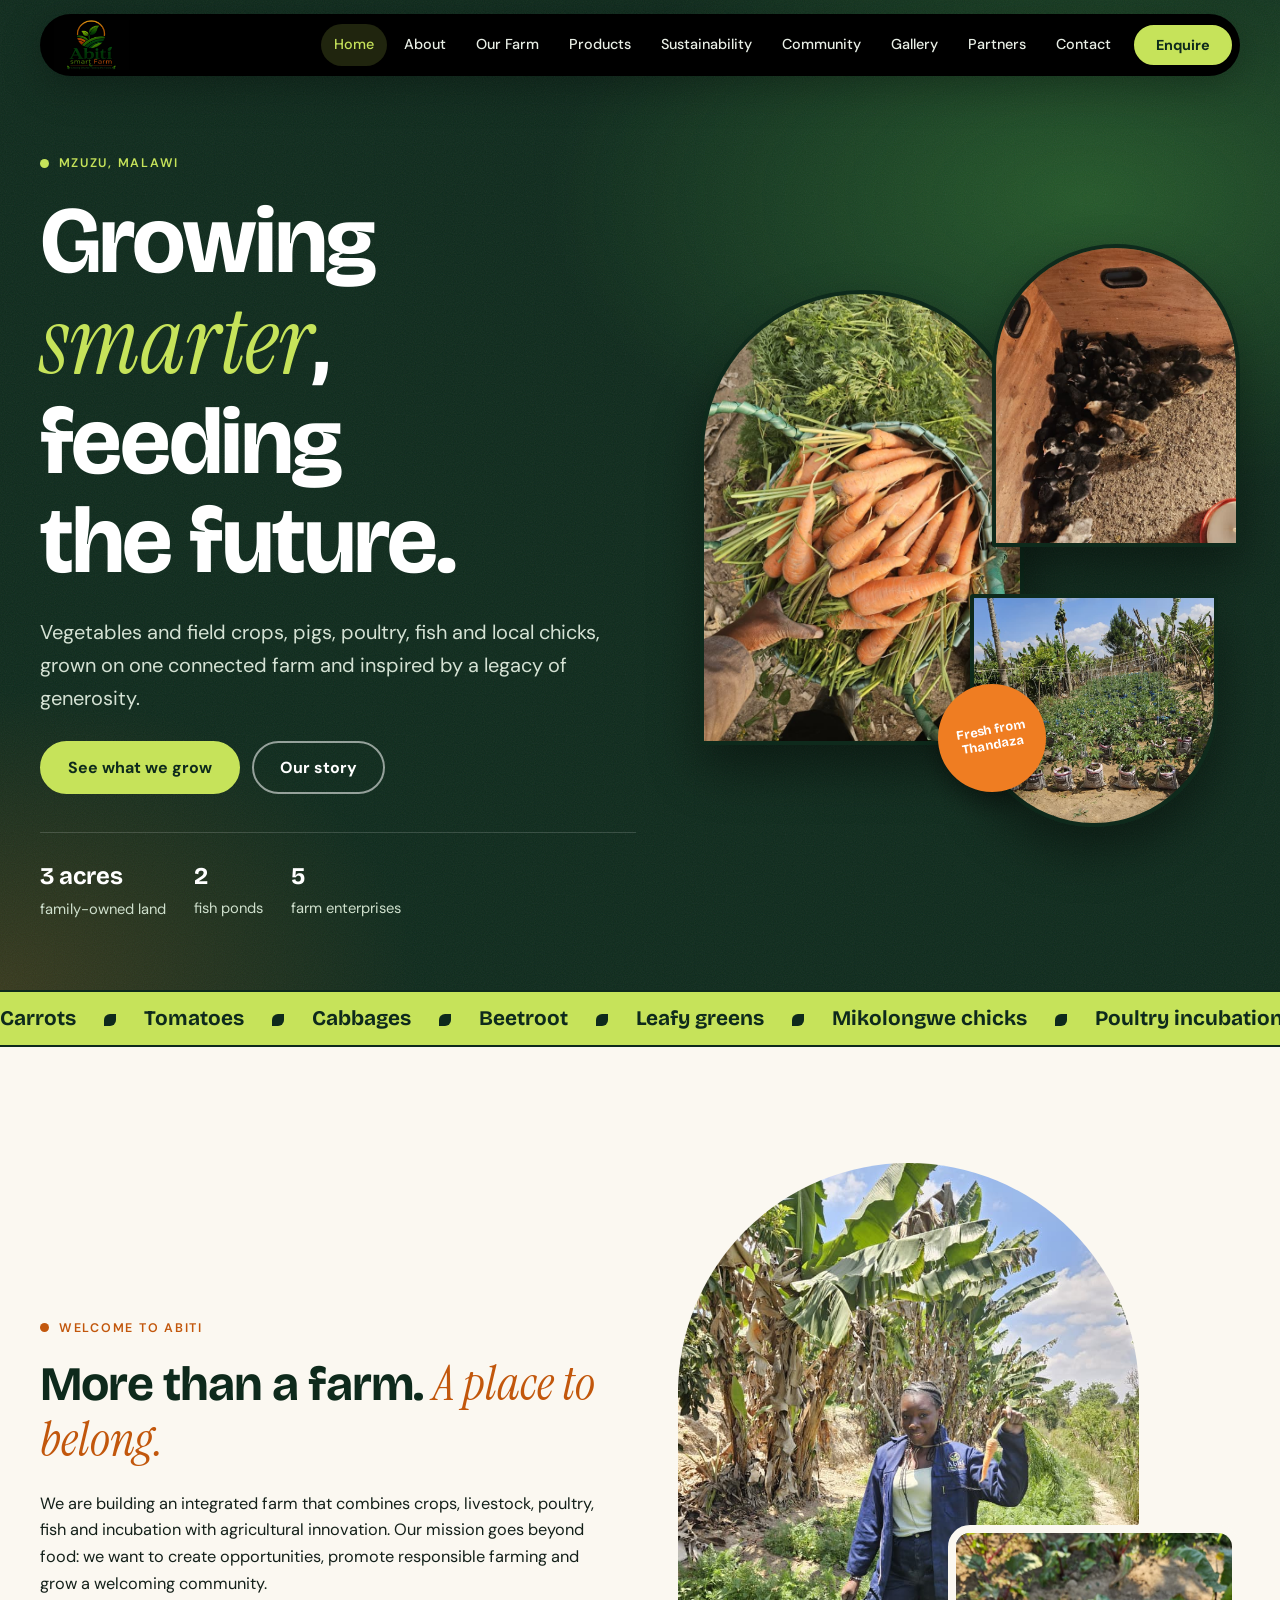
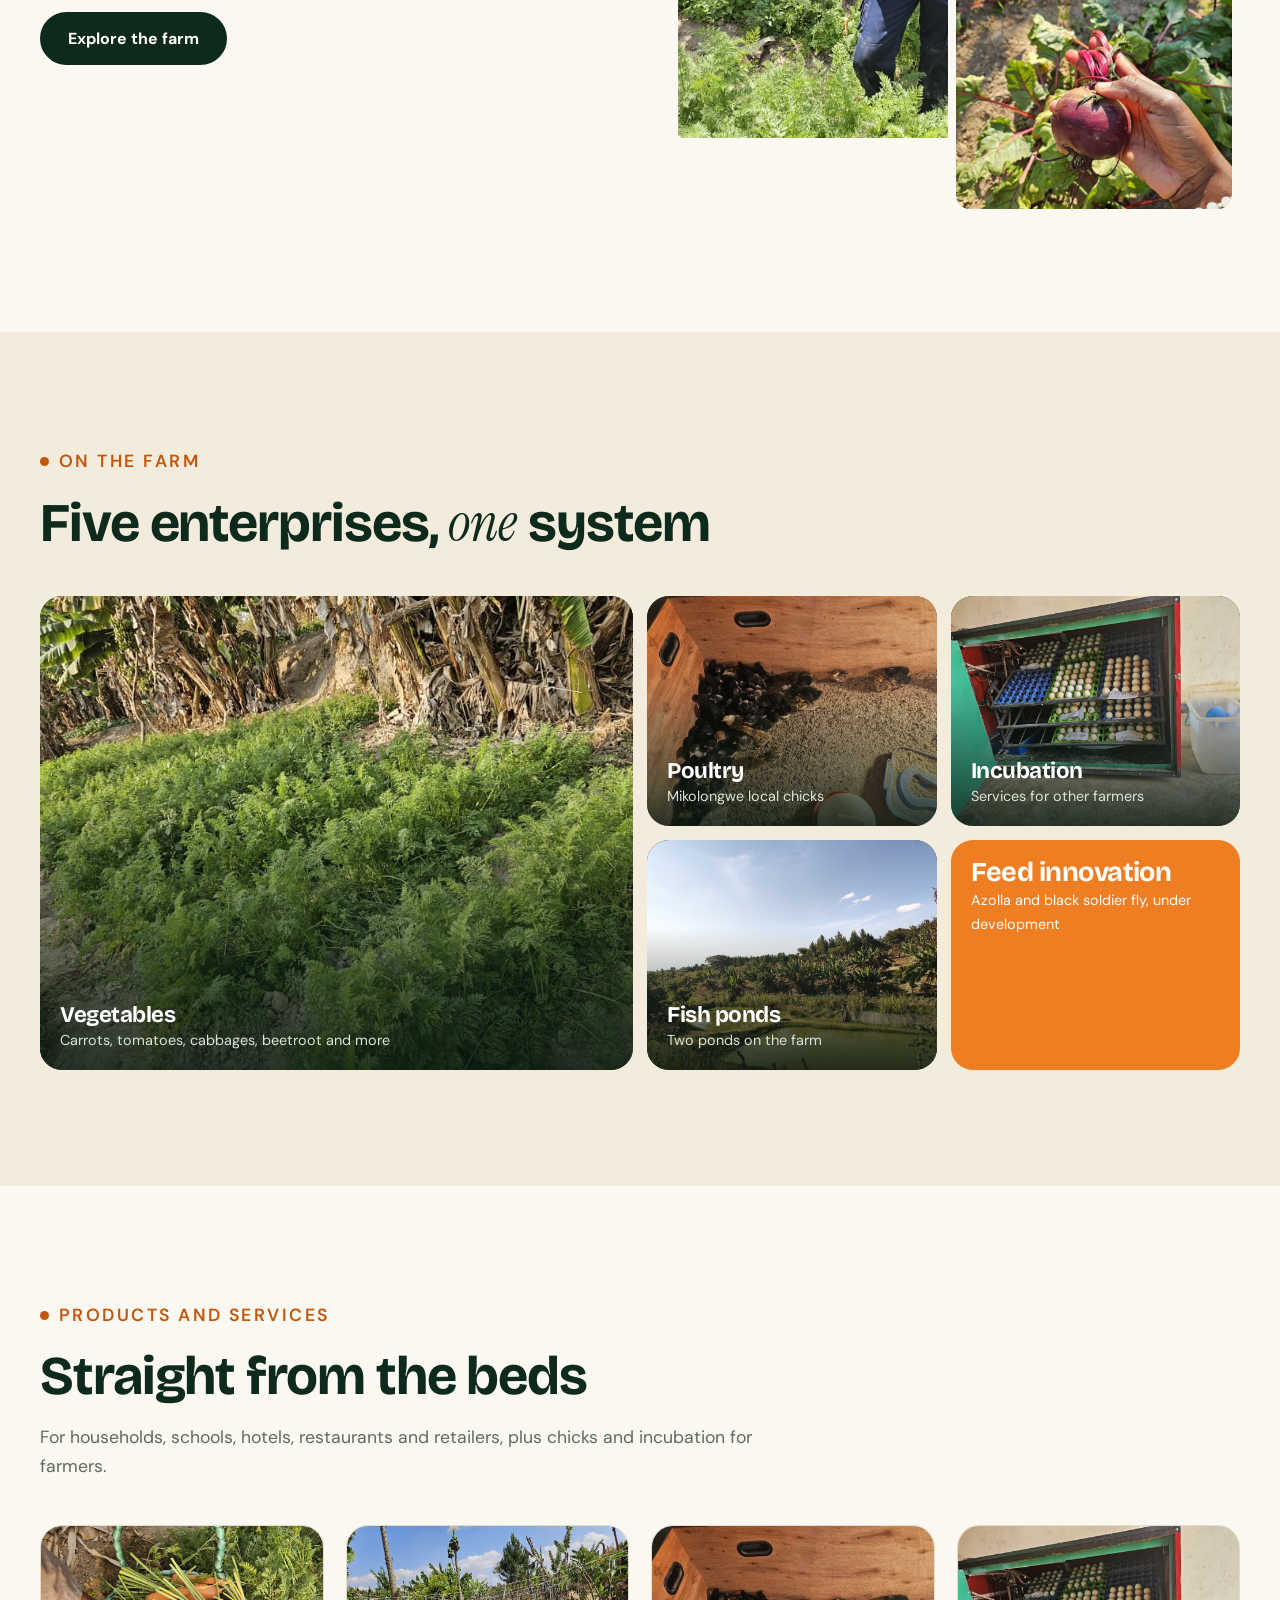
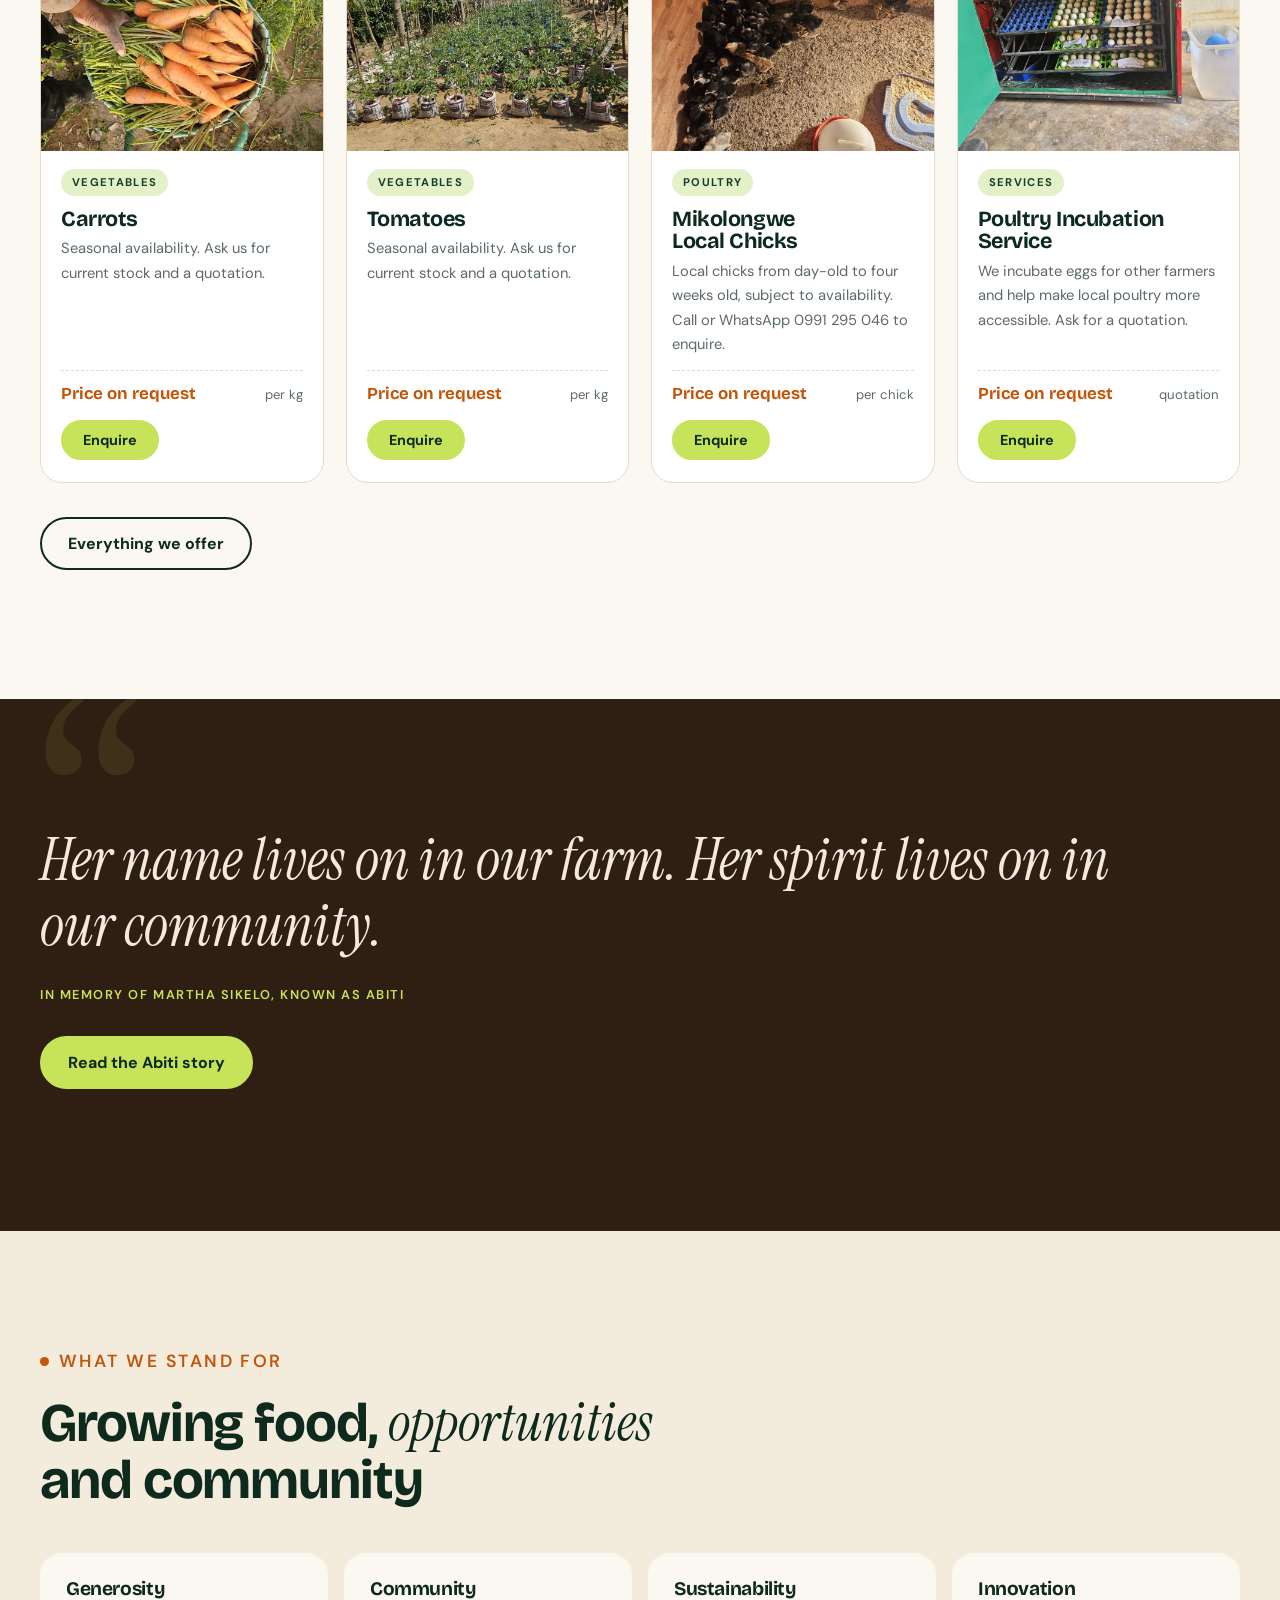
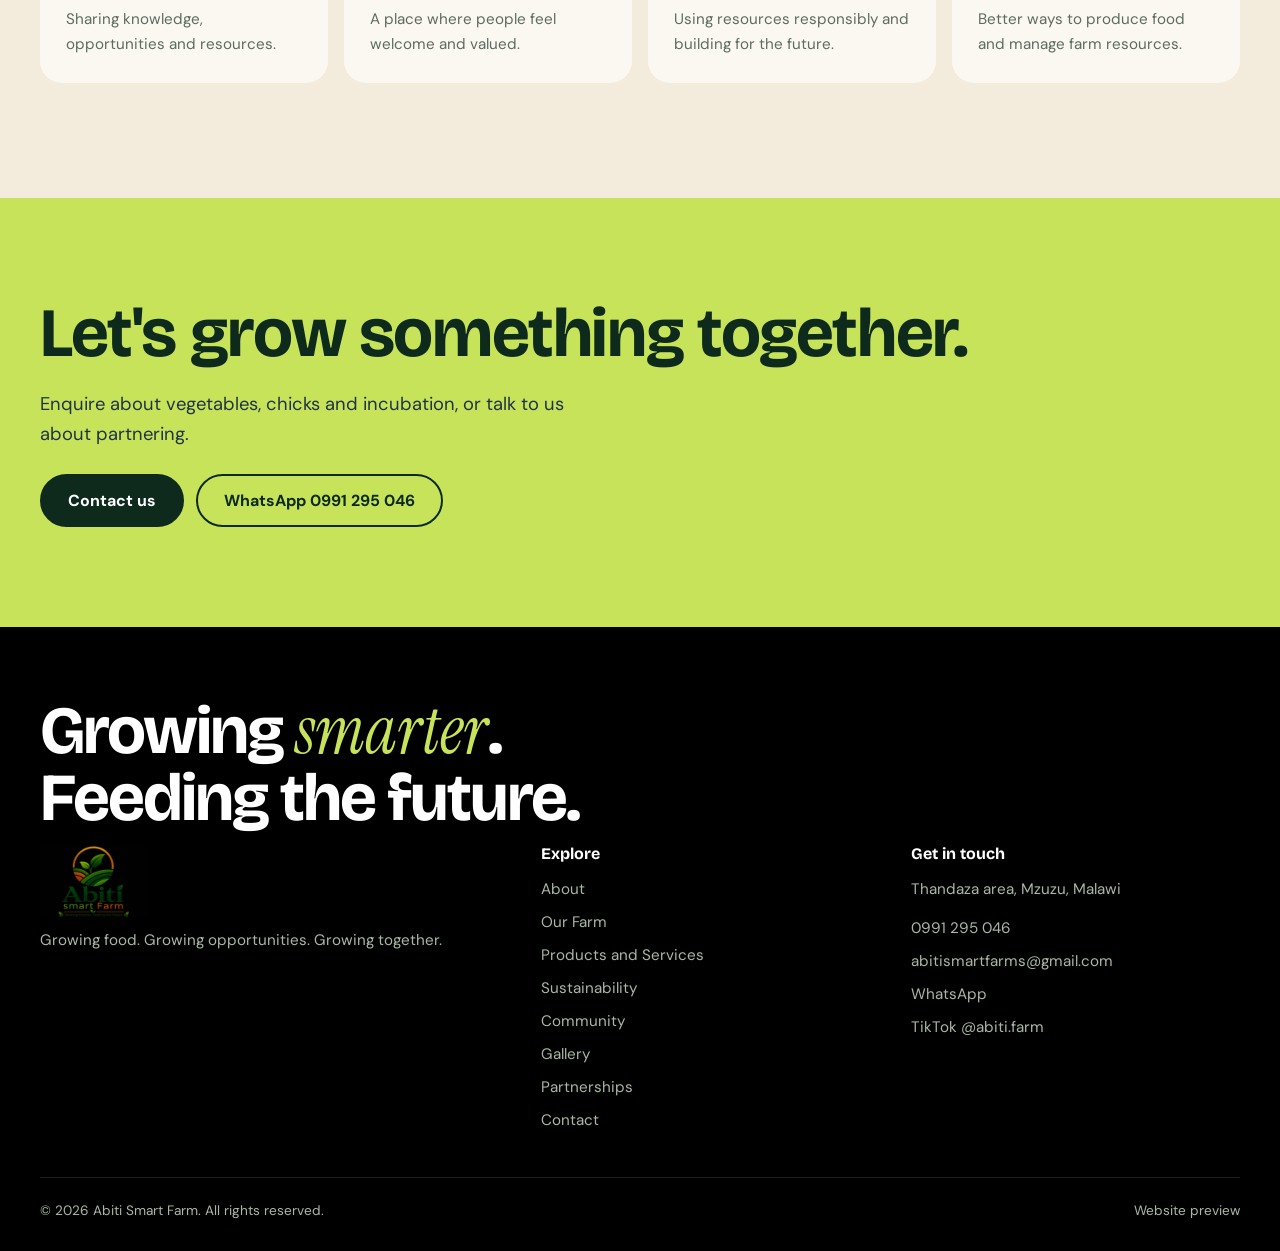
==== index.html @ e2ac1a83 "Redesign site with real content, new photos and 9 pages Co-Authored-By: Claude Sonnet 5.5 <noreply@a" ====
<!doctype html>
<html lang="en">
<head>
<meta charset="utf-8">
<meta name="viewport" content="width=device-width, initial-scale=1">
<title>Abiti Smart Farm | Growing Smarter, Feeding the Future</title>
<meta name="description" content="Abiti Smart Farm in Mzuzu, Malawi: vegetables, poultry, fish, pigs, local chicks and incubation services.">
<link rel="preconnect" href="https://fonts.googleapis.com">
<link rel="preconnect" href="https://fonts.gstatic.com" crossorigin>
<link href="https://fonts.googleapis.com/css2?family=Bricolage+Grotesque:wght@500;600;700;800&family=DM+Sans:wght@400;500;600;700&family=Instrument+Serif:ital@1&display=swap" rel="stylesheet">
<link rel="stylesheet" href="styles.css">
</head>
<body>
<header class="nav"><div class="nav-inner">
<a class="brand" href="index.html" aria-label="Abiti Smart Farm home"><img src="images/logo.jpg" alt="Abiti Smart Farm logo"></a>
<button class="menu-btn" aria-label="Menu" aria-expanded="false" aria-controls="menu"><span></span><span></span><span></span></button>
<nav id="menu" class="menu"><a href="index.html" class="active">Home</a><a href="about.html">About</a><a href="farm.html">Our Farm</a><a href="products.html">Products</a><a href="sustainability.html">Sustainability</a><a href="community.html">Community</a><a href="gallery.html">Gallery</a><a href="partnerships.html">Partners</a><a href="contact.html">Contact</a><a class="btn btn-sm" href="products.html#enquire">Enquire</a></nav>
</div></header>

<section class="hero"><div class="wrap hero-grid">
<div class="hero-copy">
<p class="eyebrow">Mzuzu, Malawi</p>
<h1>Growing <em>smarter</em>, feeding the future.</h1>
<p class="lead">Vegetables and field crops, pigs, poultry, fish and local chicks, grown on one connected farm and inspired by a legacy of generosity.</p>
<div class="hero-cta"><a href="products.html" class="btn">See what we grow</a><a href="about.html" class="btn btn-ghost">Our story</a></div>
<div class="facts"><span><b>3 acres</b>family-owned land</span><span><b>2</b>fish ponds</span><span><b>5</b>farm enterprises</span></div>
</div>
<div class="hero-art" aria-hidden="true">
<div class="arch a"><img src="images/carrots-basket-2.jpg" alt=""></div>
<div class="arch b"><img src="images/chicks.jpg" alt=""></div>
<div class="arch c"><img src="images/tomatoes.jpg" alt=""></div>
<div class="sticker">Fresh from Thandaza</div>
</div></div></section>
<div class="marquee" aria-hidden="true"><div class="marquee-track"><span>Carrots</span><span>Tomatoes</span><span>Cabbages</span><span>Beetroot</span><span>Leafy greens</span><span>Mikolongwe chicks</span><span>Poultry incubation</span><span>Fresh fish</span><span>Pigs</span><span>Maize</span><span>Sweet potatoes</span><span>Groundnuts</span><span>Carrots</span><span>Tomatoes</span><span>Cabbages</span><span>Beetroot</span><span>Leafy greens</span><span>Mikolongwe chicks</span><span>Poultry incubation</span><span>Fresh fish</span><span>Pigs</span><span>Maize</span><span>Sweet potatoes</span><span>Groundnuts</span></div></div>

<section class="section"><div class="wrap split">
<div class="rv"><p class="eyebrow dark">Welcome to Abiti</p>
<p class="statement">More than a farm. <em>A place to belong.</em></p>
<p style="margin-top:22px;max-width:34em">We are building an integrated farm that combines crops, livestock, poultry, fish and incubation with agricultural innovation. Our mission goes beyond food: we want to create opportunities, promote responsible farming and grow a welcoming community.</p>
<a href="farm.html" class="btn btn-dark">Explore the farm</a></div>
<div class="duo rv"><img class="p1" src="images/carrot-farmer.jpg" alt="Harvesting carrots among the banana trees"><img class="p2" src="images/beetroot-hand.jpg" alt="A freshly pulled beetroot"></div>
</div></section>

<section class="section cream"><div class="wrap">
<div class="section-head rv"><p class="eyebrow dark">On the farm</p><h2>Five enterprises, <em>one</em> system</h2></div>
<div class="bento rv">
<a href="farm.html" class="tile wide tall"><img src="images/carrot-bed.jpg" alt=""><div><h3>Vegetables</h3><p>Carrots, tomatoes, cabbages, beetroot and more</p></div></a>
<a href="farm.html" class="tile"><img src="images/chicks.jpg" alt=""><div><h3>Poultry</h3><p>Mikolongwe local chicks</p></div></a>
<a href="farm.html" class="tile"><img src="images/incubator.jpg" alt=""><div><h3>Incubation</h3><p>Services for other farmers</p></div></a>
<a href="farm.html" class="tile"><img src="images/fish-ponds.jpg" alt=""><div><h3>Fish ponds</h3><p>Two ponds on the farm</p></div></a>
<a href="sustainability.html" class="tile solid"><div><h3>Feed innovation</h3><p>Azolla and black soldier fly, under development</p></div></a>
</div></div></section>

<section class="section"><div class="wrap">
<div class="section-head rv"><p class="eyebrow dark">Products and services</p><h2>Straight from the beds</h2><p>For households, schools, hotels, restaurants and retailers, plus chicks and incubation for farmers.</p></div>
<div class="products rv"><article class="product" data-cat="vegetables"><div class="imgwrap"><img src="images/carrots-basket.jpg" alt="Carrots" loading="lazy"></div><div class="pb"><span class="tag">Vegetables</span><h3>Carrots</h3><p>Seasonal availability. Ask us for current stock and a quotation.</p>
<div class="price"><strong>Price on request</strong><span>per kg</span></div>
<div style="margin-top:14px"><a class="btn btn-sm" href="contact.html?item=Carrots">Enquire</a></div></div></article><article class="product" data-cat="vegetables"><div class="imgwrap"><img src="images/tomatoes.jpg" alt="Tomatoes" loading="lazy"></div><div class="pb"><span class="tag">Vegetables</span><h3>Tomatoes</h3><p>Seasonal availability. Ask us for current stock and a quotation.</p>
<div class="price"><strong>Price on request</strong><span>per kg</span></div>
<div style="margin-top:14px"><a class="btn btn-sm" href="contact.html?item=Tomatoes">Enquire</a></div></div></article><article class="product" data-cat="poultry"><div class="imgwrap"><img src="images/chicks.jpg" alt="Mikolongwe Local Chicks" loading="lazy"></div><div class="pb"><span class="tag">Poultry</span><h3>Mikolongwe Local Chicks</h3><p>Local chicks from day-old to four weeks old, subject to availability. Call or WhatsApp 0991 295 046 to enquire.</p>
<div class="price"><strong>Price on request</strong><span>per chick</span></div>
<div style="margin-top:14px"><a class="btn btn-sm" href="contact.html?item=Mikolongwe+Local+Chicks">Enquire</a></div></div></article><article class="product" data-cat="services"><div class="imgwrap"><img src="images/incubator.jpg" alt="Poultry Incubation Service" loading="lazy"></div><div class="pb"><span class="tag">Services</span><h3>Poultry Incubation Service</h3><p>We incubate eggs for other farmers and help make local poultry more accessible. Ask for a quotation.</p>
<div class="price"><strong>Price on request</strong><span>quotation</span></div>
<div style="margin-top:14px"><a class="btn btn-sm" href="contact.html?item=Poultry+Incubation+Service">Enquire</a></div></div></article></div>
<p style="margin-top:34px"><a href="products.html" class="btn btn-line">Everything we offer</a></p>
</div></section>

<section class="quote-block"><div class="wrap rv"><blockquote>Her name lives on in our farm. Her spirit lives on in our community.</blockquote><cite>In memory of Martha Sikelo, known as Abiti</cite><p style="margin-top:28px"><a href="about.html" class="btn">Read the Abiti story</a></p></div></section>

<section class="section cream"><div class="wrap">
<div class="section-head rv"><p class="eyebrow dark">What we stand for</p><h2>Growing food, <em>opportunities</em> and community</h2></div>
<div class="values rv">
<div class="value"><h3>Generosity</h3><p>Sharing knowledge, opportunities and resources.</p></div>
<div class="value"><h3>Community</h3><p>A place where people feel welcome and valued.</p></div>
<div class="value"><h3>Sustainability</h3><p>Using resources responsibly and building for the future.</p></div>
<div class="value"><h3>Innovation</h3><p>Better ways to produce food and manage farm resources.</p></div>
</div></div></section>
<section class="cta"><div class="wrap"><h2>Let's grow something together.</h2><p>Enquire about vegetables, chicks and incubation, or talk to us about partnering.</p><div class="hero-cta"><a href="contact.html" class="btn">Contact us</a><a href="https://wa.me/265991295046" class="btn btn-ghost" target="_blank" rel="noopener">WhatsApp 0991 295 046</a></div></div></section>

<footer class="footer"><div class="wrap">
<p class="footer-big">Growing <em>smarter</em>.<br>Feeding the future.</p>
<div class="footer-top">
<div><img src="images/logo.jpg" alt="Abiti Smart Farm" style="height:72px;margin-bottom:10px"><p>Growing food. Growing opportunities. Growing together.</p></div>
<div><h4>Explore</h4><a href="about.html">About</a><a href="farm.html">Our Farm</a><a href="products.html">Products and Services</a><a href="sustainability.html">Sustainability</a><a href="community.html">Community</a><a href="gallery.html">Gallery</a><a href="partnerships.html">Partnerships</a><a href="contact.html">Contact</a></div>
<div><h4>Get in touch</h4><p>Thandaza area, Mzuzu, Malawi</p><a href="tel:+265991295046">0991 295 046</a><a href="mailto:abitismartfarms@gmail.com">abitismartfarms@gmail.com</a><a href="https://wa.me/265991295046" target="_blank" rel="noopener">WhatsApp</a><a href="https://www.tiktok.com/@abiti.farm" target="_blank" rel="noopener">TikTok @abiti.farm</a></div>
</div>
<div class="footer-inner"><p>&copy; <span id="year"></span> Abiti Smart Farm. All rights reserved.</p><p>Website preview</p></div>
</div></footer>
<script src="script.js"></script>
</body>
</html>
---- styles.css ----
:root { --font-display: 'Bricolage Grotesque'; --font-accent: 'Instrument Serif'; --font-body: 'DM Sans'; }
/* Abiti Smart Farm: earthy, editorial, photo-led.
   Layout idea: dark forest hero with arch-shaped photos, soft cream sections, a black floating nav that matches the logo. */
:root {
  --forest: #0e2a1c;
  --forest-2: #16402b;
  --leaf: #3f8f3a;
  --lime: #c6e35a;
  --carrot: #ef7d22;
  --carrot-deep: #c2570c;
  --cream: #f3ecdd;
  --paper: #fbf8f1;
  --clay: #5a3a24;
  --clay-deep: #2f1f13;
  --ink: #14201a;
  --muted: #5d6b60;
  --line: #e4dcc9;
  --radius: 22px;
  --f-display: var(--font-display), 'Helvetica Neue', Arial, sans-serif;
  --f-accent: var(--font-accent), Georgia, serif;
  --f-body: var(--font-body), system-ui, sans-serif;

  /* legacy aliases used by admin screens */
  --green-900: var(--forest); --green-800: var(--forest-2); --green-700: #1f5a35; --green-500: var(--leaf);
  --orange: var(--carrot-deep); --gold: var(--lime);
}
* { box-sizing: border-box; margin: 0; }
html { scroll-behavior: smooth; }
body { background: var(--paper); color: var(--ink); font-family: var(--f-body); line-height: 1.65; font-size: 1.02rem; -webkit-font-smoothing: antialiased; }
img { max-width: 100%; display: block; }
a { color: inherit; text-decoration: none; }
p { margin-bottom: 14px; }
.wrap { width: min(1200px, 100% - 40px); margin-inline: auto; }
h1, h2, h3, h4 { font-family: var(--f-display); line-height: 1.05; letter-spacing: -.02em; font-weight: 700; text-wrap: balance; }
h2 { font-size: clamp(2rem, 4.6vw, 3.4rem); color: var(--forest); margin-bottom: 18px; }
h3 { font-size: 1.35rem; color: var(--forest); }
em, .accent { font-family: var(--f-accent); font-style: italic; font-weight: 400; letter-spacing: 0; }
:focus-visible { outline: 3px solid var(--carrot); outline-offset: 3px; border-radius: 6px; }

.eyebrow { display: inline-flex; align-items: center; gap: 10px; font-size: .78rem; font-weight: 600; letter-spacing: .14em; text-transform: uppercase; color: var(--lime); margin-bottom: 18px; }
.eyebrow::before { content: ""; width: 9px; height: 9px; border-radius: 50%; background: currentColor; }
.eyebrow.dark { color: var(--carrot-deep); }

.btn { display: inline-flex; align-items: center; justify-content: center; gap: 8px; background: var(--lime); color: var(--forest); padding: 14px 26px; border-radius: 999px; font-weight: 700; border: 2px solid var(--lime); cursor: pointer; font: 700 1rem var(--f-body); transition: transform .25s, background .25s, box-shadow .25s; }
.btn:hover { transform: translateY(-3px); box-shadow: 0 10px 24px rgba(0,0,0,.18); }
.btn:disabled { opacity: .6; cursor: wait; transform: none; box-shadow: none; }
.btn-sm { padding: 9px 20px; font-size: .9rem; }
.btn-dark { background: var(--forest); border-color: var(--forest); color: #fff; }
.btn-ghost { background: transparent; color: #fff; border-color: rgba(255,255,255,.55); }
.btn-ghost:hover { background: rgba(255,255,255,.12); }
.btn-line { background: transparent; color: var(--forest); border-color: var(--forest); }
.btn-line:hover { background: var(--forest); color: #fff; }
.btn-wa { background: #25d366; border-color: #25d366; color: #06361a; }

/* ---------- Nav ---------- */
.nav { position: fixed; top: 14px; left: 0; right: 0; z-index: 60; pointer-events: none; }
.nav-inner { pointer-events: auto; display: flex; align-items: center; justify-content: space-between; gap: 18px; background: #000; border-radius: 999px; padding: 6px 8px 6px 14px; width: min(1200px, 100% - 28px); margin-inline: auto; box-shadow: 0 10px 40px rgba(0,0,0,.28); }
.brand img { height: 50px; width: auto; }
.menu { display: flex; align-items: center; gap: 4px; color: #e9efe6; font-weight: 500; font-size: .9rem; }
.menu a:not(.btn) { padding: 9px 13px; border-radius: 999px; transition: background .2s, color .2s; }
.menu a:not(.btn):hover { background: rgba(255,255,255,.1); }
.menu a.active:not(.btn) { background: rgba(198,227,90,.16); color: var(--lime); }
.menu .btn { margin-left: 6px; }
.menu-btn { display: none; background: none; border: 0; width: 46px; height: 46px; cursor: pointer; flex-direction: column; justify-content: center; align-items: center; gap: 5px; }
.menu-btn span { display: block; width: 22px; height: 2px; background: #fff; }
@media (max-width: 1180px) {
  .menu-btn { display: flex; }
  .menu { position: absolute; top: 66px; left: 0; right: 0; background: #000; border-radius: 26px; flex-direction: column; align-items: stretch; padding: 14px; display: none; font-size: 1.05rem; box-shadow: 0 20px 50px rgba(0,0,0,.35); }
  .menu.open { display: flex; }
  .menu a:not(.btn) { padding: 13px 16px; }
  .menu .btn { margin: 8px 0 0; }
  .nav-inner { position: relative; }
}

/* ---------- Hero ---------- */
.hero { position: relative; background: var(--forest); color: #fff; overflow: hidden; padding: 150px 0 0; isolation: isolate; }
.hero::before { content: ""; position: absolute; inset: 0; z-index: -1; background: radial-gradient(900px 500px at 85% 20%, rgba(63,143,58,.45), transparent 60%), radial-gradient(700px 500px at 0% 100%, rgba(239,125,34,.18), transparent 60%); }
.hero::after { content: ""; position: absolute; inset: 0; z-index: -1; opacity: .08; background-image: url("data:image/svg+xml;utf8,<svg xmlns='http://www.w3.org/2000/svg' width='160' height='160'><filter id='n'><feTurbulence type='fractalNoise' baseFrequency='.9' numOctaves='2'/></filter><rect width='100%' height='100%' filter='url(%23n)'/></svg>"); }
.hero-grid { display: grid; grid-template-columns: 1.05fr .95fr; gap: clamp(24px, 5vw, 70px); align-items: center; padding-bottom: 70px; }
.hero h1 { font-size: clamp(2.9rem, 7.4vw, 6rem); color: #fff; margin-bottom: 24px; }
.hero h1 em { color: var(--lime); }
.hero .lead { font-size: clamp(1.05rem, 1.8vw, 1.25rem); color: #d5e2d4; max-width: 31em; }
.hero-cta { display: flex; flex-wrap: wrap; gap: 12px; margin-top: 26px; }
.facts { display: flex; flex-wrap: wrap; gap: 10px 28px; margin-top: 38px; padding-top: 24px; border-top: 1px solid rgba(255,255,255,.16); font-size: .92rem; color: #cfe0cd; }
.facts b { display: block; font-family: var(--f-display); font-size: 1.5rem; color: #fff; }
.hero-art { position: relative; aspect-ratio: 1 / 1.08; }
.arch { position: absolute; overflow: hidden; border: 4px solid var(--forest); box-shadow: 0 24px 50px rgba(0,0,0,.4); }
.arch img { width: 100%; height: 100%; object-fit: cover; }
.arch.b img { object-position: 12% 45%; }
.arch.a { width: 60%; height: 78%; left: 0; top: 8%; border-radius: 999px 999px 26px 26px; }
.arch.b { width: 46%; height: 52%; right: 0; top: 0; border-radius: 999px 999px 26px 26px; }
.arch.c { width: 46%; height: 40%; right: 4%; bottom: 0; border-radius: 26px 26px 999px 999px; }
.sticker { position: absolute; left: 44%; bottom: 6%; z-index: 3; width: 108px; height: 108px; border-radius: 50%; background: var(--carrot); color: #fff; display: grid; place-items: center; text-align: center; font: 700 .8rem/1.15 var(--f-display); transform: rotate(-10deg); padding: 10px; box-shadow: 0 10px 24px rgba(0,0,0,.35); animation: wobble 6s ease-in-out infinite; }
@keyframes wobble { 50% { transform: rotate(6deg) scale(1.04); } }
@media (max-width: 900px) { .hero-grid { grid-template-columns: 1fr; } .hero-art { max-width: 520px; width: 100%; margin-inline: auto; } }

.hero-copy > * { animation: up .8s both; }
.hero-copy > *:nth-child(2) { animation-delay: .08s; } .hero-copy > *:nth-child(3) { animation-delay: .16s; }
.hero-copy > *:nth-child(4) { animation-delay: .24s; } .hero-copy > *:nth-child(5) { animation-delay: .32s; }
@keyframes up { from { opacity: 0; transform: translateY(26px); } }

/* ---------- Marquee ---------- */
.marquee { background: var(--lime); color: var(--forest); overflow: hidden; border-block: 2px solid var(--forest); }
.marquee-track { display: flex; width: max-content; animation: slide 38s linear infinite; }
.marquee span { font: 700 1.3rem var(--f-display); padding: 14px 0; white-space: nowrap; }
.marquee span::after { content: ""; display: inline-block; width: 12px; height: 12px; margin: 0 28px; background: var(--forest); border-radius: 50% 0 50% 0; transform: translateY(1px); }
@keyframes slide { to { transform: translateX(-50%); } }
.marquee:hover .marquee-track { animation-play-state: paused; }

/* ---------- Sections ---------- */
.section { padding: clamp(64px, 9vw, 120px) 0; }
.section.cream, .section.sand { background: var(--cream); }
.section.alt { background: var(--cream); }
.section.dark, .dark-section { background: var(--forest); color: #fff; }
.section-head { max-width: 760px; margin: 0 0 44px; }
.section-head.center { margin-inline: auto; text-align: center; }
.section-head p { font-size: 1.1rem; color: var(--muted); }
.split { display: grid; grid-template-columns: 1fr 1fr; gap: clamp(32px, 6vw, 90px); align-items: center; }
@media (max-width: 860px) { .split { grid-template-columns: 1fr; } }
.statement { font: 700 clamp(1.7rem, 3.8vw, 3rem)/1.15 var(--f-display); letter-spacing: -.02em; color: var(--forest); max-width: 18em; }
.statement em { color: var(--carrot-deep); }

.duo { position: relative; padding-bottom: 14%; }
.duo .p1 { width: 82%; aspect-ratio: 4/5; object-fit: cover; border-radius: 999px 999px var(--radius) var(--radius); }
.duo .p2 { position: absolute; right: 0; bottom: 0; width: 52%; aspect-ratio: 1; object-fit: cover; border-radius: var(--radius); border: 8px solid var(--paper); }
.section.cream .duo .p2 { border-color: var(--cream); }

/* ---------- Bento ---------- */
.bento { display: grid; grid-template-columns: repeat(4, 1fr); grid-auto-rows: 230px; gap: 14px; }
.tile { position: relative; border-radius: var(--radius); overflow: hidden; background: var(--forest-2); color: #fff; display: flex; align-items: flex-end; isolation: isolate; }
.tile img { position: absolute; inset: 0; width: 100%; height: 100%; object-fit: cover; z-index: -2; transition: transform .8s cubic-bezier(.2,.7,.2,1); }
.tile::after { content: ""; position: absolute; inset: 0; z-index: -1; background: linear-gradient(to top, rgba(8,24,15,.82), rgba(8,24,15,0) 62%); }
.tile:hover img { transform: scale(1.07); }
.tile div { padding: 18px 20px; }
.tile h3 { color: #fff; font-size: 1.4rem; margin-bottom: 2px; }
.tile p { margin: 0; font-size: .9rem; color: #d8e6d6; }
.tile.wide { grid-column: span 2; } .tile.tall { grid-row: span 2; }
.tile.solid { background: var(--carrot); align-items: flex-start; } .tile.solid::after { display: none; }
.tile.solid h3, .tile.solid p { color: #fff; } .tile.solid h3 { font-size: 1.7rem; }
@media (max-width: 900px) { .bento { grid-template-columns: repeat(2, 1fr); grid-auto-rows: 200px; } }
@media (max-width: 520px) { .bento { grid-template-columns: 1fr; } .tile.wide { grid-column: auto; } }

/* ---------- Products ---------- */
.products { display: grid; grid-template-columns: repeat(auto-fill, minmax(255px, 1fr)); gap: 22px; }
.product { background: #fff; border-radius: var(--radius); overflow: hidden; display: flex; flex-direction: column; border: 1px solid var(--line); transition: transform .35s, box-shadow .35s; }
.product:hover { transform: translateY(-6px); box-shadow: 0 22px 40px rgba(14,42,28,.14); }
.product .imgwrap { overflow: hidden; }
.product img { aspect-ratio: 4/3.2; object-fit: cover; width: 100%; height: auto; transition: transform .7s; }
.product:hover img { transform: scale(1.06); }
.pb { padding: 18px 20px 22px; display: flex; flex-direction: column; flex: 1; }
.tag { align-self: flex-start; font-size: .7rem; text-transform: uppercase; letter-spacing: .12em; font-weight: 700; color: var(--forest-2); background: #e3f0c8; padding: 4px 11px; border-radius: 999px; margin-bottom: 12px; }
.product h3 { margin-bottom: 6px; }
.product p { font-size: .92rem; color: var(--muted); }
.price { margin-top: auto; display: flex; justify-content: space-between; align-items: baseline; font-variant-numeric: tabular-nums; border-top: 1px dashed var(--line); padding-top: 12px; }
.price strong { font: 700 1.05rem var(--f-display); color: var(--carrot-deep); }
.price span { font-size: .82rem; color: var(--muted); }
.ph { aspect-ratio: 4/3.2; display: grid; place-items: center; background: repeating-linear-gradient(135deg, #ecf3dc, #ecf3dc 14px, #e3edd0 14px, #e3edd0 28px); color: var(--forest-2); font-size: .85rem; font-weight: 600; }
.tabs { display: flex; flex-wrap: wrap; gap: 10px; margin-bottom: 34px; }
.tab { border: 1.5px solid var(--forest); background: transparent; color: var(--forest); padding: 9px 20px; border-radius: 999px; font: 600 .95rem var(--f-body); cursor: pointer; display: inline-block; transition: .2s; }
.tab.on, .tab:hover { background: var(--forest); color: #fff; }
.price-table { width: 100%; border-collapse: collapse; font-variant-numeric: tabular-nums; }
.table-wrap { overflow-x: auto; }
.price-table th, .price-table td { text-align: left; padding: 12px 14px; border-bottom: 1px solid var(--line); }
.price-table th { font-size: .78rem; text-transform: uppercase; letter-spacing: .08em; color: var(--muted); }
.price-table tfoot th { border-bottom: 0; }

/* ---------- Story / quote ---------- */
.quote-block { background: var(--clay-deep); color: #f4ead9; padding: clamp(70px, 10vw, 130px) 0; position: relative; overflow: hidden; }
.quote-block::before { content: "\201C"; position: absolute; left: 4%; top: -4%; font: 400 22rem/1 var(--f-accent); color: rgba(198,227,90,.09); pointer-events: none; }
.quote-block .wrap { position: relative; }
.quote-block blockquote { font: 400 clamp(1.9rem, 4.8vw, 3.6rem)/1.15 var(--f-accent); font-style: italic; max-width: 20em; margin-bottom: 22px; }
.quote-block cite { color: var(--lime); font-style: normal; letter-spacing: .12em; text-transform: uppercase; font-size: .8rem; font-weight: 600; }

/* ---------- Values ---------- */
.values { display: grid; grid-template-columns: repeat(auto-fit, minmax(230px, 1fr)); gap: 16px; }
.value { background: var(--paper); border-radius: var(--radius); padding: 26px; }
.section.cream .value, .section.sand .value { background: var(--paper); }
.section:not(.cream):not(.sand):not(.dark) .value { background: var(--cream); }
.value h3 { font-size: 1.2rem; margin-bottom: 8px; }
.value p { margin: 0; font-size: .95rem; color: var(--muted); }
.badge { display: inline-block; font-size: .72rem; font-weight: 700; text-transform: uppercase; letter-spacing: .1em; padding: 4px 12px; border-radius: 999px; background: #fde2c4; color: #8a3f05; margin-bottom: 12px; }
.badge.green { background: #e3f0c8; color: var(--forest-2); }
.notice { background: var(--cream); border-radius: 14px; padding: 16px 20px; font-size: .95rem; margin: 18px 0; border: 1px dashed #c9bb98; }
.ticks { list-style: none; padding: 0; margin: 18px 0; }
.ticks li { padding-left: 34px; position: relative; margin-bottom: 11px; }
.ticks li::before { content: ""; position: absolute; left: 0; top: 6px; width: 20px; height: 20px; background: var(--lime); border-radius: 50% 0 50% 0; }
.bullets { padding-left: 20px; margin: 10px 0 14px; } .bullets li { margin-bottom: 6px; }

/* ---------- Page head ---------- */
.page-head { background: var(--forest); color: #fff; position: relative; overflow: hidden; padding: 150px 0 70px; isolation: isolate; }
.page-head::before { content: ""; position: absolute; inset: 0; z-index: -1; background: radial-gradient(700px 400px at 90% 0%, rgba(63,143,58,.45), transparent 60%); }
.page-head .wrap { display: grid; grid-template-columns: 1.3fr .7fr; gap: 40px; align-items: center; }
.page-head h1 { font-size: clamp(2.4rem, 6vw, 4.6rem); margin-bottom: 16px; color: #fff; }
.page-head p { max-width: 34em; color: #cfe0cd; margin: 0; font-size: 1.1rem; }
.crumbs { font-size: .85rem; color: var(--lime) !important; margin-bottom: 14px !important; letter-spacing: .04em; }
.crumbs a:hover { text-decoration: underline; }
.page-head .arch-img { aspect-ratio: 4/5; max-height: 340px; justify-self: end; width: min(260px, 100%); border-radius: 999px 999px 26px 26px; overflow: hidden; border: 4px solid rgba(255,255,255,.12); }
.page-head .arch-img img { width: 100%; height: 100%; object-fit: cover; }
@media (max-width: 760px) { .page-head .wrap { grid-template-columns: 1fr; } .page-head .arch-img { display: none; } }

/* ---------- Farm enterprises ---------- */
.enterprise { display: grid; grid-template-columns: 1fr 1fr; gap: clamp(24px, 6vw, 80px); align-items: center; padding: 36px 0; }
.enterprise:nth-child(even) .e-media { order: 2; }
.e-media img, .e-media .ph { width: 100%; aspect-ratio: 4/4.4; object-fit: cover; border-radius: 999px 999px var(--radius) var(--radius); }
.enterprise:nth-child(even) .e-media img, .enterprise:nth-child(even) .e-media .ph { border-radius: var(--radius) var(--radius) 999px 999px; }
.enterprise h3 { font-size: clamp(1.9rem, 3.6vw, 2.8rem); margin-bottom: 12px; }
@media (max-width: 760px) { .enterprise { grid-template-columns: 1fr; } .enterprise:nth-child(even) .e-media { order: 0; } .e-media img, .e-media .ph { aspect-ratio: 4/3.4; } }

/* ---------- Gallery ---------- */
.gallery { columns: 3 260px; column-gap: 14px; }
.g { break-inside: avoid; margin: 0 0 14px; border-radius: var(--radius); overflow: hidden; cursor: zoom-in; position: relative; }
.g img { width: 100%; transition: transform .7s; }
.g:hover img { transform: scale(1.05); }
.lightbox { position: fixed; inset: 0; background: rgba(5,15,10,.92); display: none; place-items: center; z-index: 100; padding: 20px; }
.lightbox.open { display: grid; }
.lightbox img { max-height: 90vh; max-width: 100%; border-radius: 16px; }
.lightbox button { position: absolute; top: 14px; right: 20px; background: none; border: 0; color: #fff; font-size: 2.6rem; cursor: pointer; }

/* ---------- CTA ---------- */
.cta { background: var(--lime); color: var(--forest); padding: clamp(60px, 8vw, 100px) 0; position: relative; overflow: hidden; }
.cta h2 { font-size: clamp(2.2rem, 5.4vw, 4.4rem); max-width: 14em; }
.cta p { font-size: 1.15rem; max-width: 30em; color: #234; }
.cta .btn { background: var(--forest); border-color: var(--forest); color: #fff; }
.cta .btn-ghost { background: transparent; color: var(--forest); border-color: var(--forest); }
.cta .hero-cta { margin-top: 24px; }
.cta .btn-ghost:hover { background: rgba(14,42,28,.08); }

/* ---------- Forms / contact ---------- */
.info { list-style: none; padding: 0; margin-top: 24px; }
.info li { display: flex; flex-direction: column; padding: 14px 0; border-bottom: 1px solid var(--line); }
.info strong { font-size: .76rem; text-transform: uppercase; letter-spacing: .12em; color: var(--carrot-deep); }
.contact-actions { display: flex; flex-wrap: wrap; gap: 12px; margin: 20px 0 6px; }
.form { background: var(--cream); padding: 32px; border-radius: 28px; display: grid; gap: 16px; }
.form label { display: grid; gap: 6px; font-weight: 600; font-size: .92rem; }
.form input, .form select, .form textarea { font: inherit; font-weight: 400; padding: 13px 15px; border: 1.5px solid #d9ceb4; border-radius: 12px; background: #fff; }
.form input:focus, .form select:focus, .form textarea:focus { outline: 3px solid rgba(63,143,58,.35); border-color: var(--leaf); }
.form-note { margin: 0; font-size: .92rem; }

/* ---------- Footer ---------- */
.footer { background: #000; color: #a9b8a6; padding: 70px 0 28px; }
.footer-top { display: grid; grid-template-columns: 1.4fr 1fr 1fr; gap: 40px; padding-bottom: 36px; margin-bottom: 22px; border-bottom: 1px solid rgba(255,255,255,.12); }
.footer h4 { color: #fff; margin-bottom: 14px; font-size: 1rem; letter-spacing: 0; }
.footer-top a { display: block; font-size: .95rem; margin-bottom: 8px; }
.footer-top a:hover { color: var(--lime); }
.footer-top p { font-size: .95rem; }
.footer-big { font: 700 clamp(2.2rem, 6vw, 4.2rem)/1 var(--f-display); color: #fff; margin-bottom: 14px; letter-spacing: -.03em; }
.footer-big em { color: var(--lime); }
.footer-inner { display: flex; justify-content: space-between; flex-wrap: wrap; gap: 12px; font-size: .85rem; }
.footer-inner p { margin: 0; }
@media (max-width: 760px) { .footer-top { grid-template-columns: 1fr; } }

/* ---------- Scroll reveal (no JS; falls back to visible) ---------- */
@supports (animation-timeline: view()) {
  .rv { animation: rise linear both; animation-timeline: view(); animation-range: entry 0% entry 35%; }
  @keyframes rise { from { opacity: 0; transform: translateY(40px); } }
}
@media (prefers-reduced-motion: reduce) { * { animation: none !important; scroll-behavior: auto !important; } }

.muted { color: var(--muted); }
.tab.danger { border-color: #b3261e; color: #b3261e; } .tab.danger:hover { background: #b3261e; color: #fff; }

/* ---------- Admin ---------- */
.login-wrap { min-height: 100vh; display: grid; place-items: center; background: var(--forest); padding: 20px; }
.login-card { width: min(400px, 100%); background: #fff; }
.admin { display: grid; grid-template-columns: 230px 1fr; min-height: 100vh; background: #f4f1e8; }
.admin-side { background: #000; color: #e9efe6; padding: 20px 16px; display: flex; flex-direction: column; gap: 18px; position: sticky; top: 0; height: 100vh; }
.admin-nav { display: flex; flex-direction: column; gap: 4px; }
.admin-nav a { padding: 10px 14px; border-radius: 12px; font-weight: 500; }
.admin-nav a:hover { background: rgba(255,255,255,.08); }
.admin-nav a.on { background: var(--lime); color: var(--forest); font-weight: 700; }
.admin-user { margin-top: auto; display: flex; flex-direction: column; gap: 8px; font-size: .82rem; word-break: break-all; }
.admin-user .tab { color: #fff; border-color: rgba(255,255,255,.5); width: 100%; }
.admin-viewsite { color: var(--lime); }
.admin-main { padding: 28px clamp(16px, 4vw, 40px) 60px; min-width: 0; }
.admin-h { font-size: 2rem; color: var(--forest); margin-bottom: 8px; }
.admin-h2 { font-size: 1.3rem; color: var(--forest); margin: 28px 0 12px; }
.kpis { display: grid; grid-template-columns: repeat(auto-fit, minmax(210px, 1fr)); gap: 16px; margin: 20px 0; }
.kpi { background: #fff; border: 1px solid var(--line); border-radius: 18px; padding: 18px; display: flex; flex-direction: column; gap: 4px; }
.kpi span { font-size: .78rem; text-transform: uppercase; letter-spacing: .1em; color: var(--muted); }
.kpi strong { font: 700 1.7rem var(--f-display); color: var(--forest); }
.kpi small { color: var(--muted); }
a.kpi:hover { border-color: var(--leaf); }
.acard { background: #fff; border: 1px solid var(--line); border-radius: 16px; padding: 14px 18px; margin-top: 12px; }
.acard summary { cursor: pointer; }
.acard.unread { border-left: 4px solid var(--carrot); }
.aform { display: grid; grid-template-columns: repeat(auto-fit, minmax(180px, 1fr)); gap: 14px; margin-top: 14px; }
.aform label { display: grid; gap: 5px; font-size: .85rem; font-weight: 600; }
.aform .wide { grid-column: 1 / -1; }
.aform .check { display: flex; align-items: center; gap: 8px; align-self: end; }
.aform input, .aform select, .aform textarea, .odetail select { font: inherit; padding: 9px 11px; border: 1px solid #d9ceb4; border-radius: 10px; background: #fff; }
.aform input[type=checkbox] { width: 18px; height: 18px; padding: 0; }
.arow { grid-column: 1 / -1; display: flex; flex-wrap: wrap; gap: 10px; align-items: center; margin-top: 6px; }
.err { color: #b3261e; font-size: .88rem; } .okmsg { color: var(--leaf); font-size: .88rem; }
.odetail { margin-top: 12px; } .odetail ul { margin: 10px 0 14px 18px; }
.pill { display: inline-block; font-size: .7rem; font-weight: 700; text-transform: uppercase; letter-spacing: .06em; padding: 2px 9px; border-radius: 999px; background: #ebe6d6; color: #3b4a3e; }
.pill.new { background: #ffe3c2; color: #8a4b00; } .pill.confirmed, .pill.income, .pill.harvest { background: #dff0c4; color: #1f5a35; }
.pill.ready { background: #d6e8f7; color: #1d4e79; } .pill.completed { background: #ebe6d6; color: #3b4a3e; }
.pill.cancelled, .pill.expense { background: #f9dcd9; color: #8c1d18; }
@media (max-width: 800px) {
  .admin { grid-template-columns: 1fr; }
  .admin-side { position: static; height: auto; flex-direction: row; flex-wrap: wrap; align-items: center; }
  .admin-nav { flex-direction: row; flex-wrap: wrap; }
  .admin-user { margin: 0; flex-direction: row; align-items: center; flex-wrap: wrap; width: 100%; }
  .admin-user .tab { width: auto; }
}

.tab { font-family: var(--f-body); }
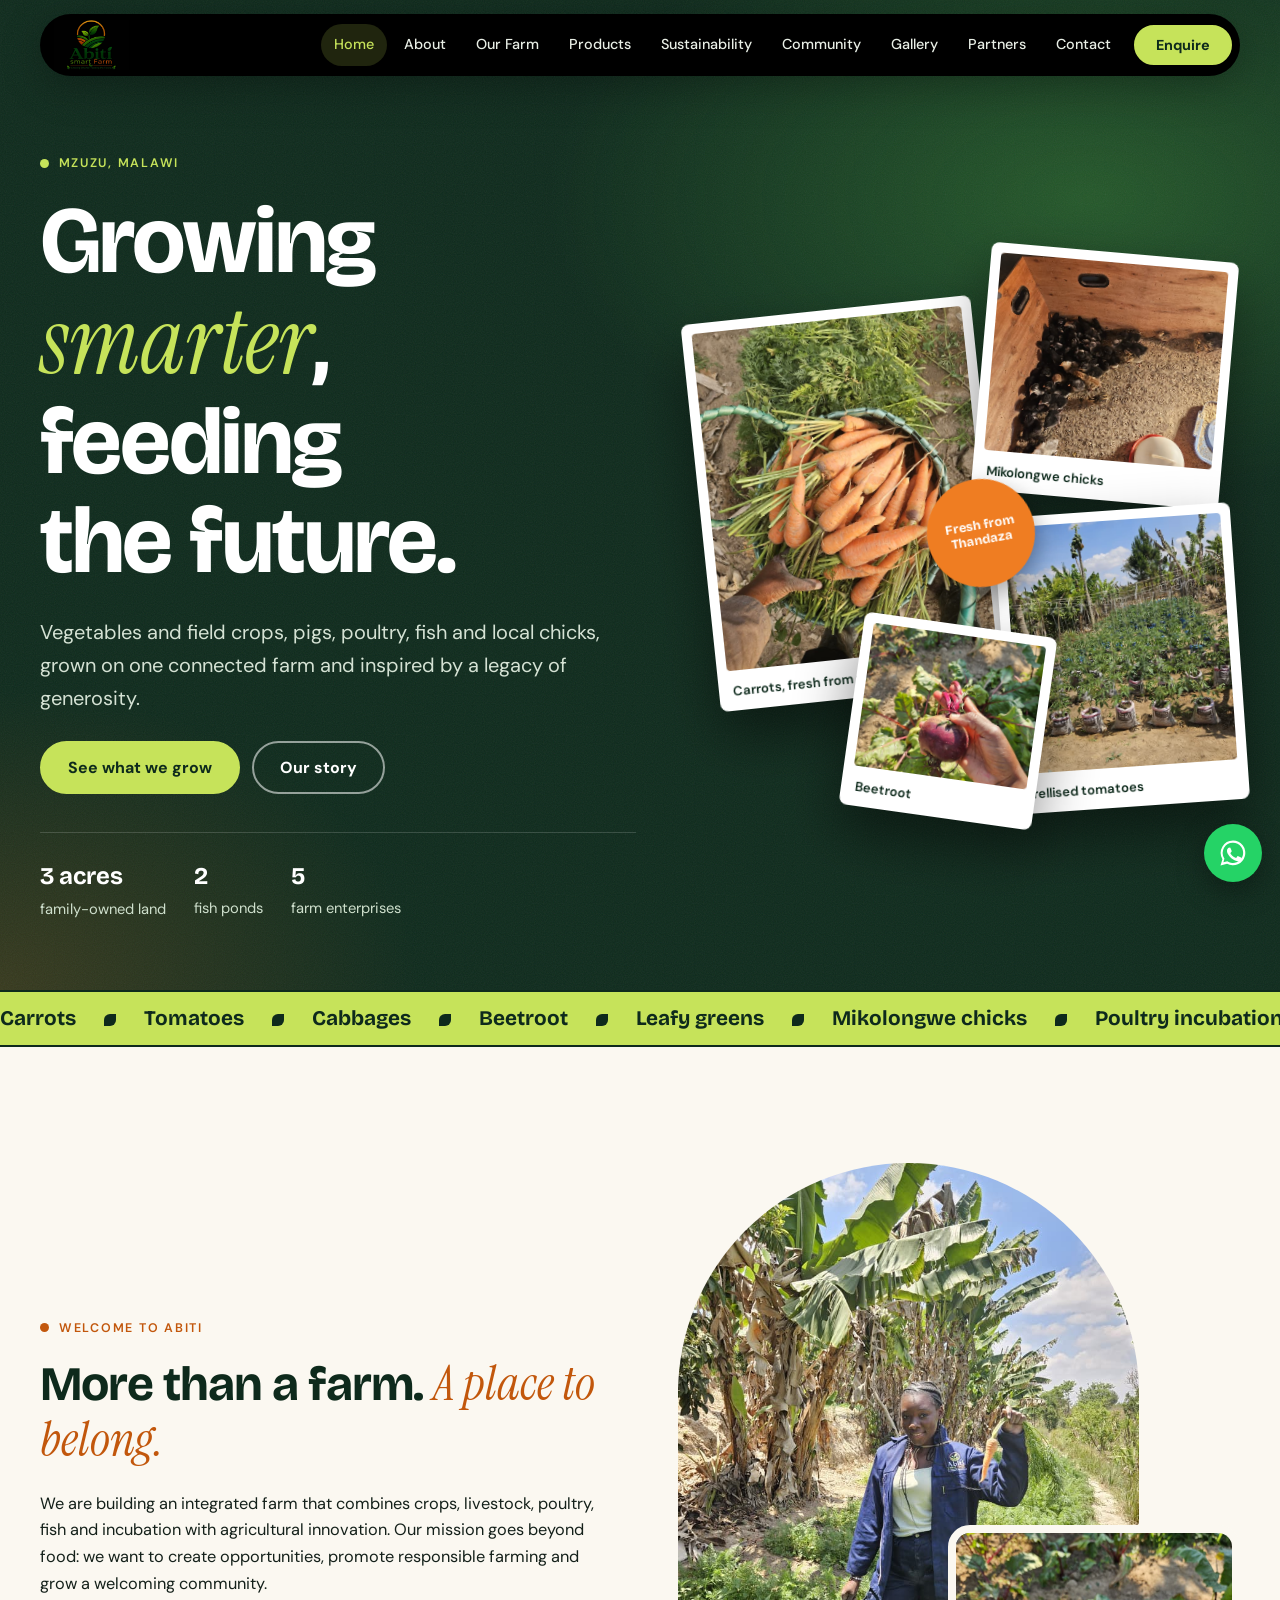
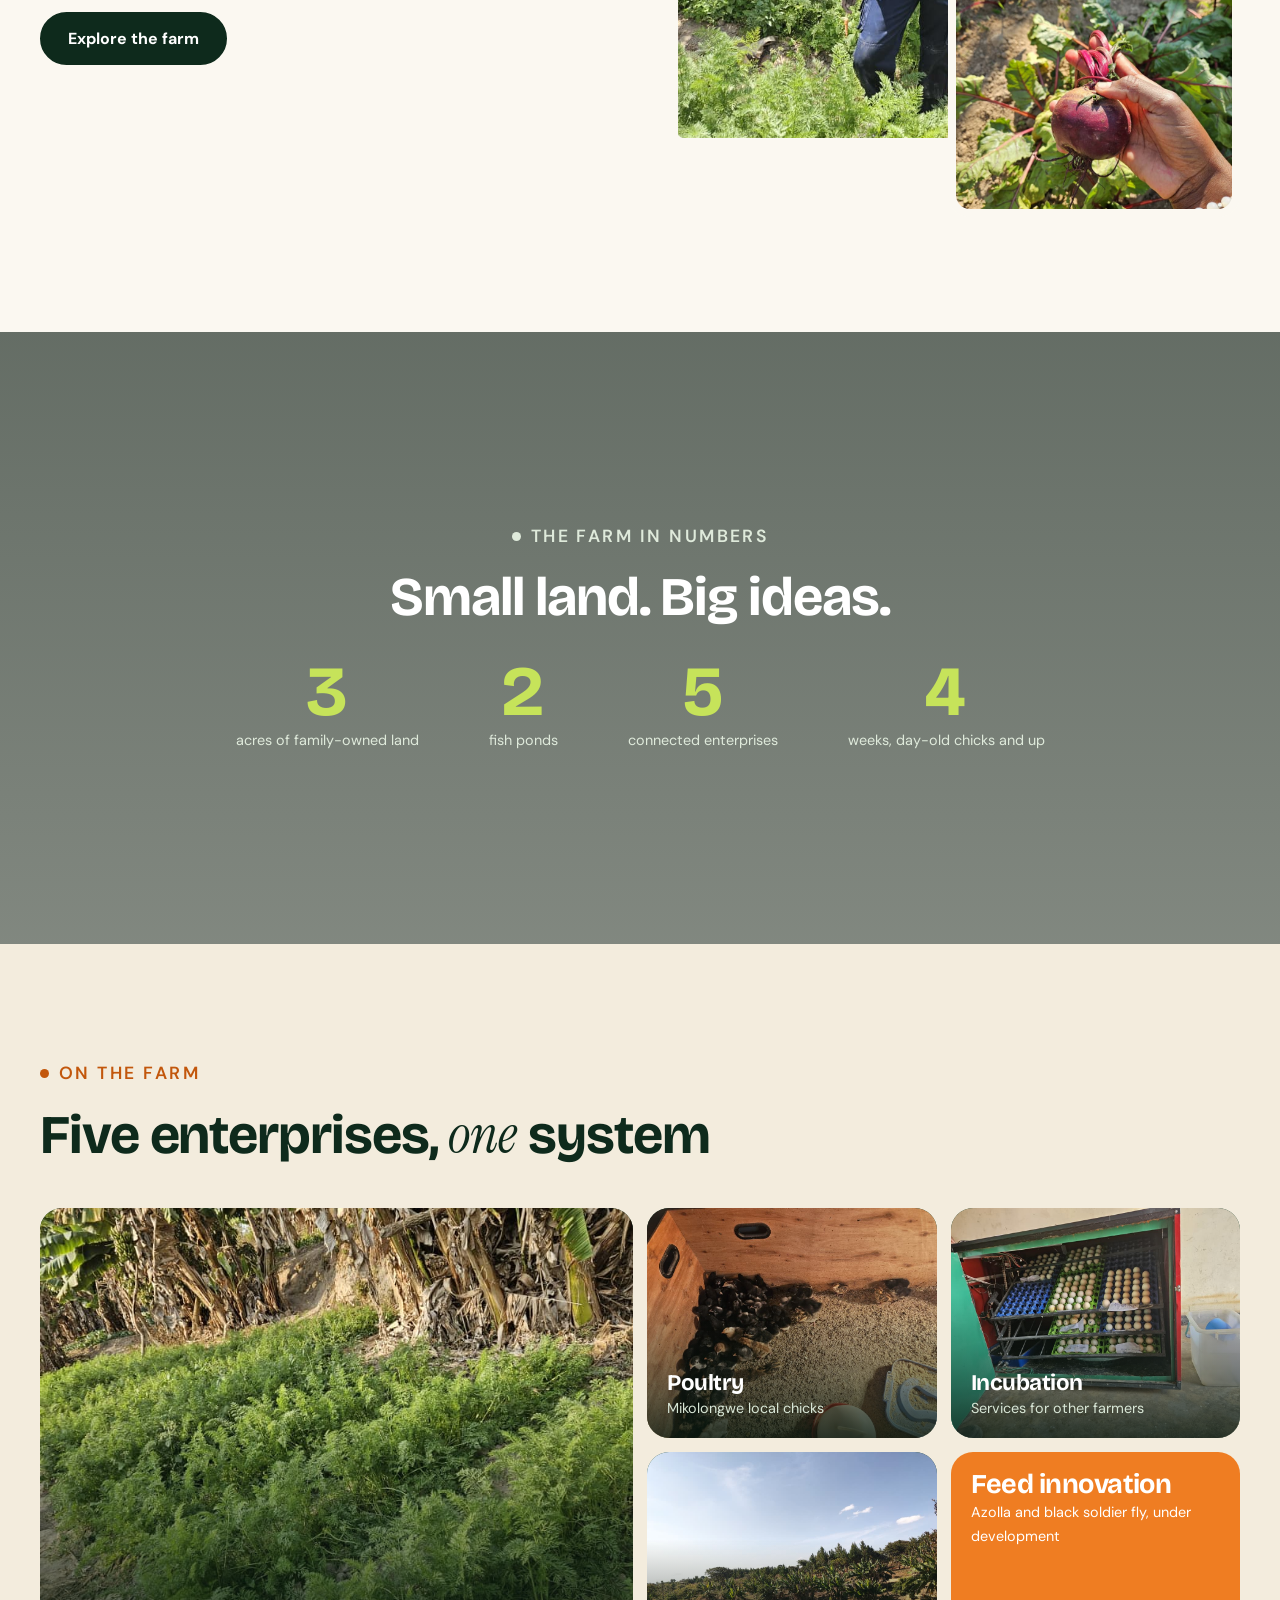
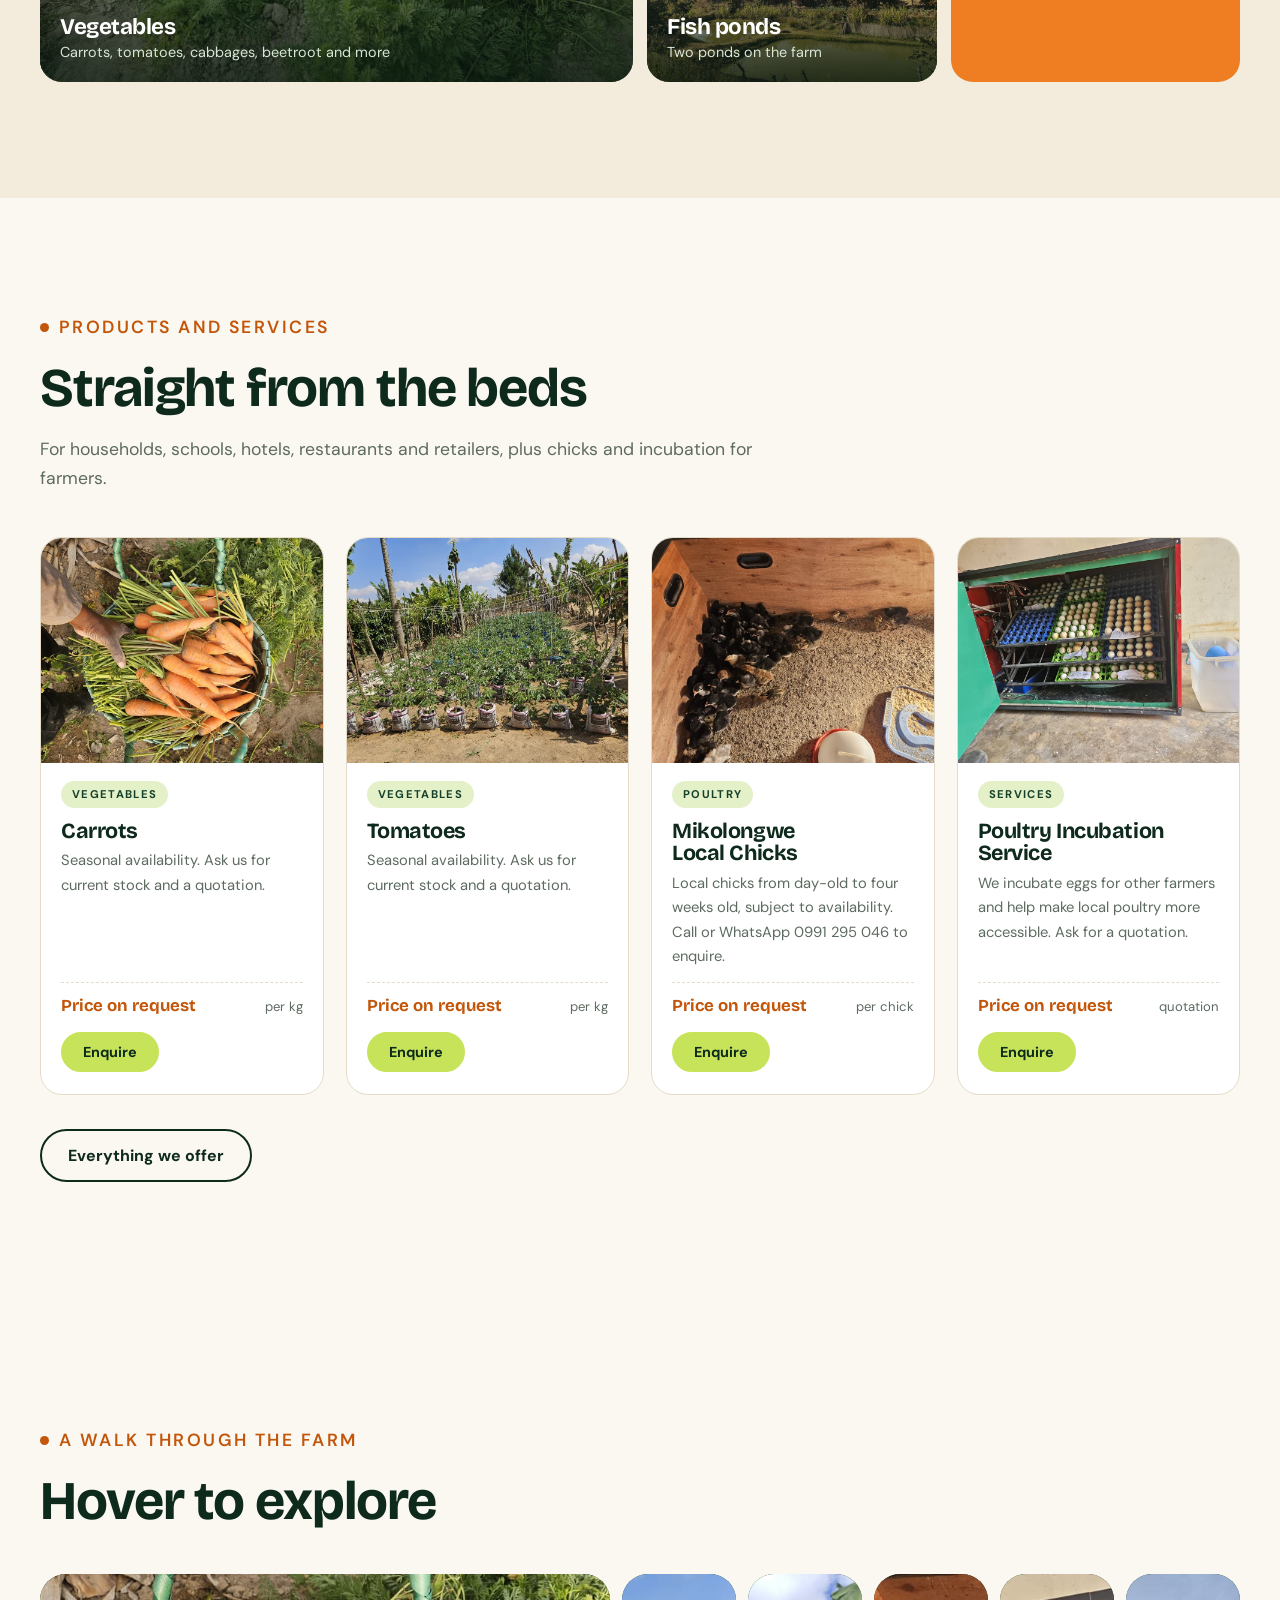
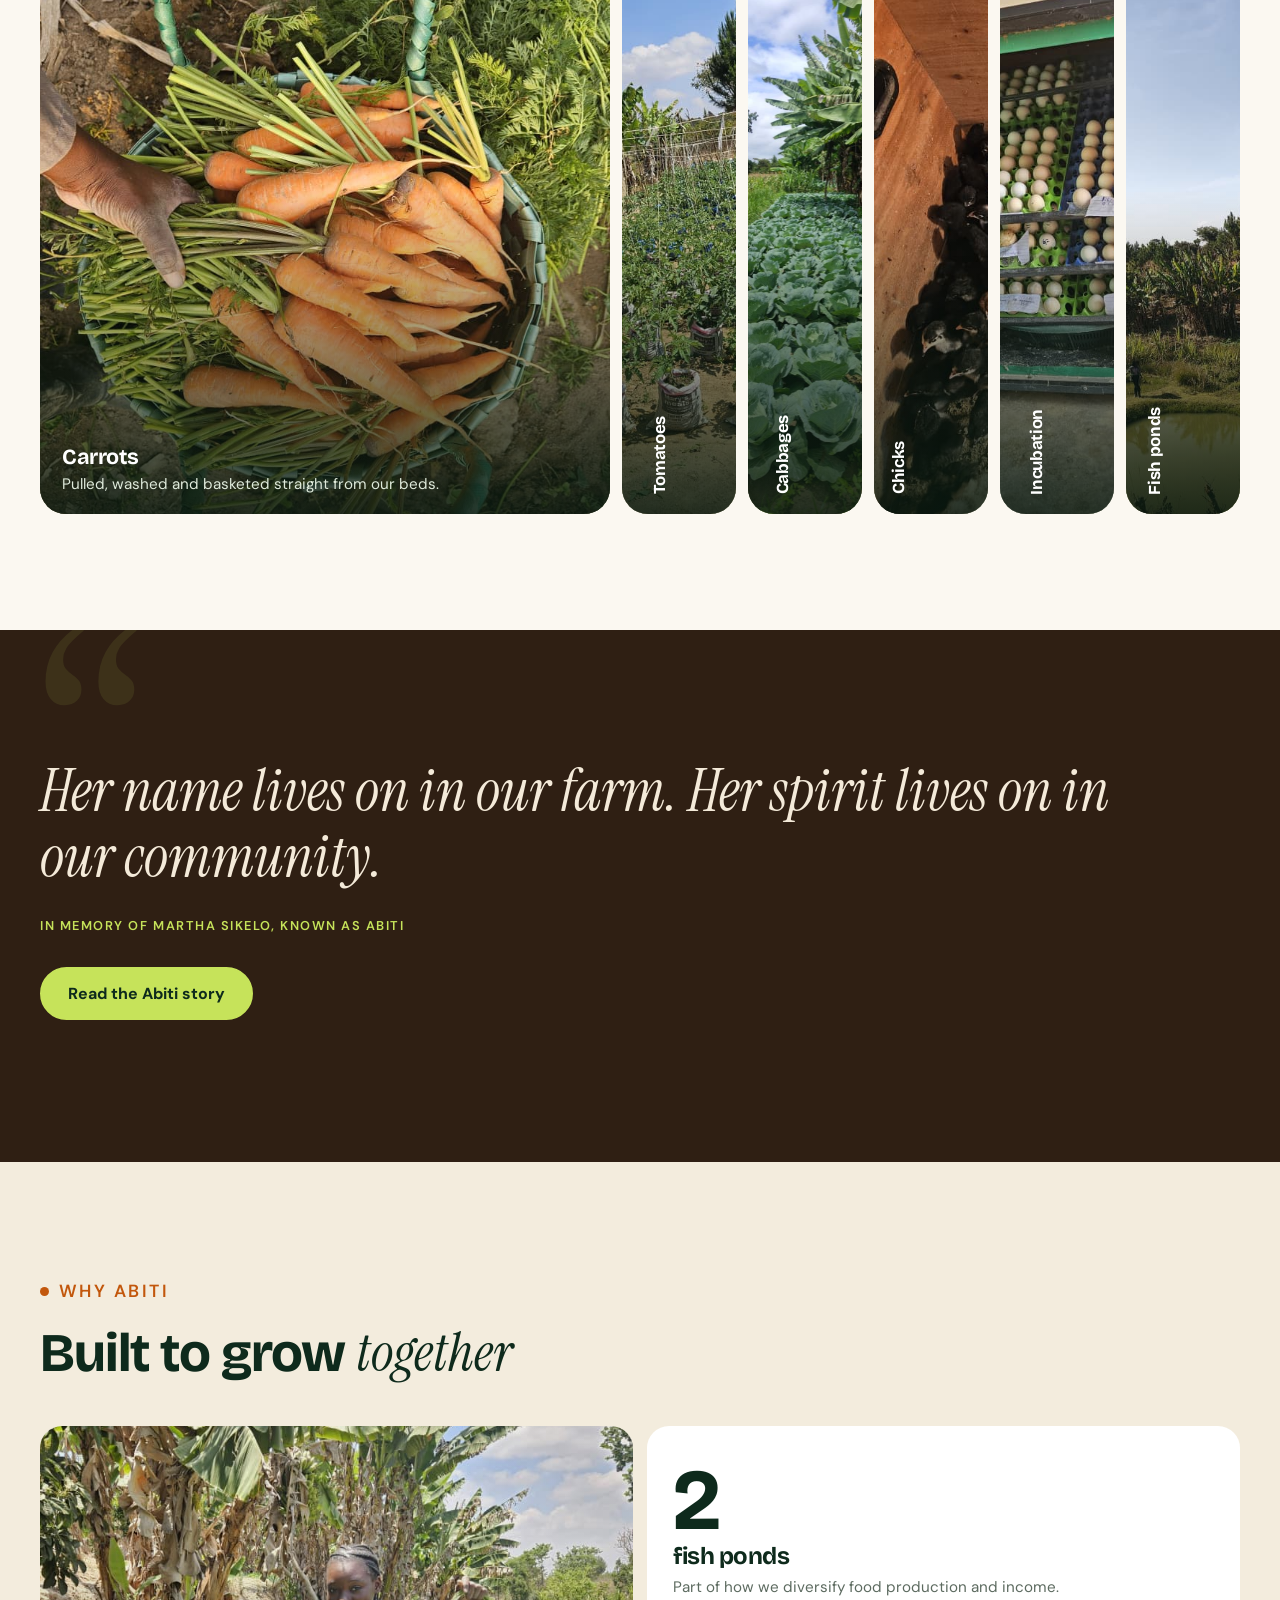
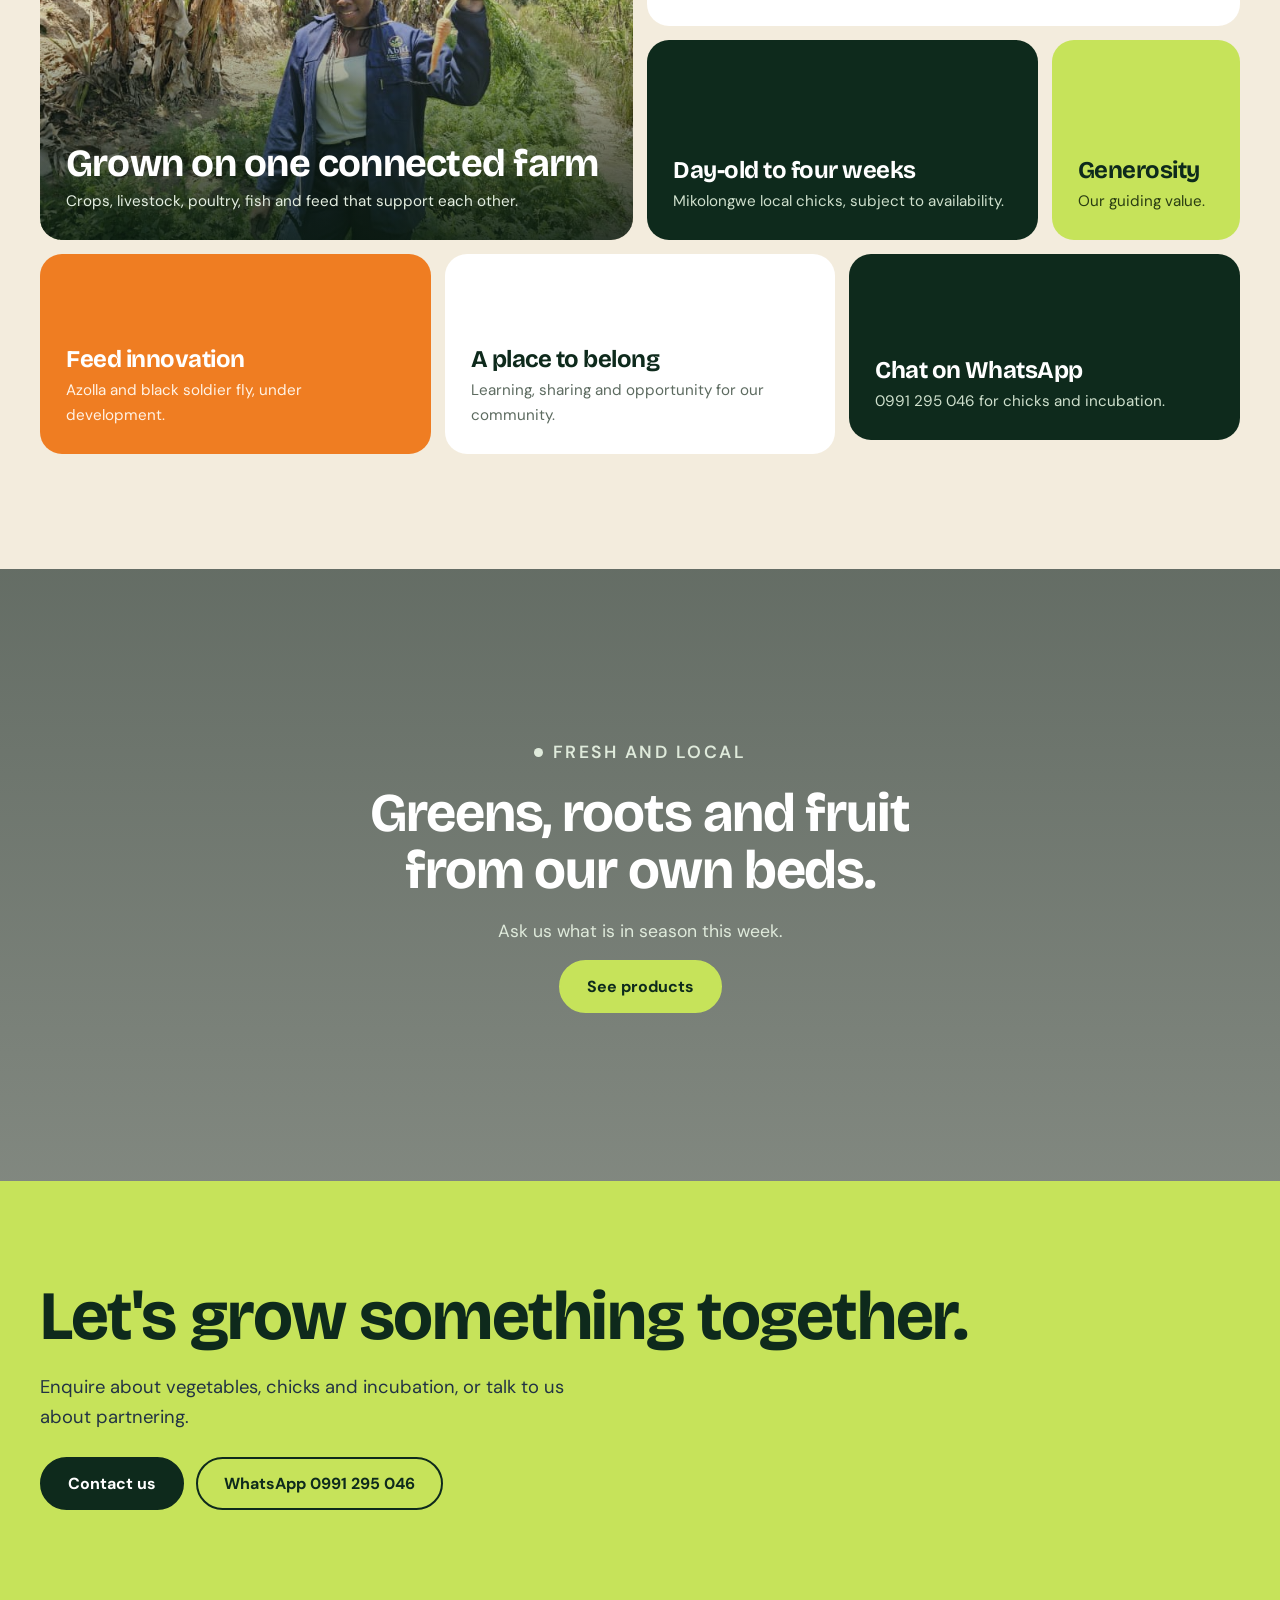
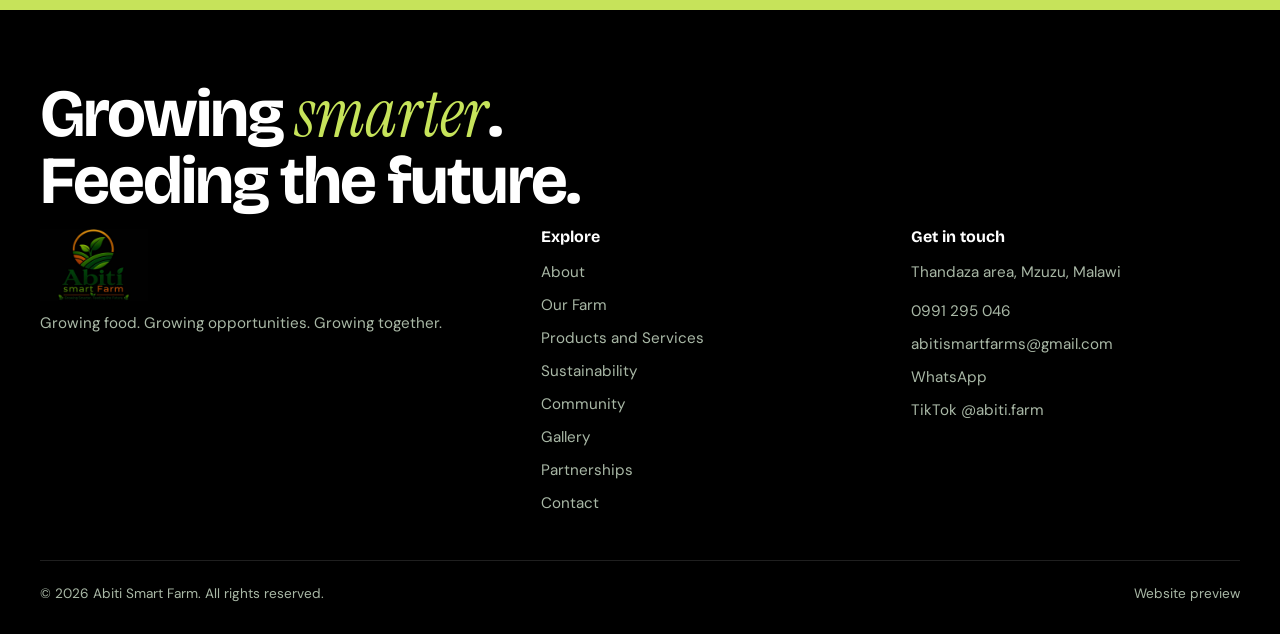
==== commit 014bf642: "Add collage hero, elastic gallery, feature bento, parallax bands and gallery filters Co-Authored-By:" ====
--- a/index.html
+++ b/index.html
@@ -25,10 +25,11 @@
 <div class="hero-cta"><a href="products.html" class="btn">See what we grow</a><a href="about.html" class="btn btn-ghost">Our story</a></div>
 <div class="facts"><span><b>3 acres</b>family-owned land</span><span><b>2</b>fish ponds</span><span><b>5</b>farm enterprises</span></div>
 </div>
-<div class="hero-art" aria-hidden="true">
-<div class="arch a"><img src="images/carrots-basket-2.jpg" alt=""></div>
-<div class="arch b"><img src="images/chicks.jpg" alt=""></div>
-<div class="arch c"><img src="images/tomatoes.jpg" alt=""></div>
+<div class="hero-art collage" aria-hidden="true">
+<figure class="pol p1" data-speed="0.06"><img src="images/carrots-basket-2.jpg" alt=""><span>Carrots, fresh from the bed</span></figure>
+<figure class="pol p2" data-speed="-0.05"><img src="images/chicks.jpg" alt="" style="object-position:12% 45%"><span>Mikolongwe chicks</span></figure>
+<figure class="pol p3" data-speed="0.09"><img src="images/tomatoes.jpg" alt=""><span>Trellised tomatoes</span></figure>
+<figure class="pol p4" data-speed="-0.08"><img src="images/beetroot-hand.jpg" alt=""><span>Beetroot</span></figure>
 <div class="sticker">Fresh from Thandaza</div>
 </div></div></section>
 <div class="marquee" aria-hidden="true"><div class="marquee-track"><span>Carrots</span><span>Tomatoes</span><span>Cabbages</span><span>Beetroot</span><span>Leafy greens</span><span>Mikolongwe chicks</span><span>Poultry incubation</span><span>Fresh fish</span><span>Pigs</span><span>Maize</span><span>Sweet potatoes</span><span>Groundnuts</span><span>Carrots</span><span>Tomatoes</span><span>Cabbages</span><span>Beetroot</span><span>Leafy greens</span><span>Mikolongwe chicks</span><span>Poultry incubation</span><span>Fresh fish</span><span>Pigs</span><span>Maize</span><span>Sweet potatoes</span><span>Groundnuts</span></div></div>
@@ -39,6 +40,11 @@
 <p style="margin-top:22px;max-width:34em">We are building an integrated farm that combines crops, livestock, poultry, fish and incubation with agricultural innovation. Our mission goes beyond food: we want to create opportunities, promote responsible farming and grow a welcoming community.</p>
 <a href="farm.html" class="btn btn-dark">Explore the farm</a></div>
 <div class="duo rv"><img class="p1" src="images/carrot-farmer.jpg" alt="Harvesting carrots among the banana trees"><img class="p2" src="images/beetroot-hand.jpg" alt="A freshly pulled beetroot"></div>
+</div></section>
+
+<section class="band" style="--img:url(images/cabbages.jpg)"><div class="wrap rv">
+<p class="eyebrow">The farm in numbers</p><h2>Small land. Big ideas.</h2>
+<div class="band-stats"><div><b data-count="3">0</b><span>acres of family-owned land</span></div><div><b data-count="2">0</b><span>fish ponds</span></div><div><b data-count="5">0</b><span>connected enterprises</span></div><div><b data-count="4">0</b><span>weeks, day-old chicks and up</span></div></div>
 </div></section>
 
 <section class="section cream"><div class="wrap">
@@ -65,16 +71,32 @@
 <p style="margin-top:34px"><a href="products.html" class="btn btn-line">Everything we offer</a></p>
 </div></section>
 
+
+<section class="section"><div class="wrap">
+<div class="section-head rv"><p class="eyebrow dark">A walk through the farm</p><h2>Hover to explore</h2></div>
+<div class="elastic rv" id="elastic">
+<button class="el on"><img src="images/carrots-basket.jpg" alt="" loading="lazy"><div class="cap"><h3>Carrots</h3><p>Pulled, washed and basketed straight from our beds.</p></div></button>
+<button class="el"><img src="images/tomatoes.jpg" alt="" loading="lazy"><div class="cap"><h3>Tomatoes</h3><p>Grown in bags on a string trellis.</p></div></button>
+<button class="el"><img src="images/cabbages.jpg" alt="" loading="lazy"><div class="cap"><h3>Cabbages</h3><p>Rows of cabbage beside the banana trees.</p></div></button>
+<button class="el"><img src="images/chicks.jpg" alt="" loading="lazy" style="object-position:12% 45%"><div class="cap"><h3>Chicks</h3><p>Mikolongwe local chicks, day-old to four weeks.</p></div></button>
+<button class="el"><img src="images/incubator.jpg" alt="" loading="lazy"><div class="cap"><h3>Incubation</h3><p>Eggs set for our own flock and for other farmers.</p></div></button>
+<button class="el"><img src="images/fish-ponds.jpg" alt="" loading="lazy"><div class="cap"><h3>Fish ponds</h3><p>Two ponds as part of the integrated system.</p></div></button>
+</div></div></section>
+
 <section class="quote-block"><div class="wrap rv"><blockquote>Her name lives on in our farm. Her spirit lives on in our community.</blockquote><cite>In memory of Martha Sikelo, known as Abiti</cite><p style="margin-top:28px"><a href="about.html" class="btn">Read the Abiti story</a></p></div></section>
 
 <section class="section cream"><div class="wrap">
-<div class="section-head rv"><p class="eyebrow dark">What we stand for</p><h2>Growing food, <em>opportunities</em> and community</h2></div>
-<div class="values rv">
-<div class="value"><h3>Generosity</h3><p>Sharing knowledge, opportunities and resources.</p></div>
-<div class="value"><h3>Community</h3><p>A place where people feel welcome and valued.</p></div>
-<div class="value"><h3>Sustainability</h3><p>Using resources responsibly and building for the future.</p></div>
-<div class="value"><h3>Innovation</h3><p>Better ways to produce food and manage farm resources.</p></div>
+<div class="section-head rv"><p class="eyebrow dark">Why Abiti</p><h2>Built to grow <em>together</em></h2></div>
+<div class="fbento rv">
+<div class="fb photo a"><img src="images/carrot-farmer.jpg" alt="" loading="lazy"><h3>Grown on one connected farm</h3><p>Crops, livestock, poultry, fish and feed that support each other.</p></div>
+<div class="fb b"><div class="big">2</div><h3>fish ponds</h3><p>Part of how we diversify food production and income.</p></div>
+<div class="fb dark c"><h3>Day-old to four weeks</h3><p>Mikolongwe local chicks, subject to availability.</p></div>
+<div class="fb lime d"><h3>Generosity</h3><p>Our guiding value.</p></div>
+<div class="fb orange e"><h3>Feed innovation</h3><p>Azolla and black soldier fly, under development.</p></div>
+<div class="fb f"><h3>A place to belong</h3><p>Learning, sharing and opportunity for our community.</p></div>
+<a class="fb dark g" href="https://wa.me/265991295046" target="_blank" rel="noopener"><h3>Chat on WhatsApp</h3><p>0991 295 046 for chicks and incubation.</p></a>
 </div></div></section>
+<section class="band" style="--img:url(images/leafy-greens.jpg)"><div class="wrap rv"><p class="eyebrow">Fresh and local</p><h2>Greens, roots and fruit from our own beds.</h2><p>Ask us what is in season this week.</p><a class="btn" href="products.html">See products</a></div></section>
 <section class="cta"><div class="wrap"><h2>Let's grow something together.</h2><p>Enquire about vegetables, chicks and incubation, or talk to us about partnering.</p><div class="hero-cta"><a href="contact.html" class="btn">Contact us</a><a href="https://wa.me/265991295046" class="btn btn-ghost" target="_blank" rel="noopener">WhatsApp 0991 295 046</a></div></div></section>
 
 <footer class="footer"><div class="wrap">
@@ -86,6 +108,7 @@
 </div>
 <div class="footer-inner"><p>&copy; <span id="year"></span> Abiti Smart Farm. All rights reserved.</p><p>Website preview</p></div>
 </div></footer>
+<a class="wa-float" href="https://wa.me/265991295046" target="_blank" rel="noopener" aria-label="Chat with us on WhatsApp"><svg viewBox="0 0 24 24" aria-hidden="true"><path d="M12.04 2a9.9 9.9 0 0 0-8.5 14.9L2 22l5.25-1.38A9.9 9.9 0 1 0 12.04 2zm0 1.8a8.1 8.1 0 1 1-4.3 15l-.3-.18-3.1.82.83-3.02-.2-.31A8.1 8.1 0 0 1 12.04 3.8zm-3.1 3.9c-.2 0-.5.07-.77.37-.26.3-1 1-1 2.4s1.03 2.8 1.17 3c.14.2 2 3.2 4.9 4.35 2.4.95 2.9.76 3.4.7.52-.05 1.7-.7 1.93-1.37.24-.67.24-1.25.17-1.37-.07-.12-.26-.2-.55-.34-.3-.15-1.7-.84-1.97-.94-.26-.1-.46-.14-.65.15-.2.3-.75.94-.92 1.13-.17.2-.34.22-.63.07-.3-.15-1.24-.46-2.36-1.45-.87-.78-1.46-1.74-1.63-2.03-.17-.3-.02-.46.13-.6.13-.14.3-.34.44-.5.15-.17.2-.3.3-.5.1-.2.05-.37-.02-.52-.07-.15-.65-1.6-.9-2.17-.23-.55-.47-.5-.65-.5z"/></svg></a>
 <script src="script.js"></script>
 </body>
 </html>
--- a/styles.css
+++ b/styles.css
@@ -304,4 +304,74 @@
   .admin-user .tab { width: auto; }
 }
 
+/* ---------- Upgrades: collage hero, elastic gallery, parallax bands, feature bento ---------- */
+@view-transition { navigation: auto; }
+.collage { position: relative; aspect-ratio: 1 / 1.05; }
+.pol { position: absolute; background: #fff; padding: 10px 10px 40px; border-radius: 8px; box-shadow: 0 26px 55px rgba(0,0,0,.45); transform: translateY(var(--py, 0px)) rotate(var(--r, 0deg)); transition: transform .5s cubic-bezier(.2,.7,.2,1), box-shadow .5s; will-change: transform; }
+.pol img { width: 100%; height: 100%; object-fit: cover; display: block; border-radius: 4px; }
+.pol span { position: absolute; left: 14px; right: 12px; bottom: 11px; font: 600 .82rem var(--f-body); color: var(--forest); }
+.pol:hover { transform: translateY(var(--py, 0px)) rotate(0deg) scale(1.06); z-index: 6; }
+.pol.p1 { width: 54%; aspect-ratio: 3/4; left: 0; top: 10%; --r: -6deg; }
+.pol.p2 { width: 46%; aspect-ratio: 1; right: 2%; top: 0; --r: 5deg; }
+.pol.p3 { width: 44%; aspect-ratio: 4/5; right: 0; bottom: 2%; --r: -4deg; }
+.pol.p4 { width: 36%; aspect-ratio: 1; left: 28%; bottom: 0; --r: 8deg; z-index: 2; }
+.collage .sticker { left: auto; right: 38%; top: 40%; bottom: auto; z-index: 7; }
+
+.elastic { display: flex; gap: 12px; height: 540px; }
+.el { position: relative; flex: 1; border: 0; padding: 0; border-radius: 26px; overflow: hidden; cursor: pointer; color: #fff; text-align: left; background: var(--forest-2); transition: flex .75s cubic-bezier(.2,.7,.2,1); min-width: 0; font-family: inherit; }
+.el img { position: absolute; inset: 0; width: 100%; height: 100%; object-fit: cover; transition: transform 1s; }
+.el::after { content: ""; position: absolute; inset: 0; background: linear-gradient(to top, rgba(8,24,15,.85), rgba(8,24,15,0) 60%); }
+.el .cap { position: absolute; left: 22px; right: 22px; bottom: 20px; z-index: 2; }
+.el h3 { color: #fff; font-size: 1.35rem; white-space: nowrap; }
+.el p { margin: 0; max-height: 0; opacity: 0; overflow: hidden; transition: max-height .6s, opacity .6s; color: #dfeadb; font-size: .95rem; }
+.el.on { flex: 5; }
+.el.on img { transform: scale(1.04); }
+.el.on p { max-height: 90px; opacity: 1; margin-top: 6px; }
+@media (max-width: 760px) { .elastic { flex-direction: column; height: auto; } .el { flex: none; height: 84px; } .el.on { height: 320px; } }
+
+.band { position: relative; min-height: 68vh; display: grid; place-items: center; text-align: center; color: #fff; padding: 90px 0; isolation: isolate; background: var(--img) center / cover fixed; }
+.band::before { content: ""; position: absolute; inset: 0; background: linear-gradient(rgba(8,24,15,.62), rgba(8,24,15,.5)); z-index: -1; }
+.band h2 { color: #fff; max-width: 15em; margin-inline: auto; }
+.band p { color: #dfeadb; max-width: 32em; margin-inline: auto; font-size: 1.1rem; }
+.band-stats { display: flex; flex-wrap: wrap; justify-content: center; gap: 18px clamp(28px, 6vw, 70px); margin-top: 30px; }
+.band-stats b { display: block; font: 700 clamp(2.6rem, 6vw, 4.4rem)/1 var(--f-display); color: var(--lime); font-variant-numeric: tabular-nums; }
+.band-stats span { font-size: .9rem; color: #dfeadb; }
+@media (max-width: 900px), (hover: none) { .band { background-attachment: scroll; } }
+
+.fbento { display: grid; grid-template-columns: repeat(6, 1fr); grid-auto-rows: minmax(200px, auto); gap: 14px; }
+.fb { position: relative; overflow: hidden; border-radius: var(--radius); padding: 26px; display: flex; flex-direction: column; justify-content: flex-end; background: var(--cream); isolation: isolate; }
+.fb h3 { font-size: 1.5rem; margin-bottom: 6px; }
+.fb p { margin: 0; font-size: .95rem; color: var(--muted); }
+.fb .big { font: 700 clamp(3.4rem, 7vw, 5.4rem)/1 var(--f-display); color: var(--forest); letter-spacing: -.04em; }
+.fb.photo { color: #fff; } .fb.photo h3 { color: #fff; font-size: clamp(1.7rem, 3vw, 2.4rem); } .fb.photo p { color: #e4eee1; }
+.fb.photo img { position: absolute; inset: 0; width: 100%; height: 100%; object-fit: cover; z-index: -2; transition: transform 1s; }
+.fb.photo::after { content: ""; position: absolute; inset: 0; z-index: -1; background: linear-gradient(to top, rgba(8,24,15,.85), rgba(8,24,15,.05) 65%); }
+.fb.photo:hover img { transform: scale(1.06); }
+.fb.dark { background: var(--forest); } .fb.dark h3, .fb.dark .big { color: #fff; } .fb.dark p { color: #cfe0cd; }
+.fb.orange { background: var(--carrot); } .fb.orange h3 { color: #fff; } .fb.orange p { color: #fff3e6; }
+.fb.lime { background: var(--lime); } .fb.lime p { color: #2a3d12; }
+.fb.a { grid-column: span 3; grid-row: span 2; } .fb.b { grid-column: span 3; } .fb.c { grid-column: span 2; } .fb.d { grid-column: span 1; }
+.fb.e, .fb.f, .fb.g { grid-column: span 2; }
+@media (max-width: 860px) { .fbento { grid-template-columns: repeat(2, 1fr); } .fb.a, .fb.b, .fb.c, .fb.e, .fb.f, .fb.g { grid-column: span 2; } .fb.d { grid-column: span 2; } .fb.a { grid-row: span 1; min-height: 320px; } }
+
+.chips { display: flex; flex-wrap: wrap; gap: 10px; margin-bottom: 28px; }
+.gallery .g.rv { animation-range: entry 0% entry 30%; }
+.g[hidden] { display: none; }
+.g figcaption { position: absolute; left: 0; right: 0; bottom: 0; padding: 28px 16px 12px; color: #fff; font-size: .85rem; background: linear-gradient(to top, rgba(8,24,15,.75), transparent); opacity: 0; transition: opacity .35s; }
+.g:hover figcaption { opacity: 1; }
+.lb-nav { position: absolute; top: 50%; transform: translateY(-50%); background: rgba(255,255,255,.12); border: 0; color: #fff; width: 52px; height: 52px; border-radius: 50%; font-size: 1.6rem; cursor: pointer; }
+.lb-nav.prev { left: 18px; } .lb-nav.next { right: 18px; }
+.lb-cap { position: absolute; bottom: 18px; left: 0; right: 0; text-align: center; color: #dfeadb; font-size: .95rem; }
+
+.wa-float { position: fixed; right: 18px; bottom: 18px; z-index: 55; width: 58px; height: 58px; border-radius: 50%; background: #25d366; display: grid; place-items: center; box-shadow: 0 10px 28px rgba(0,0,0,.35); transition: transform .25s; }
+.wa-float:hover { transform: scale(1.1) rotate(-6deg); }
+.wa-float svg { width: 30px; height: 30px; fill: #fff; }
+.fb { background: #fff; }
+.fb.b, .fb.f { background: #fff; }
+.el:not(.on) h3 { font-size: 1.05rem; writing-mode: vertical-rl; transform: rotate(180deg); }
+.el:not(.on) .cap { left: 50%; right: auto; transform: translateX(-50%); }
+@media (max-width: 760px) { .el:not(.on) h3 { writing-mode: horizontal-tb; transform: none; } .el:not(.on) .cap { left: 22px; transform: none; } }
+
 .tab { font-family: var(--f-body); }
+
+[hidden] { display: none !important; }
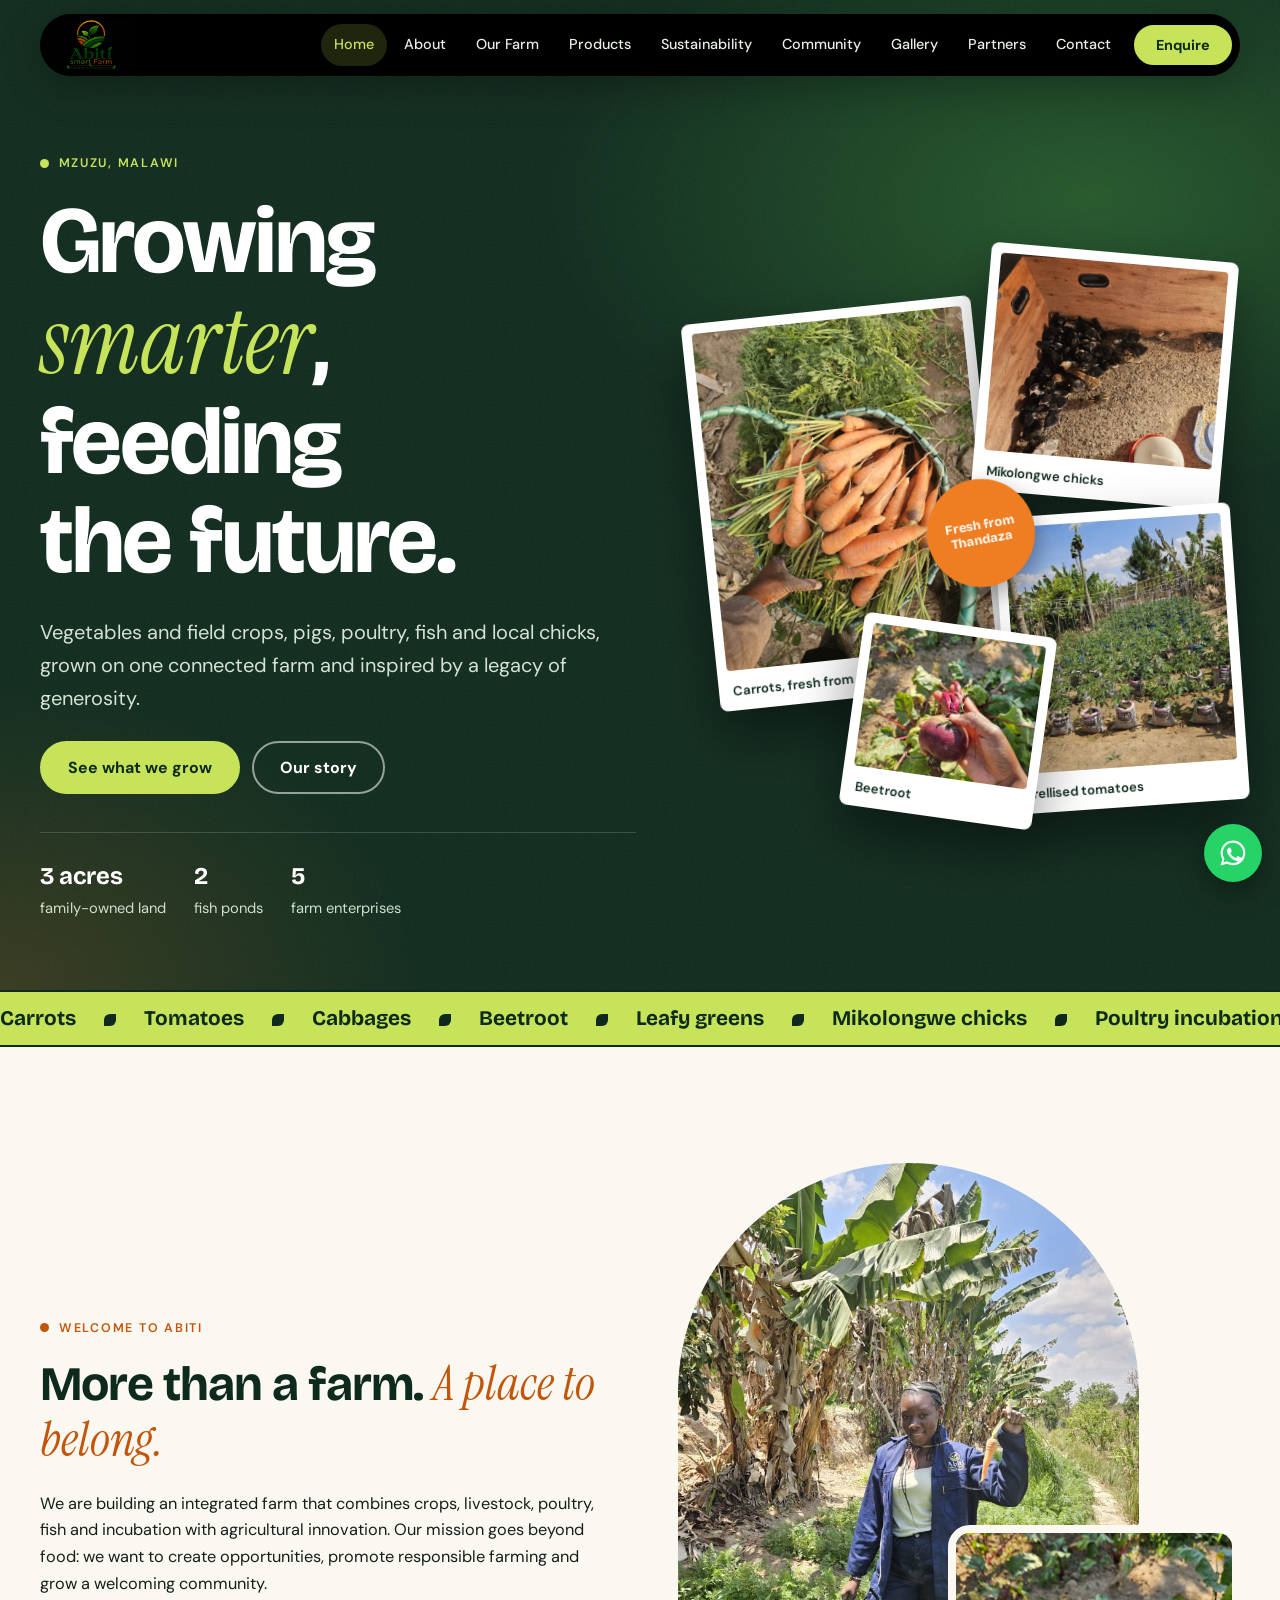
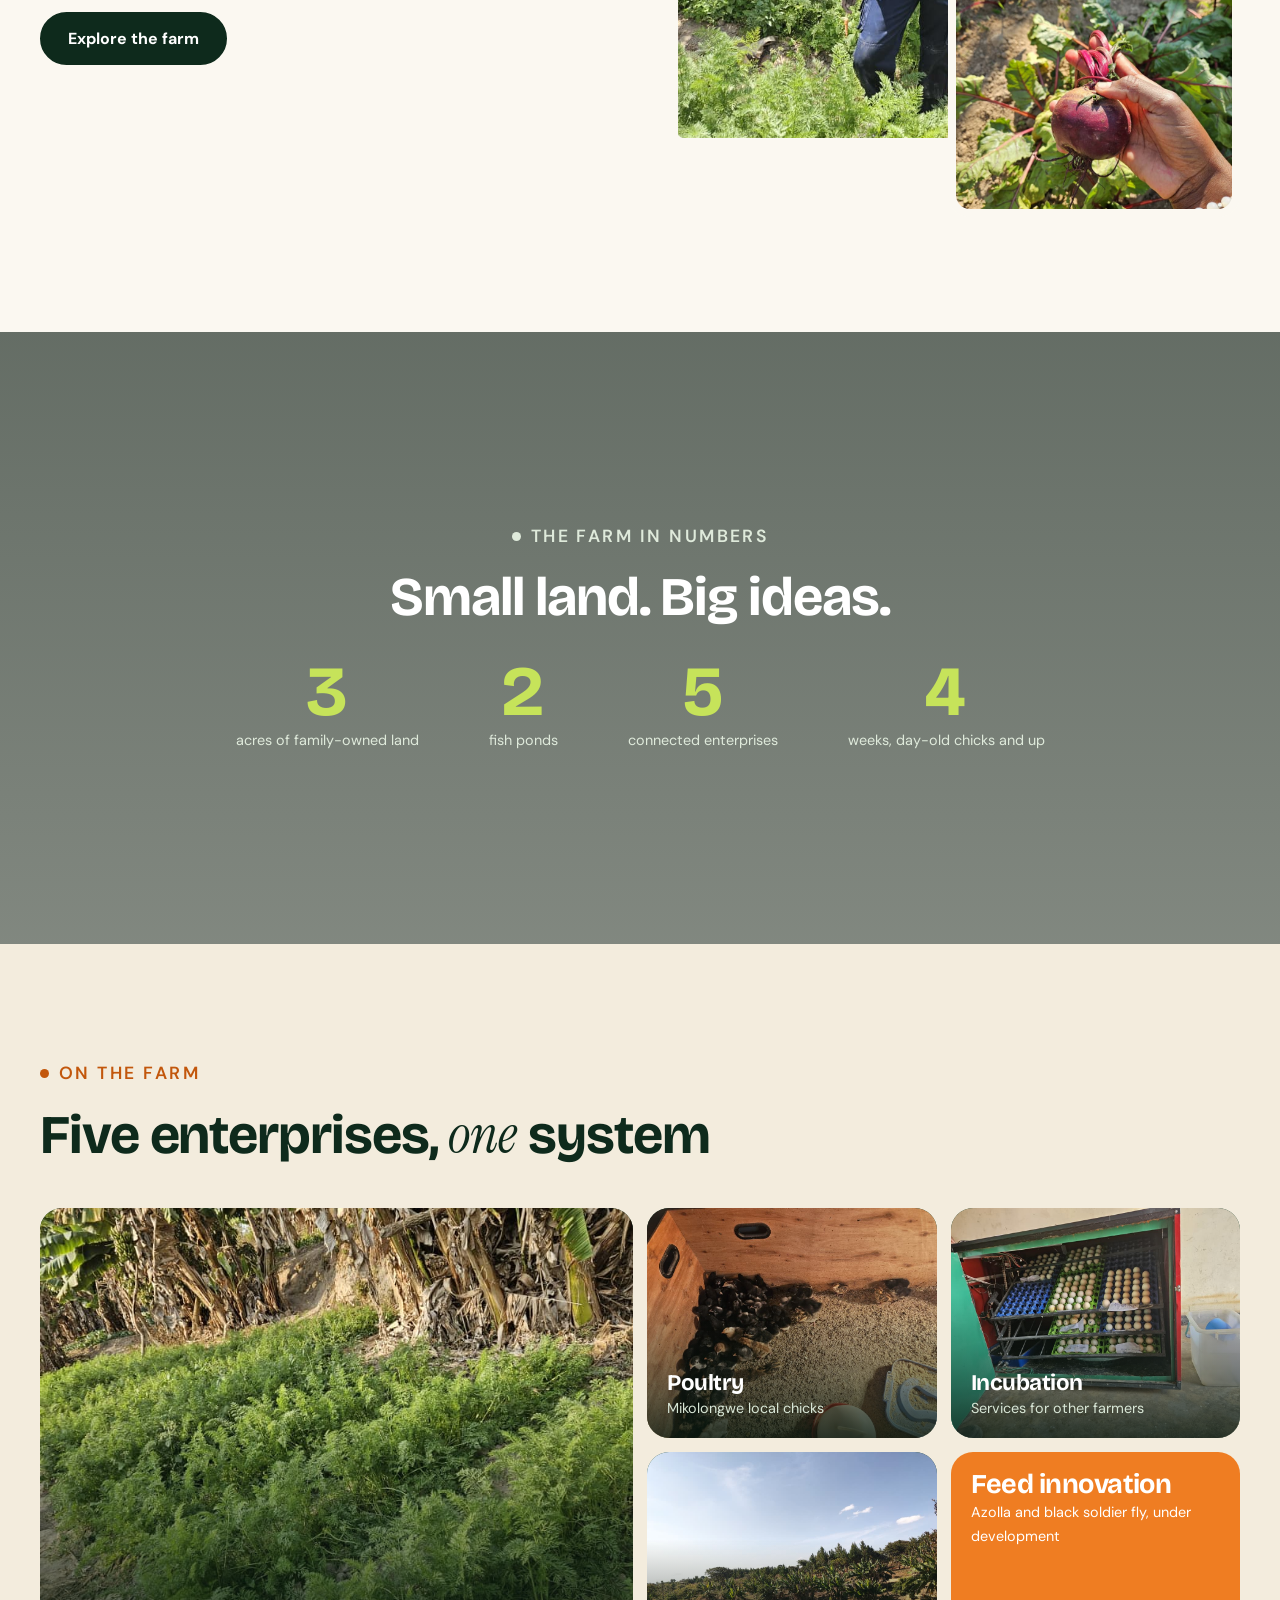
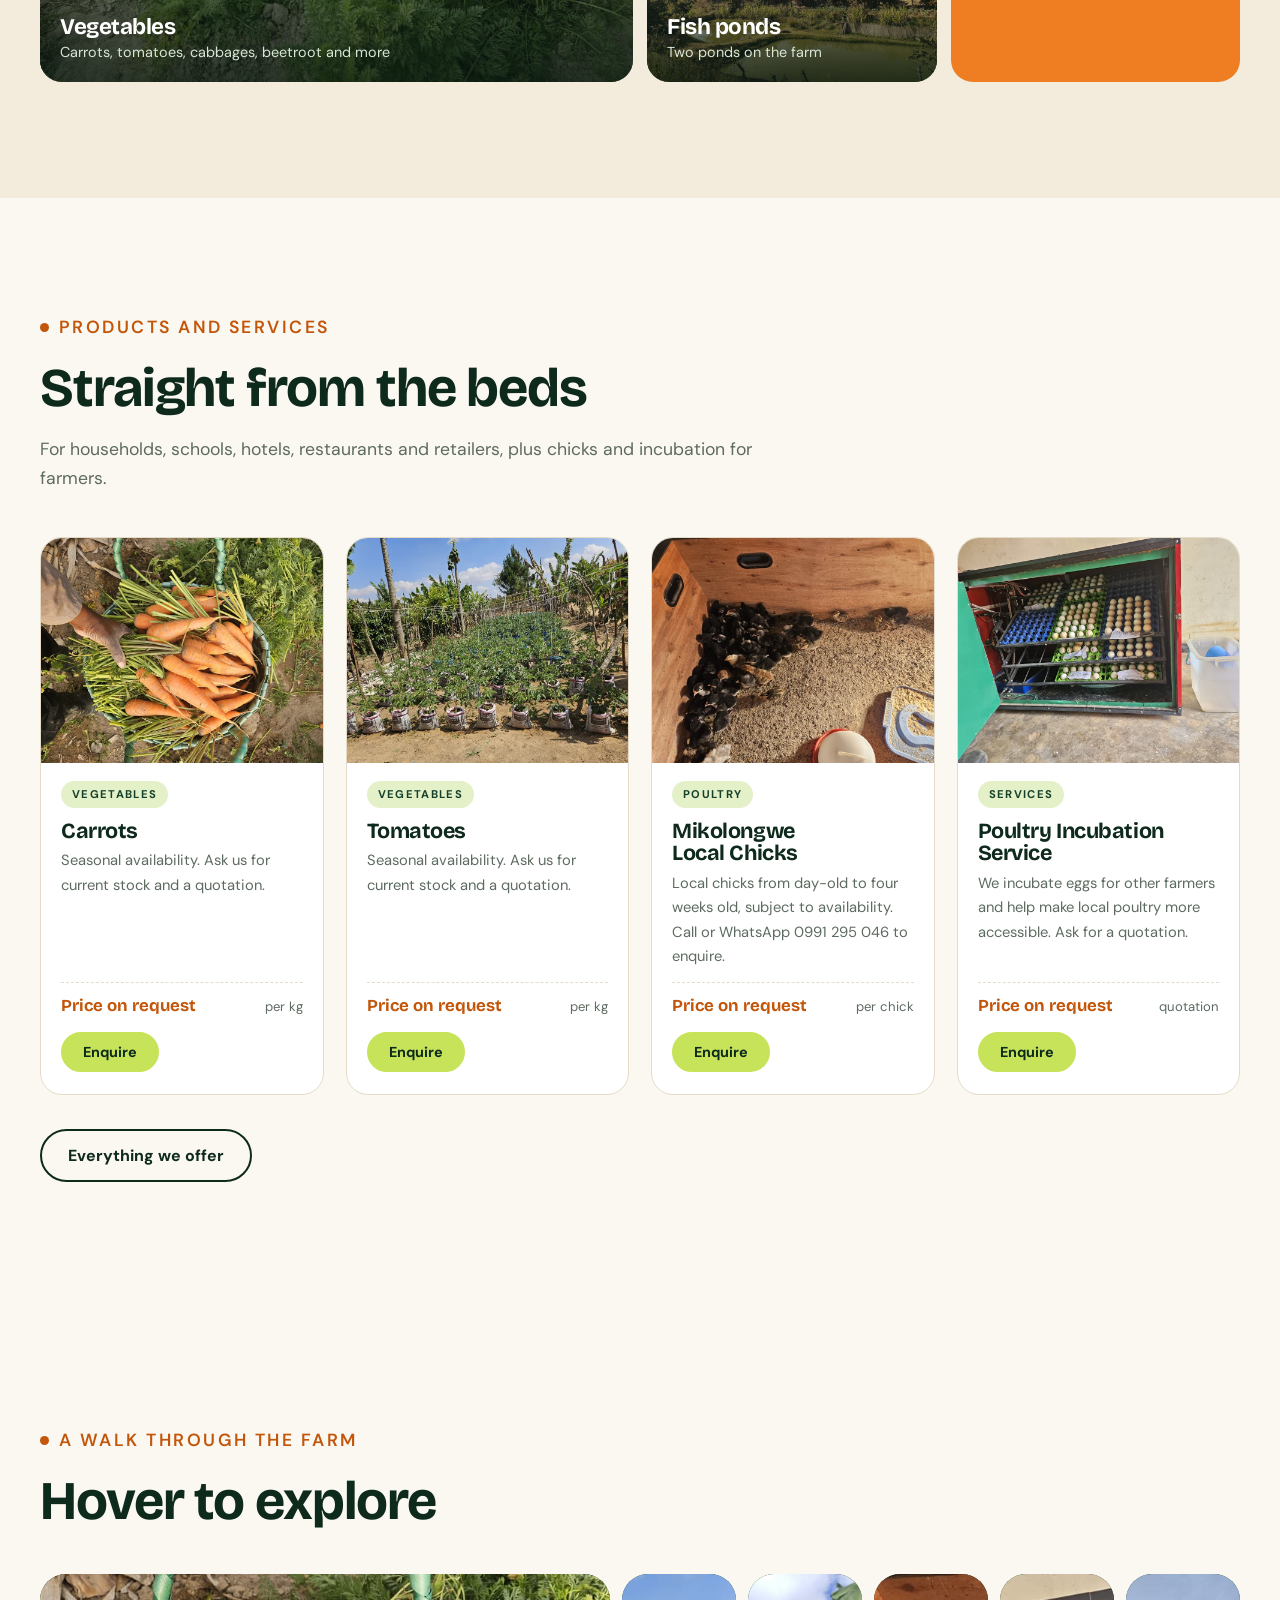
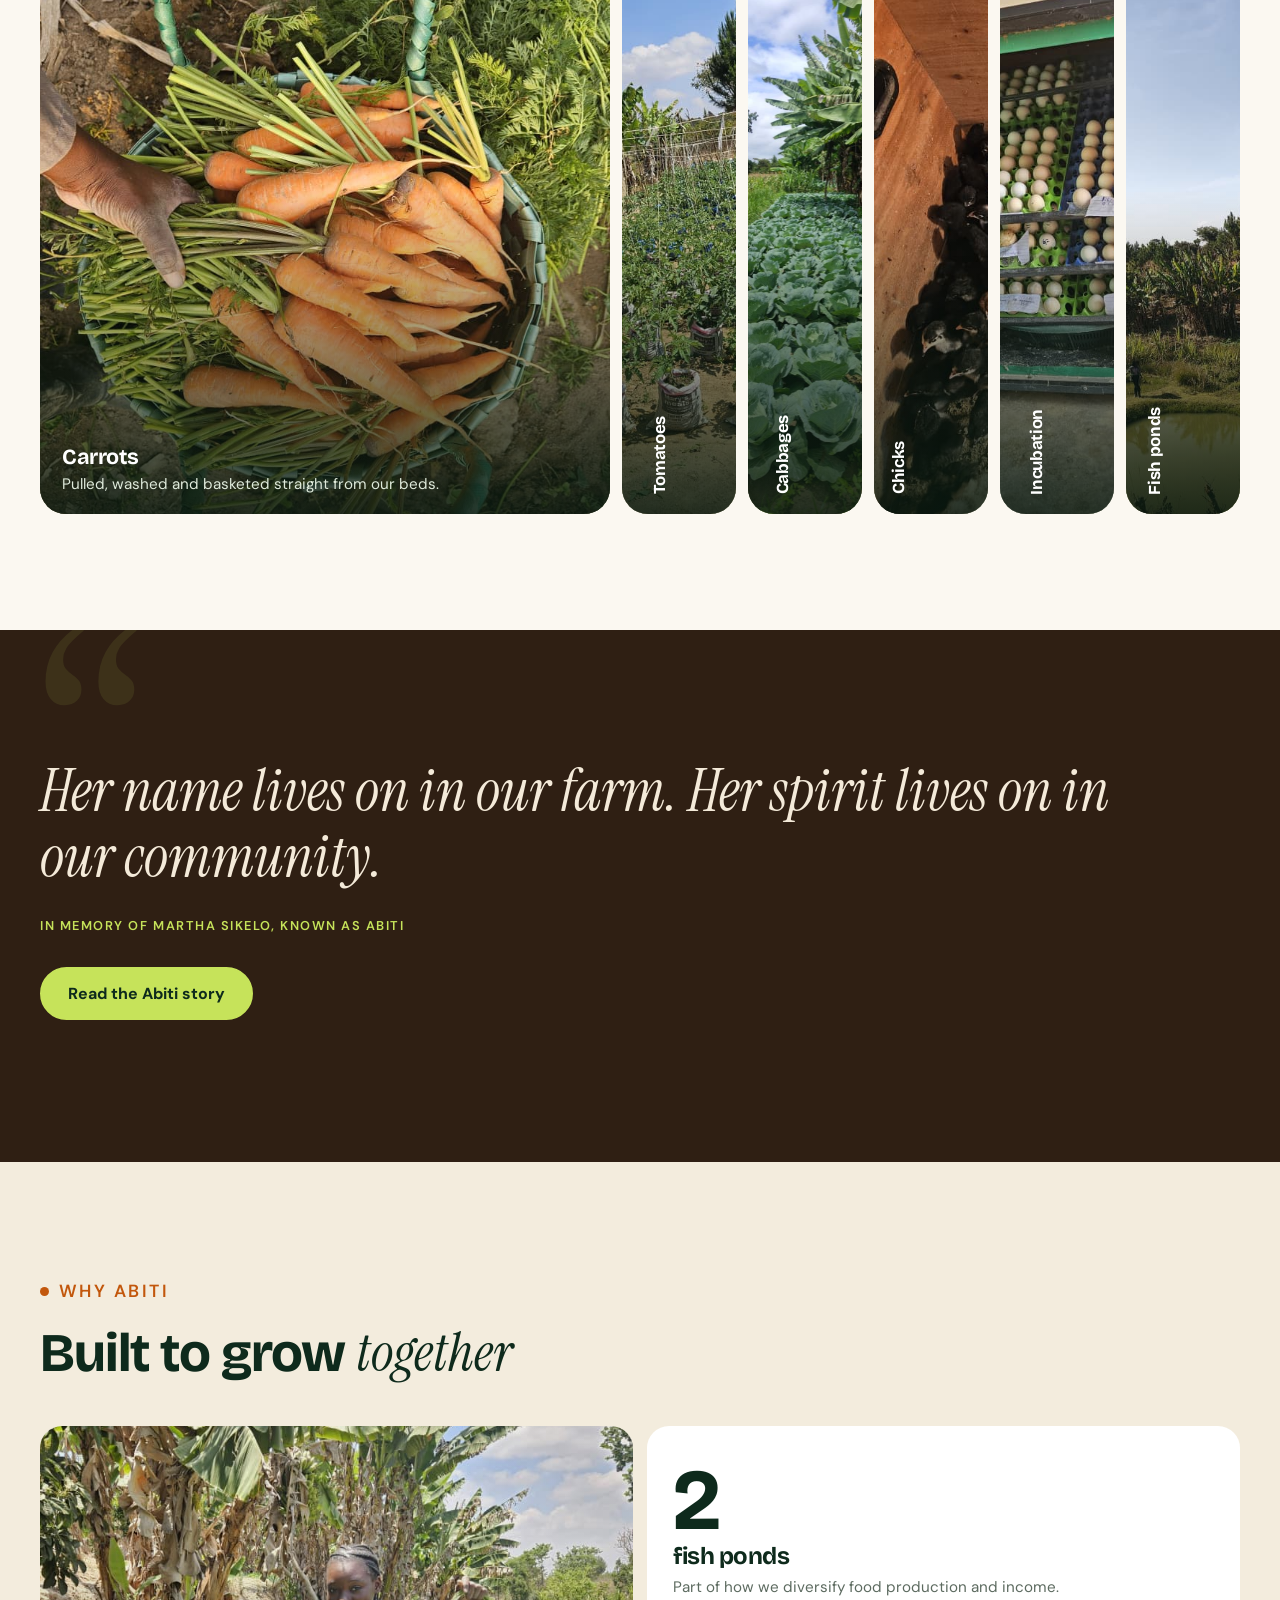
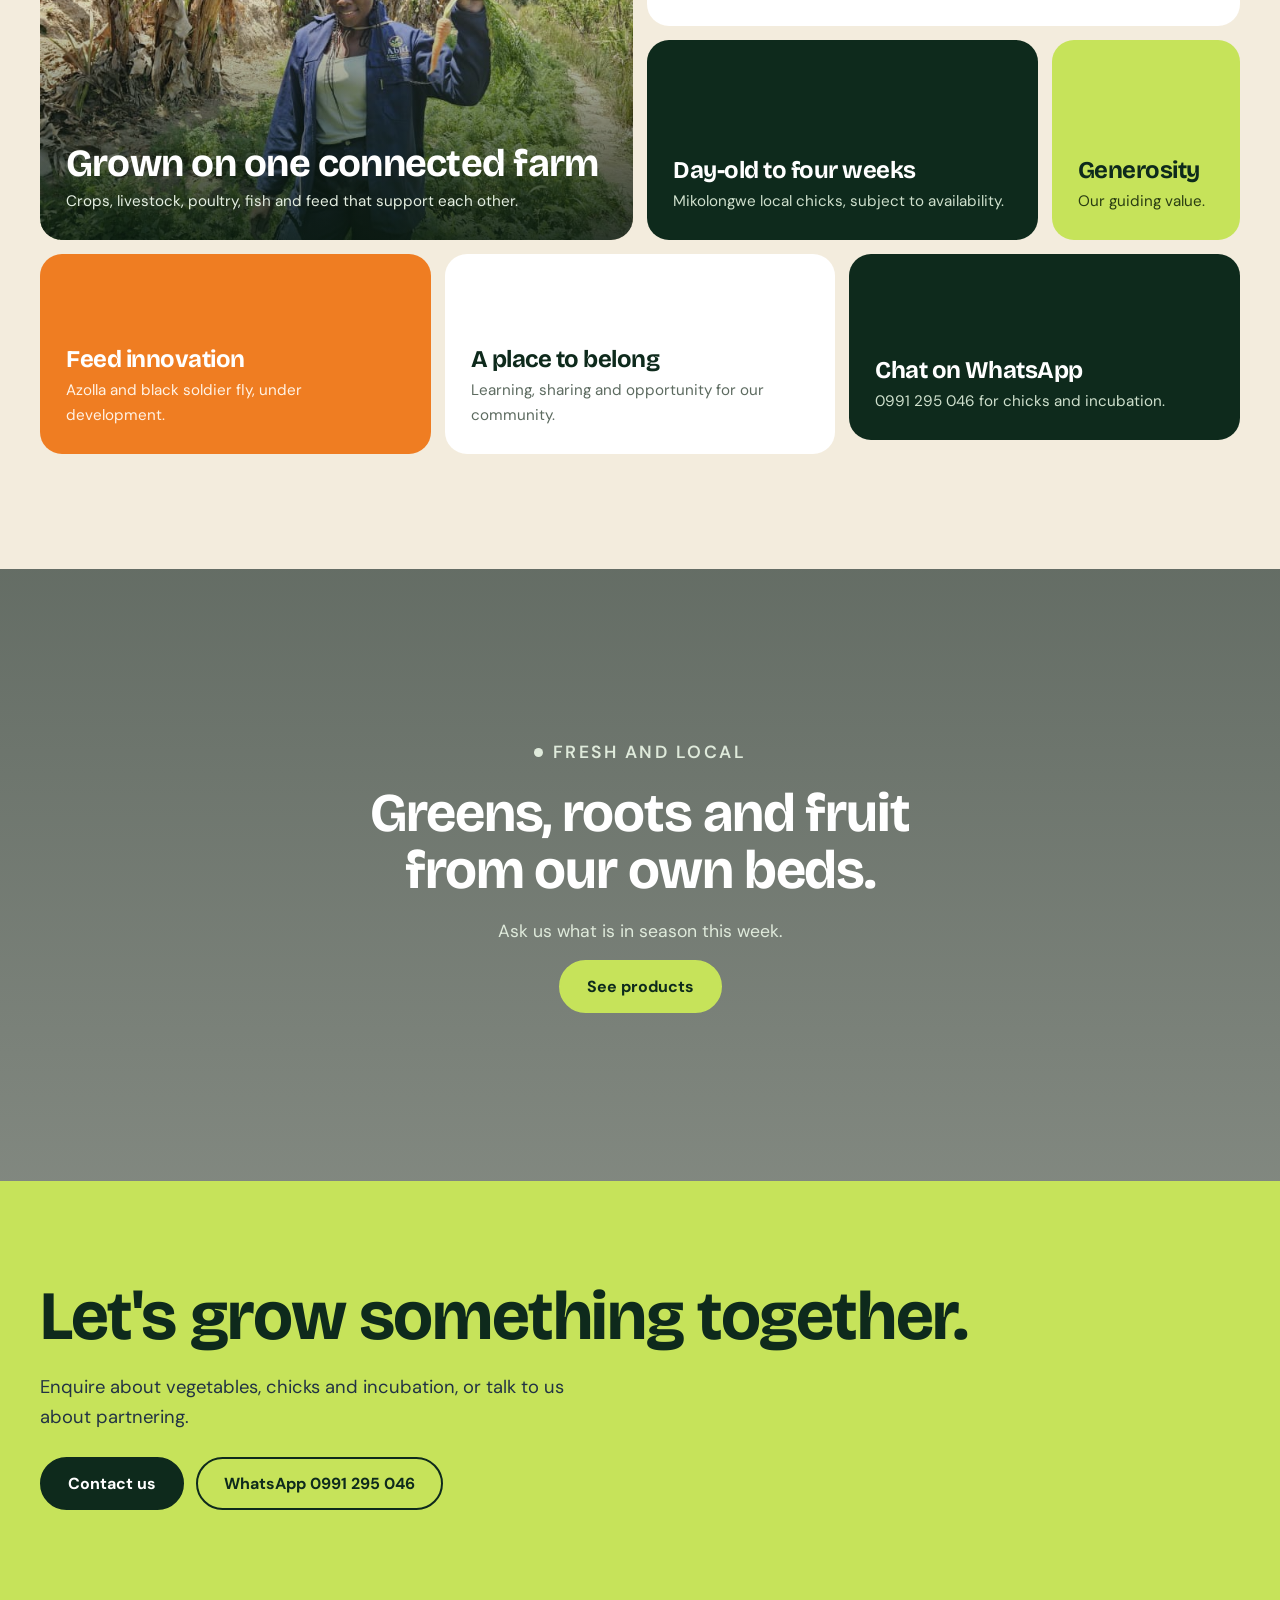
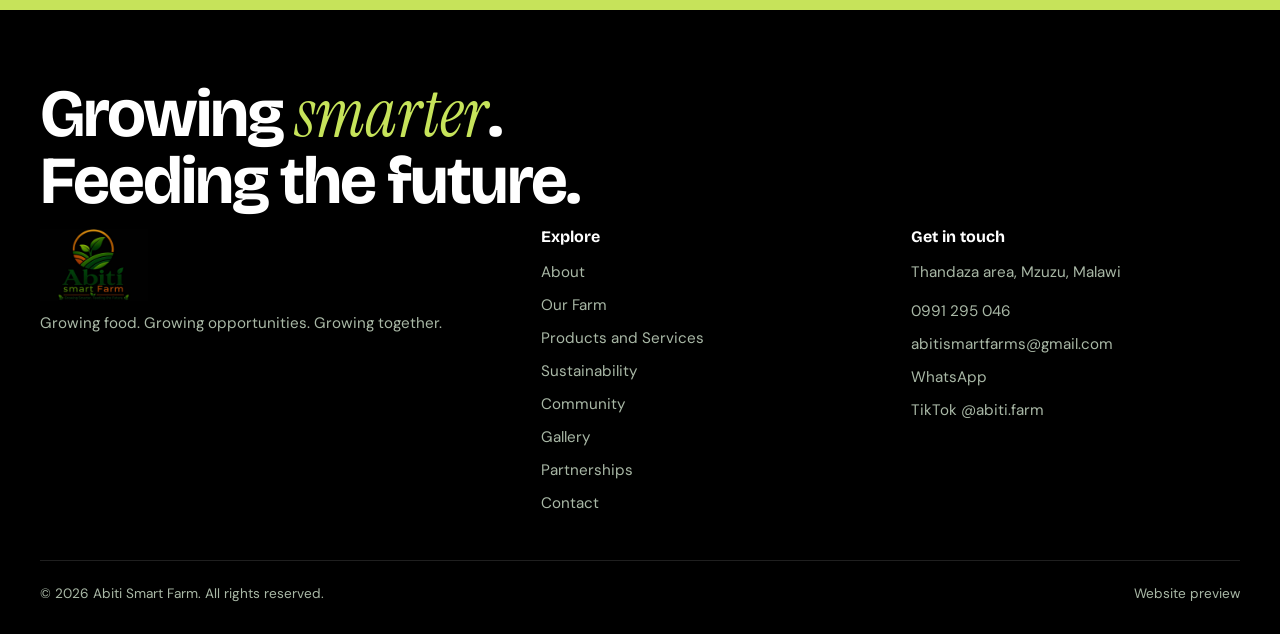
==== commit 2fc75b82: "Phone polish: tighter spacing, bigger tap targets, collage on mobile headers, swipe lightbox Co-Auth" ====
--- a/index.html
+++ b/index.html
@@ -2,12 +2,13 @@
 <html lang="en">
 <head>
 <meta charset="utf-8">
-<meta name="viewport" content="width=device-width, initial-scale=1">
+<meta name="viewport" content="width=device-width, initial-scale=1, viewport-fit=cover">
 <title>Abiti Smart Farm | Growing Smarter, Feeding the Future</title>
 <meta name="description" content="Abiti Smart Farm in Mzuzu, Malawi: vegetables, poultry, fish, pigs, local chicks and incubation services.">
 <link rel="preconnect" href="https://fonts.googleapis.com">
 <link rel="preconnect" href="https://fonts.gstatic.com" crossorigin>
 <link href="https://fonts.googleapis.com/css2?family=Bricolage+Grotesque:wght@500;600;700;800&family=DM+Sans:wght@400;500;600;700&family=Instrument+Serif:ital@1&display=swap" rel="stylesheet">
+<meta name="theme-color" content="#0e2a1c">
 <link rel="stylesheet" href="styles.css">
 </head>
 <body>
--- a/styles.css
+++ b/styles.css
@@ -372,6 +372,82 @@
 .el:not(.on) .cap { left: 50%; right: auto; transform: translateX(-50%); }
 @media (max-width: 760px) { .el:not(.on) h3 { writing-mode: horizontal-tb; transform: none; } .el:not(.on) .cap { left: 22px; transform: none; } }
 
+/* ---------- Inner-page upgrades ---------- */
+.mini { position: relative; height: 310px; width: 100%; max-width: 380px; justify-self: end; }
+.mini .pol { padding: 8px 8px 32px; }
+.mini .pol span { font-size: .72rem; bottom: 8px; left: 11px; }
+.mini .m1 { width: 47%; aspect-ratio: 3/4; left: 0; top: 16%; --r: -6deg; }
+.mini .m2 { width: 46%; aspect-ratio: 1; right: 0; top: 0; --r: 5deg; }
+.mini .m3 { width: 42%; aspect-ratio: 4/3.4; right: 10%; bottom: 0; --r: -3deg; z-index: 2; }
+@media (max-width: 760px) { .page-head .mini { display: none; } }
+.fb.sp2 { grid-column: span 2; } .fb.sp3 { grid-column: span 3; } .fb.sp6 { grid-column: span 6; } .fb.rows2 { grid-row: span 2; }
+.fb.white { background: #fff; } .fb.cream2 { background: #ebe2cf; }
+.fb .n { font: 700 .8rem var(--f-display); letter-spacing: .14em; text-transform: uppercase; color: var(--carrot-deep); margin-bottom: auto; }
+.fb.dark .n { color: var(--lime); } .fb.lime .n { color: var(--forest); } .fb.orange .n { color: #fff; }
+a.fb { transition: transform .3s, box-shadow .3s; } a.fb:hover { transform: translateY(-5px); box-shadow: 0 18px 36px rgba(14,42,28,.16); }
+.fb.wa { background: #25d366; } .fb.wa h3 { color: #06361a; } .fb.wa p { color: #0b4a26; }
+@media (max-width: 860px) { .fb.sp2, .fb.sp3, .fb.sp6 { grid-column: span 2; } .fb.rows2 { grid-row: auto; } }
+.pcards { display: grid; grid-template-columns: repeat(auto-fit, minmax(240px, 1fr)); gap: 14px; }
+.band .hero-cta { justify-content: center; }
+.fb.wa .n { color: #06361a; }
+
+/* ---------- Phone polish ---------- */
+@media (max-width: 760px) {
+  body { font-size: 1rem; }
+  .wrap { width: min(1200px, 100% - 32px); }
+  .section { padding: 52px 0; }
+  .section-head { margin-bottom: 28px; }
+  h2 { font-size: clamp(1.8rem, 8vw, 2.4rem); }
+  .btn { padding: 13px 22px; min-height: 46px; }
+  .btn-sm { min-height: 44px; padding: 11px 20px; }
+  .tab { min-height: 42px; padding: 9px 18px; }
+  .hero { padding-top: 112px; }
+  .hero h1 { font-size: clamp(2.6rem, 13vw, 3.6rem); margin-bottom: 18px; }
+  .hero-grid { padding-bottom: 44px; gap: 30px; }
+  .hero-cta .btn { flex: 1 1 auto; }
+  .facts { display: grid; grid-template-columns: repeat(3, 1fr); gap: 10px; margin-top: 28px; padding-top: 18px; font-size: .8rem; }
+  .facts b { font-size: 1.25rem; }
+  .collage { aspect-ratio: 1 / .95; max-width: 420px; }
+  .pol { padding: 7px 7px 30px; }
+  .pol span { font-size: .68rem; left: 10px; bottom: 8px; }
+  .sticker { width: 84px; height: 84px; font-size: .66rem; }
+  .collage .sticker { right: 36%; top: 38%; }
+  .marquee span { font-size: 1.05rem; padding: 11px 0; }
+  .band { min-height: 0; padding: 64px 0; }
+  .band-stats { gap: 18px 30px; }
+  .band-stats b { font-size: 2.6rem; }
+  .bento { grid-auto-rows: 170px; }
+  .elastic .el { height: 66px; border-radius: 20px; }
+  .elastic .el.on { height: 300px; }
+  .fbento { gap: 10px; grid-auto-rows: minmax(130px, auto); }
+  .fb { padding: 20px; border-radius: 18px; }
+  .fb h3 { font-size: 1.25rem; }
+  .fb.photo h3 { font-size: 1.5rem; }
+  .fb .big { font-size: 3rem; }
+  .fb.a, .fb.sp3.photo { min-height: 260px; }
+  .products { gap: 16px; }
+  .quote-block { padding: 64px 0; }
+  .quote-block::before { font-size: 12rem; }
+  .page-head { padding: 112px 0 46px; }
+  .page-head .wrap { gap: 26px; }
+  .page-head h1 { font-size: clamp(2.2rem, 11vw, 3rem); }
+  .page-head .mini { display: block; height: 230px; max-width: 320px; margin-inline: auto; justify-self: center; }
+  .gallery { columns: 2 140px; column-gap: 10px; }
+  .g { margin-bottom: 10px; border-radius: 16px; }
+  .g figcaption { opacity: 1; font-size: .72rem; padding: 22px 10px 8px; }
+  .enterprise { padding: 22px 0; gap: 20px; }
+  .form { padding: 22px; border-radius: 22px; }
+  .footer { padding: 52px 0 24px; padding-bottom: calc(24px + env(safe-area-inset-bottom, 0px)); }
+  .footer-big { font-size: 2.1rem; margin-bottom: 28px; }
+  .footer-top { gap: 26px; }
+  .footer-top a { padding: 4px 0; }
+  .wa-float { width: 50px; height: 50px; right: 14px; bottom: calc(14px + env(safe-area-inset-bottom, 0px)); }
+  .wa-float svg { width: 26px; height: 26px; }
+  .lb-nav { width: 44px; height: 44px; }
+  .lb-nav.prev { left: 8px; } .lb-nav.next { right: 8px; }
+}
+@media (max-width: 380px) { .hero h1 { font-size: 2.4rem; } .hero-cta .btn { width: 100%; } }
+
 .tab { font-family: var(--f-body); }
 
 [hidden] { display: none !important; }
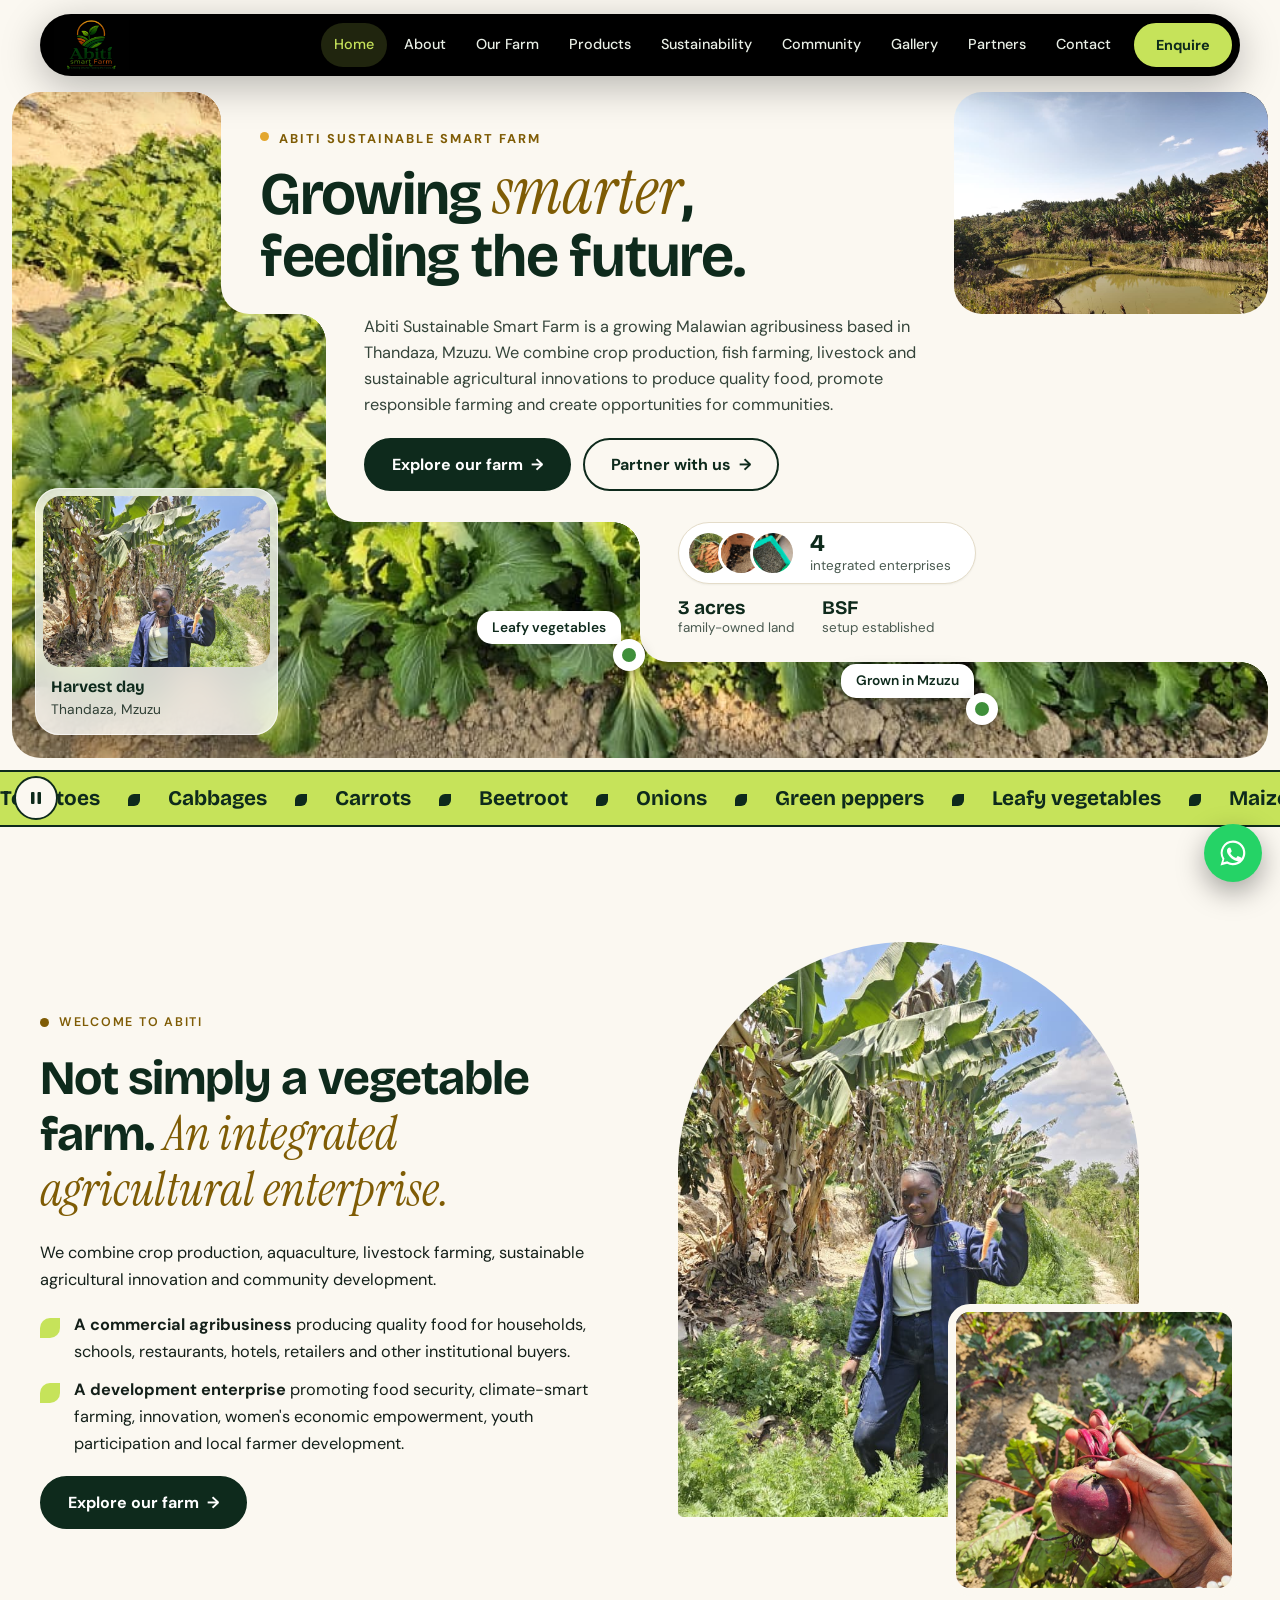
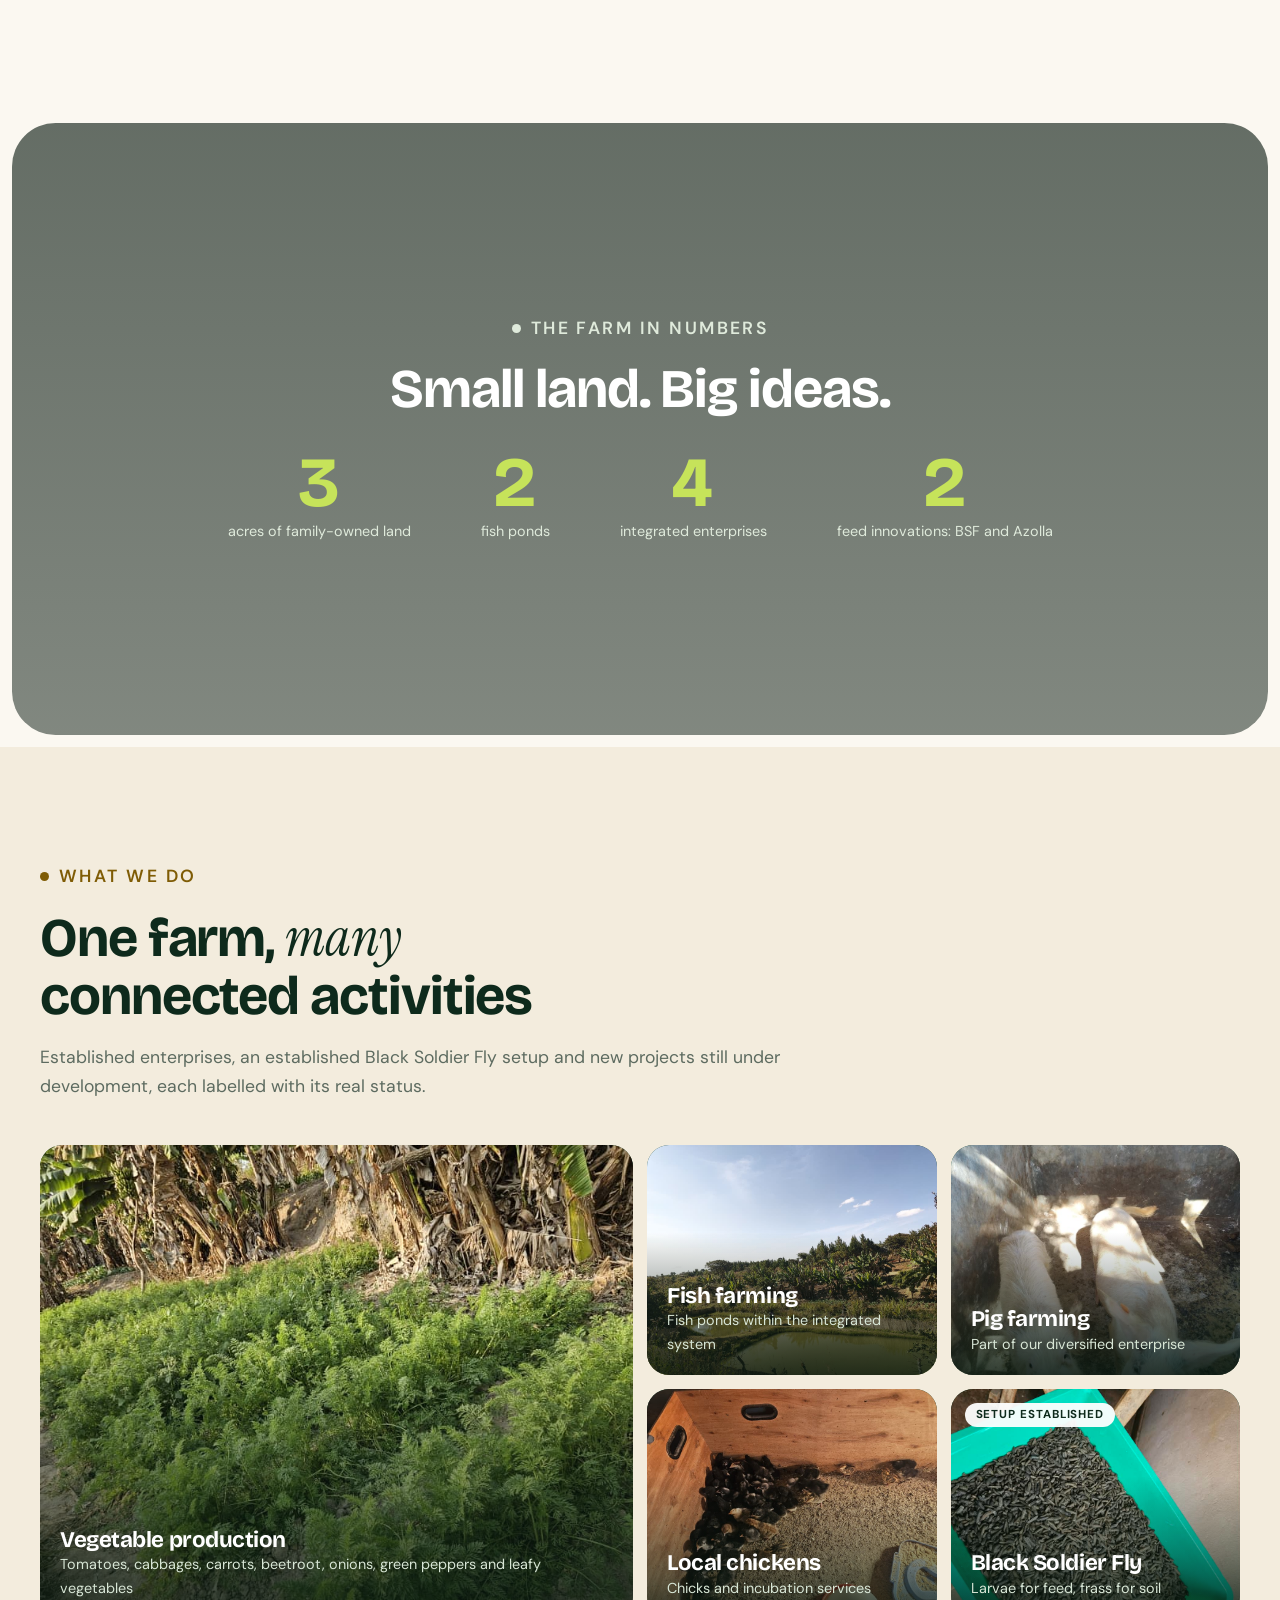
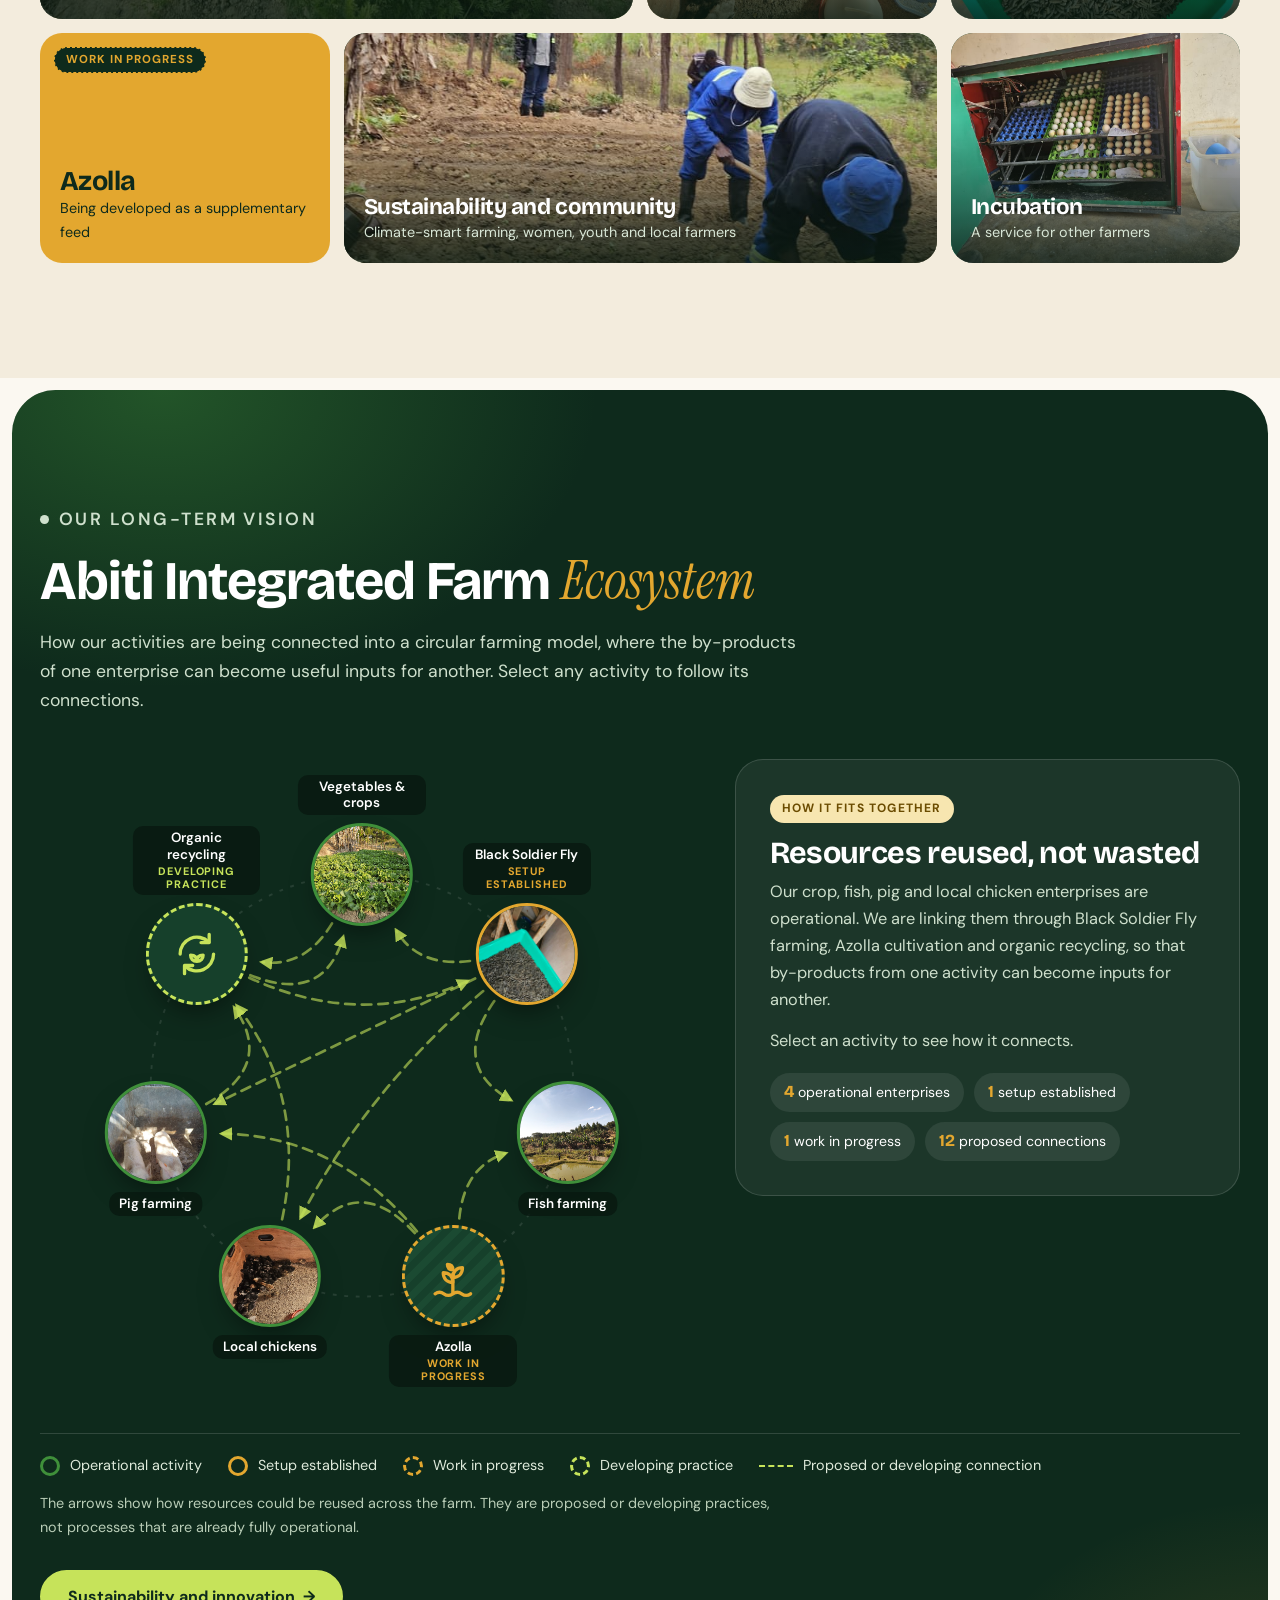
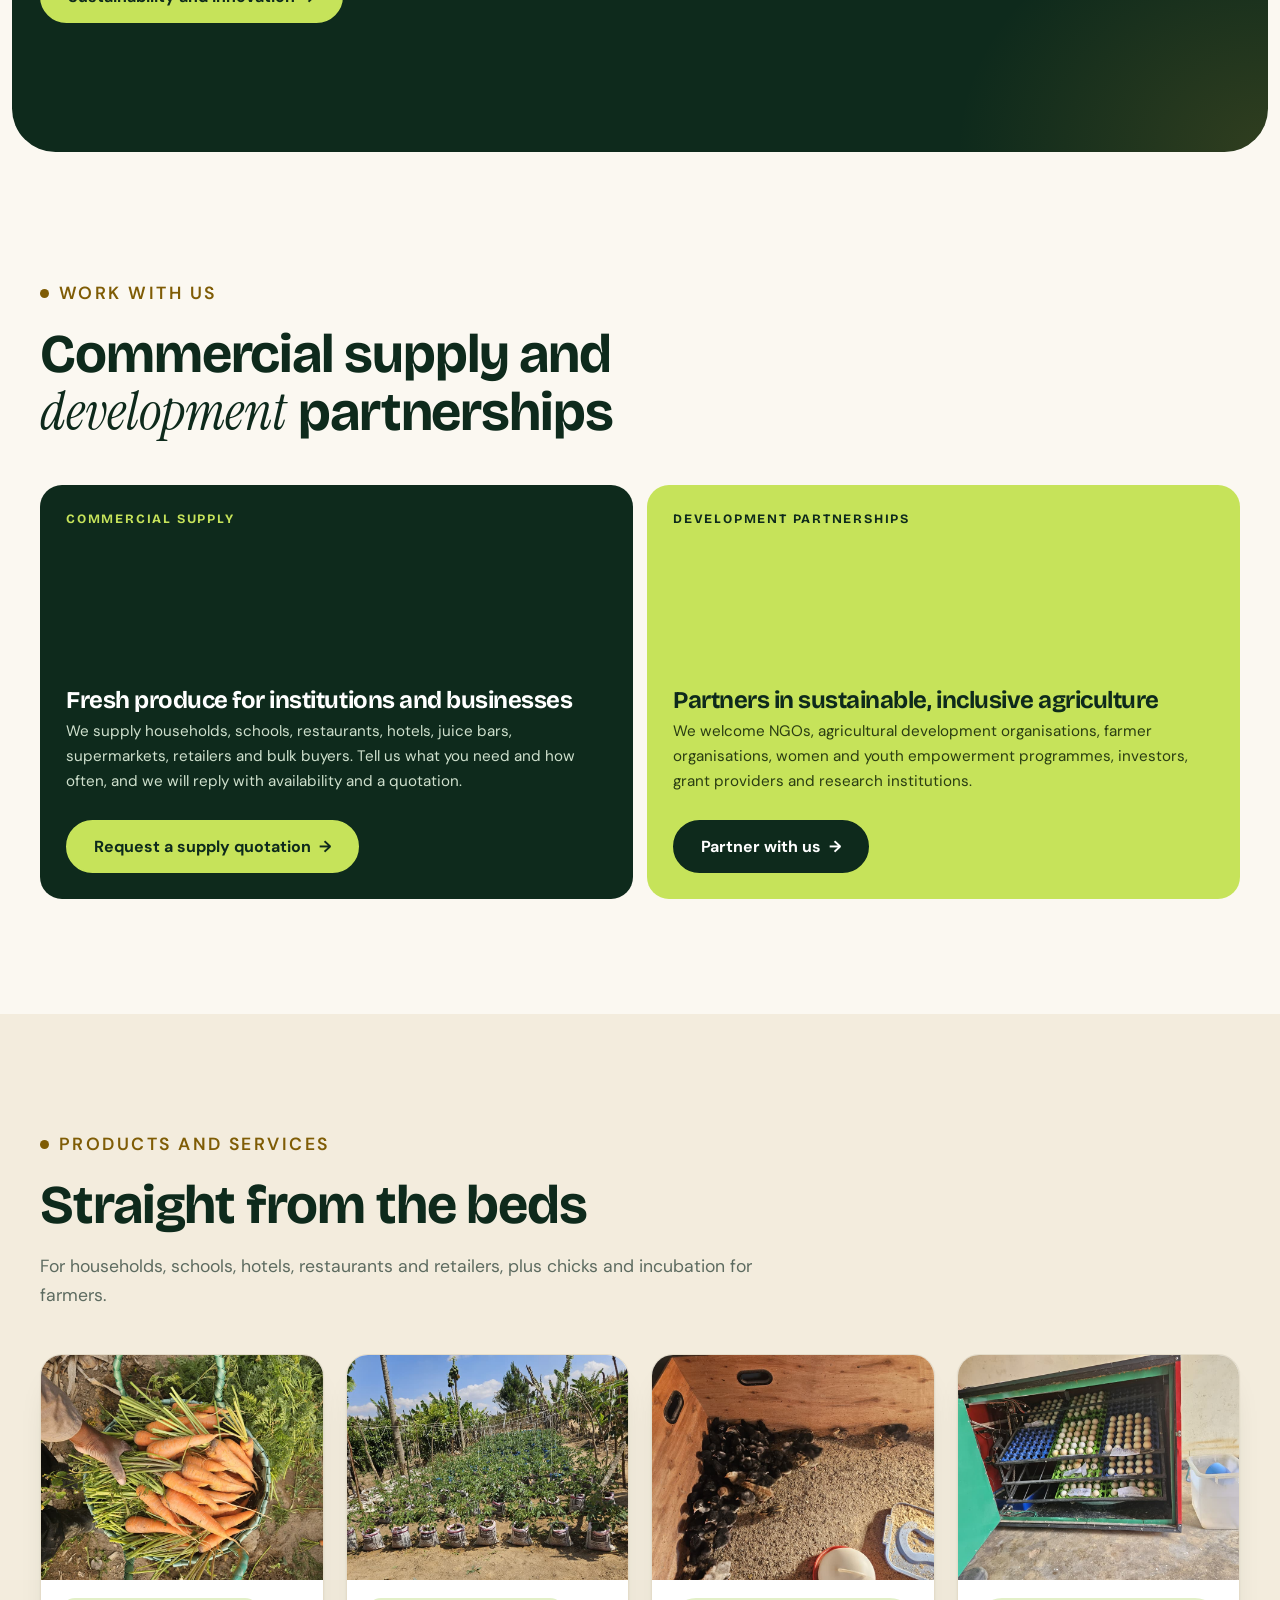
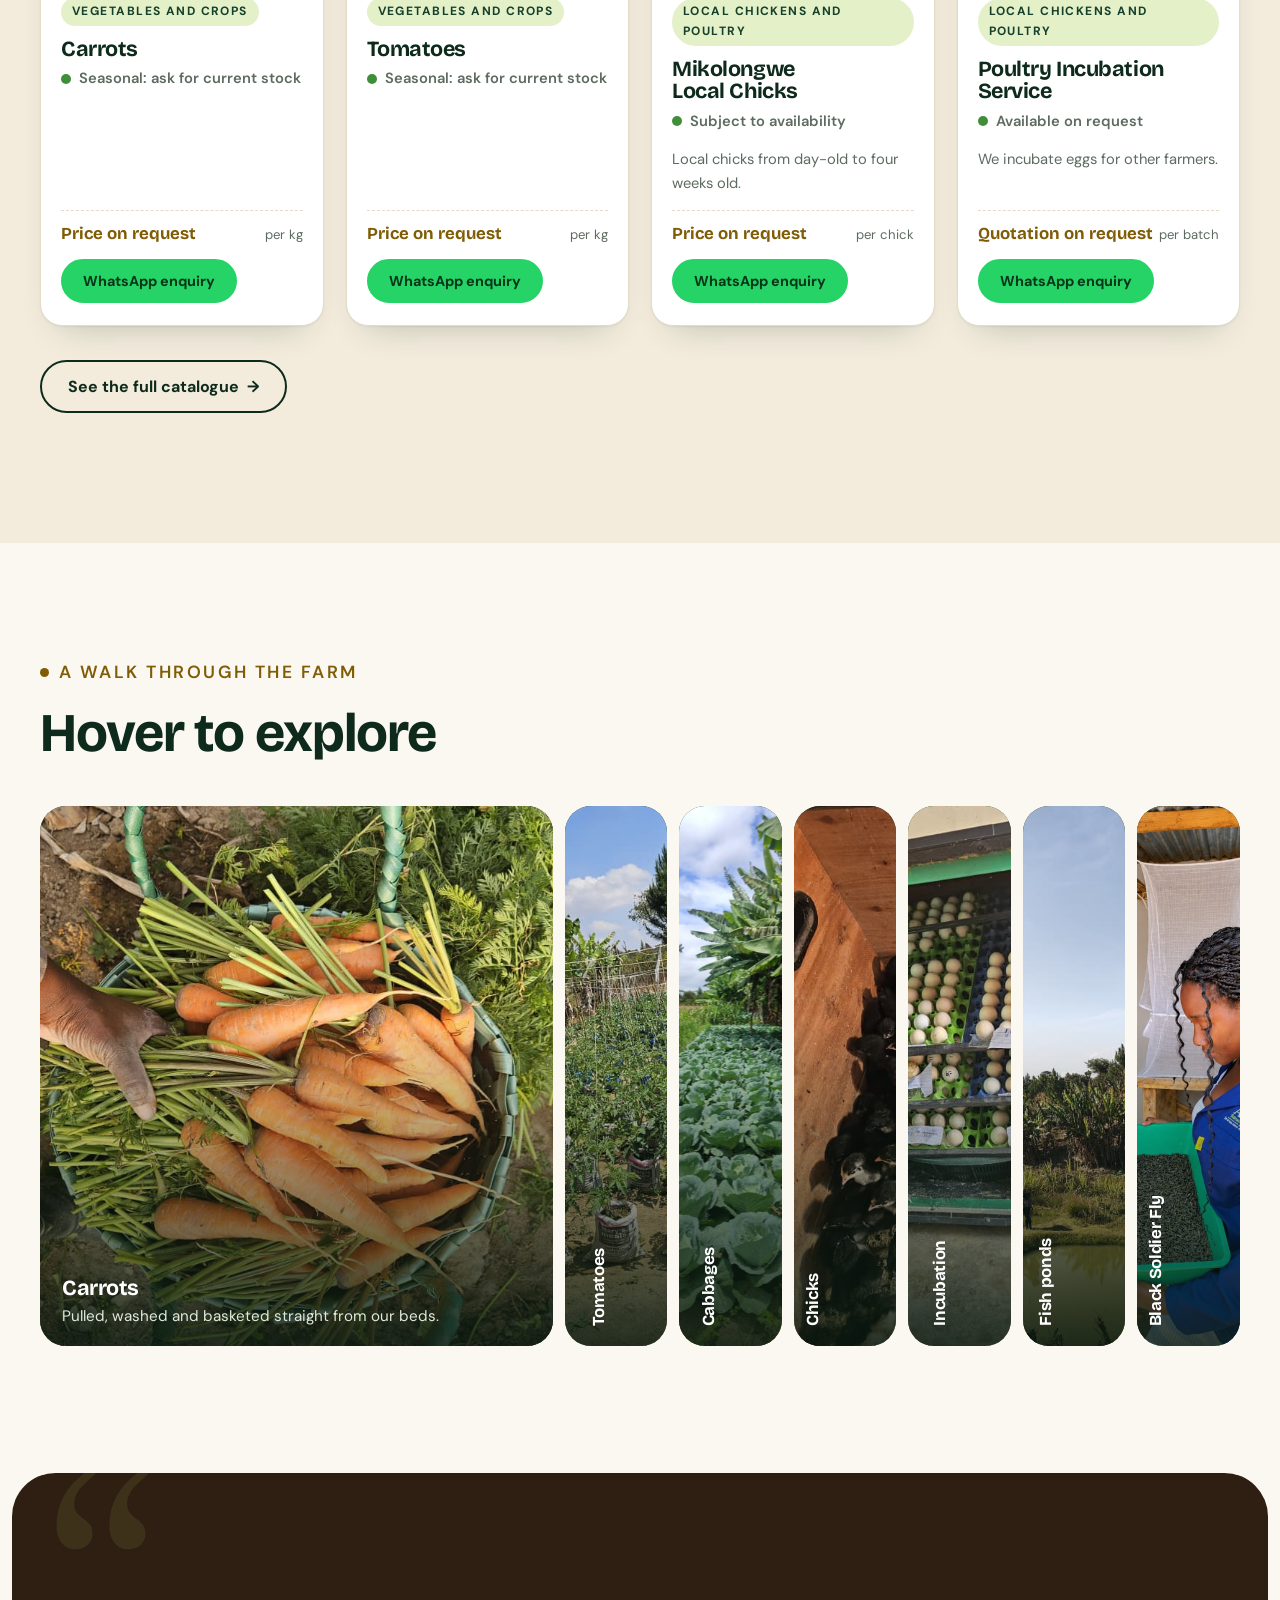
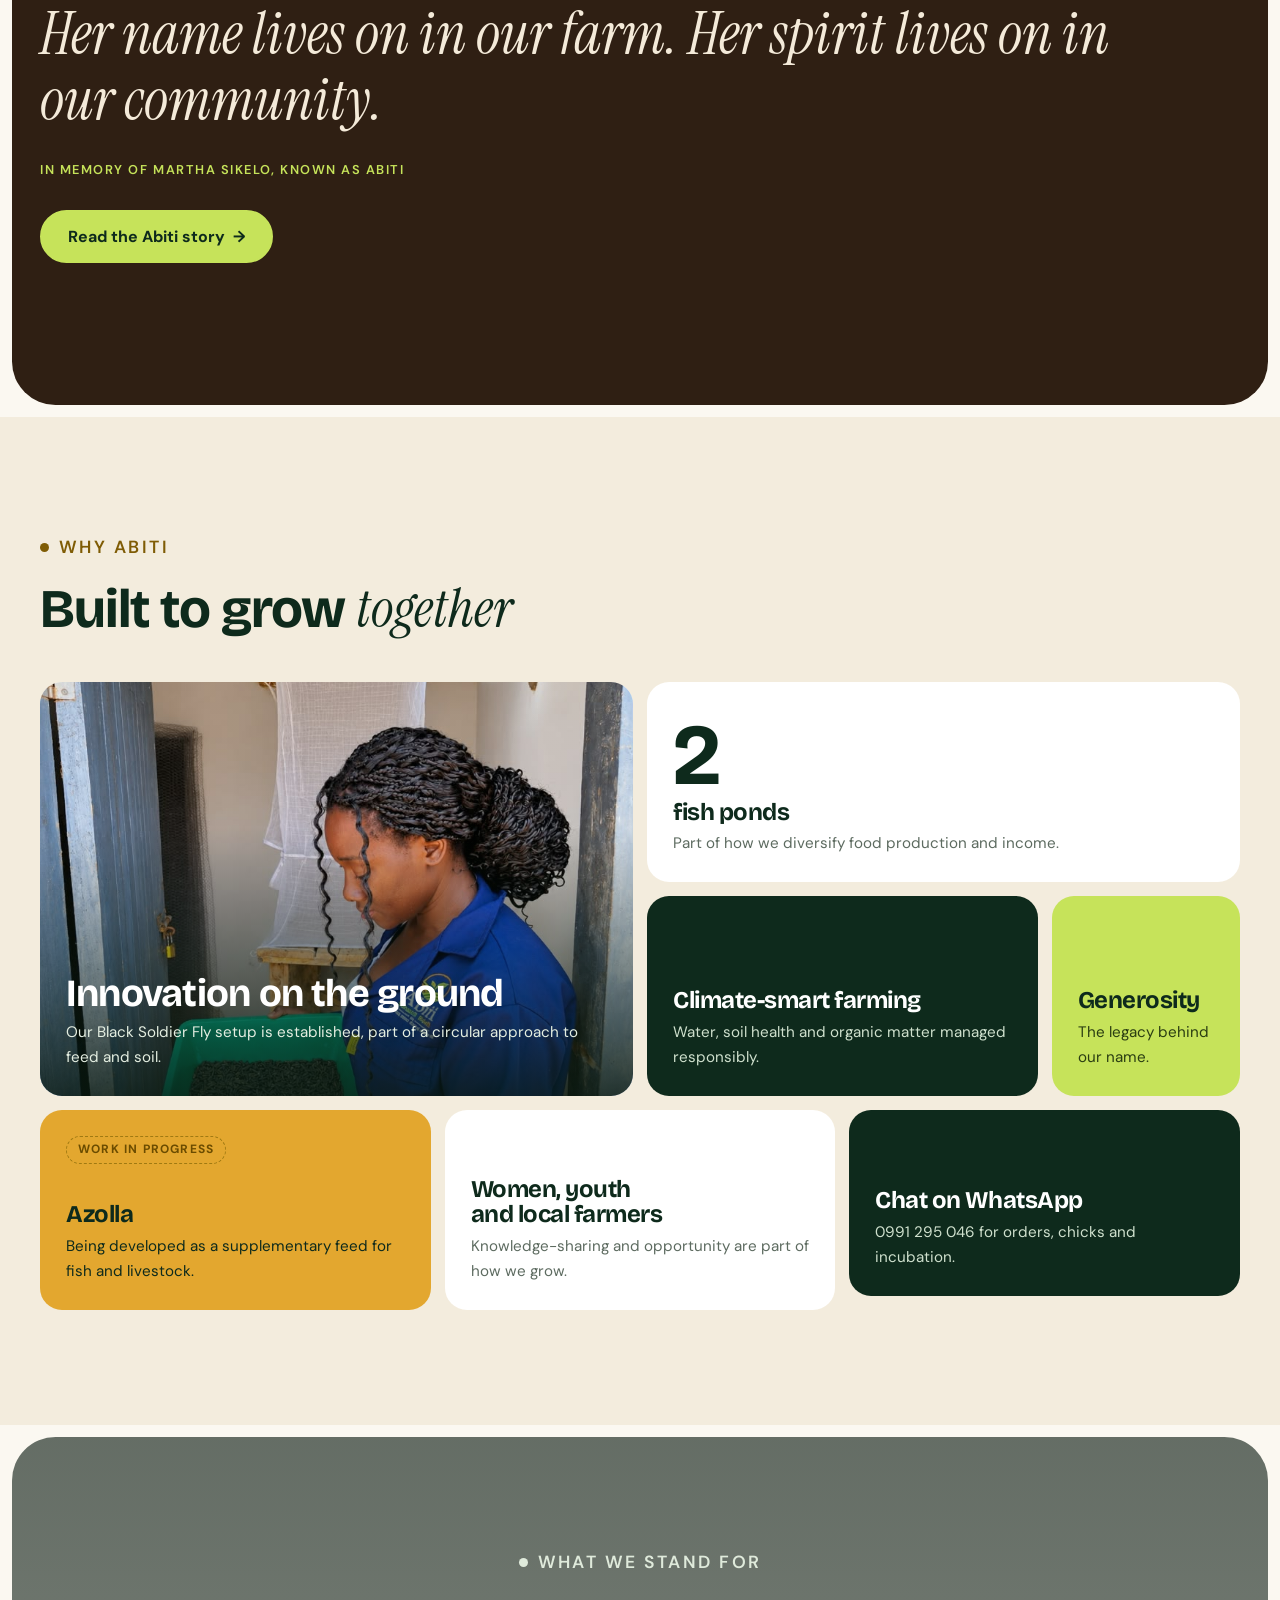
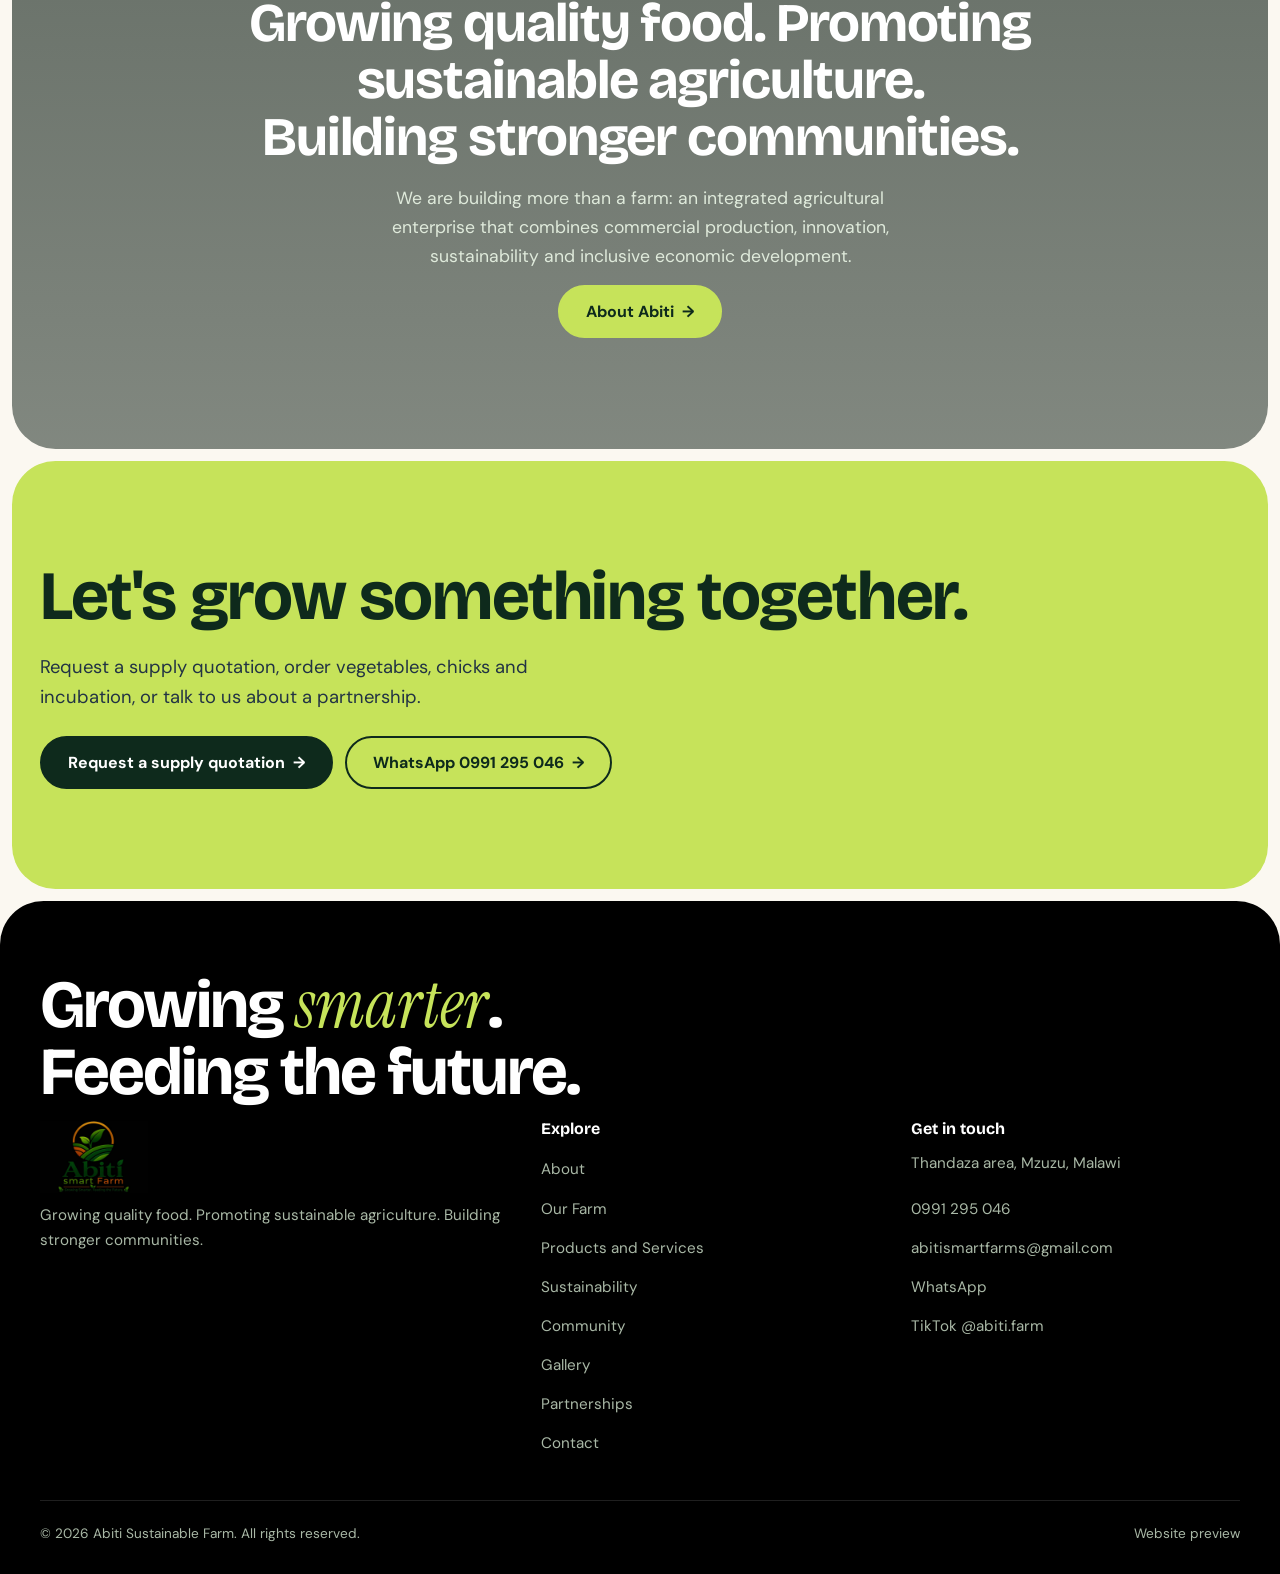
==== commit 54d157a2: "Add owner's brief content, BSF photos and farm ecosystem diagram - Rename to Abiti Sustainable Smart" ====
--- a/index.html
+++ b/index.html
@@ -3,73 +3,102 @@
 <head>
 <meta charset="utf-8">
 <meta name="viewport" content="width=device-width, initial-scale=1, viewport-fit=cover">
-<title>Abiti Smart Farm | Growing Smarter, Feeding the Future</title>
-<meta name="description" content="Abiti Smart Farm in Mzuzu, Malawi: vegetables, poultry, fish, pigs, local chicks and incubation services.">
+<title>Abiti Sustainable Smart Farm | Growing Smarter, Feeding the Future</title>
+<meta name="description" content="Abiti Sustainable Smart Farm is a growing Malawian agribusiness in Thandaza, Mzuzu, combining vegetables and crops, fish farming, pigs, local chickens and Black Soldier Fly farming.">
+<meta property="og:title" content="Abiti Sustainable Smart Farm | Growing Smarter, Feeding the Future">
+<meta property="og:description" content="Growing quality food. Promoting sustainable agriculture. Building stronger communities. An integrated agribusiness in Thandaza, Mzuzu, Malawi.">
+<meta property="og:image" content="images/leafy-greens.jpg">
+<meta property="og:type" content="website">
+<script type="application/ld+json">{"@context":"https://schema.org","@type":"LocalBusiness","name":"Abiti Sustainable Smart Farm","legalName":"Abiti Sustainable Farm","slogan":"Growing Smarter, Feeding the Future.","telephone":"+265991295046","email":"abitismartfarms@gmail.com","address":{"@type":"PostalAddress","addressLocality":"Mzuzu","addressRegion":"Northern Region","addressCountry":"MW","streetAddress":"Thandaza"},"sameAs":["https://www.tiktok.com/@abiti.farm"]}</script>
 <link rel="preconnect" href="https://fonts.googleapis.com">
 <link rel="preconnect" href="https://fonts.gstatic.com" crossorigin>
 <link href="https://fonts.googleapis.com/css2?family=Bricolage+Grotesque:wght@500;600;700;800&family=DM+Sans:wght@400;500;600;700&family=Instrument+Serif:ital@1&display=swap" rel="stylesheet">
 <meta name="theme-color" content="#0e2a1c">
+<script>document.documentElement.classList.add('js')</script>
 <link rel="stylesheet" href="styles.css">
 </head>
 <body>
+<a class="skip-link" href="#main">Skip to main content</a>
 <header class="nav"><div class="nav-inner">
-<a class="brand" href="index.html" aria-label="Abiti Smart Farm home"><img src="images/logo.jpg" alt="Abiti Smart Farm logo"></a>
+<a class="brand" href="index.html" aria-label="Abiti Sustainable Smart Farm home"><img src="images/logo.jpg" alt="Abiti Sustainable Smart Farm logo"></a>
 <button class="menu-btn" aria-label="Menu" aria-expanded="false" aria-controls="menu"><span></span><span></span><span></span></button>
-<nav id="menu" class="menu"><a href="index.html" class="active">Home</a><a href="about.html">About</a><a href="farm.html">Our Farm</a><a href="products.html">Products</a><a href="sustainability.html">Sustainability</a><a href="community.html">Community</a><a href="gallery.html">Gallery</a><a href="partnerships.html">Partners</a><a href="contact.html">Contact</a><a class="btn btn-sm" href="products.html#enquire">Enquire</a></nav>
+<nav id="menu" class="menu" aria-label="Main"><a href="index.html" class="active" aria-current="page">Home</a><a href="about.html">About</a><a href="farm.html">Our Farm</a><a href="products.html">Products</a><a href="sustainability.html">Sustainability</a><a href="community.html">Community</a><a href="gallery.html">Gallery</a><a href="partnerships.html">Partners</a><a href="contact.html">Contact</a><a class="btn btn-sm" href="products.html#enquire">Enquire</a></nav>
 </div></header>
+<main id="main" tabindex="-1">
 
-<section class="hero"><div class="wrap hero-grid">
-<div class="hero-copy">
-<p class="eyebrow">Mzuzu, Malawi</p>
-<h1>Growing <em>smarter</em>, feeding the future.</h1>
-<p class="lead">Vegetables and field crops, pigs, poultry, fish and local chicks, grown on one connected farm and inspired by a legacy of generosity.</p>
-<div class="hero-cta"><a href="products.html" class="btn">See what we grow</a><a href="about.html" class="btn btn-ghost">Our story</a></div>
-<div class="facts"><span><b>3 acres</b>family-owned land</span><span><b>2</b>fish ponds</span><span><b>5</b>farm enterprises</span></div>
+<section class="hx" aria-labelledby="hx-title">
+<div class="hx-frame">
+<img class="hx-bg" src="images/leafy-greens.jpg" alt="" aria-hidden="true" fetchpriority="high">
+<div class="hx-title">
+<h1 id="hx-title"><span class="hx-brand">Abiti Sustainable Smart Farm</span> Growing <em>smarter</em>, feeding the future.</h1>
 </div>
-<div class="hero-art collage" aria-hidden="true">
-<figure class="pol p1" data-speed="0.06"><img src="images/carrots-basket-2.jpg" alt=""><span>Carrots, fresh from the bed</span></figure>
-<figure class="pol p2" data-speed="-0.05"><img src="images/chicks.jpg" alt="" style="object-position:12% 45%"><span>Mikolongwe chicks</span></figure>
-<figure class="pol p3" data-speed="0.09"><img src="images/tomatoes.jpg" alt=""><span>Trellised tomatoes</span></figure>
-<figure class="pol p4" data-speed="-0.08"><img src="images/beetroot-hand.jpg" alt=""><span>Beetroot</span></figure>
-<div class="sticker">Fresh from Thandaza</div>
-</div></div></section>
-<div class="marquee" aria-hidden="true"><div class="marquee-track"><span>Carrots</span><span>Tomatoes</span><span>Cabbages</span><span>Beetroot</span><span>Leafy greens</span><span>Mikolongwe chicks</span><span>Poultry incubation</span><span>Fresh fish</span><span>Pigs</span><span>Maize</span><span>Sweet potatoes</span><span>Groundnuts</span><span>Carrots</span><span>Tomatoes</span><span>Cabbages</span><span>Beetroot</span><span>Leafy greens</span><span>Mikolongwe chicks</span><span>Poultry incubation</span><span>Fresh fish</span><span>Pigs</span><span>Maize</span><span>Sweet potatoes</span><span>Groundnuts</span></div></div>
+<figure class="hx-tile" aria-hidden="true"><div class="hx-tile-in"><img src="images/fish-ponds.jpg" alt="" style="object-position:50% 70%"></div></figure>
+<div class="hx-lead">
+<p class="lead">Abiti Sustainable Smart Farm is a growing Malawian agribusiness based in Thandaza, Mzuzu. We combine crop production, fish farming, livestock and sustainable agricultural innovations to produce quality food, promote responsible farming and create opportunities for communities.</p>
+<div class="hero-cta"><a href="farm.html" class="btn btn-dark">Explore our farm</a><a href="partnerships.html" class="btn btn-line">Partner with us</a></div>
+</div>
+<div class="hx-stat">
+<div class="hx-pill"><span class="hx-avs" aria-hidden="true"><img src="images/carrots-basket-2.jpg" alt=""><img src="images/chicks.jpg" alt="" style="object-position:12% 45%"><img src="images/bsf-larvae.jpg" alt=""></span><span class="hx-pill-t"><b>4</b><small>integrated enterprises</small></span></div>
+<div class="hx-facts"><span><b>3 acres</b><small>family-owned land</small></span><span><b>BSF</b><small>setup established</small></span></div>
+</div>
+<figure class="hx-card"><img src="images/carrot-farmer.jpg" alt=""><figcaption><b>Harvest day</b><span>Thandaza, Mzuzu</span></figcaption></figure>
+<div class="hx-pins" aria-hidden="true"><span class="hx-pin pin1"><b>Leafy vegetables</b><i></i></span><span class="hx-pin pin2"><b>Grown in Mzuzu</b><i></i></span></div>
+</div>
+</section>
+<div class="marquee" aria-hidden="true"><div class="marquee-track"><span>Tomatoes</span><span>Cabbages</span><span>Carrots</span><span>Beetroot</span><span>Onions</span><span>Green peppers</span><span>Leafy vegetables</span><span>Maize</span><span>Beans</span><span>Fish farming</span><span>Pig farming</span><span>Local chickens</span><span>Black Soldier Fly</span><span>Tomatoes</span><span>Cabbages</span><span>Carrots</span><span>Beetroot</span><span>Onions</span><span>Green peppers</span><span>Leafy vegetables</span><span>Maize</span><span>Beans</span><span>Fish farming</span><span>Pig farming</span><span>Local chickens</span><span>Black Soldier Fly</span></div></div>
 
 <section class="section"><div class="wrap split">
 <div class="rv"><p class="eyebrow dark">Welcome to Abiti</p>
-<p class="statement">More than a farm. <em>A place to belong.</em></p>
-<p style="margin-top:22px;max-width:34em">We are building an integrated farm that combines crops, livestock, poultry, fish and incubation with agricultural innovation. Our mission goes beyond food: we want to create opportunities, promote responsible farming and grow a welcoming community.</p>
-<a href="farm.html" class="btn btn-dark">Explore the farm</a></div>
+<p class="statement">Not simply a vegetable farm. <em>An integrated agricultural enterprise.</em></p>
+<p style="margin-top:22px;max-width:34em">We combine crop production, aquaculture, livestock farming, sustainable agricultural innovation and community development.</p>
+<ul class="ticks" style="max-width:34em"><li><b>A commercial agribusiness</b> producing quality food for households, schools, restaurants, hotels, retailers and other institutional buyers.</li><li><b>A development enterprise</b> promoting food security, climate-smart farming, innovation, women's economic empowerment, youth participation and local farmer development.</li></ul>
+<a href="farm.html" class="btn btn-dark">Explore our farm</a></div>
 <div class="duo rv"><img class="p1" src="images/carrot-farmer.jpg" alt="Harvesting carrots among the banana trees"><img class="p2" src="images/beetroot-hand.jpg" alt="A freshly pulled beetroot"></div>
 </div></section>
 
 <section class="band" style="--img:url(images/cabbages.jpg)"><div class="wrap rv">
 <p class="eyebrow">The farm in numbers</p><h2>Small land. Big ideas.</h2>
-<div class="band-stats"><div><b data-count="3">0</b><span>acres of family-owned land</span></div><div><b data-count="2">0</b><span>fish ponds</span></div><div><b data-count="5">0</b><span>connected enterprises</span></div><div><b data-count="4">0</b><span>weeks, day-old chicks and up</span></div></div>
+<div class="band-stats"><div><b data-count="3">3</b><span>acres of family-owned land</span></div><div><b data-count="2">2</b><span>fish ponds</span></div><div><b data-count="4">4</b><span>integrated enterprises</span></div><div><b data-count="2">2</b><span>feed innovations: BSF and Azolla</span></div></div>
 </div></section>
 
 <section class="section cream"><div class="wrap">
-<div class="section-head rv"><p class="eyebrow dark">On the farm</p><h2>Five enterprises, <em>one</em> system</h2></div>
+<div class="section-head rv"><p class="eyebrow dark">What we do</p><h2>One farm, <em>many</em> connected activities</h2><p>Established enterprises, an established Black Soldier Fly setup and new projects still under development, each labelled with its real status.</p></div>
 <div class="bento rv">
-<a href="farm.html" class="tile wide tall"><img src="images/carrot-bed.jpg" alt=""><div><h3>Vegetables</h3><p>Carrots, tomatoes, cabbages, beetroot and more</p></div></a>
-<a href="farm.html" class="tile"><img src="images/chicks.jpg" alt=""><div><h3>Poultry</h3><p>Mikolongwe local chicks</p></div></a>
-<a href="farm.html" class="tile"><img src="images/incubator.jpg" alt=""><div><h3>Incubation</h3><p>Services for other farmers</p></div></a>
-<a href="farm.html" class="tile"><img src="images/fish-ponds.jpg" alt=""><div><h3>Fish ponds</h3><p>Two ponds on the farm</p></div></a>
-<a href="sustainability.html" class="tile solid"><div><h3>Feed innovation</h3><p>Azolla and black soldier fly, under development</p></div></a>
+<a href="farm.html#crops" class="tile wide tall"><img src="images/carrot-bed.jpg" alt=""><div><h3>Vegetable production</h3><p>Tomatoes, cabbages, carrots, beetroot, onions, green peppers and leafy vegetables</p></div></a>
+<a href="farm.html#fish" class="tile"><img src="images/fish-ponds.jpg" alt=""><div><h3>Fish farming</h3><p>Fish ponds within the integrated system</p></div></a>
+<a href="farm.html#pigs" class="tile"><img src="images/pigs.jpg" alt=""><div><h3>Pig farming</h3><p>Part of our diversified enterprise</p></div></a>
+<a href="farm.html#chickens" class="tile"><img src="images/chicks.jpg" alt="" style="object-position:12% 45%"><div><h3>Local chickens</h3><p>Chicks and incubation services</p></div></a>
+<a href="sustainability.html#bsf" class="tile"><img src="images/bsf-larvae.jpg" alt=""><span class="st">Setup established</span><div><h3>Black Soldier Fly</h3><p>Larvae for feed, frass for soil</p></div></a>
+<a href="sustainability.html#azolla" class="tile solid"><span class="st wip">Work in progress</span><div style="margin-top:auto"><h3>Azolla</h3><p>Being developed as a supplementary feed</p></div></a>
+<a href="community.html" class="tile wide"><img src="images/planting-team.jpg" alt=""><div><h3>Sustainability and community</h3><p>Climate-smart farming, women, youth and local farmers</p></div></a>
+<a href="farm.html#chickens" class="tile"><img src="images/incubator.jpg" alt=""><div><h3>Incubation</h3><p>A service for other farmers</p></div></a>
 </div></div></section>
 
+<section class="section eco-sec" id="ecosystem" aria-labelledby="eco-title"><div class="wrap">
+<div class="section-head rv"><p class="eyebrow">Our long-term vision</p><h2 id="eco-title">Abiti Integrated Farm <em>Ecosystem</em></h2><p>How our activities are being connected into a circular farming model, where the by-products of one enterprise can become useful inputs for another. Select any activity to follow its connections.</p></div>
+<div data-eco><ul class="eco-fallback"><li><b>Operational:</b> vegetable and crop production, fish farming, pig farming and local chicken farming.</li><li><b>Setup established:</b> Black Soldier Fly farming.</li><li><b>Work in progress:</b> Azolla cultivation.</li><li><b>Developing practice:</b> organic waste management and nutrient recycling.</li><li><b>Proposed connections:</b> suitable crop residues and manure feed BSF larvae; BSF larvae and Azolla are explored as supplementary feed for fish, pigs and chickens; BSF frass is explored as a soil amendment.</li></ul></div>
+<p style="margin-top:30px"><a href="sustainability.html" class="btn">Sustainability and innovation</a></p>
+</div></section>
+
 <section class="section"><div class="wrap">
+<div class="section-head rv"><p class="eyebrow dark">Work with us</p><h2>Commercial supply and <em>development</em> partnerships</h2></div>
+<div class="fbento rv">
+<div class="fb sp3 dark rows2"><div class="n">Commercial supply</div><h3>Fresh produce for institutions and businesses</h3><p>We supply households, schools, restaurants, hotels, juice bars, supermarkets, retailers and bulk buyers. Tell us what you need and how often, and we will reply with availability and a quotation.</p><div class="hero-cta"><a class="btn" href="contact.html?item=Supply+quotation">Request a supply quotation</a></div></div>
+<div class="fb sp3 lime rows2"><div class="n">Development partnerships</div><h3>Partners in sustainable, inclusive agriculture</h3><p>We welcome NGOs, agricultural development organisations, farmer organisations, women and youth empowerment programmes, investors, grant providers and research institutions.</p><div class="hero-cta"><a class="btn btn-dark" href="partnerships.html">Partner with us</a></div></div>
+</div></div></section>
+
+<section class="section cream"><div class="wrap">
 <div class="section-head rv"><p class="eyebrow dark">Products and services</p><h2>Straight from the beds</h2><p>For households, schools, hotels, restaurants and retailers, plus chicks and incubation for farmers.</p></div>
-<div class="products rv"><article class="product" data-cat="vegetables"><div class="imgwrap"><img src="images/carrots-basket.jpg" alt="Carrots" loading="lazy"></div><div class="pb"><span class="tag">Vegetables</span><h3>Carrots</h3><p>Seasonal availability. Ask us for current stock and a quotation.</p>
+<div class="products rv"><article class="product"><div class="imgwrap"><img src="images/carrots-basket.jpg" alt="Carrots" loading="lazy"></div><div class="pb"><span class="tag">Vegetables and crops</span><h3>Carrots</h3><p class="avail">Seasonal: ask for current stock</p>
 <div class="price"><strong>Price on request</strong><span>per kg</span></div>
-<div style="margin-top:14px"><a class="btn btn-sm" href="contact.html?item=Carrots">Enquire</a></div></div></article><article class="product" data-cat="vegetables"><div class="imgwrap"><img src="images/tomatoes.jpg" alt="Tomatoes" loading="lazy"></div><div class="pb"><span class="tag">Vegetables</span><h3>Tomatoes</h3><p>Seasonal availability. Ask us for current stock and a quotation.</p>
+<a class="btn btn-sm btn-wa p-wa" href="https://wa.me/265991295046?text=Hello%20Abiti%2C%20I%20would%20like%20to%20enquire%20about%20Carrots." target="_blank" rel="noopener">WhatsApp enquiry<span class="sr-only"> about Carrots (opens in a new tab)</span></a></div></article><article class="product"><div class="imgwrap"><img src="images/tomatoes.jpg" alt="Tomatoes" loading="lazy"></div><div class="pb"><span class="tag">Vegetables and crops</span><h3>Tomatoes</h3><p class="avail">Seasonal: ask for current stock</p>
 <div class="price"><strong>Price on request</strong><span>per kg</span></div>
-<div style="margin-top:14px"><a class="btn btn-sm" href="contact.html?item=Tomatoes">Enquire</a></div></div></article><article class="product" data-cat="poultry"><div class="imgwrap"><img src="images/chicks.jpg" alt="Mikolongwe Local Chicks" loading="lazy"></div><div class="pb"><span class="tag">Poultry</span><h3>Mikolongwe Local Chicks</h3><p>Local chicks from day-old to four weeks old, subject to availability. Call or WhatsApp 0991 295 046 to enquire.</p>
+<a class="btn btn-sm btn-wa p-wa" href="https://wa.me/265991295046?text=Hello%20Abiti%2C%20I%20would%20like%20to%20enquire%20about%20Tomatoes." target="_blank" rel="noopener">WhatsApp enquiry<span class="sr-only"> about Tomatoes (opens in a new tab)</span></a></div></article><article class="product"><div class="imgwrap"><img src="images/chicks.jpg" alt="Mikolongwe local chicks" loading="lazy"></div><div class="pb"><span class="tag">Local chickens and poultry</span><h3>Mikolongwe Local Chicks</h3><p class="avail">Subject to availability</p><p>Local chicks from day-old to four weeks old.</p>
 <div class="price"><strong>Price on request</strong><span>per chick</span></div>
-<div style="margin-top:14px"><a class="btn btn-sm" href="contact.html?item=Mikolongwe+Local+Chicks">Enquire</a></div></div></article><article class="product" data-cat="services"><div class="imgwrap"><img src="images/incubator.jpg" alt="Poultry Incubation Service" loading="lazy"></div><div class="pb"><span class="tag">Services</span><h3>Poultry Incubation Service</h3><p>We incubate eggs for other farmers and help make local poultry more accessible. Ask for a quotation.</p>
-<div class="price"><strong>Price on request</strong><span>quotation</span></div>
-<div style="margin-top:14px"><a class="btn btn-sm" href="contact.html?item=Poultry+Incubation+Service">Enquire</a></div></div></article></div>
-<p style="margin-top:34px"><a href="products.html" class="btn btn-line">Everything we offer</a></p>
+<a class="btn btn-sm btn-wa p-wa" href="https://wa.me/265991295046?text=Hello%20Abiti%2C%20I%20would%20like%20to%20enquire%20about%20Mikolongwe%20local%20chicks." target="_blank" rel="noopener">WhatsApp enquiry<span class="sr-only"> about Mikolongwe local chicks (opens in a new tab)</span></a></div></article><article class="product"><div class="imgwrap"><img src="images/incubator.jpg" alt="Eggs in the incubator" loading="lazy"></div><div class="pb"><span class="tag">Local chickens and poultry</span><h3>Poultry Incubation Service</h3><p class="avail">Available on request</p><p>We incubate eggs for other farmers.</p>
+<div class="price"><strong>Quotation on request</strong><span>per batch</span></div>
+<a class="btn btn-sm btn-wa p-wa" href="https://wa.me/265991295046?text=Hello%20Abiti%2C%20I%20would%20like%20to%20enquire%20about%20your%20poultry%20incubation%20service." target="_blank" rel="noopener">WhatsApp enquiry<span class="sr-only"> about the poultry incubation service (opens in a new tab)</span></a></div></article></div>
+<p style="margin-top:34px"><a href="products.html" class="btn btn-line">See the full catalogue</a></p>
 </div></section>
 
 
@@ -82,6 +111,7 @@
 <button class="el"><img src="images/chicks.jpg" alt="" loading="lazy" style="object-position:12% 45%"><div class="cap"><h3>Chicks</h3><p>Mikolongwe local chicks, day-old to four weeks.</p></div></button>
 <button class="el"><img src="images/incubator.jpg" alt="" loading="lazy"><div class="cap"><h3>Incubation</h3><p>Eggs set for our own flock and for other farmers.</p></div></button>
 <button class="el"><img src="images/fish-ponds.jpg" alt="" loading="lazy"><div class="cap"><h3>Fish ponds</h3><p>Two ponds as part of the integrated system.</p></div></button>
+<button class="el"><img src="images/bsf-unit.jpg" alt="" loading="lazy" style="object-position:50% 40%"><div class="cap"><h3>Black Soldier Fly</h3><p>A tray of larvae from our established BSF setup.</p></div></button>
 </div></div></section>
 
 <section class="quote-block"><div class="wrap rv"><blockquote>Her name lives on in our farm. Her spirit lives on in our community.</blockquote><cite>In memory of Martha Sikelo, known as Abiti</cite><p style="margin-top:28px"><a href="about.html" class="btn">Read the Abiti story</a></p></div></section>
@@ -89,27 +119,29 @@
 <section class="section cream"><div class="wrap">
 <div class="section-head rv"><p class="eyebrow dark">Why Abiti</p><h2>Built to grow <em>together</em></h2></div>
 <div class="fbento rv">
-<div class="fb photo a"><img src="images/carrot-farmer.jpg" alt="" loading="lazy"><h3>Grown on one connected farm</h3><p>Crops, livestock, poultry, fish and feed that support each other.</p></div>
+<div class="fb photo a"><img src="images/bsf-unit.jpg" alt="" loading="lazy" style="object-position:50% 35%"><h3>Innovation on the ground</h3><p>Our Black Soldier Fly setup is established, part of a circular approach to feed and soil.</p></div>
 <div class="fb b"><div class="big">2</div><h3>fish ponds</h3><p>Part of how we diversify food production and income.</p></div>
-<div class="fb dark c"><h3>Day-old to four weeks</h3><p>Mikolongwe local chicks, subject to availability.</p></div>
-<div class="fb lime d"><h3>Generosity</h3><p>Our guiding value.</p></div>
-<div class="fb orange e"><h3>Feed innovation</h3><p>Azolla and black soldier fly, under development.</p></div>
-<div class="fb f"><h3>A place to belong</h3><p>Learning, sharing and opportunity for our community.</p></div>
-<a class="fb dark g" href="https://wa.me/265991295046" target="_blank" rel="noopener"><h3>Chat on WhatsApp</h3><p>0991 295 046 for chicks and incubation.</p></a>
+<div class="fb dark c"><h3>Climate-smart farming</h3><p>Water, soil health and organic matter managed responsibly.</p></div>
+<div class="fb lime d"><h3>Generosity</h3><p>The legacy behind our name.</p></div>
+<div class="fb gold e"><span class="badge wip">Work in progress</span><h3>Azolla</h3><p>Being developed as a supplementary feed for fish and livestock.</p></div>
+<div class="fb f"><h3>Women, youth and local farmers</h3><p>Knowledge-sharing and opportunity are part of how we grow.</p></div>
+<a class="fb dark g" href="https://wa.me/265991295046" target="_blank" rel="noopener"><h3>Chat on WhatsApp</h3><p>0991 295 046 for orders, chicks and incubation.</p><span class="sr-only"> (opens in a new tab)</span></a>
 </div></div></section>
-<section class="band" style="--img:url(images/leafy-greens.jpg)"><div class="wrap rv"><p class="eyebrow">Fresh and local</p><h2>Greens, roots and fruit from our own beds.</h2><p>Ask us what is in season this week.</p><a class="btn" href="products.html">See products</a></div></section>
-<section class="cta"><div class="wrap"><h2>Let's grow something together.</h2><p>Enquire about vegetables, chicks and incubation, or talk to us about partnering.</p><div class="hero-cta"><a href="contact.html" class="btn">Contact us</a><a href="https://wa.me/265991295046" class="btn btn-ghost" target="_blank" rel="noopener">WhatsApp 0991 295 046</a></div></div></section>
+<section class="band" style="--img:url(images/leafy-greens.jpg)"><div class="wrap rv"><p class="eyebrow">What we stand for</p><h2>Growing quality food. Promoting sustainable agriculture. Building stronger communities.</h2><p>We are building more than a farm: an integrated agricultural enterprise that combines commercial production, innovation, sustainability and inclusive economic development.</p><a class="btn" href="about.html">About Abiti</a></div></section>
+<section class="cta"><div class="wrap"><h2>Let's grow something together.</h2><p>Request a supply quotation, order vegetables, chicks and incubation, or talk to us about a partnership.</p><div class="hero-cta"><a href="contact.html?item=Supply+quotation" class="btn">Request a supply quotation</a><a href="https://wa.me/265991295046" class="btn btn-ghost" target="_blank" rel="noopener">WhatsApp 0991 295 046<span class="sr-only"> (opens in a new tab)</span></a></div></div></section>
 
+</main>
 <footer class="footer"><div class="wrap">
 <p class="footer-big">Growing <em>smarter</em>.<br>Feeding the future.</p>
 <div class="footer-top">
-<div><img src="images/logo.jpg" alt="Abiti Smart Farm" style="height:72px;margin-bottom:10px"><p>Growing food. Growing opportunities. Growing together.</p></div>
-<div><h4>Explore</h4><a href="about.html">About</a><a href="farm.html">Our Farm</a><a href="products.html">Products and Services</a><a href="sustainability.html">Sustainability</a><a href="community.html">Community</a><a href="gallery.html">Gallery</a><a href="partnerships.html">Partnerships</a><a href="contact.html">Contact</a></div>
-<div><h4>Get in touch</h4><p>Thandaza area, Mzuzu, Malawi</p><a href="tel:+265991295046">0991 295 046</a><a href="mailto:abitismartfarms@gmail.com">abitismartfarms@gmail.com</a><a href="https://wa.me/265991295046" target="_blank" rel="noopener">WhatsApp</a><a href="https://www.tiktok.com/@abiti.farm" target="_blank" rel="noopener">TikTok @abiti.farm</a></div>
+<div><img src="images/logo.jpg" alt="Abiti Sustainable Smart Farm" style="height:72px;margin-bottom:10px"><p>Growing quality food. Promoting sustainable agriculture. Building stronger communities.</p></div>
+<div><h3 aria-level="2">Explore</h3><a href="about.html">About</a><a href="farm.html">Our Farm</a><a href="products.html">Products and Services</a><a href="sustainability.html">Sustainability</a><a href="community.html">Community</a><a href="gallery.html">Gallery</a><a href="partnerships.html">Partnerships</a><a href="contact.html">Contact</a></div>
+<div><h3 aria-level="2">Get in touch</h3><p>Thandaza area, Mzuzu, Malawi</p><a href="tel:+265991295046">0991 295 046</a><a href="mailto:abitismartfarms@gmail.com">abitismartfarms@gmail.com</a><a href="https://wa.me/265991295046" target="_blank" rel="noopener">WhatsApp<span class="sr-only"> (opens in a new tab)</span></a><a href="https://www.tiktok.com/@abiti.farm" target="_blank" rel="noopener">TikTok @abiti.farm<span class="sr-only"> (opens in a new tab)</span></a></div>
 </div>
-<div class="footer-inner"><p>&copy; <span id="year"></span> Abiti Smart Farm. All rights reserved.</p><p>Website preview</p></div>
-</div></footer>
-<a class="wa-float" href="https://wa.me/265991295046" target="_blank" rel="noopener" aria-label="Chat with us on WhatsApp"><svg viewBox="0 0 24 24" aria-hidden="true"><path d="M12.04 2a9.9 9.9 0 0 0-8.5 14.9L2 22l5.25-1.38A9.9 9.9 0 1 0 12.04 2zm0 1.8a8.1 8.1 0 1 1-4.3 15l-.3-.18-3.1.82.83-3.02-.2-.31A8.1 8.1 0 0 1 12.04 3.8zm-3.1 3.9c-.2 0-.5.07-.77.37-.26.3-1 1-1 2.4s1.03 2.8 1.17 3c.14.2 2 3.2 4.9 4.35 2.4.95 2.9.76 3.4.7.52-.05 1.7-.7 1.93-1.37.24-.67.24-1.25.17-1.37-.07-.12-.26-.2-.55-.34-.3-.15-1.7-.84-1.97-.94-.26-.1-.46-.14-.65.15-.2.3-.75.94-.92 1.13-.17.2-.34.22-.63.07-.3-.15-1.24-.46-2.36-1.45-.87-.78-1.46-1.74-1.63-2.03-.17-.3-.02-.46.13-.6.13-.14.3-.34.44-.5.15-.17.2-.3.3-.5.1-.2.05-.37-.02-.52-.07-.15-.65-1.6-.9-2.17-.23-.55-.47-.5-.65-.5z"/></svg></a>
+<div class="footer-inner"><p>&copy; <span id="year"></span> Abiti Sustainable Farm. All rights reserved.</p><p>Website preview</p></div>
+</div>
+<a class="wa-float" href="https://wa.me/265991295046" target="_blank" rel="noopener" aria-label="Chat with us on WhatsApp (opens in a new tab)"><svg viewBox="0 0 24 24" aria-hidden="true"><path d="M12.04 2a9.9 9.9 0 0 0-8.5 14.9L2 22l5.25-1.38A9.9 9.9 0 1 0 12.04 2zm0 1.8a8.1 8.1 0 1 1-4.3 15l-.3-.18-3.1.82.83-3.02-.2-.31A8.1 8.1 0 0 1 12.04 3.8zm-3.1 3.9c-.2 0-.5.07-.77.37-.26.3-1 1-1 2.4s1.03 2.8 1.17 3c.14.2 2 3.2 4.9 4.35 2.4.95 2.9.76 3.4.7.52-.05 1.7-.7 1.93-1.37.24-.67.24-1.25.17-1.37-.07-.12-.26-.2-.55-.34-.3-.15-1.7-.84-1.97-.94-.26-.1-.46-.14-.65.15-.2.3-.75.94-.92 1.13-.17.2-.34.22-.63.07-.3-.15-1.24-.46-2.36-1.45-.87-.78-1.46-1.74-1.63-2.03-.17-.3-.02-.46.13-.6.13-.14.3-.34.44-.5.15-.17.2-.3.3-.5.1-.2.05-.37-.02-.52-.07-.15-.65-1.6-.9-2.17-.23-.55-.47-.5-.65-.5z"/></svg></a>
+</footer>
 <script src="script.js"></script>
 </body>
 </html>
--- a/styles.css
+++ b/styles.css
@@ -1,13 +1,14 @@
 :root { --font-display: 'Bricolage Grotesque'; --font-accent: 'Instrument Serif'; --font-body: 'DM Sans'; }
-/* Abiti Smart Farm: earthy, editorial, photo-led.
+/* Abiti Sustainable Smart Farm: earthy, editorial, photo-led.
+   Brand colours from the owner's brief: forest green, leaf green, gold and white.
    Layout idea: dark forest hero with arch-shaped photos, soft cream sections, a black floating nav that matches the logo. */
 :root {
   --forest: #0e2a1c;
   --forest-2: #16402b;
   --leaf: #3f8f3a;
   --lime: #c6e35a;
-  --carrot: #ef7d22;
-  --carrot-deep: #c2570c;
+  --gold: #e3a72f;
+  --gold-deep: #7f5c05; /* gold for text on light backgrounds, 5:1 on cream */
   --cream: #f3ecdd;
   --paper: #fbf8f1;
   --clay: #5a3a24;
@@ -22,7 +23,7 @@
 
   /* legacy aliases used by admin screens */
   --green-900: var(--forest); --green-800: var(--forest-2); --green-700: #1f5a35; --green-500: var(--leaf);
-  --orange: var(--carrot-deep); --gold: var(--lime);
+  --orange: var(--gold-deep);
 }
 * { box-sizing: border-box; margin: 0; }
 html { scroll-behavior: smooth; }
@@ -35,11 +36,11 @@
 h2 { font-size: clamp(2rem, 4.6vw, 3.4rem); color: var(--forest); margin-bottom: 18px; }
 h3 { font-size: 1.35rem; color: var(--forest); }
 em, .accent { font-family: var(--f-accent); font-style: italic; font-weight: 400; letter-spacing: 0; }
-:focus-visible { outline: 3px solid var(--carrot); outline-offset: 3px; border-radius: 6px; }
+:focus-visible { outline: 3px solid var(--forest); outline-offset: 3px; box-shadow: 0 0 0 3px #fff; }
 
 .eyebrow { display: inline-flex; align-items: center; gap: 10px; font-size: .78rem; font-weight: 600; letter-spacing: .14em; text-transform: uppercase; color: var(--lime); margin-bottom: 18px; }
 .eyebrow::before { content: ""; width: 9px; height: 9px; border-radius: 50%; background: currentColor; }
-.eyebrow.dark { color: var(--carrot-deep); }
+.eyebrow.dark { color: var(--gold-deep); }
 
 .btn { display: inline-flex; align-items: center; justify-content: center; gap: 8px; background: var(--lime); color: var(--forest); padding: 14px 26px; border-radius: 999px; font-weight: 700; border: 2px solid var(--lime); cursor: pointer; font: 700 1rem var(--f-body); transition: transform .25s, background .25s, box-shadow .25s; }
 .btn:hover { transform: translateY(-3px); box-shadow: 0 10px 24px rgba(0,0,0,.18); }
@@ -72,31 +73,8 @@
   .nav-inner { position: relative; }
 }
 
-/* ---------- Hero ---------- */
-.hero { position: relative; background: var(--forest); color: #fff; overflow: hidden; padding: 150px 0 0; isolation: isolate; }
-.hero::before { content: ""; position: absolute; inset: 0; z-index: -1; background: radial-gradient(900px 500px at 85% 20%, rgba(63,143,58,.45), transparent 60%), radial-gradient(700px 500px at 0% 100%, rgba(239,125,34,.18), transparent 60%); }
-.hero::after { content: ""; position: absolute; inset: 0; z-index: -1; opacity: .08; background-image: url("data:image/svg+xml;utf8,<svg xmlns='http://www.w3.org/2000/svg' width='160' height='160'><filter id='n'><feTurbulence type='fractalNoise' baseFrequency='.9' numOctaves='2'/></filter><rect width='100%' height='100%' filter='url(%23n)'/></svg>"); }
-.hero-grid { display: grid; grid-template-columns: 1.05fr .95fr; gap: clamp(24px, 5vw, 70px); align-items: center; padding-bottom: 70px; }
-.hero h1 { font-size: clamp(2.9rem, 7.4vw, 6rem); color: #fff; margin-bottom: 24px; }
-.hero h1 em { color: var(--lime); }
-.hero .lead { font-size: clamp(1.05rem, 1.8vw, 1.25rem); color: #d5e2d4; max-width: 31em; }
+/* ---------- Shared: call-to-action row ---------- */
 .hero-cta { display: flex; flex-wrap: wrap; gap: 12px; margin-top: 26px; }
-.facts { display: flex; flex-wrap: wrap; gap: 10px 28px; margin-top: 38px; padding-top: 24px; border-top: 1px solid rgba(255,255,255,.16); font-size: .92rem; color: #cfe0cd; }
-.facts b { display: block; font-family: var(--f-display); font-size: 1.5rem; color: #fff; }
-.hero-art { position: relative; aspect-ratio: 1 / 1.08; }
-.arch { position: absolute; overflow: hidden; border: 4px solid var(--forest); box-shadow: 0 24px 50px rgba(0,0,0,.4); }
-.arch img { width: 100%; height: 100%; object-fit: cover; }
-.arch.b img { object-position: 12% 45%; }
-.arch.a { width: 60%; height: 78%; left: 0; top: 8%; border-radius: 999px 999px 26px 26px; }
-.arch.b { width: 46%; height: 52%; right: 0; top: 0; border-radius: 999px 999px 26px 26px; }
-.arch.c { width: 46%; height: 40%; right: 4%; bottom: 0; border-radius: 26px 26px 999px 999px; }
-.sticker { position: absolute; left: 44%; bottom: 6%; z-index: 3; width: 108px; height: 108px; border-radius: 50%; background: var(--carrot); color: #fff; display: grid; place-items: center; text-align: center; font: 700 .8rem/1.15 var(--f-display); transform: rotate(-10deg); padding: 10px; box-shadow: 0 10px 24px rgba(0,0,0,.35); animation: wobble 6s ease-in-out infinite; }
-@keyframes wobble { 50% { transform: rotate(6deg) scale(1.04); } }
-@media (max-width: 900px) { .hero-grid { grid-template-columns: 1fr; } .hero-art { max-width: 520px; width: 100%; margin-inline: auto; } }
-
-.hero-copy > * { animation: up .8s both; }
-.hero-copy > *:nth-child(2) { animation-delay: .08s; } .hero-copy > *:nth-child(3) { animation-delay: .16s; }
-.hero-copy > *:nth-child(4) { animation-delay: .24s; } .hero-copy > *:nth-child(5) { animation-delay: .32s; }
 @keyframes up { from { opacity: 0; transform: translateY(26px); } }
 
 /* ---------- Marquee ---------- */
@@ -118,7 +96,7 @@
 .split { display: grid; grid-template-columns: 1fr 1fr; gap: clamp(32px, 6vw, 90px); align-items: center; }
 @media (max-width: 860px) { .split { grid-template-columns: 1fr; } }
 .statement { font: 700 clamp(1.7rem, 3.8vw, 3rem)/1.15 var(--f-display); letter-spacing: -.02em; color: var(--forest); max-width: 18em; }
-.statement em { color: var(--carrot-deep); }
+.statement em { color: var(--gold-deep); }
 
 .duo { position: relative; padding-bottom: 14%; }
 .duo .p1 { width: 82%; aspect-ratio: 4/5; object-fit: cover; border-radius: 999px 999px var(--radius) var(--radius); }
@@ -135,8 +113,8 @@
 .tile h3 { color: #fff; font-size: 1.4rem; margin-bottom: 2px; }
 .tile p { margin: 0; font-size: .9rem; color: #d8e6d6; }
 .tile.wide { grid-column: span 2; } .tile.tall { grid-row: span 2; }
-.tile.solid { background: var(--carrot); align-items: flex-start; } .tile.solid::after { display: none; }
-.tile.solid h3, .tile.solid p { color: #fff; } .tile.solid h3 { font-size: 1.7rem; }
+.tile.solid { background: var(--gold); align-items: flex-start; } .tile.solid::after { display: none; }
+.tile.solid h3, .tile.solid p { color: var(--forest); } .tile.solid h3 { font-size: 1.7rem; }
 @media (max-width: 900px) { .bento { grid-template-columns: repeat(2, 1fr); grid-auto-rows: 200px; } }
 @media (max-width: 520px) { .bento { grid-template-columns: 1fr; } .tile.wide { grid-column: auto; } }
 
@@ -152,7 +130,7 @@
 .product h3 { margin-bottom: 6px; }
 .product p { font-size: .92rem; color: var(--muted); }
 .price { margin-top: auto; display: flex; justify-content: space-between; align-items: baseline; font-variant-numeric: tabular-nums; border-top: 1px dashed var(--line); padding-top: 12px; }
-.price strong { font: 700 1.05rem var(--f-display); color: var(--carrot-deep); }
+.price strong { font: 700 1.05rem var(--f-display); color: var(--gold-deep); }
 .price span { font-size: .82rem; color: var(--muted); }
 .ph { aspect-ratio: 4/3.2; display: grid; place-items: center; background: repeating-linear-gradient(135deg, #ecf3dc, #ecf3dc 14px, #e3edd0 14px, #e3edd0 28px); color: var(--forest-2); font-size: .85rem; font-weight: 600; }
 .tabs { display: flex; flex-wrap: wrap; gap: 10px; margin-bottom: 34px; }
@@ -178,7 +156,7 @@
 .section:not(.cream):not(.sand):not(.dark) .value { background: var(--cream); }
 .value h3 { font-size: 1.2rem; margin-bottom: 8px; }
 .value p { margin: 0; font-size: .95rem; color: var(--muted); }
-.badge { display: inline-block; font-size: .72rem; font-weight: 700; text-transform: uppercase; letter-spacing: .1em; padding: 4px 12px; border-radius: 999px; background: #fde2c4; color: #8a3f05; margin-bottom: 12px; }
+.badge { display: inline-block; font-size: .72rem; font-weight: 700; text-transform: uppercase; letter-spacing: .1em; padding: 4px 12px; border-radius: 999px; background: #f7e6b0; color: #6b4c00; margin-bottom: 12px; }
 .badge.green { background: #e3f0c8; color: var(--forest-2); }
 .notice { background: var(--cream); border-radius: 14px; padding: 16px 20px; font-size: .95rem; margin: 18px 0; border: 1px dashed #c9bb98; }
 .ticks { list-style: none; padding: 0; margin: 18px 0; }
@@ -214,7 +192,6 @@
 .lightbox { position: fixed; inset: 0; background: rgba(5,15,10,.92); display: none; place-items: center; z-index: 100; padding: 20px; }
 .lightbox.open { display: grid; }
 .lightbox img { max-height: 90vh; max-width: 100%; border-radius: 16px; }
-.lightbox button { position: absolute; top: 14px; right: 20px; background: none; border: 0; color: #fff; font-size: 2.6rem; cursor: pointer; }
 
 /* ---------- CTA ---------- */
 .cta { background: var(--lime); color: var(--forest); padding: clamp(60px, 8vw, 100px) 0; position: relative; overflow: hidden; }
@@ -228,18 +205,18 @@
 /* ---------- Forms / contact ---------- */
 .info { list-style: none; padding: 0; margin-top: 24px; }
 .info li { display: flex; flex-direction: column; padding: 14px 0; border-bottom: 1px solid var(--line); }
-.info strong { font-size: .76rem; text-transform: uppercase; letter-spacing: .12em; color: var(--carrot-deep); }
+.info strong { font-size: .76rem; text-transform: uppercase; letter-spacing: .12em; color: var(--gold-deep); }
 .contact-actions { display: flex; flex-wrap: wrap; gap: 12px; margin: 20px 0 6px; }
 .form { background: var(--cream); padding: 32px; border-radius: 28px; display: grid; gap: 16px; }
 .form label { display: grid; gap: 6px; font-weight: 600; font-size: .92rem; }
-.form input, .form select, .form textarea { font: inherit; font-weight: 400; padding: 13px 15px; border: 1.5px solid #d9ceb4; border-radius: 12px; background: #fff; }
-.form input:focus, .form select:focus, .form textarea:focus { outline: 3px solid rgba(63,143,58,.35); border-color: var(--leaf); }
+.form input, .form select, .form textarea { font: inherit; font-weight: 400; padding: 13px 15px; border: 1.5px solid #8a8268; border-radius: 12px; background: #fff; min-height: 48px; }
+.form input:focus, .form select:focus, .form textarea:focus { border-color: var(--forest); }
 .form-note { margin: 0; font-size: .92rem; }
 
 /* ---------- Footer ---------- */
 .footer { background: #000; color: #a9b8a6; padding: 70px 0 28px; }
 .footer-top { display: grid; grid-template-columns: 1.4fr 1fr 1fr; gap: 40px; padding-bottom: 36px; margin-bottom: 22px; border-bottom: 1px solid rgba(255,255,255,.12); }
-.footer h4 { color: #fff; margin-bottom: 14px; font-size: 1rem; letter-spacing: 0; }
+.footer h3, .footer h4 { color: #fff; margin-bottom: 14px; font-size: 1rem; letter-spacing: 0; }
 .footer-top a { display: block; font-size: .95rem; margin-bottom: 8px; }
 .footer-top a:hover { color: var(--lime); }
 .footer-top p { font-size: .95rem; }
@@ -282,7 +259,7 @@
 a.kpi:hover { border-color: var(--leaf); }
 .acard { background: #fff; border: 1px solid var(--line); border-radius: 16px; padding: 14px 18px; margin-top: 12px; }
 .acard summary { cursor: pointer; }
-.acard.unread { border-left: 4px solid var(--carrot); }
+.acard.unread { border-left: 4px solid var(--gold); }
 .aform { display: grid; grid-template-columns: repeat(auto-fit, minmax(180px, 1fr)); gap: 14px; margin-top: 14px; }
 .aform label { display: grid; gap: 5px; font-size: .85rem; font-weight: 600; }
 .aform .wide { grid-column: 1 / -1; }
@@ -306,16 +283,10 @@
 
 /* ---------- Upgrades: collage hero, elastic gallery, parallax bands, feature bento ---------- */
 @view-transition { navigation: auto; }
-.collage { position: relative; aspect-ratio: 1 / 1.05; }
-.pol { position: absolute; background: #fff; padding: 10px 10px 40px; border-radius: 8px; box-shadow: 0 26px 55px rgba(0,0,0,.45); transform: translateY(var(--py, 0px)) rotate(var(--r, 0deg)); transition: transform .5s cubic-bezier(.2,.7,.2,1), box-shadow .5s; will-change: transform; }
+.pol { position: absolute; background: #fff; padding: 10px 10px 40px; border-radius: 8px; box-shadow: 0 26px 55px rgba(0,0,0,.45); transform: translate3d(calc(var(--mx, 0) * var(--depth, 1) * 16px), calc(var(--py, 0px) + var(--my, 0) * var(--depth, 1) * 12px), 0) rotate(var(--r, 0deg)); transition: transform .5s cubic-bezier(.2,.7,.2,1), box-shadow .5s; will-change: transform; }
 .pol img { width: 100%; height: 100%; object-fit: cover; display: block; border-radius: 4px; }
 .pol span { position: absolute; left: 14px; right: 12px; bottom: 11px; font: 600 .82rem var(--f-body); color: var(--forest); }
-.pol:hover { transform: translateY(var(--py, 0px)) rotate(0deg) scale(1.06); z-index: 6; }
-.pol.p1 { width: 54%; aspect-ratio: 3/4; left: 0; top: 10%; --r: -6deg; }
-.pol.p2 { width: 46%; aspect-ratio: 1; right: 2%; top: 0; --r: 5deg; }
-.pol.p3 { width: 44%; aspect-ratio: 4/5; right: 0; bottom: 2%; --r: -4deg; }
-.pol.p4 { width: 36%; aspect-ratio: 1; left: 28%; bottom: 0; --r: 8deg; z-index: 2; }
-.collage .sticker { left: auto; right: 38%; top: 40%; bottom: auto; z-index: 7; }
+.pol:hover { transform: translate3d(calc(var(--mx, 0) * var(--depth, 1) * 16px), calc(var(--py, 0px) + var(--my, 0) * var(--depth, 1) * 12px), 0) rotate(0deg) scale(1.06); z-index: 6; }
 
 .elastic { display: flex; gap: 12px; height: 540px; }
 .el { position: relative; flex: 1; border: 0; padding: 0; border-radius: 26px; overflow: hidden; cursor: pointer; color: #fff; text-align: left; background: var(--forest-2); transition: flex .75s cubic-bezier(.2,.7,.2,1); min-width: 0; font-family: inherit; }
@@ -348,7 +319,7 @@
 .fb.photo::after { content: ""; position: absolute; inset: 0; z-index: -1; background: linear-gradient(to top, rgba(8,24,15,.85), rgba(8,24,15,.05) 65%); }
 .fb.photo:hover img { transform: scale(1.06); }
 .fb.dark { background: var(--forest); } .fb.dark h3, .fb.dark .big { color: #fff; } .fb.dark p { color: #cfe0cd; }
-.fb.orange { background: var(--carrot); } .fb.orange h3 { color: #fff; } .fb.orange p { color: #fff3e6; }
+.fb.gold { background: var(--gold); } .fb.gold h3 { color: var(--forest); } .fb.gold p { color: var(--forest); }
 .fb.lime { background: var(--lime); } .fb.lime p { color: #2a3d12; }
 .fb.a { grid-column: span 3; grid-row: span 2; } .fb.b { grid-column: span 3; } .fb.c { grid-column: span 2; } .fb.d { grid-column: span 1; }
 .fb.e, .fb.f, .fb.g { grid-column: span 2; }
@@ -382,8 +353,8 @@
 @media (max-width: 760px) { .page-head .mini { display: none; } }
 .fb.sp2 { grid-column: span 2; } .fb.sp3 { grid-column: span 3; } .fb.sp6 { grid-column: span 6; } .fb.rows2 { grid-row: span 2; }
 .fb.white { background: #fff; } .fb.cream2 { background: #ebe2cf; }
-.fb .n { font: 700 .8rem var(--f-display); letter-spacing: .14em; text-transform: uppercase; color: var(--carrot-deep); margin-bottom: auto; }
-.fb.dark .n { color: var(--lime); } .fb.lime .n { color: var(--forest); } .fb.orange .n { color: #fff; }
+.fb .n { font: 700 .8rem var(--f-display); letter-spacing: .14em; text-transform: uppercase; color: var(--gold-deep); margin-bottom: auto; }
+.fb.dark .n { color: var(--lime); } .fb.lime .n { color: var(--forest); } .fb.gold .n { color: var(--forest); }
 a.fb { transition: transform .3s, box-shadow .3s; } a.fb:hover { transform: translateY(-5px); box-shadow: 0 18px 36px rgba(14,42,28,.16); }
 .fb.wa { background: #25d366; } .fb.wa h3 { color: #06361a; } .fb.wa p { color: #0b4a26; }
 @media (max-width: 860px) { .fb.sp2, .fb.sp3, .fb.sp6 { grid-column: span 2; } .fb.rows2 { grid-row: auto; } }
@@ -401,17 +372,9 @@
   .btn { padding: 13px 22px; min-height: 46px; }
   .btn-sm { min-height: 44px; padding: 11px 20px; }
   .tab { min-height: 42px; padding: 9px 18px; }
-  .hero { padding-top: 112px; }
-  .hero h1 { font-size: clamp(2.6rem, 13vw, 3.6rem); margin-bottom: 18px; }
-  .hero-grid { padding-bottom: 44px; gap: 30px; }
   .hero-cta .btn { flex: 1 1 auto; }
-  .facts { display: grid; grid-template-columns: repeat(3, 1fr); gap: 10px; margin-top: 28px; padding-top: 18px; font-size: .8rem; }
-  .facts b { font-size: 1.25rem; }
-  .collage { aspect-ratio: 1 / .95; max-width: 420px; }
   .pol { padding: 7px 7px 30px; }
   .pol span { font-size: .68rem; left: 10px; bottom: 8px; }
-  .sticker { width: 84px; height: 84px; font-size: .66rem; }
-  .collage .sticker { right: 36%; top: 38%; }
   .marquee span { font-size: 1.05rem; padding: 11px 0; }
   .band { min-height: 0; padding: 64px 0; }
   .band-stats { gap: 18px 30px; }
@@ -446,8 +409,337 @@
   .lb-nav { width: 44px; height: 44px; }
   .lb-nav.prev { left: 8px; } .lb-nav.next { right: 8px; }
 }
-@media (max-width: 380px) { .hero h1 { font-size: 2.4rem; } .hero-cta .btn { width: 100%; } }
+@media (max-width: 380px) { .hero-cta .btn { width: 100%; } }
 
 .tab { font-family: var(--f-body); }
 
 [hidden] { display: none !important; }
+
+
+/* =====================================================================
+   Accessibility layer (WCAG 2.2 AA) and polish
+   ===================================================================== */
+html { scroll-padding-top: 104px; }
+::selection { background: var(--lime); color: var(--forest); }
+.sr-only { position: absolute !important; width: 1px; height: 1px; padding: 0; margin: -1px; overflow: hidden; clip: rect(0 0 0 0); clip-path: inset(50%); white-space: nowrap; border: 0; }
+.skip-link { position: fixed; left: 16px; top: -90px; z-index: 200; background: var(--lime); color: var(--forest); padding: 12px 22px; border-radius: 999px; font-weight: 700; box-shadow: 0 8px 24px rgba(0,0,0,.35); transition: top .2s; }
+.skip-link:focus { top: 16px; }
+main:focus { outline: none; }
+
+/* targets and links */
+.tab, .btn-sm { min-height: 44px; }
+.menu a:not(.btn) { min-height: 44px; display: inline-flex; align-items: center; }
+.footer-top a { padding: 6px 0; margin-bottom: 2px; }
+main p a:not(.btn), .crumbs a { text-decoration: underline; text-underline-offset: 3px; text-decoration-thickness: 1px; }
+.tag, .badge { font-size: .75rem; }
+.mini .pol span { font-size: .75rem; }
+
+/* form */
+.form { padding: 34px; gap: 20px; border: 1px solid var(--line); box-shadow: 0 30px 60px -34px rgba(14,42,28,.3); }
+.form .field { display: grid; gap: 6px; }
+.form .field > label { display: block; font-weight: 600; font-size: .95rem; }
+.form .req { color: var(--gold-deep); font-weight: 700; }
+.form .opt { font-weight: 400; color: var(--muted); }
+.form select { appearance: none; background: #fff url("data:image/svg+xml;utf8,<svg xmlns='http://www.w3.org/2000/svg' width='14' height='9' viewBox='0 0 14 9'><path d='M1 1.5l6 6 6-6' fill='none' stroke='%230e2a1c' stroke-width='2' stroke-linecap='round' stroke-linejoin='round'/></svg>") no-repeat right 16px center; padding-right: 42px; }
+.form input:focus-visible, .form select:focus-visible, .form textarea:focus-visible { outline: 3px solid var(--forest); outline-offset: 2px; box-shadow: 0 0 0 3px #fff; }
+.req-note, .field-hint { margin: 0; font-size: .88rem; color: var(--muted); }
+.field-error { margin: 0; font-size: .92rem; font-weight: 600; color: #b3261e; display: flex; gap: 8px; align-items: flex-start; }
+.field-error::before { content: "!"; flex: none; width: 18px; height: 18px; margin-top: 2px; border-radius: 50%; background: #b3261e; color: #fff; font: 700 .75rem/18px var(--f-body); text-align: center; }
+.form [aria-invalid="true"] { border-color: #b3261e; border-width: 2px; background: #fff8f7; }
+.error-summary { background: #fff; border: 2px solid #b3261e; border-radius: 16px; padding: 16px 20px; }
+.error-summary h3 { color: #b3261e; font-size: 1.1rem; margin-bottom: 8px; }
+.error-summary ul { margin: 0; padding-left: 20px; }
+.error-summary li { margin-bottom: 4px; }
+.error-summary a { color: #7a1a14; font-weight: 600; text-decoration: underline; text-underline-offset: 3px; }
+.error-summary:focus { outline: 3px solid var(--forest); outline-offset: 3px; }
+.form-note { color: var(--muted); }
+.form-note a { font-weight: 700; color: var(--forest); text-decoration: underline; text-underline-offset: 3px; }
+.form-note.ok { color: var(--forest-2); font-weight: 600; }
+.form-note.err { color: #b3261e; font-weight: 600; }
+
+/* gallery and photo viewer */
+.g:focus-visible figcaption { opacity: 1; }
+.lightbox { padding: 20px 76px; }
+.lightbox .lb-fig { margin: 0; display: grid; gap: 14px; justify-items: center; max-width: min(1100px, 100%); }
+.lightbox img { max-height: 78vh; }
+.lightbox .lb-cap { position: static; padding: 0 8px; }
+.lb-close, .lb-nav { display: grid; place-items: center; width: 48px; height: 48px; border-radius: 50%; border: 0; background: rgba(255,255,255,.16); color: #fff; font: 400 2rem/1 var(--f-body); cursor: pointer; transition: background .2s; }
+.lb-close { position: absolute; top: 16px; right: 18px; }
+.lb-close:hover, .lb-nav:hover { background: rgba(255,255,255,.3); }
+@media (max-width: 760px) { .lightbox { padding: 64px 12px 20px; } .lb-nav { top: auto; bottom: 18px; transform: none; } .lb-nav.prev { left: 14px; } .lb-nav.next { right: 14px; } .lightbox .lb-cap { padding-inline: 60px; min-height: 48px; } .g figcaption { font-size: .8rem; } }
+
+/* auto-moving ticker needs a pause control (WCAG 2.2.2) */
+.marquee-wrap { position: relative; }
+.marquee-toggle { position: absolute; left: 14px; top: 50%; transform: translateY(-50%); z-index: 2; width: 44px; height: 44px; border-radius: 50%; border: 2px solid var(--forest); background: var(--paper); color: var(--forest); display: grid; place-items: center; cursor: pointer; }
+.marquee-toggle svg { width: 16px; height: 16px; fill: currentColor; }
+
+/* ---------------------------------------------------------------------
+   Polish: floating rounded sections, glass nav, staggered reveals
+   --------------------------------------------------------------------- */
+.band, .quote-block, .cta { width: calc(100% - 24px); margin: 12px auto; border-radius: clamp(24px, 3.4vw, 48px); overflow: hidden; }
+.footer { margin-top: 12px; border-radius: clamp(24px, 3.4vw, 48px) clamp(24px, 3.4vw, 48px) 0 0; }
+.nav-inner { background: #000; -webkit-backdrop-filter: blur(14px) saturate(1.2); backdrop-filter: blur(14px) saturate(1.2); transition: box-shadow .3s; }
+.nav.scrolled .nav-inner { box-shadow: 0 14px 44px rgba(0,0,0,.4); }
+.product { box-shadow: 0 1px 2px rgba(14,42,28,.06), 0 18px 34px -22px rgba(14,42,28,.3); }
+.product:focus-within { transform: translateY(-4px); }
+.btn:not(.btn-sm):not(.btn-wa)::after { content: "\2192"; content: "\2192" / ""; display: inline-block; transition: transform .25s; }
+.btn:hover::after { transform: translateX(4px); }
+.btn:active { transform: translateY(0) scale(.98); box-shadow: none; }
+
+@keyframes pop { from { opacity: 0; transform: translateY(22px) scale(.98); } }
+.js .stagger > *:not(.in) { opacity: 0; }
+.stagger > .in { animation: pop .7s cubic-bezier(.2,.7,.2,1) backwards; animation-delay: calc(var(--i, 0) * 70ms); }
+
+@media (prefers-reduced-motion: reduce) {
+  *, *::before, *::after { animation: none !important; transition-duration: .01ms !important; scroll-behavior: auto !important; }
+  .band { background-attachment: scroll; }
+  .js .stagger > *:not(.in) { opacity: 1; }
+}
+
+/* =====================================================================
+   Home hero: a photo frame with a stepped paper cut-out (client reference).
+   The paper shape is built from three blocks. Small quarter-circle fillers
+   (::before / ::after) round the photo's inside corners where the blocks step.
+   ===================================================================== */
+.hx { --r: clamp(18px, 2.2vw, 30px); padding: 92px 12px 12px; background: var(--paper); }
+.hx-frame { --zone: clamp(250px, 70vw, 380px); position: relative; isolation: isolate; overflow: hidden; border-radius: var(--r); max-width: 1680px; margin-inline: auto; min-height: clamp(660px, 52vw, 820px); display: grid; grid-template-columns: repeat(12, minmax(0, 1fr)); grid-template-rows: auto auto auto 1fr; background: var(--paper); }
+.hx-bg { position: absolute; inset: -2%; width: 104%; height: 104%; max-width: none; object-fit: cover; object-position: 50% 86%; z-index: -1; }
+.hx-title, .hx-lead, .hx-stat, .hx-tile { position: relative; background: var(--paper); }
+
+/* block 1: headline */
+.hx-title { grid-area: 1 / 3 / 2 / 10; padding: clamp(22px, 3vw, 42px) clamp(20px, 3vw, 44px) clamp(16px, 2vw, 28px); border-bottom-left-radius: var(--r); }
+.hx .eyebrow { margin-bottom: 14px; }
+.hx h1 { font-size: clamp(2.3rem, 4.7vw, 4.4rem); line-height: 1.04; font-weight: 650; color: var(--forest); margin: 0; }
+.hx h1 em { color: var(--gold-deep); font-size: 1.1em; }
+.hx h1 .pn { font-family: var(--f-display); font-style: normal; font-weight: 650; letter-spacing: -.02em; color: var(--forest); }
+
+/* corner photo */
+.hx-tile { grid-area: 1 / 10 / 2 / 13; margin: 0; }
+.hx-tile-in { position: absolute; inset: 0; overflow: hidden; border-radius: var(--r) 0 var(--r) var(--r); }
+.hx-tile-in img { width: 100%; height: 100%; object-fit: cover; }
+
+/* block 2: intro and buttons */
+.hx-lead { grid-area: 2 / 4 / 3 / 13; padding: 0 clamp(20px, 3vw, 44px) clamp(20px, 2.4vw, 32px); border-bottom-left-radius: var(--r); }
+.hx .lead { max-width: 37em; margin: 0; font-size: clamp(1.02rem, 1.25vw, 1.2rem); line-height: 1.6; color: #34443a; }
+.hx-lead .hero-cta { margin-top: 20px; }
+
+/* block 3: numbers */
+.hx-stat { grid-area: 3 / 7 / 4 / 13; padding: 0 clamp(20px, 3vw, 44px) clamp(16px, 2vw, 26px); border-bottom-left-radius: var(--r); display: flex; flex-wrap: wrap; align-items: center; gap: 14px 30px; }
+.hx-pill { display: inline-flex; align-items: center; gap: 14px; padding: 7px 24px 7px 7px; border: 1px solid var(--line); border-radius: 999px; background: #fff; box-shadow: 0 1px 2px rgba(14, 42, 28, .05); }
+.hx-avs { display: flex; }
+.hx-avs img { width: 46px; height: 46px; border-radius: 50%; object-fit: cover; border: 3px solid #fff; margin-left: -14px; }
+.hx-avs img:first-child { margin-left: 0; }
+.hx-pill b, .hx-facts b { display: block; font: 700 1.5rem/1 var(--f-display); color: var(--forest); }
+.hx-facts b { font-size: 1.2rem; }
+.hx small { display: block; margin-top: 3px; font-size: .84rem; line-height: 1.2; color: #4a5a50; }
+.hx-facts { display: flex; flex-wrap: wrap; gap: 10px 28px; }
+
+/* inside-corner fillers */
+.hx-title::before, .hx-lead::before, .hx-stat::before, .hx-stat::after { content: ""; position: absolute; width: var(--r); height: var(--r); pointer-events: none; background: radial-gradient(circle at 0 100%, transparent calc(var(--r) - .5px), var(--paper) var(--r)); }
+.hx-title::before, .hx-lead::before, .hx-stat::before { left: calc(-1 * var(--r)); top: 0; }
+.hx-stat::after { left: calc(100% - var(--r)); top: 100%; }
+
+/* floating card and pins sit on the photo */
+.hx-card { position: absolute; z-index: 2; left: clamp(14px, 1.8vw, 26px); bottom: clamp(14px, 1.8vw, 26px); width: clamp(190px, 19vw, 290px); margin: 0; padding: 8px; border-radius: calc(var(--r) - 4px); background: rgba(255, 255, 255, .78); -webkit-backdrop-filter: blur(16px) saturate(1.3); backdrop-filter: blur(16px) saturate(1.3); box-shadow: 0 22px 50px -18px rgba(0, 0, 0, .5), inset 0 0 0 1px rgba(255, 255, 255, .6); transform: translate3d(calc(var(--mx, 0) * 14px), calc(var(--my, 0) * 10px), 0); transition: transform .5s cubic-bezier(.2, .7, .2, 1); }
+.hx-card img { width: 100%; aspect-ratio: 4 / 3; object-fit: cover; object-position: 50% 22%; border-radius: calc(var(--r) - 10px); }
+.hx-card figcaption { display: grid; gap: 2px; padding: 10px 8px 6px; }
+.hx-card b { font: 700 1rem/1.2 var(--f-display); color: var(--forest); }
+.hx-card span { font-size: .86rem; color: #2f3f35; }
+.hx-pin { --d: 1.6; position: absolute; z-index: 2; transform: translate3d(calc(var(--mx, 0) * var(--d) * 12px), calc(var(--my, 0) * var(--d) * 9px), 0); transition: transform .5s cubic-bezier(.2, .7, .2, 1); }
+.hx-pin b { display: block; white-space: nowrap; padding: 10px 15px; border-radius: 15px 15px 0 15px; background: #fff; color: var(--forest); font: 600 .86rem/1 var(--f-body); box-shadow: 0 10px 24px -8px rgba(0, 0, 0, .45); }
+.hx-pin i { position: absolute; right: -24px; bottom: -27px; width: 32px; height: 32px; border-radius: 50%; background: #fff; box-shadow: 0 6px 16px -4px rgba(0, 0, 0, .45); }
+.hx-pin i::before, .hx-pin i::after { content: ""; position: absolute; inset: 9px; border-radius: 50%; }
+.hx-pin i::before { background: var(--leaf); }
+.hx-pin i::after { border: 2px solid var(--leaf); opacity: 0; }
+.hx-pin.pin1 { left: 37%; bottom: 17%; }
+.hx-pin.pin2 { left: 66%; bottom: 9%; --d: 2.2; }
+
+/* tablet and phone: photo on top, paper stack underneath */
+@media (max-width: 860px) {
+  .hx { padding: 78px 8px 8px; }
+  .hx-frame { min-height: 0; grid-template-columns: minmax(0, 1fr); grid-template-rows: var(--zone) auto auto auto; }
+  .hx-bg { inset: 0 0 auto 0; width: 100%; height: calc(var(--zone) + var(--r)); object-position: 50% 88%; }
+  .hx-title, .hx-lead, .hx-stat { grid-column: 1; border-radius: 0; }
+  .hx-title { grid-row: 2; padding-top: 24px; border-radius: var(--r) var(--r) 0 0; }
+  .hx-lead { grid-row: 3; }
+  .hx-stat { grid-row: 4; }
+  .hx-title::before, .hx-lead::before, .hx-stat::before, .hx-stat::after, .hx-tile, .hx-card { display: none; }
+  .hx h1 { font-size: clamp(2.2rem, 9.4vw, 3.3rem); }
+  .hx-pin.pin1 { left: 8%; top: calc(var(--zone) * .3); bottom: auto; }
+  .hx-pin.pin2 { left: 52%; top: calc(var(--zone) * .56); bottom: auto; }
+}
+
+/* ---------- motion (only when script.js adds .motion; never for reduced motion) ---------- */
+@keyframes hxBg { from { scale: 1.14; } }
+@keyframes hxDrop { from { opacity: 0; translate: 0 -28px; } }
+@keyframes hxZoom { from { scale: 1.3; } }
+@keyframes hxCard { from { opacity: 0; translate: 0 44px; scale: .94; } }
+@keyframes hxBob { 0%, 100% { translate: 0 0; } 50% { translate: 0 -8px; } }
+@keyframes hxPop { from { opacity: 0; scale: .3; } }
+@keyframes hxPing { from { scale: 1; opacity: .55; } to { scale: 2.6; opacity: 0; } }
+@keyframes wordUp { from { transform: translateY(112%) rotate(5deg); opacity: 0; } }
+
+.hx h1.words-split { animation: none; }
+.hx h1 .w { display: inline-block; overflow: hidden; vertical-align: bottom; padding: .06em .06em .14em; margin: -.06em -.06em -.14em; }
+.hx h1 .w > span { display: inline-block; animation: wordUp .95s cubic-bezier(.2, .8, .2, 1) backwards; animation-delay: calc(.2s + var(--wi, 0) * .11s); }
+
+.hx.motion .hx-bg { animation: hxBg 2.4s cubic-bezier(.2, .7, .2, 1) backwards; transform: translate3d(calc(var(--mx, 0) * -14px), calc(var(--my, 0) * -10px), 0); transition: transform .8s cubic-bezier(.2, .7, .2, 1); }
+.hx.motion .hx-title { animation: hxDrop .9s cubic-bezier(.2, .8, .2, 1) .05s backwards; }
+.hx.motion .hx-tile { animation: hxDrop .9s cubic-bezier(.2, .8, .2, 1) .2s backwards; }
+.hx.motion .hx-lead { animation: hxDrop .9s cubic-bezier(.2, .8, .2, 1) .32s backwards; }
+.hx.motion .hx-stat { animation: hxDrop .9s cubic-bezier(.2, .8, .2, 1) .46s backwards; }
+.hx.motion .hx-tile-in img { animation: hxZoom 2s cubic-bezier(.2, .7, .2, 1) .2s backwards; }
+.hx.motion .hx-title .eyebrow { animation: up .8s cubic-bezier(.2, .8, .2, 1) .1s backwards; }
+.hx.motion .hx-lead > * { animation: up .8s cubic-bezier(.2, .8, .2, 1) .75s backwards; }
+.hx.motion .hx-lead > :nth-child(2) { animation-delay: .87s; }
+.hx.motion .hx-pill, .hx.motion .hx-facts { animation: up .8s cubic-bezier(.2, .8, .2, 1) 1s backwards; }
+.hx.motion .hx-facts { animation-delay: 1.1s; }
+.hx.motion .hx-avs img { animation: hxPop .6s cubic-bezier(.2, 1.4, .3, 1) backwards; }
+.hx.motion .hx-avs img:nth-child(1) { animation-delay: 1.15s; }
+.hx.motion .hx-avs img:nth-child(2) { animation-delay: 1.25s; }
+.hx.motion .hx-avs img:nth-child(3) { animation-delay: 1.35s; }
+.hx.motion .hx-card { animation: hxCard .95s cubic-bezier(.2, .9, .25, 1.1) 1.05s backwards, hxBob 7s ease-in-out 2.2s infinite; }
+.hx.motion .hx-pin b { animation: hxPop .7s cubic-bezier(.2, 1.3, .3, 1) 1.5s backwards; transform-origin: 100% 100%; }
+.hx.motion .hx-pin.pin2 b { animation-delay: 1.75s; }
+.hx.motion .hx-pin i { animation: hxPop .6s cubic-bezier(.2, 1.4, .3, 1) 1.65s backwards; }
+.hx.motion .hx-pin.pin2 i { animation-delay: 1.9s; }
+.hx.motion .hx-pin i::after { animation: hxPing 2.6s ease-out 2.4s infinite; }
+.hx.motion .hx-pin.pin2 i::after { animation-delay: 3.3s; }
+
+/* one pause control stops every looping animation (ticker, floating card, pin pulses) */
+.motion-paused .marquee-track, .motion-paused .hx-card, .motion-paused .hx-pin i::after { animation-play-state: paused !important; }
+
+@media (prefers-reduced-motion: reduce) {
+  .hx *, .hx *::before, .hx *::after { animation: none !important; transition: none !important; }
+}
+
+/* =====================================================================
+   Owner brief additions: brand line, status labels, availability,
+   growth journey, news, map and the Integrated Farm Ecosystem
+   ===================================================================== */
+.hx h1 .hx-brand { display: block; margin-bottom: .75em; font: 700 clamp(.8rem, 1vw, .95rem)/1.3 var(--f-body); letter-spacing: .16em; text-transform: uppercase; color: var(--gold-deep); }
+.hx h1 .hx-brand::before { content: ""; display: inline-block; width: 9px; height: 9px; margin-right: 10px; border-radius: 50%; background: var(--gold); vertical-align: .12em; }
+.hx h1 .hx-brand .w { padding-bottom: .1em; }
+
+/* status labels: operational (green), established (gold), work in progress (dashed), planned (grey) */
+.badge.wip { background: transparent; color: #6b4c00; border: 1.5px dashed #a07a12; padding: 3px 11px; }
+.badge.plan { background: #ebe6d6; color: #3b4a3e; }
+.tile .st { position: absolute; top: 14px; left: 14px; padding: 5px 11px; border-radius: 999px; background: rgba(255,255,255,.94); color: var(--forest); font: 700 .72rem/1.2 var(--f-body); letter-spacing: .08em; text-transform: uppercase; }
+.tile .st.wip { background: var(--forest); color: var(--gold); border: 1.5px dashed var(--gold); }
+.fb .badge { align-self: flex-start; margin-bottom: auto; }
+.fb.dark .badge.wip { color: var(--gold); border-color: var(--gold); }
+
+/* product availability and WhatsApp enquiry */
+.avail { display: flex; align-items: center; gap: 8px; margin: 0 0 14px; font-size: .86rem; font-weight: 600; color: var(--forest-2); }
+.avail::before { content: ""; flex: none; width: 10px; height: 10px; border-radius: 50%; background: var(--leaf); }
+.avail.soon { color: #6b4c00; }
+.avail.soon::before { background: transparent; border: 2px solid #a07a12; }
+.product .p-wa { margin-top: 14px; align-self: flex-start; }
+
+/* growth journey (stages, not dates) */
+.journey { list-style: none; padding: 0; display: grid; grid-template-columns: repeat(4, 1fr); gap: 14px; }
+.journey li { background: #fff; border-radius: var(--radius); padding: 24px 22px 26px; border-top: 5px solid var(--leaf); box-shadow: 0 18px 34px -26px rgba(14,42,28,.35); }
+.journey li.est { border-top-color: var(--gold); }
+.journey li.wip { border-top-style: dashed; border-top-color: var(--gold); }
+.journey li.plan { border-top-style: dotted; border-top-color: #8a8268; }
+.journey .n { font: 700 .8rem var(--f-display); letter-spacing: .14em; text-transform: uppercase; color: var(--gold-deep); }
+.journey h3 { font-size: 1.3rem; margin: 10px 0 8px; }
+.journey p { margin: 0; font-size: .95rem; color: var(--muted); }
+@media (max-width: 960px) { .journey { grid-template-columns: repeat(2, 1fr); } }
+@media (max-width: 560px) { .journey { grid-template-columns: 1fr; } }
+
+/* news and updates */
+.news-list { display: grid; grid-template-columns: repeat(auto-fit, minmax(290px, 1fr)); gap: 22px; }
+.news { background: #fff; border: 1px solid var(--line); border-radius: var(--radius); overflow: hidden; display: flex; flex-direction: column; box-shadow: 0 1px 2px rgba(14,42,28,.06), 0 18px 34px -22px rgba(14,42,28,.3); }
+.news img, .news .ph { width: 100%; aspect-ratio: 16/10; object-fit: cover; }
+.news .nb { padding: 20px 22px 24px; }
+.news time { font: 700 .78rem var(--f-body); letter-spacing: .12em; text-transform: uppercase; color: var(--gold-deep); }
+.news h3 { margin: 8px 0 8px; }
+.news p { margin: 0; font-size: .95rem; color: var(--muted); }
+
+/* contact map */
+.map-embed { border-radius: var(--radius); overflow: hidden; border: 1px solid var(--line); aspect-ratio: 16/7; background: var(--cream); }
+.map-embed iframe { display: block; width: 100%; height: 100%; border: 0; }
+@media (max-width: 760px) { .map-embed { aspect-ratio: 4/3.4; border-radius: 18px; } }
+
+/* two-photo pair for the BSF section */
+.photo-pair { display: grid; grid-template-columns: 1fr 1fr; gap: 14px; margin: 0; }
+.photo-pair img { width: 100%; aspect-ratio: 3/4; object-fit: cover; border-radius: var(--radius); }
+.photo-pair img:first-child { border-radius: 999px 999px var(--radius) var(--radius); }
+.photo-pair figcaption { grid-column: 1 / -1; font-size: .9rem; color: var(--muted); }
+
+/* ---------- Abiti Integrated Farm Ecosystem ----------
+   script.js draws this from one list of activities and links, so the home and
+   sustainability pages always show the same diagram. The static list inside
+   [data-eco] is the no-JavaScript fallback. */
+.eco-sec { position: relative; isolation: isolate; overflow: hidden; width: calc(100% - 24px); margin: 12px auto; border-radius: clamp(24px, 3.4vw, 48px); background: var(--forest); color: #fff; }
+.eco-sec::before { content: ""; position: absolute; inset: 0; z-index: -1; background: radial-gradient(700px 480px at 12% 0%, rgba(63,143,58,.42), transparent 62%), radial-gradient(520px 420px at 100% 100%, rgba(227,167,47,.16), transparent 60%); }
+.eco-sec h2 { color: #fff; }
+.eco-sec h2 em { color: var(--gold); }
+.eco-sec .section-head p { color: #cfe0cd; }
+.eco-sec .eyebrow { color: var(--gold); }
+.eco { display: grid; grid-template-columns: minmax(0, 1.12fr) minmax(0, .88fr); gap: clamp(24px, 4vw, 60px); align-items: start; }
+.eco-map { position: relative; width: 100%; max-width: 640px; aspect-ratio: 1; margin-inline: auto; }
+.eco-map > svg { position: absolute; inset: 0; width: 100%; height: 100%; overflow: visible; }
+.eco-ring { fill: none; stroke: rgba(255,255,255,.1); stroke-width: .3; stroke-dasharray: .6 1.2; }
+.eco-edge { fill: none; stroke: rgba(198,227,90,.6); stroke-width: .42; stroke-linecap: round; stroke-dasharray: 1.5 1.1; animation: ecoFlow 1.9s linear infinite; transition: opacity .35s, stroke .35s, stroke-width .35s; }
+@keyframes ecoFlow { to { stroke-dashoffset: -2.6; } }
+.eco.has-sel .eco-edge { opacity: .1; }
+.eco.has-sel .eco-edge.on { opacity: 1; stroke: var(--gold); stroke-width: .72; }
+.motion-paused .eco-edge { animation-play-state: paused; }
+
+.eco-node { position: absolute; left: var(--x); top: calc(var(--y) - 8%); width: 16%; padding: 0; border: 0; background: none; color: #fff; cursor: pointer; transform: translateX(-50%); font: inherit; text-align: center; z-index: 1; }
+.eco-dot { position: relative; display: grid; place-items: center; width: 100%; aspect-ratio: 1; border-radius: 50%; overflow: hidden; background: var(--forest-2); border: 3px solid var(--leaf); box-shadow: 0 14px 30px -12px rgba(0,0,0,.6); transition: transform .35s cubic-bezier(.2,.7,.2,1), box-shadow .35s, border-color .35s; }
+.eco-dot img { width: 100%; height: 100%; object-fit: cover; }
+.eco-dot svg { width: 52%; height: 52%; fill: none; stroke: var(--lime); stroke-width: 1.6; stroke-linecap: round; stroke-linejoin: round; }
+.eco-node.est .eco-dot { border-color: var(--gold); }
+.eco-node.wip .eco-dot { border: 3px dashed var(--gold); background: repeating-linear-gradient(135deg, #16402b, #16402b 7px, #1b4a32 7px, #1b4a32 14px); }
+.eco-node.wip .eco-dot svg { stroke: var(--gold); }
+.eco-node.dev .eco-dot { border: 3px dashed var(--lime); }
+.eco-node:hover .eco-dot, .eco-node[aria-pressed="true"] .eco-dot { transform: scale(1.08); }
+.eco-node[aria-pressed="true"] .eco-dot { box-shadow: 0 0 0 4px var(--forest), 0 0 0 7px var(--gold), 0 18px 40px -10px rgba(0,0,0,.6); }
+.eco-node:focus-visible { outline: none; box-shadow: none; }
+.eco-node:focus-visible .eco-dot { outline: 3px solid #fff; outline-offset: 4px; }
+.eco-name { position: absolute; top: calc(100% + 8px); left: 50%; transform: translateX(-50%); width: max-content; max-width: 9.5em; padding: 4px 10px; border-radius: 10px; background: rgba(8,24,15,.8); font: 600 .84rem/1.2 var(--f-body); }
+.eco-node.up .eco-name { top: auto; bottom: calc(100% + 8px); }
+.eco-chip { display: block; margin-top: 2px; font-size: .68rem; font-weight: 700; letter-spacing: .08em; text-transform: uppercase; color: var(--gold); }
+.eco-node.dev .eco-chip { color: var(--lime); }
+
+.eco-panel { background: rgba(255,255,255,.06); border: 1px solid rgba(255,255,255,.14); border-radius: 28px; padding: clamp(22px, 3vw, 34px); min-height: 380px; }
+.eco-panel h3 { color: #fff; font-size: clamp(1.5rem, 2.4vw, 2rem); margin-bottom: 10px; }
+.eco-panel p { color: #cfe0cd; }
+.eco-panel .badge { margin-bottom: 14px; }
+.eco-panel .badge.green { background: #dff0c4; }
+.eco-panel .badge.wip { color: var(--gold); border-color: var(--gold); }
+.eco-panel .badge.dev { background: transparent; color: var(--lime); border: 1.5px dashed var(--lime); padding: 3px 11px; }
+.eco-panel h4 { margin: 20px 0 8px; font: 700 .78rem var(--f-body); letter-spacing: .14em; text-transform: uppercase; color: var(--gold); }
+.eco-links { list-style: none; padding: 0; margin: 0; display: grid; gap: 8px; }
+.eco-links li { padding: 10px 14px; border-radius: 14px; background: rgba(255,255,255,.06); font-size: .93rem; color: #dfeadb; }
+.eco-links b { display: block; color: #fff; font-weight: 700; }
+.eco-reset { margin-top: 22px; }
+.eco-counts { display: flex; flex-wrap: wrap; gap: 10px; margin: 18px 0 0; padding: 0; list-style: none; }
+.eco-counts li { padding: 8px 14px; border-radius: 999px; background: rgba(255,255,255,.08); font-size: .88rem; }
+.eco-counts b { margin-right: 4px; color: var(--gold); font: 700 1.05rem var(--f-display); }
+
+.eco-legend { display: flex; flex-wrap: wrap; gap: 10px 26px; margin: 34px 0 0; padding: 20px 0 0; list-style: none; border-top: 1px solid rgba(255,255,255,.14); font-size: .9rem; color: #dfeadb; }
+.eco-legend li { display: flex; align-items: center; gap: 10px; }
+.eco-legend i { flex: none; width: 20px; height: 20px; border-radius: 50%; border: 3px solid var(--leaf); }
+.eco-legend i.est { border-color: var(--gold); }
+.eco-legend i.wip { border-style: dashed; border-color: var(--gold); }
+.eco-legend i.dev { border-style: dashed; border-color: var(--lime); }
+.eco-legend i.line { width: 34px; height: 0; border-radius: 0; border: 0; border-top: 2px dashed var(--lime); }
+.eco-note { margin: 14px 0 0; font-size: .9rem; color: #b9cdb7; max-width: 52em; }
+.eco-fallback { display: grid; gap: 8px; padding-left: 20px; color: #dfeadb; }
+.eco-fallback b { color: #fff; }
+
+@media (max-width: 900px) {
+  .eco { grid-template-columns: 1fr; }
+  .eco-panel { min-height: 0; }
+}
+@media (max-width: 560px) {
+  .eco-name { max-width: 7.4em; padding: 3px 7px; font-size: .74rem; }
+  .eco-chip { font-size: .62rem; letter-spacing: .04em; }
+  .eco-dot, .eco-node.wip .eco-dot, .eco-node.dev .eco-dot { border-width: 2px; }
+}
+.badge + .eyebrow { display: flex; margin-bottom: 8px; }
+@media (max-width: 560px) { .eco-map { margin-top: 22px; } }
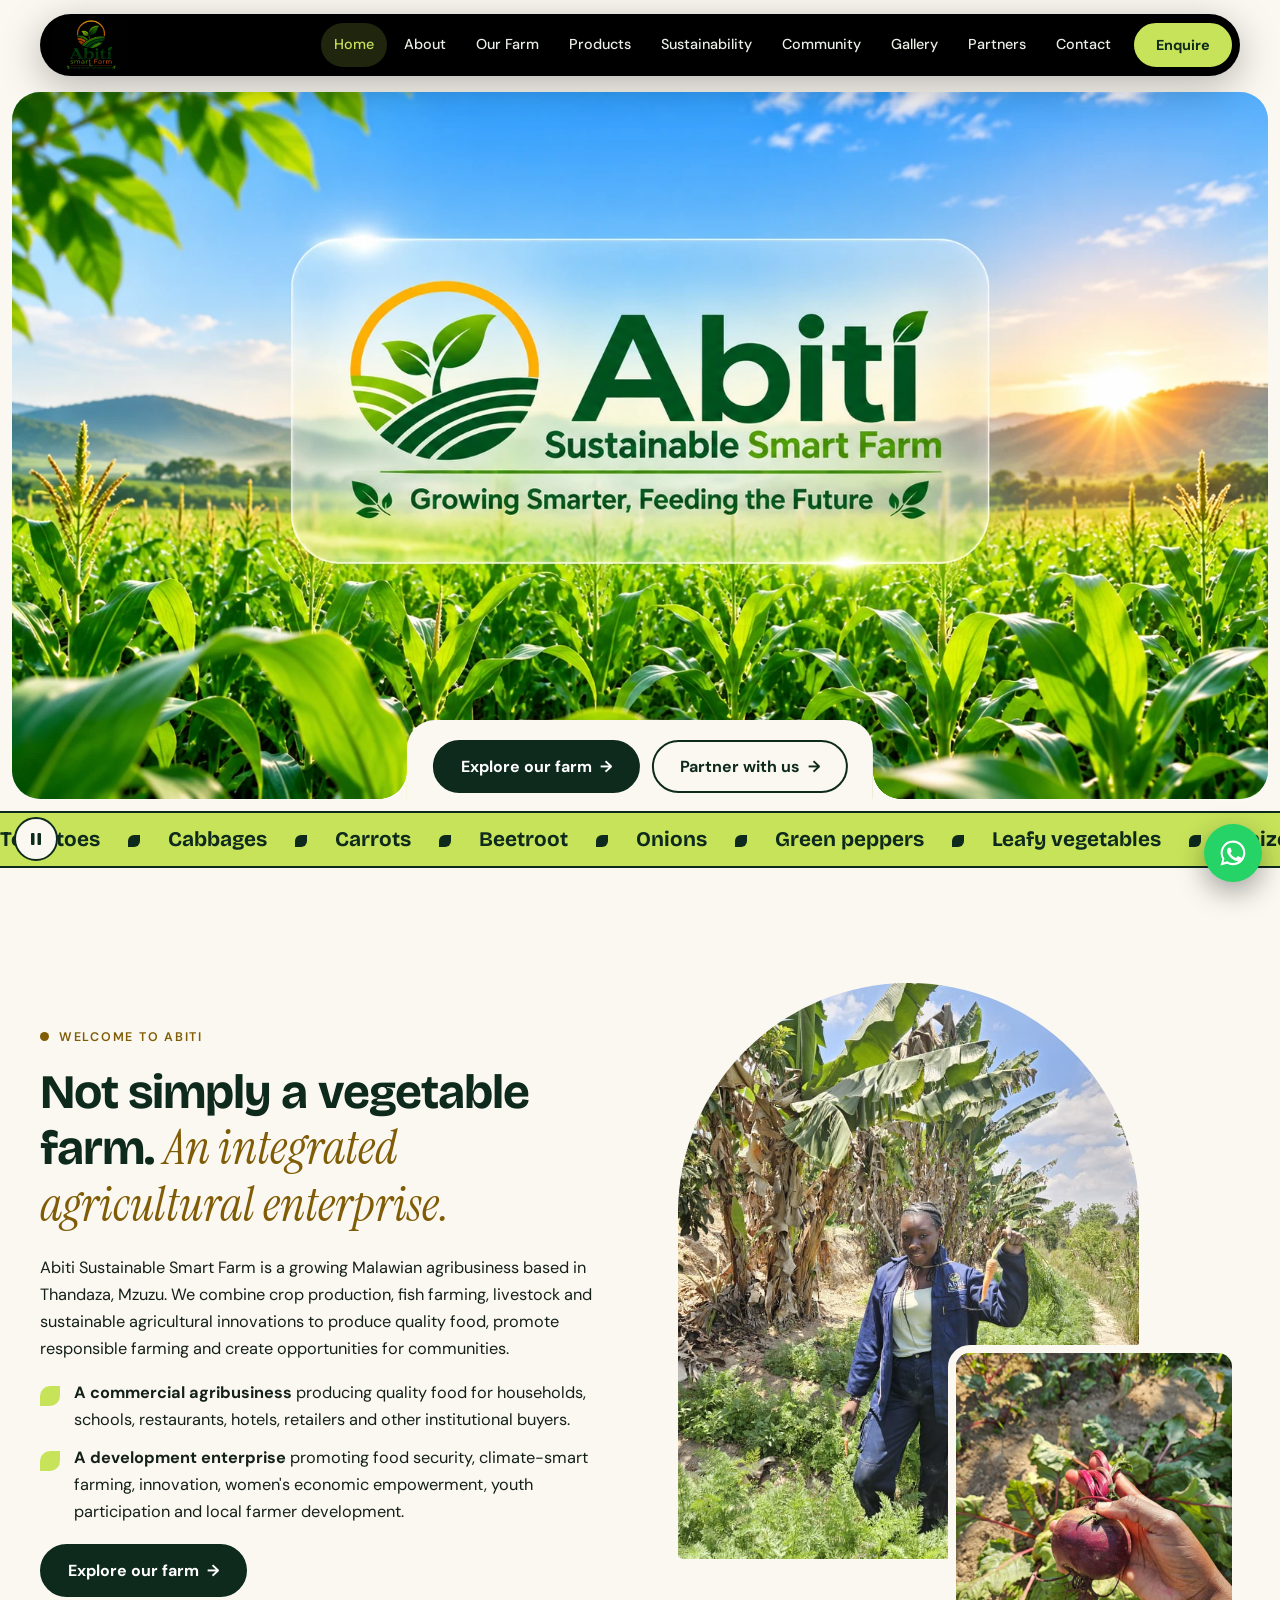
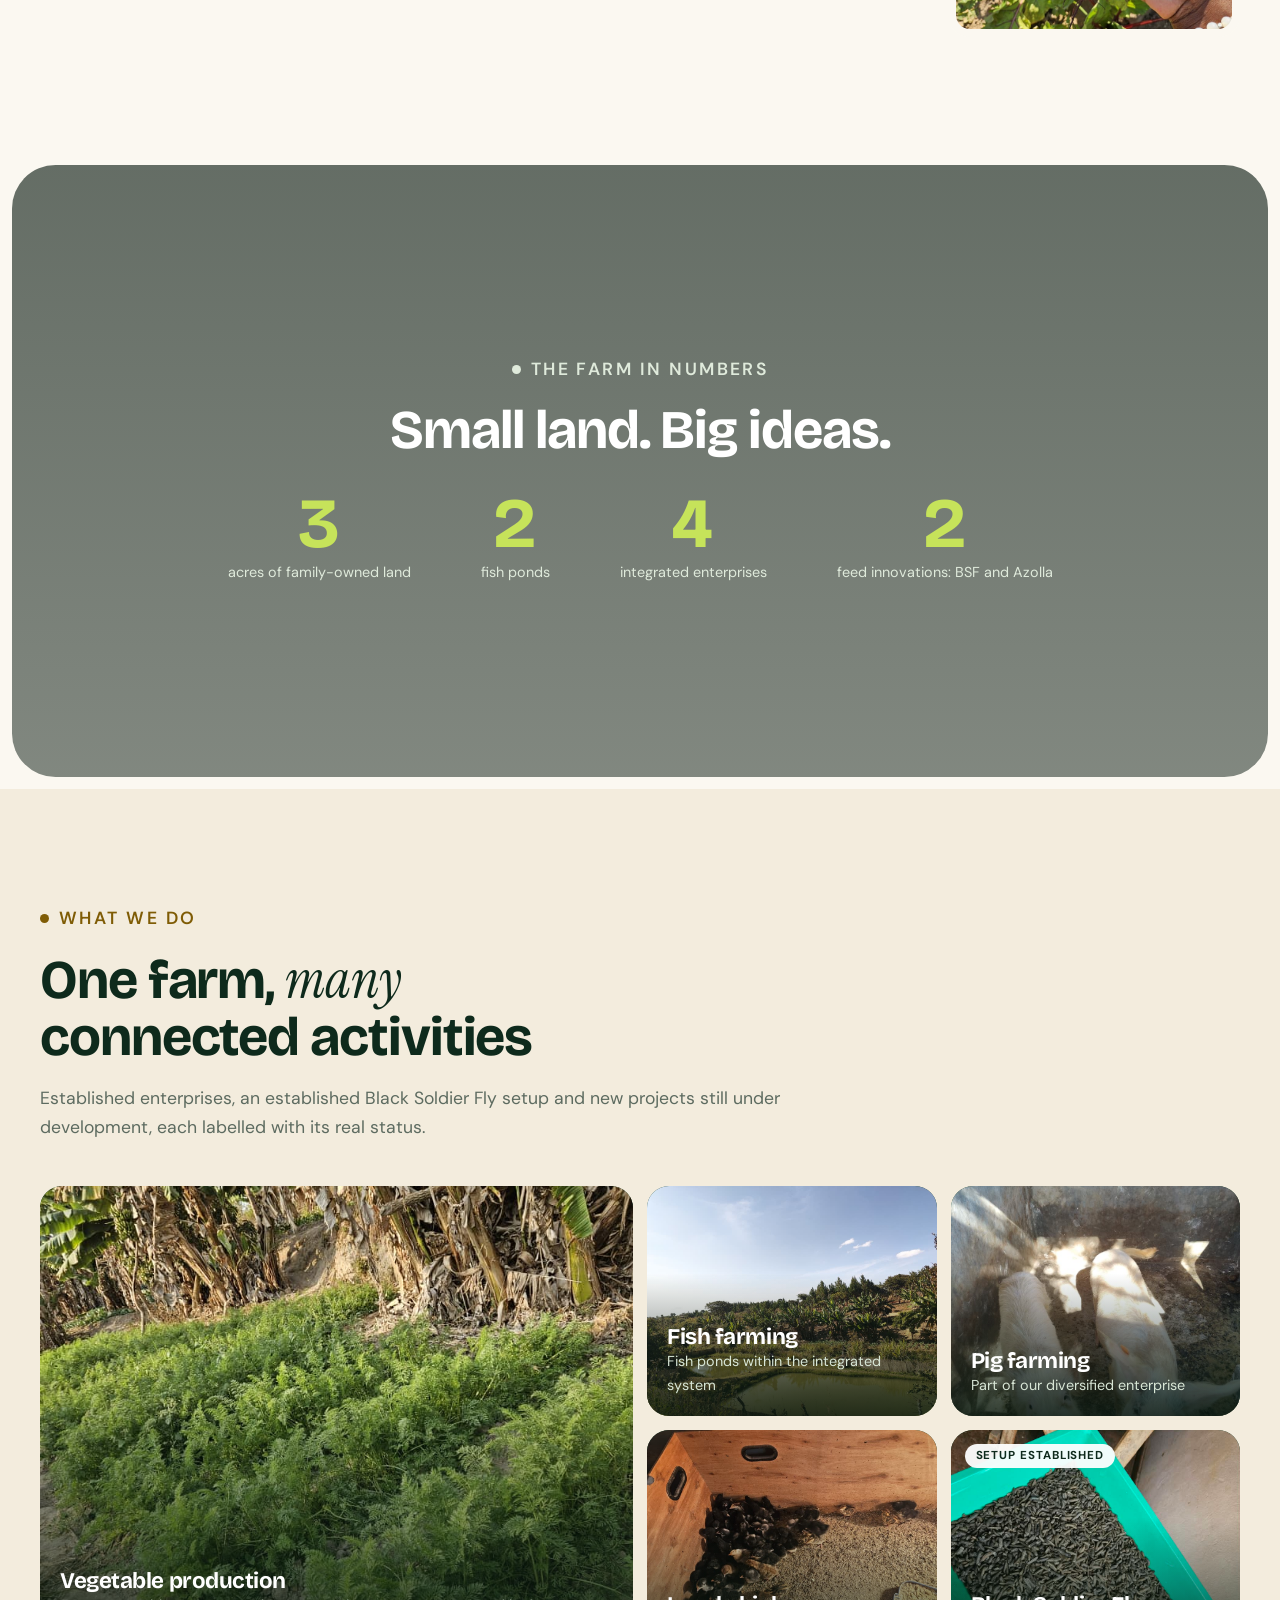
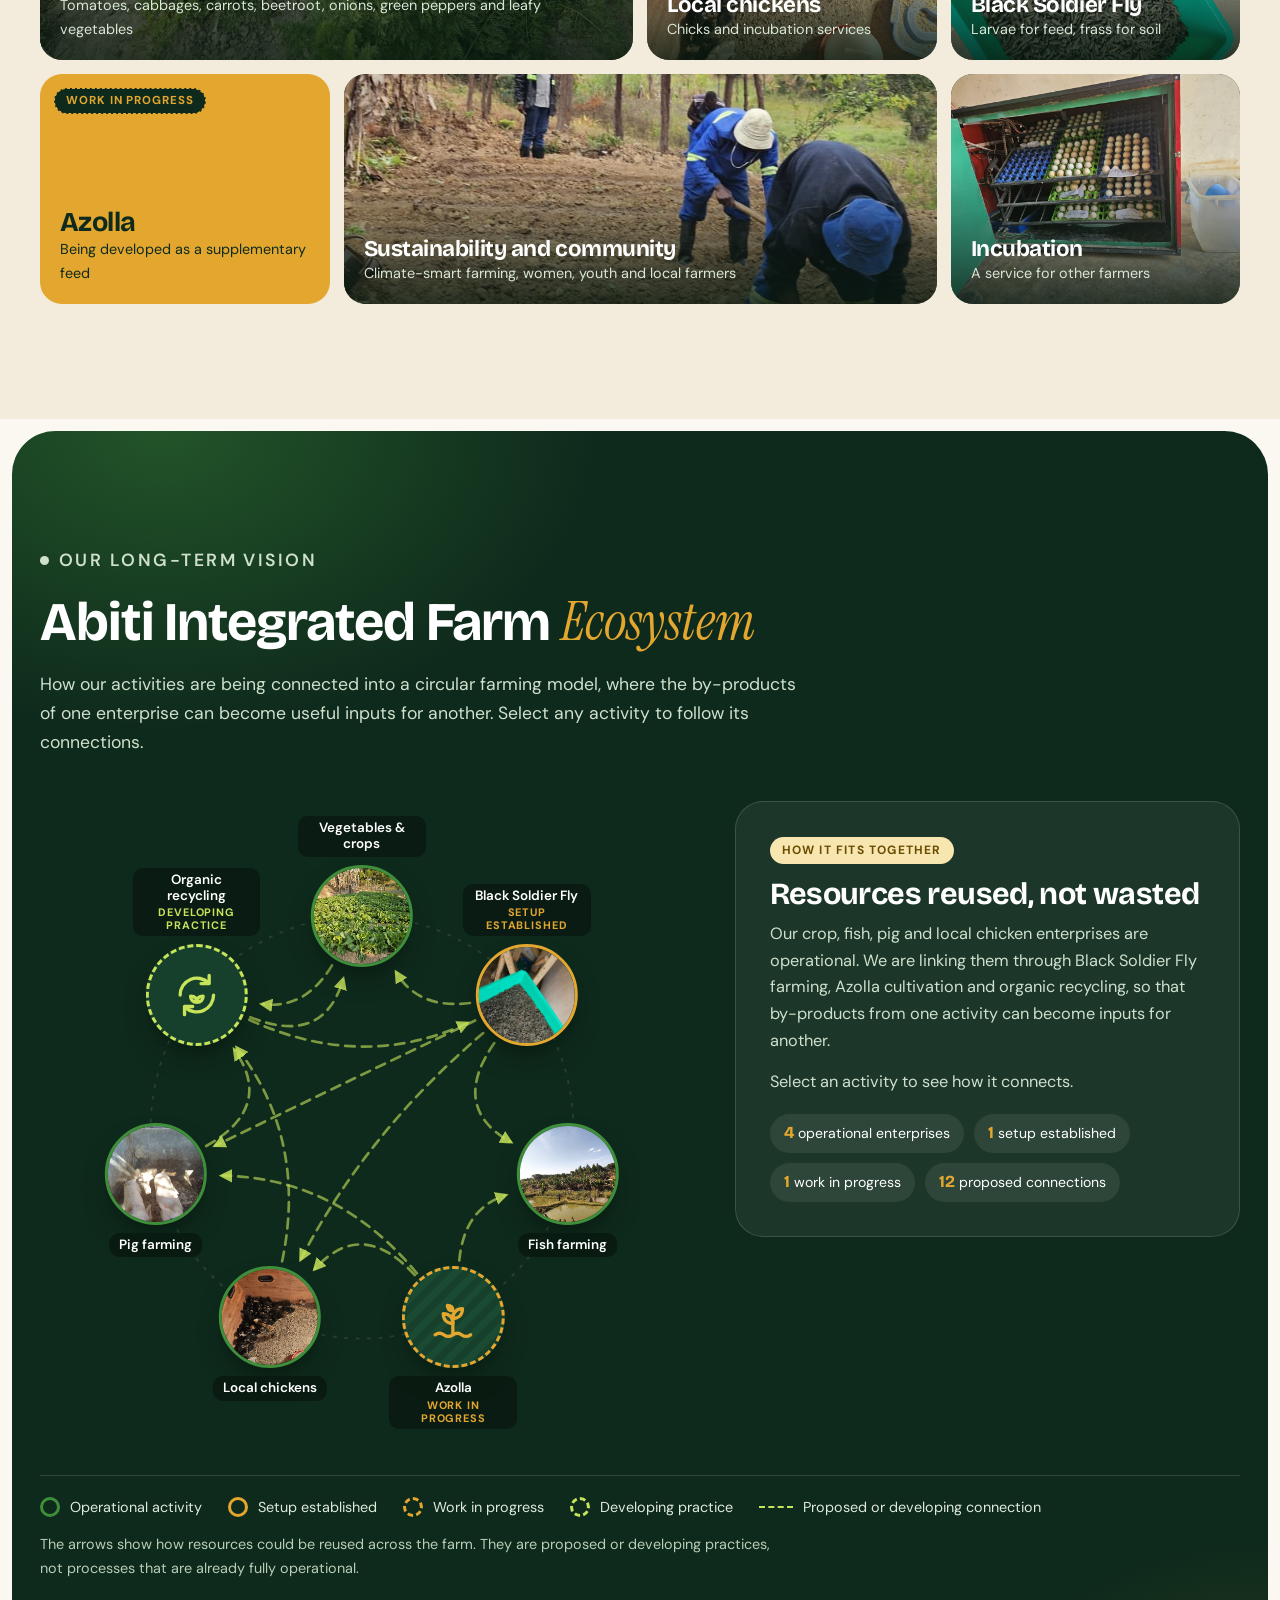
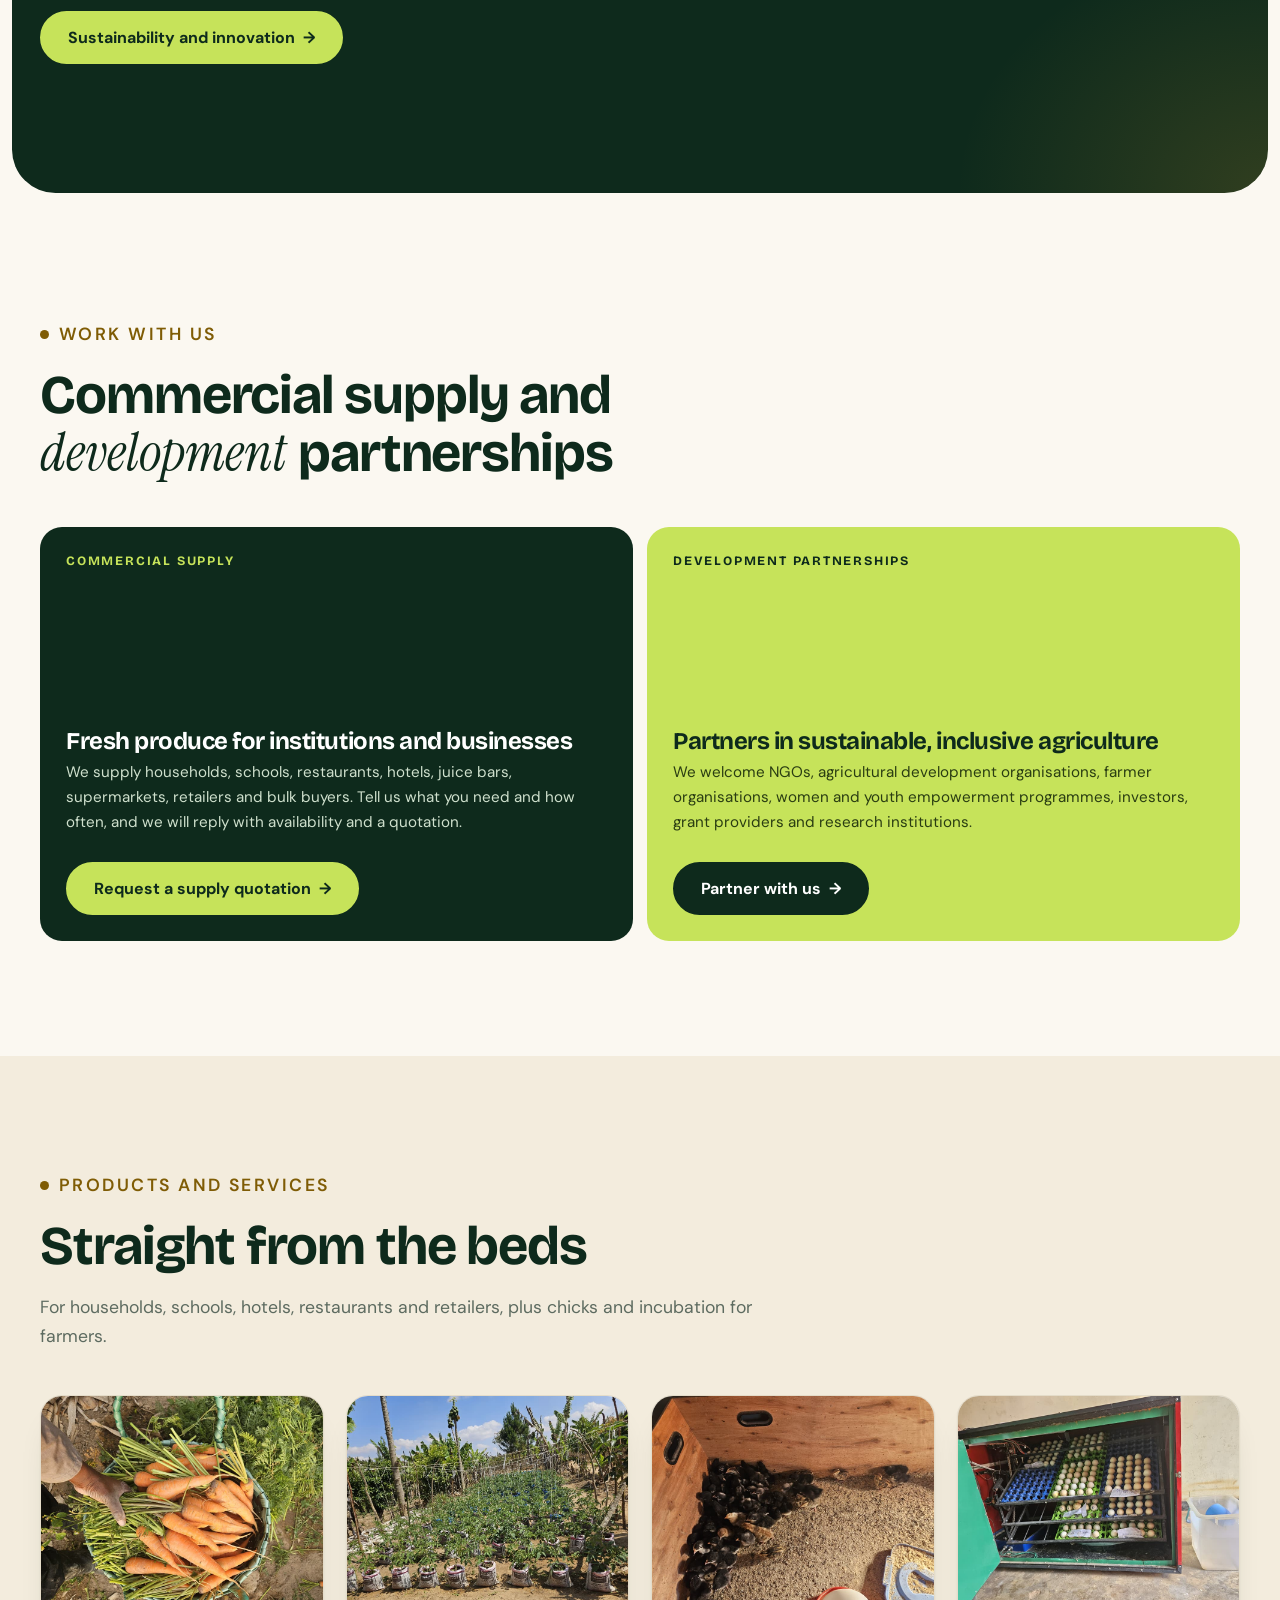
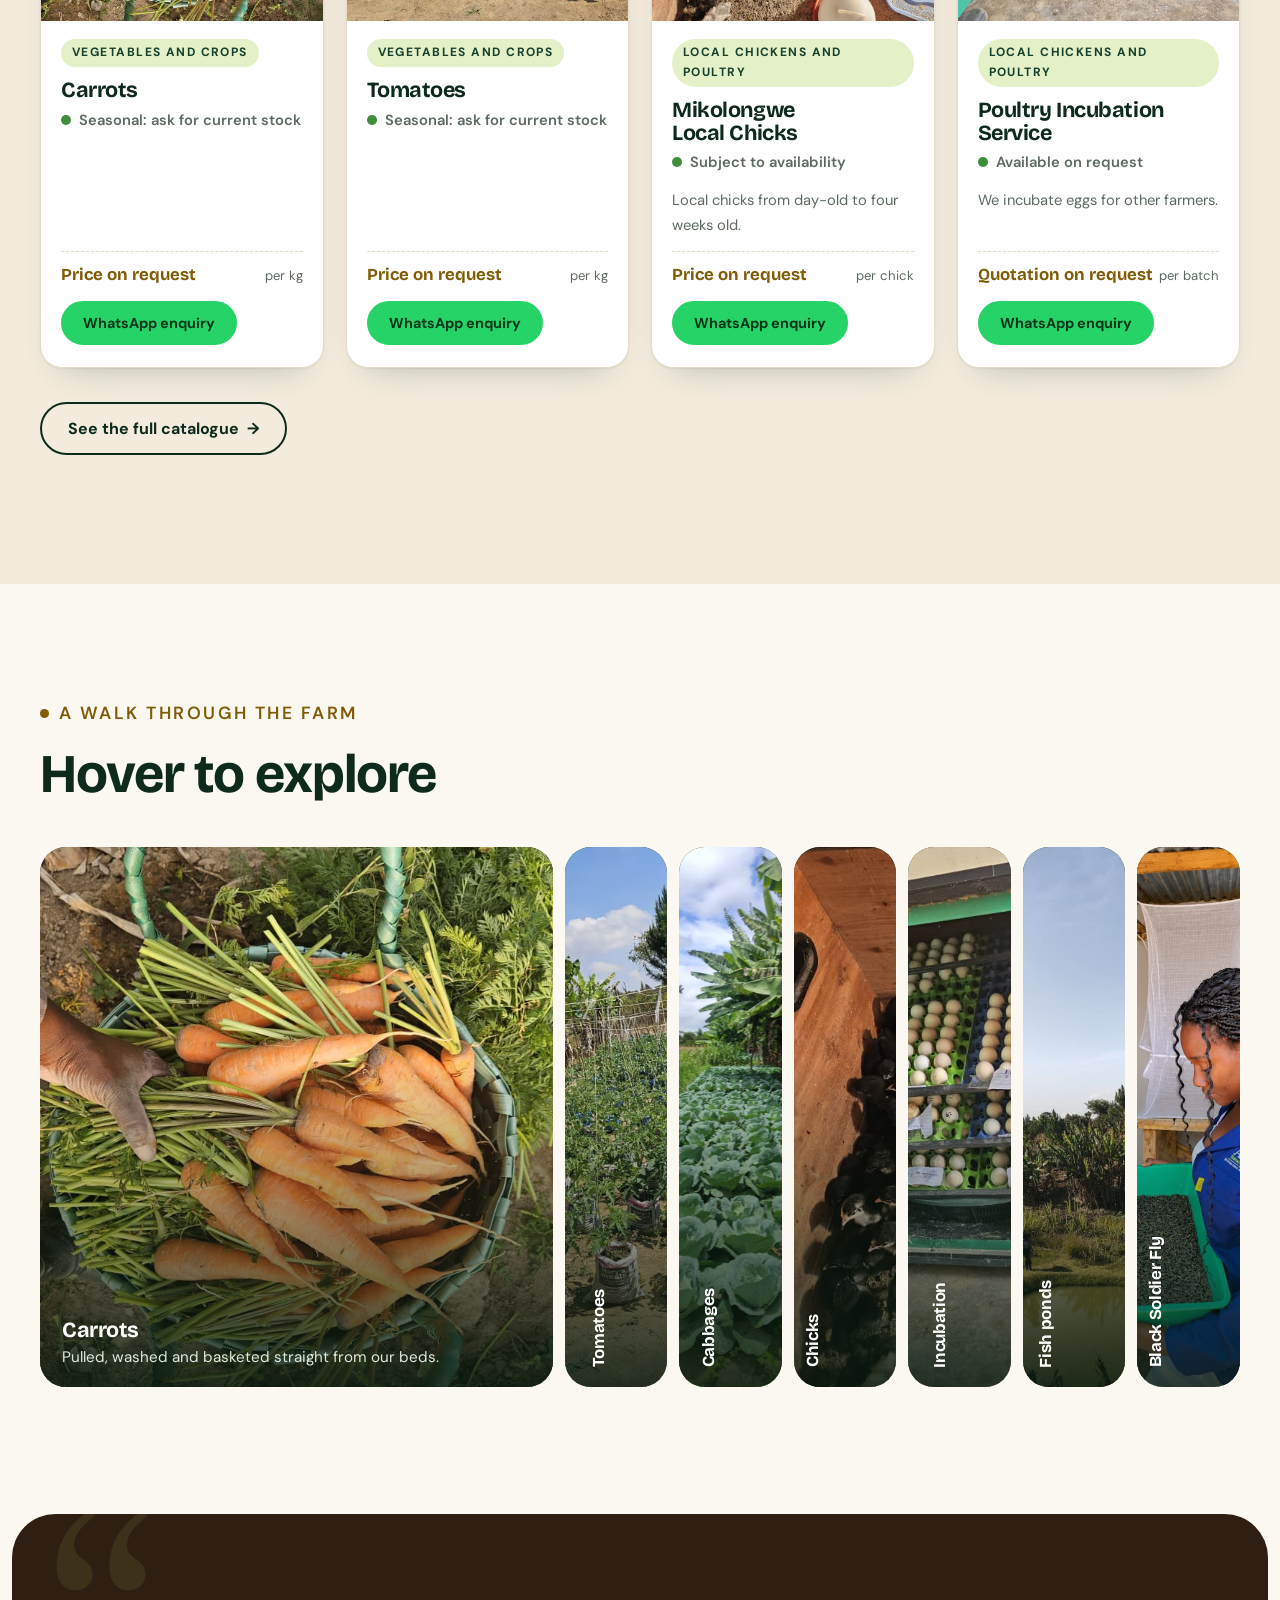
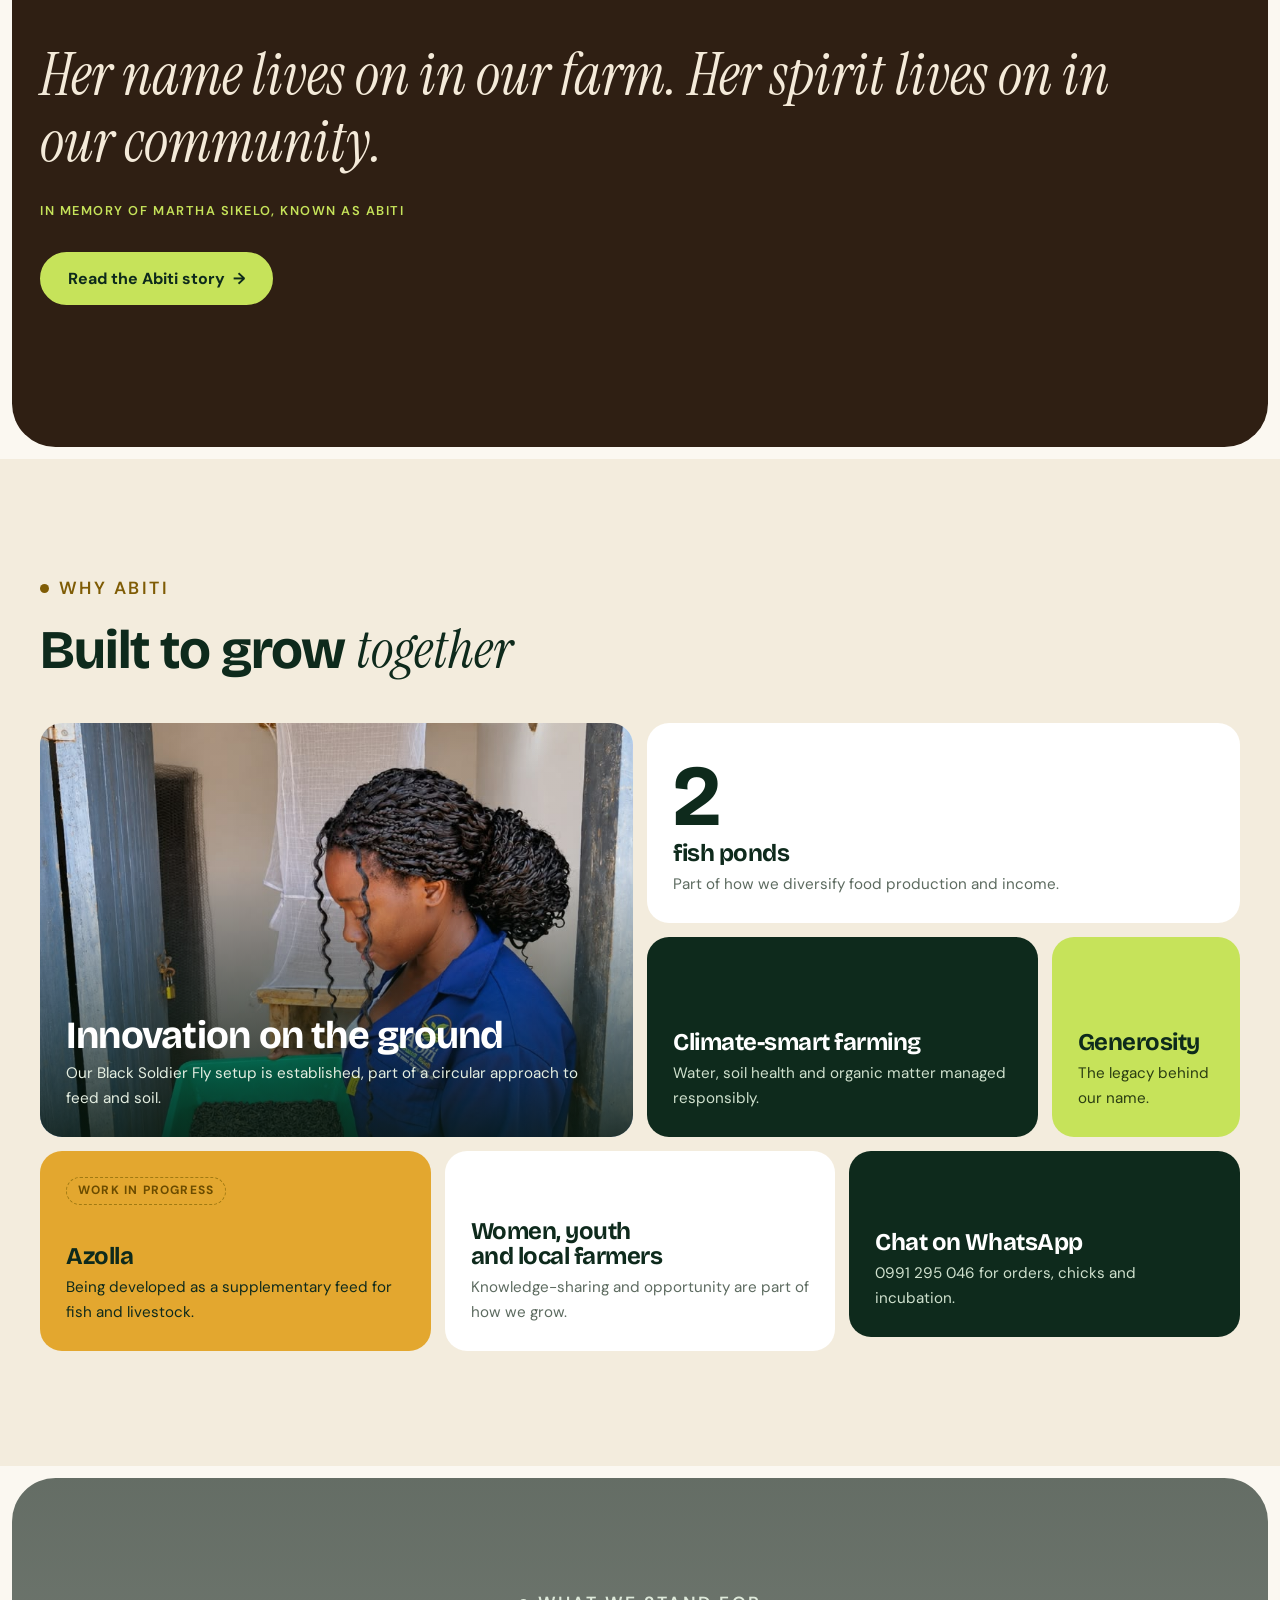
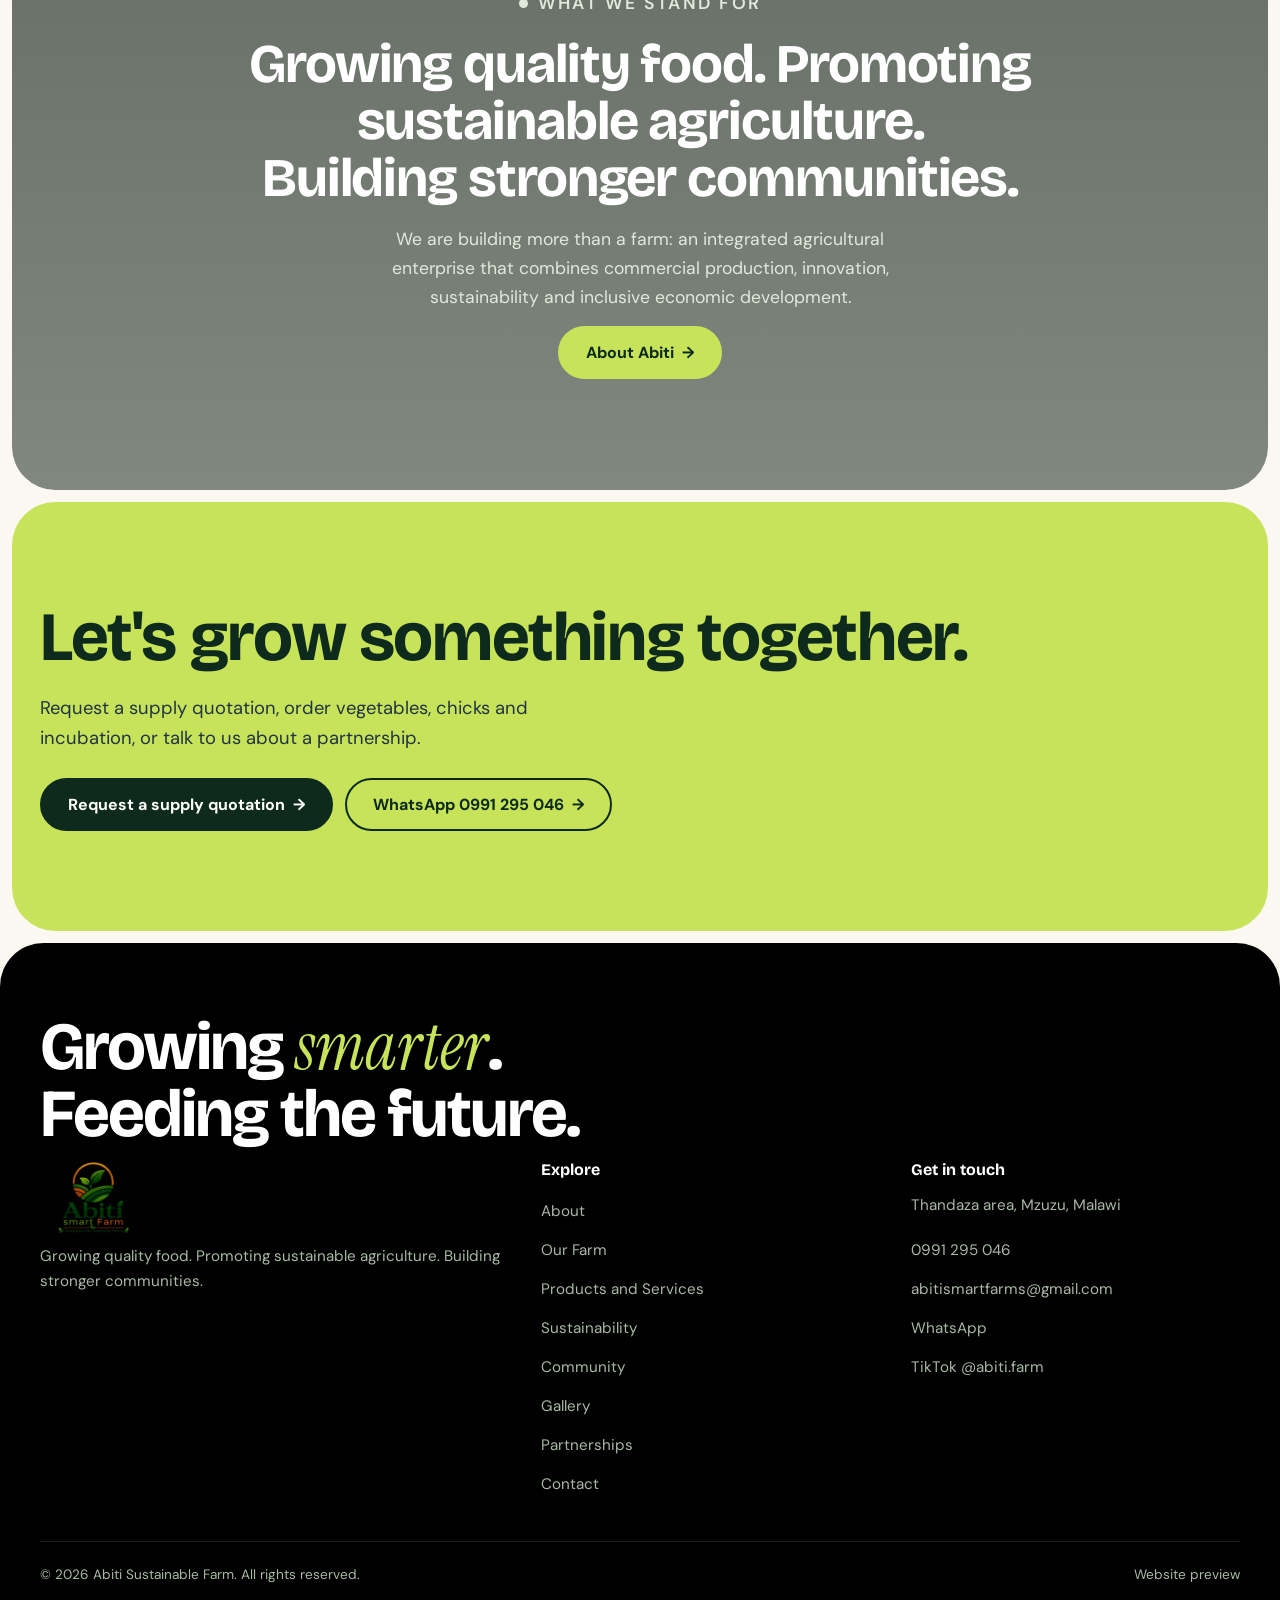
==== commit 70967478: "Make the brand image the homepage hero, with the logo as the focus - New hero background (logo on a " ====
--- a/index.html
+++ b/index.html
@@ -28,21 +28,9 @@
 
 <section class="hx" aria-labelledby="hx-title">
 <div class="hx-frame">
-<img class="hx-bg" src="images/leafy-greens.jpg" alt="" aria-hidden="true" fetchpriority="high">
-<div class="hx-title">
-<h1 id="hx-title"><span class="hx-brand">Abiti Sustainable Smart Farm</span> Growing <em>smarter</em>, feeding the future.</h1>
-</div>
-<figure class="hx-tile" aria-hidden="true"><div class="hx-tile-in"><img src="images/fish-ponds.jpg" alt="" style="object-position:50% 70%"></div></figure>
-<div class="hx-lead">
-<p class="lead">Abiti Sustainable Smart Farm is a growing Malawian agribusiness based in Thandaza, Mzuzu. We combine crop production, fish farming, livestock and sustainable agricultural innovations to produce quality food, promote responsible farming and create opportunities for communities.</p>
-<div class="hero-cta"><a href="farm.html" class="btn btn-dark">Explore our farm</a><a href="partnerships.html" class="btn btn-line">Partner with us</a></div>
-</div>
-<div class="hx-stat">
-<div class="hx-pill"><span class="hx-avs" aria-hidden="true"><img src="images/carrots-basket-2.jpg" alt=""><img src="images/chicks.jpg" alt="" style="object-position:12% 45%"><img src="images/bsf-larvae.jpg" alt=""></span><span class="hx-pill-t"><b>4</b><small>integrated enterprises</small></span></div>
-<div class="hx-facts"><span><b>3 acres</b><small>family-owned land</small></span><span><b>BSF</b><small>setup established</small></span></div>
-</div>
-<figure class="hx-card"><img src="images/carrot-farmer.jpg" alt=""><figcaption><b>Harvest day</b><span>Thandaza, Mzuzu</span></figcaption></figure>
-<div class="hx-pins" aria-hidden="true"><span class="hx-pin pin1"><b>Leafy vegetables</b><i></i></span><span class="hx-pin pin2"><b>Grown in Mzuzu</b><i></i></span></div>
+<img class="hx-bg" src="images/hero-abiti.webp" alt="" width="1672" height="941" fetchpriority="high">
+<h1 id="hx-title" class="sr-only">Abiti Sustainable Smart Farm: Growing smarter, feeding the future</h1>
+<div class="hx-notch"><div class="hero-cta"><a href="farm.html" class="btn btn-dark">Explore our farm</a><a href="partnerships.html" class="btn btn-line">Partner with us</a></div></div>
 </div>
 </section>
 <div class="marquee" aria-hidden="true"><div class="marquee-track"><span>Tomatoes</span><span>Cabbages</span><span>Carrots</span><span>Beetroot</span><span>Onions</span><span>Green peppers</span><span>Leafy vegetables</span><span>Maize</span><span>Beans</span><span>Fish farming</span><span>Pig farming</span><span>Local chickens</span><span>Black Soldier Fly</span><span>Tomatoes</span><span>Cabbages</span><span>Carrots</span><span>Beetroot</span><span>Onions</span><span>Green peppers</span><span>Leafy vegetables</span><span>Maize</span><span>Beans</span><span>Fish farming</span><span>Pig farming</span><span>Local chickens</span><span>Black Soldier Fly</span></div></div>
@@ -50,7 +38,7 @@
 <section class="section"><div class="wrap split">
 <div class="rv"><p class="eyebrow dark">Welcome to Abiti</p>
 <p class="statement">Not simply a vegetable farm. <em>An integrated agricultural enterprise.</em></p>
-<p style="margin-top:22px;max-width:34em">We combine crop production, aquaculture, livestock farming, sustainable agricultural innovation and community development.</p>
+<p style="margin-top:22px;max-width:34em">Abiti Sustainable Smart Farm is a growing Malawian agribusiness based in Thandaza, Mzuzu. We combine crop production, fish farming, livestock and sustainable agricultural innovations to produce quality food, promote responsible farming and create opportunities for communities.</p>
 <ul class="ticks" style="max-width:34em"><li><b>A commercial agribusiness</b> producing quality food for households, schools, restaurants, hotels, retailers and other institutional buyers.</li><li><b>A development enterprise</b> promoting food security, climate-smart farming, innovation, women's economic empowerment, youth participation and local farmer development.</li></ul>
 <a href="farm.html" class="btn btn-dark">Explore our farm</a></div>
 <div class="duo rv"><img class="p1" src="images/carrot-farmer.jpg" alt="Harvesting carrots among the banana trees"><img class="p2" src="images/beetroot-hand.jpg" alt="A freshly pulled beetroot"></div>
--- a/styles.css
+++ b/styles.css
@@ -497,129 +497,46 @@
 }
 
 /* =====================================================================
-   Home hero: a photo frame with a stepped paper cut-out (client reference).
-   The paper shape is built from three blocks. Small quarter-circle fillers
-   (::before / ::after) round the photo's inside corners where the blocks step.
+   Home hero: the Abiti brand photo (logo on a glass panel over a maize field)
+   is the focus, so nothing is placed over the logo. The headline is part of the
+   photo, so the h1 is visually hidden for screen readers and search engines.
+   A paper notch cut into the bottom edge holds the two buttons, below the logo
+   panel; quarter-circle fillers (::before / ::after) round the photo where the
+   notch meets it.
    ===================================================================== */
 .hx { --r: clamp(18px, 2.2vw, 30px); padding: 92px 12px 12px; background: var(--paper); }
-.hx-frame { --zone: clamp(250px, 70vw, 380px); position: relative; isolation: isolate; overflow: hidden; border-radius: var(--r); max-width: 1680px; margin-inline: auto; min-height: clamp(660px, 52vw, 820px); display: grid; grid-template-columns: repeat(12, minmax(0, 1fr)); grid-template-rows: auto auto auto 1fr; background: var(--paper); }
-.hx-bg { position: absolute; inset: -2%; width: 104%; height: 104%; max-width: none; object-fit: cover; object-position: 50% 86%; z-index: -1; }
-.hx-title, .hx-lead, .hx-stat, .hx-tile { position: relative; background: var(--paper); }
-
-/* block 1: headline */
-.hx-title { grid-area: 1 / 3 / 2 / 10; padding: clamp(22px, 3vw, 42px) clamp(20px, 3vw, 44px) clamp(16px, 2vw, 28px); border-bottom-left-radius: var(--r); }
-.hx .eyebrow { margin-bottom: 14px; }
-.hx h1 { font-size: clamp(2.3rem, 4.7vw, 4.4rem); line-height: 1.04; font-weight: 650; color: var(--forest); margin: 0; }
-.hx h1 em { color: var(--gold-deep); font-size: 1.1em; }
-.hx h1 .pn { font-family: var(--f-display); font-style: normal; font-weight: 650; letter-spacing: -.02em; color: var(--forest); }
-
-/* corner photo */
-.hx-tile { grid-area: 1 / 10 / 2 / 13; margin: 0; }
-.hx-tile-in { position: absolute; inset: 0; overflow: hidden; border-radius: var(--r) 0 var(--r) var(--r); }
-.hx-tile-in img { width: 100%; height: 100%; object-fit: cover; }
-
-/* block 2: intro and buttons */
-.hx-lead { grid-area: 2 / 4 / 3 / 13; padding: 0 clamp(20px, 3vw, 44px) clamp(20px, 2.4vw, 32px); border-bottom-left-radius: var(--r); }
-.hx .lead { max-width: 37em; margin: 0; font-size: clamp(1.02rem, 1.25vw, 1.2rem); line-height: 1.6; color: #34443a; }
-.hx-lead .hero-cta { margin-top: 20px; }
-
-/* block 3: numbers */
-.hx-stat { grid-area: 3 / 7 / 4 / 13; padding: 0 clamp(20px, 3vw, 44px) clamp(16px, 2vw, 26px); border-bottom-left-radius: var(--r); display: flex; flex-wrap: wrap; align-items: center; gap: 14px 30px; }
-.hx-pill { display: inline-flex; align-items: center; gap: 14px; padding: 7px 24px 7px 7px; border: 1px solid var(--line); border-radius: 999px; background: #fff; box-shadow: 0 1px 2px rgba(14, 42, 28, .05); }
-.hx-avs { display: flex; }
-.hx-avs img { width: 46px; height: 46px; border-radius: 50%; object-fit: cover; border: 3px solid #fff; margin-left: -14px; }
-.hx-avs img:first-child { margin-left: 0; }
-.hx-pill b, .hx-facts b { display: block; font: 700 1.5rem/1 var(--f-display); color: var(--forest); }
-.hx-facts b { font-size: 1.2rem; }
-.hx small { display: block; margin-top: 3px; font-size: .84rem; line-height: 1.2; color: #4a5a50; }
-.hx-facts { display: flex; flex-wrap: wrap; gap: 10px 28px; }
-
-/* inside-corner fillers */
-.hx-title::before, .hx-lead::before, .hx-stat::before, .hx-stat::after { content: ""; position: absolute; width: var(--r); height: var(--r); pointer-events: none; background: radial-gradient(circle at 0 100%, transparent calc(var(--r) - .5px), var(--paper) var(--r)); }
-.hx-title::before, .hx-lead::before, .hx-stat::before { left: calc(-1 * var(--r)); top: 0; }
-.hx-stat::after { left: calc(100% - var(--r)); top: 100%; }
-
-/* floating card and pins sit on the photo */
-.hx-card { position: absolute; z-index: 2; left: clamp(14px, 1.8vw, 26px); bottom: clamp(14px, 1.8vw, 26px); width: clamp(190px, 19vw, 290px); margin: 0; padding: 8px; border-radius: calc(var(--r) - 4px); background: rgba(255, 255, 255, .78); -webkit-backdrop-filter: blur(16px) saturate(1.3); backdrop-filter: blur(16px) saturate(1.3); box-shadow: 0 22px 50px -18px rgba(0, 0, 0, .5), inset 0 0 0 1px rgba(255, 255, 255, .6); transform: translate3d(calc(var(--mx, 0) * 14px), calc(var(--my, 0) * 10px), 0); transition: transform .5s cubic-bezier(.2, .7, .2, 1); }
-.hx-card img { width: 100%; aspect-ratio: 4 / 3; object-fit: cover; object-position: 50% 22%; border-radius: calc(var(--r) - 10px); }
-.hx-card figcaption { display: grid; gap: 2px; padding: 10px 8px 6px; }
-.hx-card b { font: 700 1rem/1.2 var(--f-display); color: var(--forest); }
-.hx-card span { font-size: .86rem; color: #2f3f35; }
-.hx-pin { --d: 1.6; position: absolute; z-index: 2; transform: translate3d(calc(var(--mx, 0) * var(--d) * 12px), calc(var(--my, 0) * var(--d) * 9px), 0); transition: transform .5s cubic-bezier(.2, .7, .2, 1); }
-.hx-pin b { display: block; white-space: nowrap; padding: 10px 15px; border-radius: 15px 15px 0 15px; background: #fff; color: var(--forest); font: 600 .86rem/1 var(--f-body); box-shadow: 0 10px 24px -8px rgba(0, 0, 0, .45); }
-.hx-pin i { position: absolute; right: -24px; bottom: -27px; width: 32px; height: 32px; border-radius: 50%; background: #fff; box-shadow: 0 6px 16px -4px rgba(0, 0, 0, .45); }
-.hx-pin i::before, .hx-pin i::after { content: ""; position: absolute; inset: 9px; border-radius: 50%; }
-.hx-pin i::before { background: var(--leaf); }
-.hx-pin i::after { border: 2px solid var(--leaf); opacity: 0; }
-.hx-pin.pin1 { left: 37%; bottom: 17%; }
-.hx-pin.pin2 { left: 66%; bottom: 9%; --d: 2.2; }
-
-/* tablet and phone: photo on top, paper stack underneath */
+.hx-frame { position: relative; isolation: isolate; overflow: hidden; max-width: 1680px; margin-inline: auto; aspect-ratio: 1672 / 941; min-height: 420px; max-height: calc(100svh - 104px); border-radius: var(--r); background: #9fcbe8; }
+.hx-bg { position: absolute; inset: 0; width: 100%; height: 100%; object-fit: cover; object-position: 50% 42%; z-index: -1; }
+.hx-notch { position: absolute; left: 50%; bottom: 0; transform: translateX(-50%); padding: clamp(14px, 1.6vw, 20px) clamp(16px, 2vw, 26px) 6px; border-radius: var(--r) var(--r) 0 0; background: var(--paper); }
+.hx-notch .hero-cta { margin: 0; flex-wrap: nowrap; }
+.hx-notch .btn { white-space: nowrap; }
+.hx-notch::before, .hx-notch::after { content: ""; position: absolute; bottom: 0; width: var(--r); height: var(--r); pointer-events: none; }
+.hx-notch::before { right: 100%; background: radial-gradient(circle at 0 0, transparent calc(var(--r) - .5px), var(--paper) var(--r)); }
+.hx-notch::after { left: 100%; background: radial-gradient(circle at 100% 0, transparent calc(var(--r) - .5px), var(--paper) var(--r)); }
+
+/* tablet and phone: the photo is cropped around the logo panel and the buttons sit underneath */
 @media (max-width: 860px) {
   .hx { padding: 78px 8px 8px; }
-  .hx-frame { min-height: 0; grid-template-columns: minmax(0, 1fr); grid-template-rows: var(--zone) auto auto auto; }
-  .hx-bg { inset: 0 0 auto 0; width: 100%; height: calc(var(--zone) + var(--r)); object-position: 50% 88%; }
-  .hx-title, .hx-lead, .hx-stat { grid-column: 1; border-radius: 0; }
-  .hx-title { grid-row: 2; padding-top: 24px; border-radius: var(--r) var(--r) 0 0; }
-  .hx-lead { grid-row: 3; }
-  .hx-stat { grid-row: 4; }
-  .hx-title::before, .hx-lead::before, .hx-stat::before, .hx-stat::after, .hx-tile, .hx-card { display: none; }
-  .hx h1 { font-size: clamp(2.2rem, 9.4vw, 3.3rem); }
-  .hx-pin.pin1 { left: 8%; top: calc(var(--zone) * .3); bottom: auto; }
-  .hx-pin.pin2 { left: 52%; top: calc(var(--zone) * .56); bottom: auto; }
-}
-
-/* ---------- motion (only when script.js adds .motion; never for reduced motion) ---------- */
-@keyframes hxBg { from { scale: 1.14; } }
-@keyframes hxDrop { from { opacity: 0; translate: 0 -28px; } }
-@keyframes hxZoom { from { scale: 1.3; } }
-@keyframes hxCard { from { opacity: 0; translate: 0 44px; scale: .94; } }
-@keyframes hxBob { 0%, 100% { translate: 0 0; } 50% { translate: 0 -8px; } }
-@keyframes hxPop { from { opacity: 0; scale: .3; } }
-@keyframes hxPing { from { scale: 1; opacity: .55; } to { scale: 2.6; opacity: 0; } }
-@keyframes wordUp { from { transform: translateY(112%) rotate(5deg); opacity: 0; } }
-
-.hx h1.words-split { animation: none; }
-.hx h1 .w { display: inline-block; overflow: hidden; vertical-align: bottom; padding: .06em .06em .14em; margin: -.06em -.06em -.14em; }
-.hx h1 .w > span { display: inline-block; animation: wordUp .95s cubic-bezier(.2, .8, .2, 1) backwards; animation-delay: calc(.2s + var(--wi, 0) * .11s); }
-
-.hx.motion .hx-bg { animation: hxBg 2.4s cubic-bezier(.2, .7, .2, 1) backwards; transform: translate3d(calc(var(--mx, 0) * -14px), calc(var(--my, 0) * -10px), 0); transition: transform .8s cubic-bezier(.2, .7, .2, 1); }
-.hx.motion .hx-title { animation: hxDrop .9s cubic-bezier(.2, .8, .2, 1) .05s backwards; }
-.hx.motion .hx-tile { animation: hxDrop .9s cubic-bezier(.2, .8, .2, 1) .2s backwards; }
-.hx.motion .hx-lead { animation: hxDrop .9s cubic-bezier(.2, .8, .2, 1) .32s backwards; }
-.hx.motion .hx-stat { animation: hxDrop .9s cubic-bezier(.2, .8, .2, 1) .46s backwards; }
-.hx.motion .hx-tile-in img { animation: hxZoom 2s cubic-bezier(.2, .7, .2, 1) .2s backwards; }
-.hx.motion .hx-title .eyebrow { animation: up .8s cubic-bezier(.2, .8, .2, 1) .1s backwards; }
-.hx.motion .hx-lead > * { animation: up .8s cubic-bezier(.2, .8, .2, 1) .75s backwards; }
-.hx.motion .hx-lead > :nth-child(2) { animation-delay: .87s; }
-.hx.motion .hx-pill, .hx.motion .hx-facts { animation: up .8s cubic-bezier(.2, .8, .2, 1) 1s backwards; }
-.hx.motion .hx-facts { animation-delay: 1.1s; }
-.hx.motion .hx-avs img { animation: hxPop .6s cubic-bezier(.2, 1.4, .3, 1) backwards; }
-.hx.motion .hx-avs img:nth-child(1) { animation-delay: 1.15s; }
-.hx.motion .hx-avs img:nth-child(2) { animation-delay: 1.25s; }
-.hx.motion .hx-avs img:nth-child(3) { animation-delay: 1.35s; }
-.hx.motion .hx-card { animation: hxCard .95s cubic-bezier(.2, .9, .25, 1.1) 1.05s backwards, hxBob 7s ease-in-out 2.2s infinite; }
-.hx.motion .hx-pin b { animation: hxPop .7s cubic-bezier(.2, 1.3, .3, 1) 1.5s backwards; transform-origin: 100% 100%; }
-.hx.motion .hx-pin.pin2 b { animation-delay: 1.75s; }
-.hx.motion .hx-pin i { animation: hxPop .6s cubic-bezier(.2, 1.4, .3, 1) 1.65s backwards; }
-.hx.motion .hx-pin.pin2 i { animation-delay: 1.9s; }
-.hx.motion .hx-pin i::after { animation: hxPing 2.6s ease-out 2.4s infinite; }
-.hx.motion .hx-pin.pin2 i::after { animation-delay: 3.3s; }
-
-/* one pause control stops every looping animation (ticker, floating card, pin pulses) */
-.motion-paused .marquee-track, .motion-paused .hx-card, .motion-paused .hx-pin i::after { animation-play-state: paused !important; }
-
-@media (prefers-reduced-motion: reduce) {
-  .hx *, .hx *::before, .hx *::after { animation: none !important; transition: none !important; }
-}
+  .hx-frame { --zone: clamp(230px, 72vw, 460px); aspect-ratio: auto; min-height: 0; max-height: none; padding-top: var(--zone); overflow: visible; border-radius: 0; background: none; }
+  .hx-bg { bottom: auto; height: var(--zone); border-radius: var(--r); object-position: 50% 44%; background: #9fcbe8; }
+  .hx-notch { position: static; transform: none; padding: 14px 0 4px; border-radius: 0; background: none; }
+  .hx-notch::before, .hx-notch::after { display: none; }
+  .hx-notch .hero-cta { flex-wrap: wrap; }
+}
+
+/* a gentle settle on load; the global reduced-motion rule switches it off */
+@keyframes hxBg { from { scale: 1.06; } }
+.hx-bg { animation: hxBg 1.8s cubic-bezier(.2, .7, .2, 1) backwards; }
+.hx-notch .btn { animation: up .8s cubic-bezier(.2, .8, .2, 1) .35s backwards; }
+.hx-notch .btn + .btn { animation-delay: .47s; }
+
+/* one pause control stops every looping animation */
+.motion-paused .marquee-track { animation-play-state: paused !important; }
 
 /* =====================================================================
-   Owner brief additions: brand line, status labels, availability,
-   growth journey, news, map and the Integrated Farm Ecosystem
+   Owner brief additions: status labels, availability, growth journey,
+   news, map and the Integrated Farm Ecosystem
    ===================================================================== */
-.hx h1 .hx-brand { display: block; margin-bottom: .75em; font: 700 clamp(.8rem, 1vw, .95rem)/1.3 var(--f-body); letter-spacing: .16em; text-transform: uppercase; color: var(--gold-deep); }
-.hx h1 .hx-brand::before { content: ""; display: inline-block; width: 9px; height: 9px; margin-right: 10px; border-radius: 50%; background: var(--gold); vertical-align: .12em; }
-.hx h1 .hx-brand .w { padding-bottom: .1em; }
 
 /* status labels: operational (green), established (gold), work in progress (dashed), planned (grey) */
 .badge.wip { background: transparent; color: #6b4c00; border: 1.5px dashed #a07a12; padding: 3px 11px; }
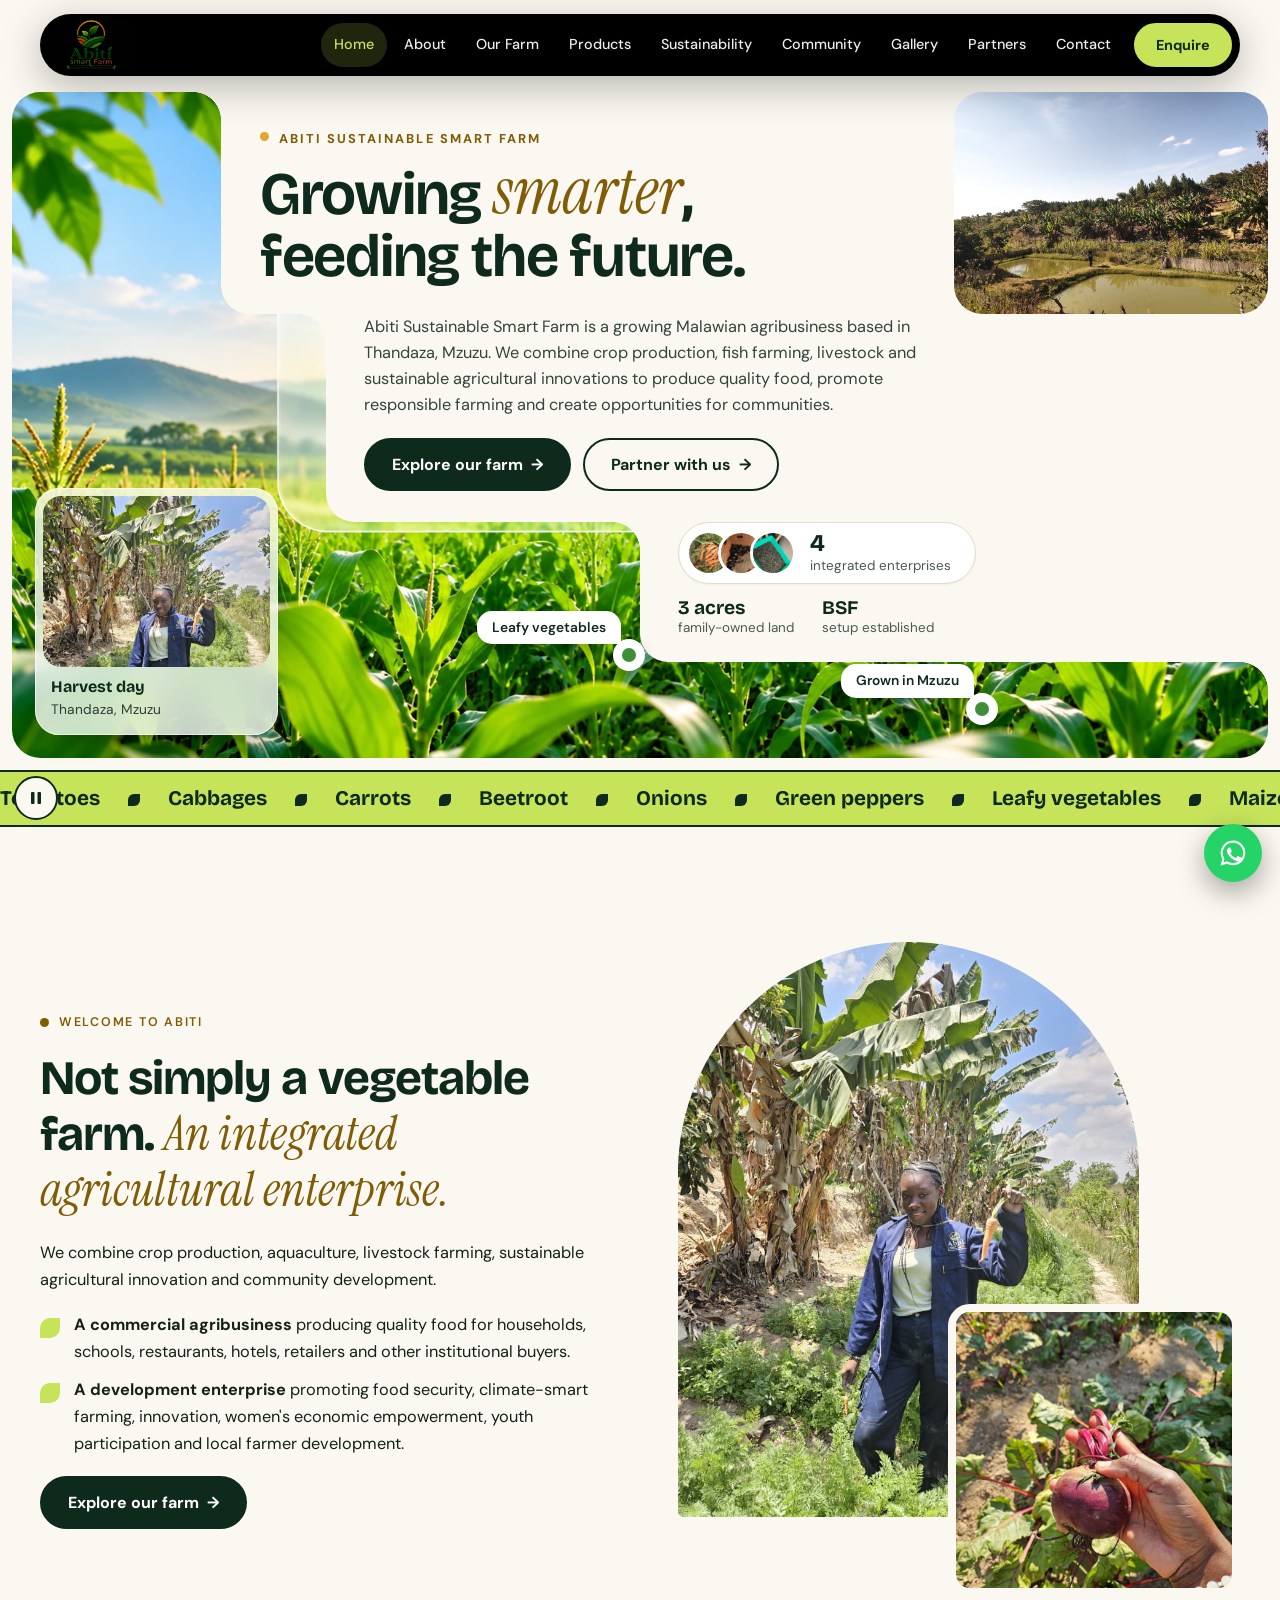
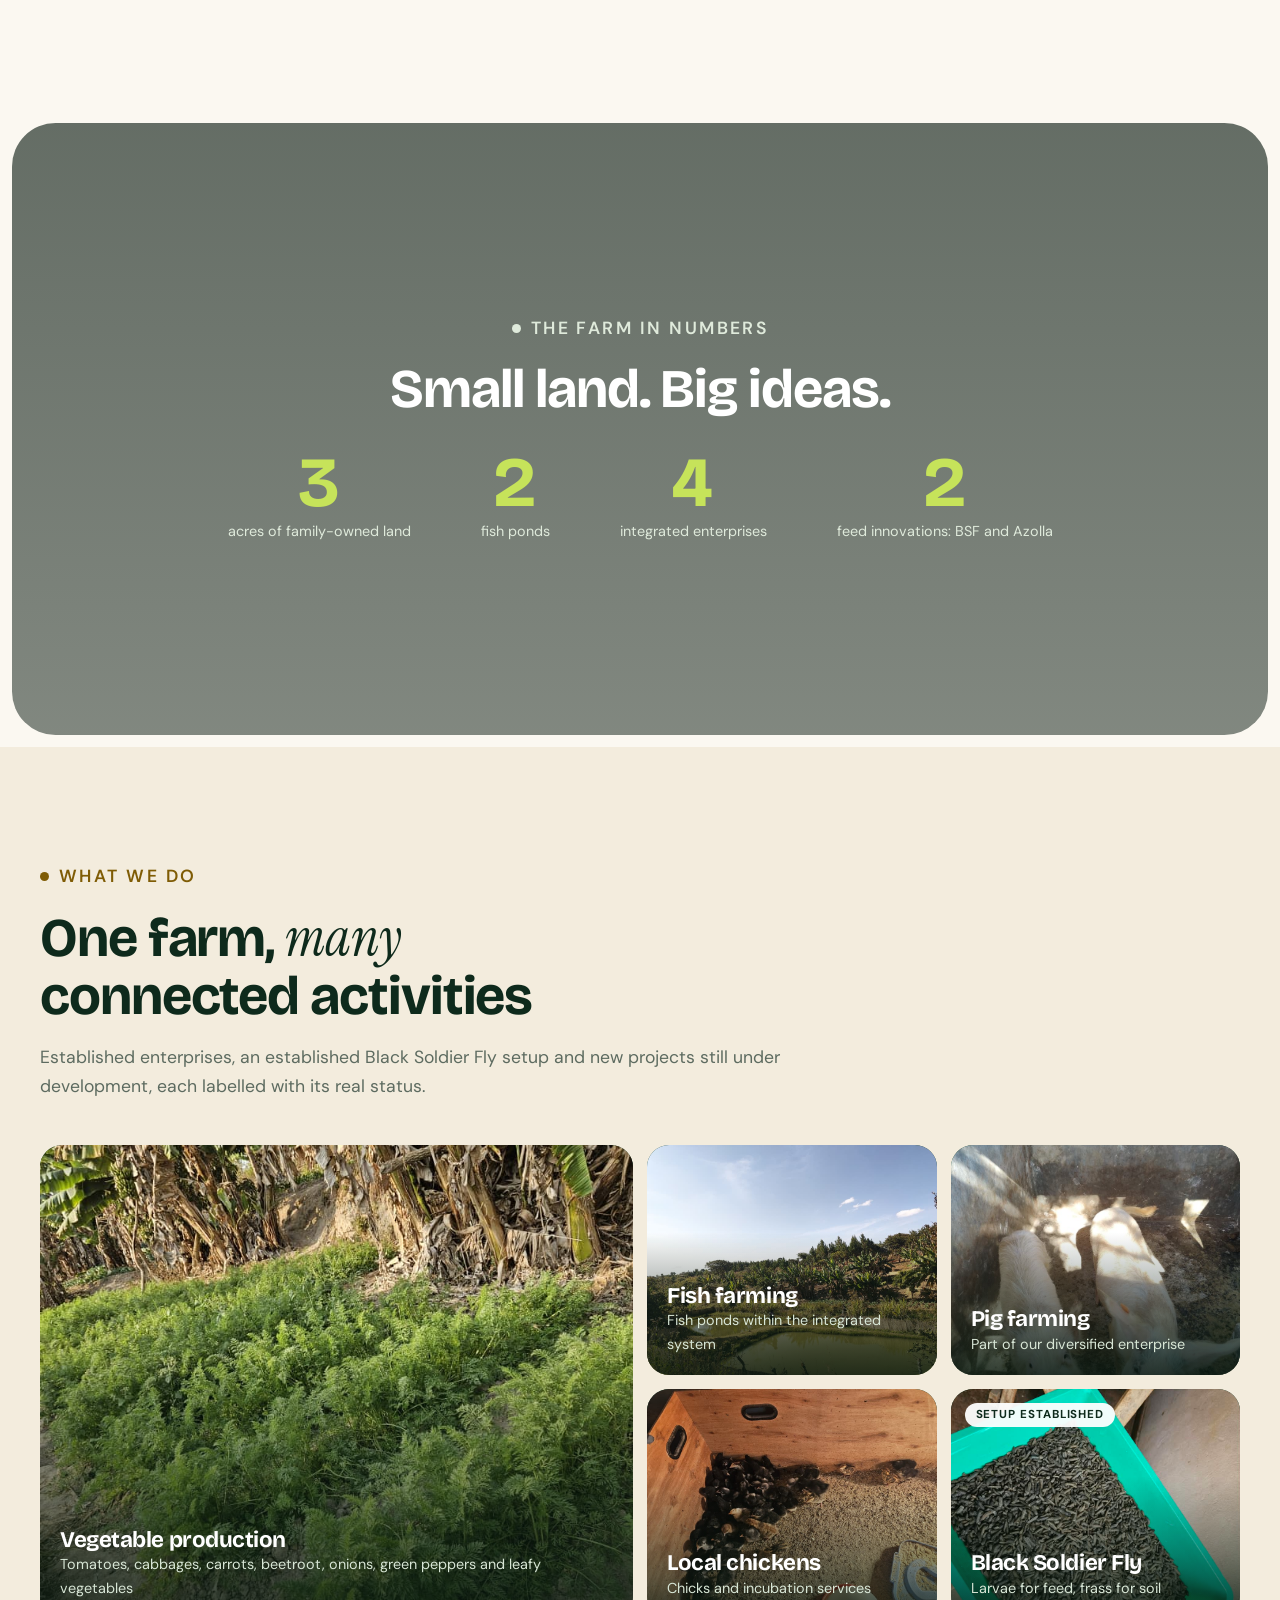
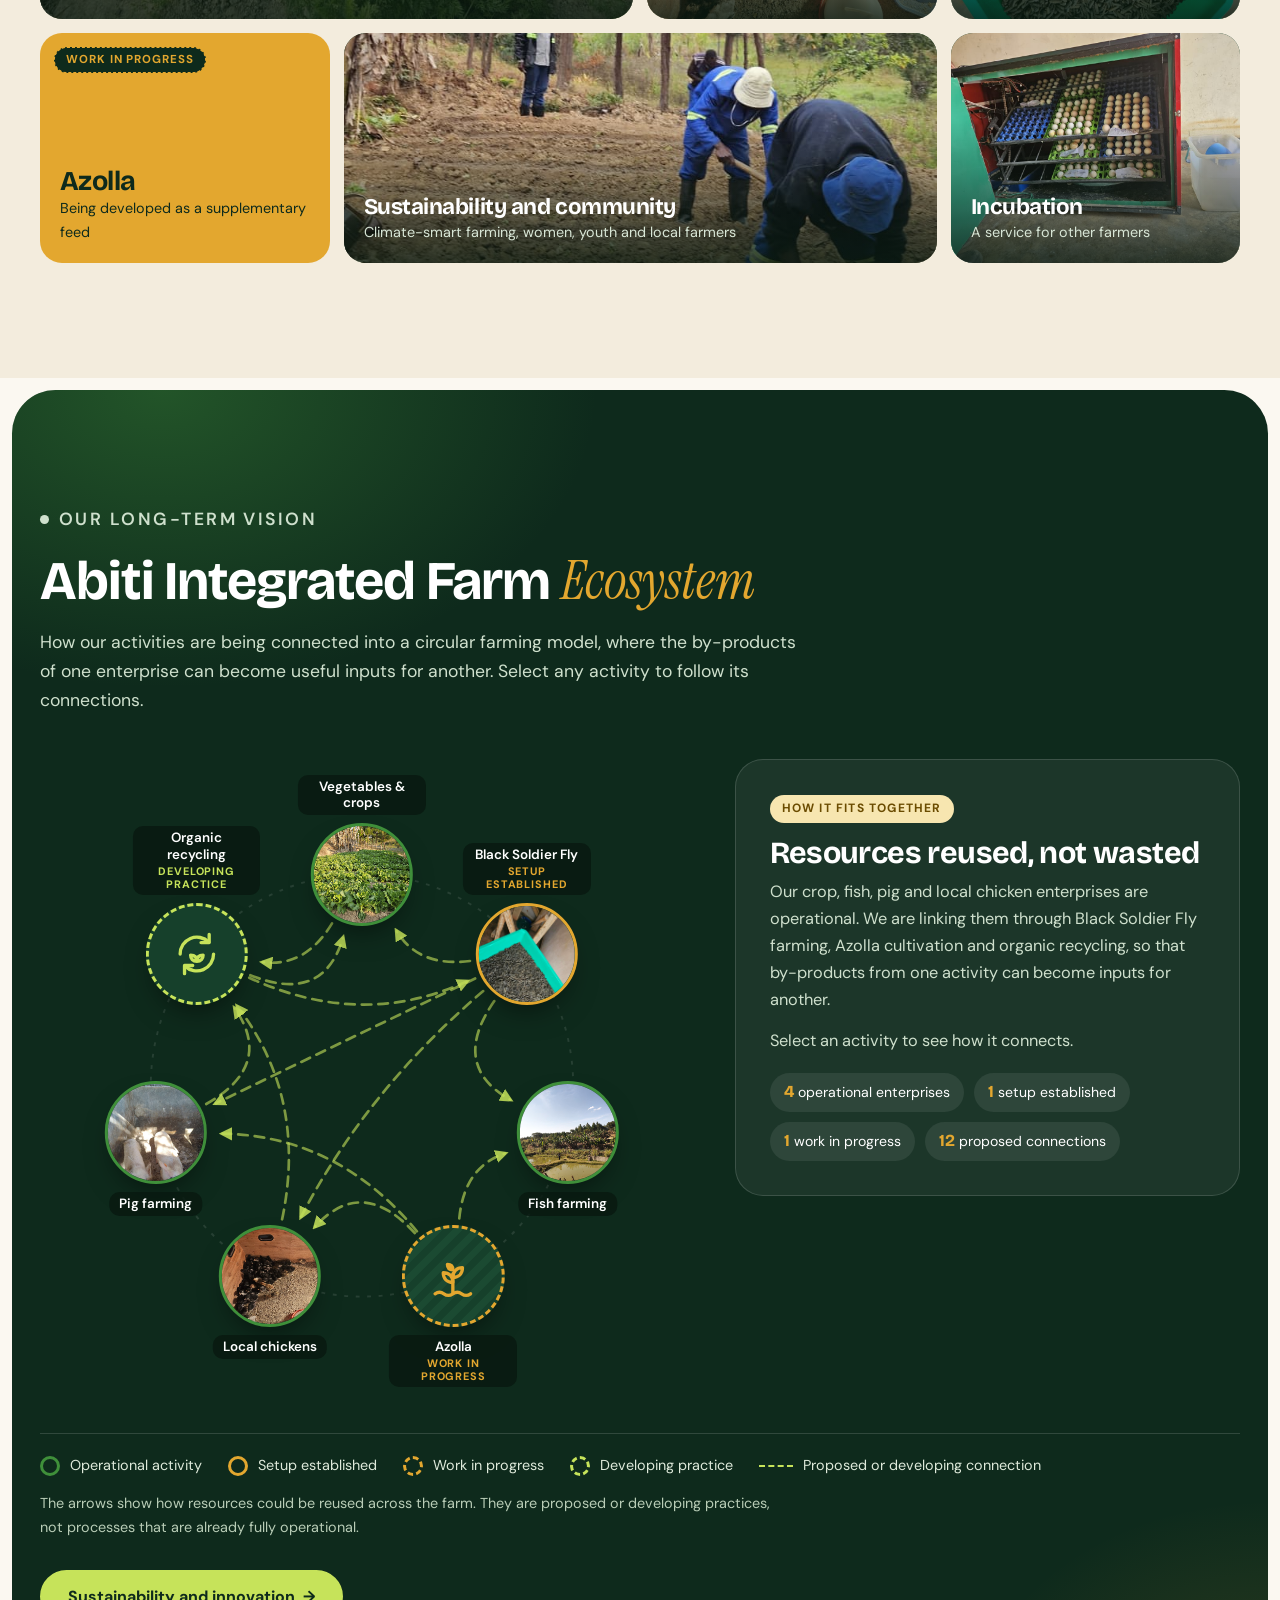
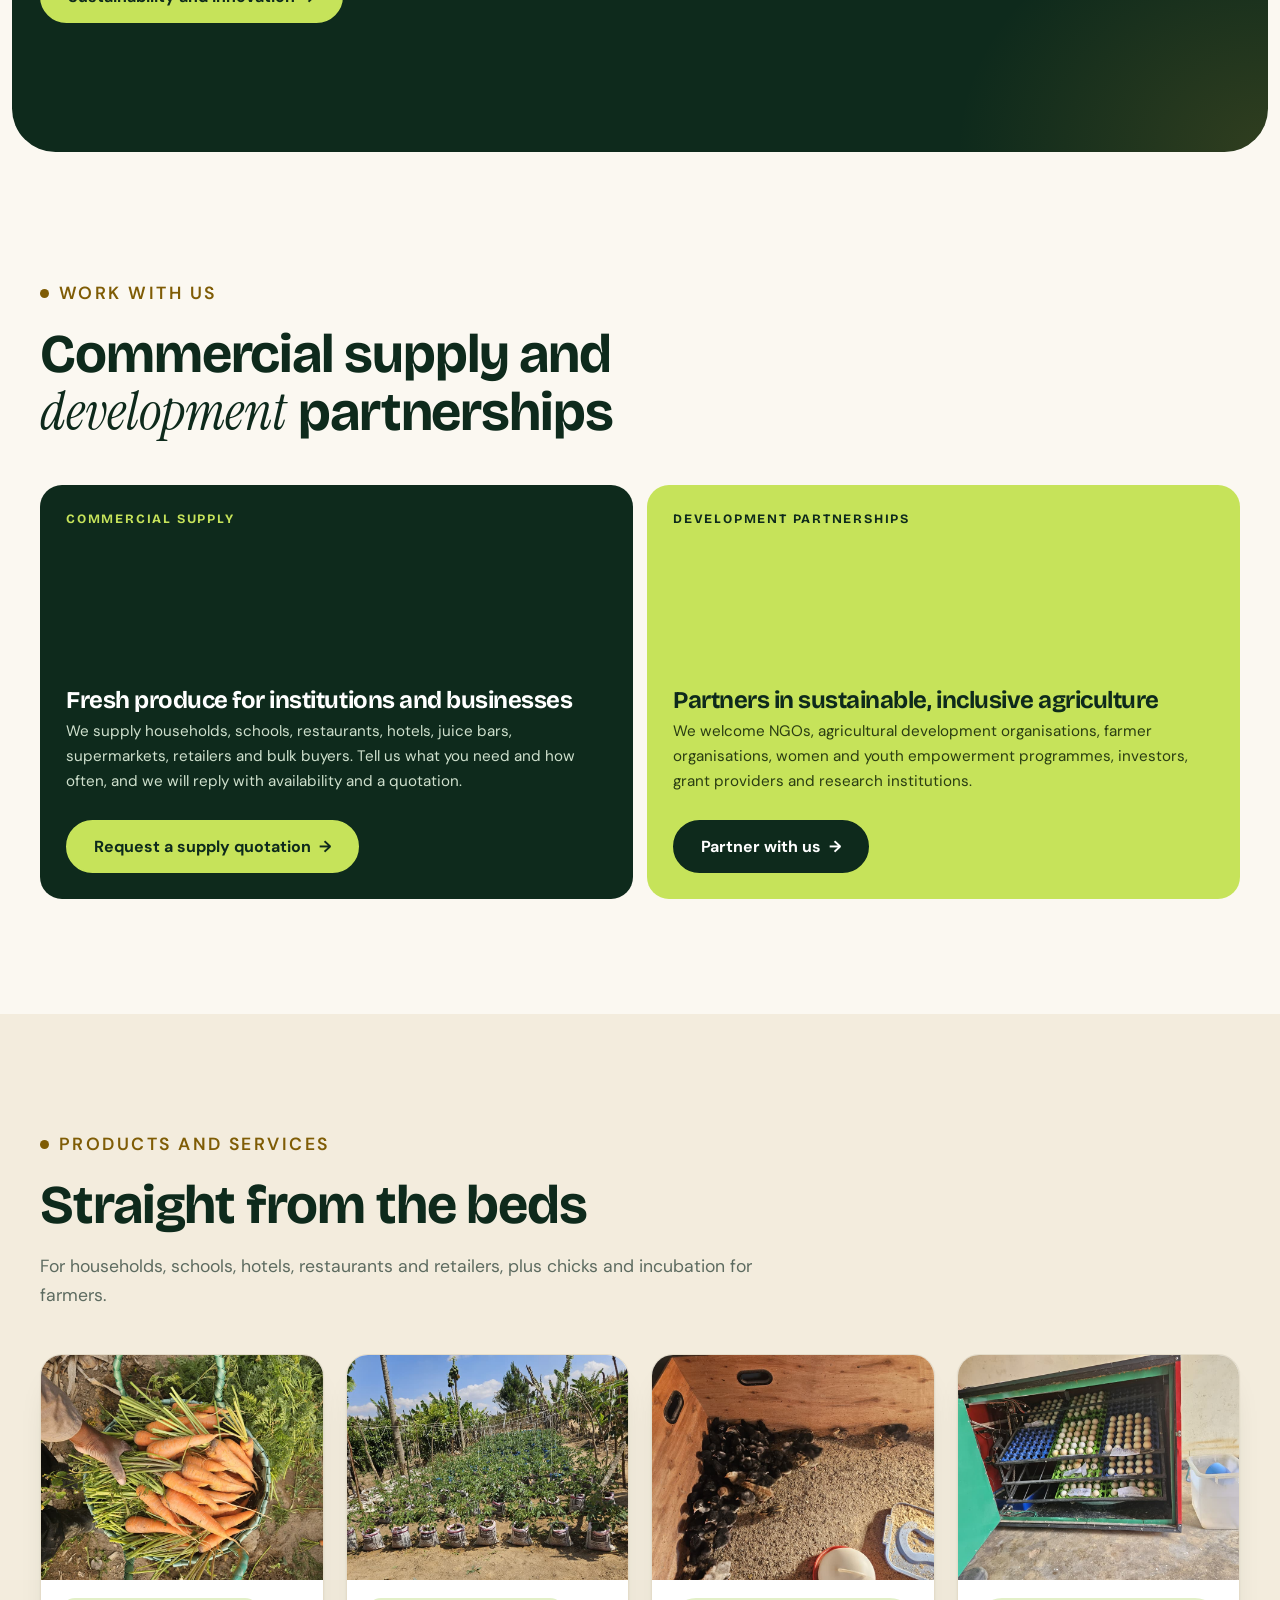
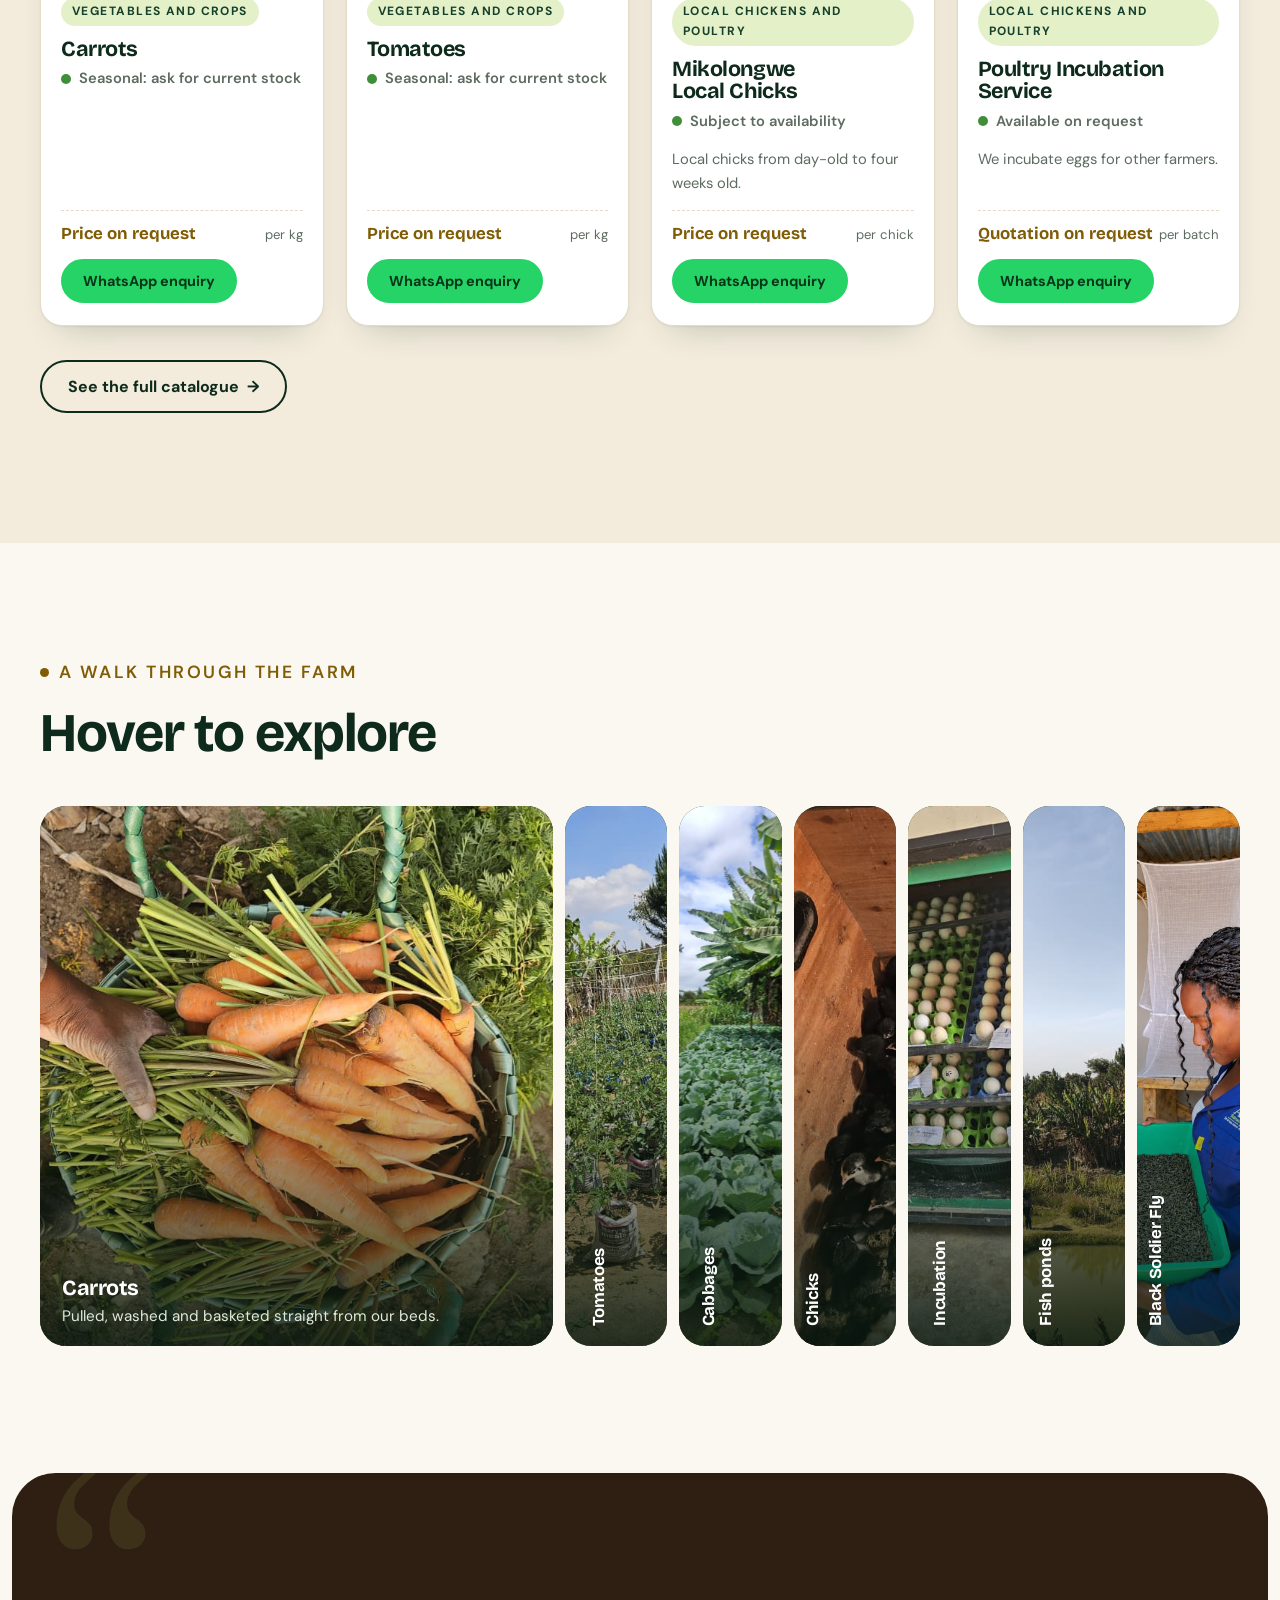
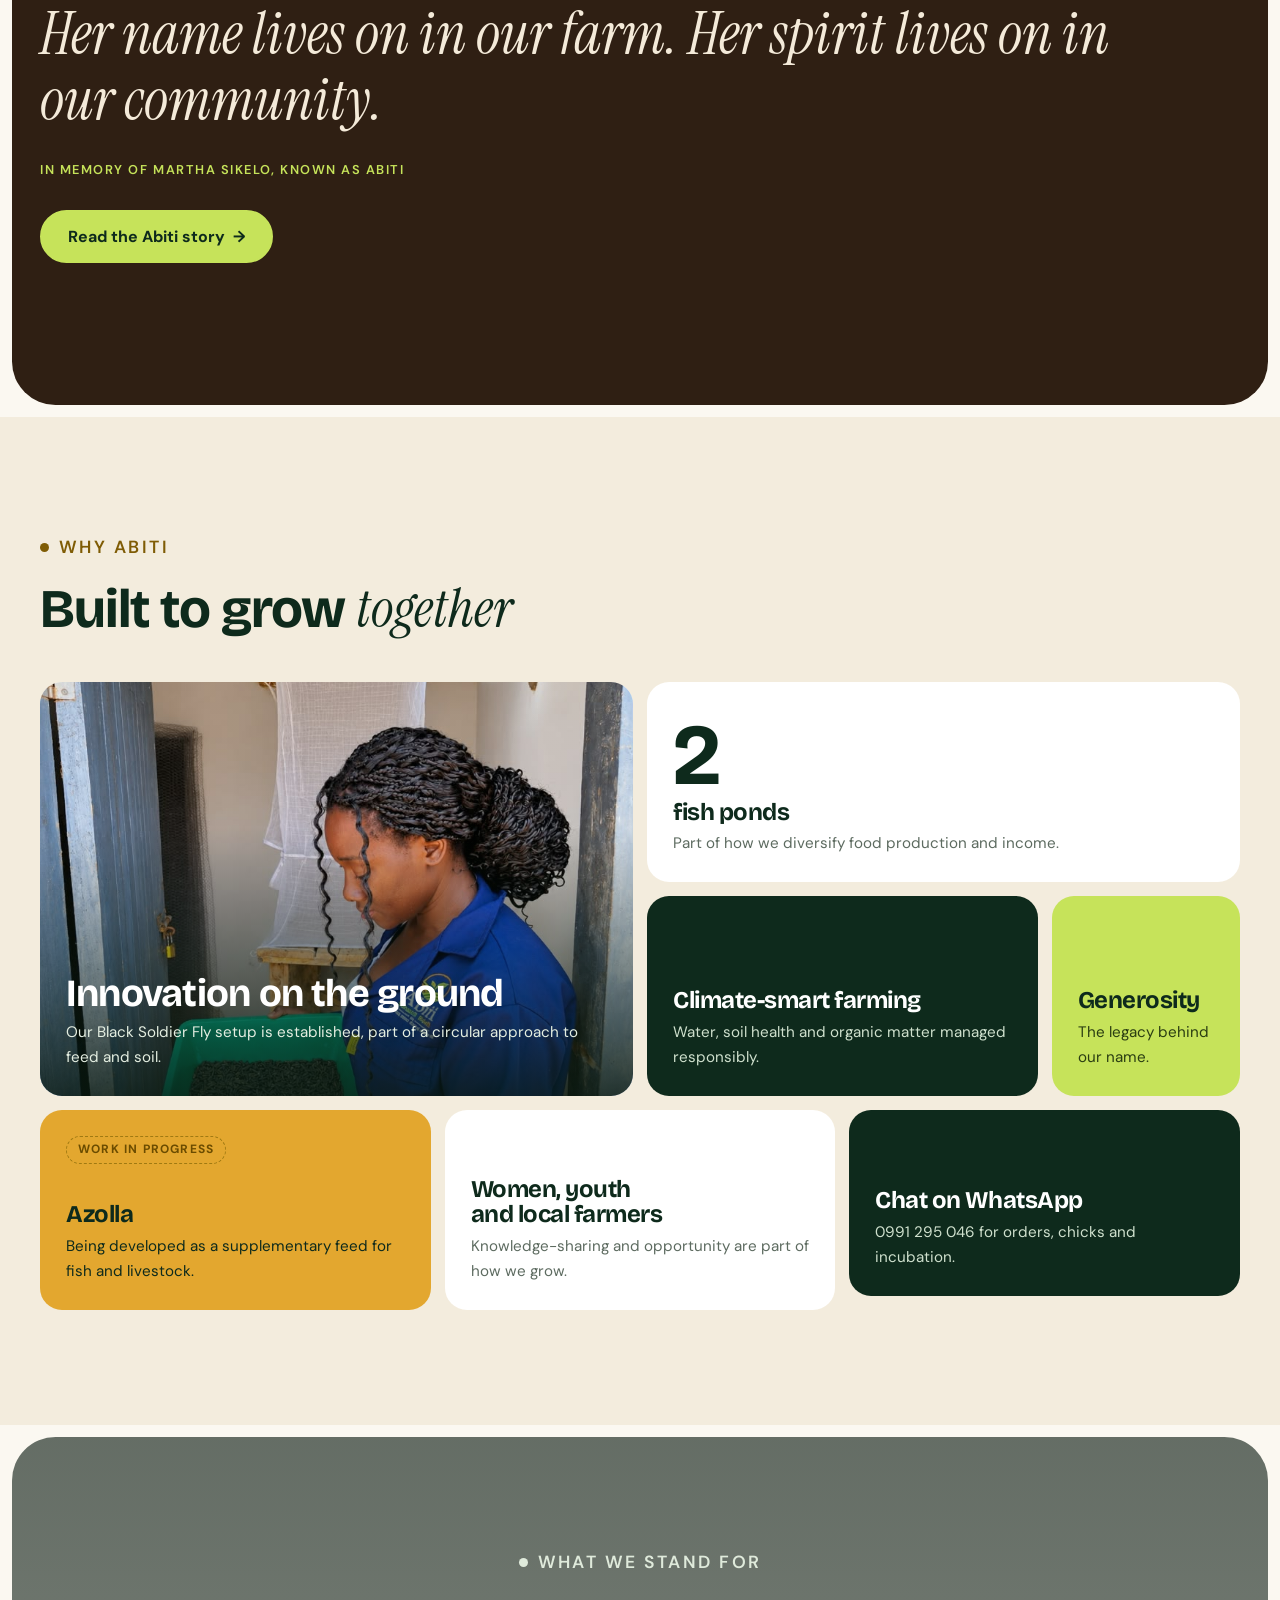
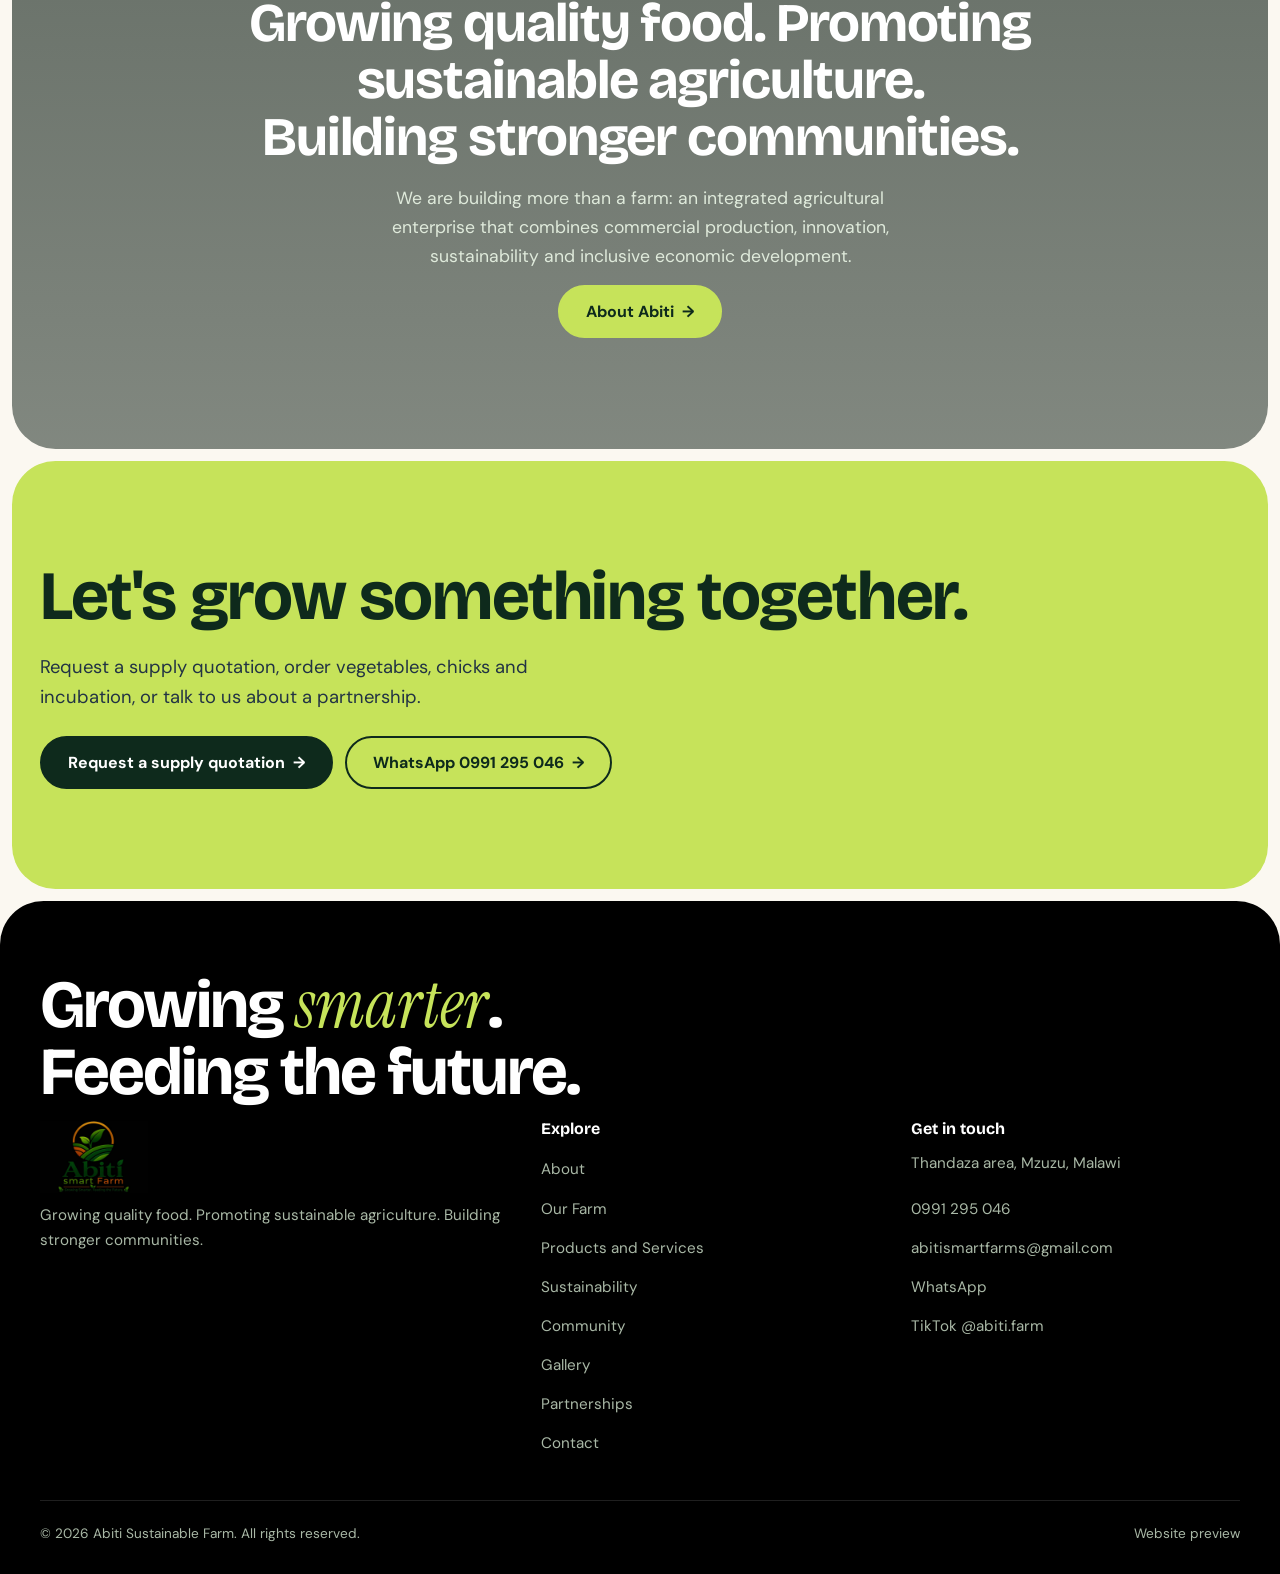
==== commit adb84922: "Restore the original hero design, keeping the new background image Brings back the stepped paper cut" ====
--- a/index.html
+++ b/index.html
@@ -28,9 +28,21 @@
 
 <section class="hx" aria-labelledby="hx-title">
 <div class="hx-frame">
-<img class="hx-bg" src="images/hero-abiti.webp" alt="" width="1672" height="941" fetchpriority="high">
-<h1 id="hx-title" class="sr-only">Abiti Sustainable Smart Farm: Growing smarter, feeding the future</h1>
-<div class="hx-notch"><div class="hero-cta"><a href="farm.html" class="btn btn-dark">Explore our farm</a><a href="partnerships.html" class="btn btn-line">Partner with us</a></div></div>
+<img class="hx-bg" src="images/hero-abiti.webp" alt="" aria-hidden="true" fetchpriority="high">
+<div class="hx-title">
+<h1 id="hx-title"><span class="hx-brand">Abiti Sustainable Smart Farm</span> Growing <em>smarter</em>, feeding the future.</h1>
+</div>
+<figure class="hx-tile" aria-hidden="true"><div class="hx-tile-in"><img src="images/fish-ponds.jpg" alt="" style="object-position:50% 70%"></div></figure>
+<div class="hx-lead">
+<p class="lead">Abiti Sustainable Smart Farm is a growing Malawian agribusiness based in Thandaza, Mzuzu. We combine crop production, fish farming, livestock and sustainable agricultural innovations to produce quality food, promote responsible farming and create opportunities for communities.</p>
+<div class="hero-cta"><a href="farm.html" class="btn btn-dark">Explore our farm</a><a href="partnerships.html" class="btn btn-line">Partner with us</a></div>
+</div>
+<div class="hx-stat">
+<div class="hx-pill"><span class="hx-avs" aria-hidden="true"><img src="images/carrots-basket-2.jpg" alt=""><img src="images/chicks.jpg" alt="" style="object-position:12% 45%"><img src="images/bsf-larvae.jpg" alt=""></span><span class="hx-pill-t"><b>4</b><small>integrated enterprises</small></span></div>
+<div class="hx-facts"><span><b>3 acres</b><small>family-owned land</small></span><span><b>BSF</b><small>setup established</small></span></div>
+</div>
+<figure class="hx-card"><img src="images/carrot-farmer.jpg" alt=""><figcaption><b>Harvest day</b><span>Thandaza, Mzuzu</span></figcaption></figure>
+<div class="hx-pins" aria-hidden="true"><span class="hx-pin pin1"><b>Leafy vegetables</b><i></i></span><span class="hx-pin pin2"><b>Grown in Mzuzu</b><i></i></span></div>
 </div>
 </section>
 <div class="marquee" aria-hidden="true"><div class="marquee-track"><span>Tomatoes</span><span>Cabbages</span><span>Carrots</span><span>Beetroot</span><span>Onions</span><span>Green peppers</span><span>Leafy vegetables</span><span>Maize</span><span>Beans</span><span>Fish farming</span><span>Pig farming</span><span>Local chickens</span><span>Black Soldier Fly</span><span>Tomatoes</span><span>Cabbages</span><span>Carrots</span><span>Beetroot</span><span>Onions</span><span>Green peppers</span><span>Leafy vegetables</span><span>Maize</span><span>Beans</span><span>Fish farming</span><span>Pig farming</span><span>Local chickens</span><span>Black Soldier Fly</span></div></div>
@@ -38,7 +50,7 @@
 <section class="section"><div class="wrap split">
 <div class="rv"><p class="eyebrow dark">Welcome to Abiti</p>
 <p class="statement">Not simply a vegetable farm. <em>An integrated agricultural enterprise.</em></p>
-<p style="margin-top:22px;max-width:34em">Abiti Sustainable Smart Farm is a growing Malawian agribusiness based in Thandaza, Mzuzu. We combine crop production, fish farming, livestock and sustainable agricultural innovations to produce quality food, promote responsible farming and create opportunities for communities.</p>
+<p style="margin-top:22px;max-width:34em">We combine crop production, aquaculture, livestock farming, sustainable agricultural innovation and community development.</p>
 <ul class="ticks" style="max-width:34em"><li><b>A commercial agribusiness</b> producing quality food for households, schools, restaurants, hotels, retailers and other institutional buyers.</li><li><b>A development enterprise</b> promoting food security, climate-smart farming, innovation, women's economic empowerment, youth participation and local farmer development.</li></ul>
 <a href="farm.html" class="btn btn-dark">Explore our farm</a></div>
 <div class="duo rv"><img class="p1" src="images/carrot-farmer.jpg" alt="Harvesting carrots among the banana trees"><img class="p2" src="images/beetroot-hand.jpg" alt="A freshly pulled beetroot"></div>
--- a/styles.css
+++ b/styles.css
@@ -497,46 +497,129 @@
 }
 
 /* =====================================================================
-   Home hero: the Abiti brand photo (logo on a glass panel over a maize field)
-   is the focus, so nothing is placed over the logo. The headline is part of the
-   photo, so the h1 is visually hidden for screen readers and search engines.
-   A paper notch cut into the bottom edge holds the two buttons, below the logo
-   panel; quarter-circle fillers (::before / ::after) round the photo where the
-   notch meets it.
+   Home hero: a photo frame with a stepped paper cut-out (client reference).
+   The paper shape is built from three blocks. Small quarter-circle fillers
+   (::before / ::after) round the photo's inside corners where the blocks step.
    ===================================================================== */
 .hx { --r: clamp(18px, 2.2vw, 30px); padding: 92px 12px 12px; background: var(--paper); }
-.hx-frame { position: relative; isolation: isolate; overflow: hidden; max-width: 1680px; margin-inline: auto; aspect-ratio: 1672 / 941; min-height: 420px; max-height: calc(100svh - 104px); border-radius: var(--r); background: #9fcbe8; }
-.hx-bg { position: absolute; inset: 0; width: 100%; height: 100%; object-fit: cover; object-position: 50% 42%; z-index: -1; }
-.hx-notch { position: absolute; left: 50%; bottom: 0; transform: translateX(-50%); padding: clamp(14px, 1.6vw, 20px) clamp(16px, 2vw, 26px) 6px; border-radius: var(--r) var(--r) 0 0; background: var(--paper); }
-.hx-notch .hero-cta { margin: 0; flex-wrap: nowrap; }
-.hx-notch .btn { white-space: nowrap; }
-.hx-notch::before, .hx-notch::after { content: ""; position: absolute; bottom: 0; width: var(--r); height: var(--r); pointer-events: none; }
-.hx-notch::before { right: 100%; background: radial-gradient(circle at 0 0, transparent calc(var(--r) - .5px), var(--paper) var(--r)); }
-.hx-notch::after { left: 100%; background: radial-gradient(circle at 100% 0, transparent calc(var(--r) - .5px), var(--paper) var(--r)); }
-
-/* tablet and phone: the photo is cropped around the logo panel and the buttons sit underneath */
+.hx-frame { --zone: clamp(250px, 70vw, 380px); position: relative; isolation: isolate; overflow: hidden; border-radius: var(--r); max-width: 1680px; margin-inline: auto; min-height: clamp(660px, 52vw, 820px); display: grid; grid-template-columns: repeat(12, minmax(0, 1fr)); grid-template-rows: auto auto auto 1fr; background: var(--paper); }
+.hx-bg { position: absolute; inset: -2%; width: 104%; height: 104%; max-width: none; object-fit: cover; object-position: 50% 86%; z-index: -1; }
+.hx-title, .hx-lead, .hx-stat, .hx-tile { position: relative; background: var(--paper); }
+
+/* block 1: headline */
+.hx-title { grid-area: 1 / 3 / 2 / 10; padding: clamp(22px, 3vw, 42px) clamp(20px, 3vw, 44px) clamp(16px, 2vw, 28px); border-bottom-left-radius: var(--r); }
+.hx .eyebrow { margin-bottom: 14px; }
+.hx h1 { font-size: clamp(2.3rem, 4.7vw, 4.4rem); line-height: 1.04; font-weight: 650; color: var(--forest); margin: 0; }
+.hx h1 em { color: var(--gold-deep); font-size: 1.1em; }
+.hx h1 .pn { font-family: var(--f-display); font-style: normal; font-weight: 650; letter-spacing: -.02em; color: var(--forest); }
+
+/* corner photo */
+.hx-tile { grid-area: 1 / 10 / 2 / 13; margin: 0; }
+.hx-tile-in { position: absolute; inset: 0; overflow: hidden; border-radius: var(--r) 0 var(--r) var(--r); }
+.hx-tile-in img { width: 100%; height: 100%; object-fit: cover; }
+
+/* block 2: intro and buttons */
+.hx-lead { grid-area: 2 / 4 / 3 / 13; padding: 0 clamp(20px, 3vw, 44px) clamp(20px, 2.4vw, 32px); border-bottom-left-radius: var(--r); }
+.hx .lead { max-width: 37em; margin: 0; font-size: clamp(1.02rem, 1.25vw, 1.2rem); line-height: 1.6; color: #34443a; }
+.hx-lead .hero-cta { margin-top: 20px; }
+
+/* block 3: numbers */
+.hx-stat { grid-area: 3 / 7 / 4 / 13; padding: 0 clamp(20px, 3vw, 44px) clamp(16px, 2vw, 26px); border-bottom-left-radius: var(--r); display: flex; flex-wrap: wrap; align-items: center; gap: 14px 30px; }
+.hx-pill { display: inline-flex; align-items: center; gap: 14px; padding: 7px 24px 7px 7px; border: 1px solid var(--line); border-radius: 999px; background: #fff; box-shadow: 0 1px 2px rgba(14, 42, 28, .05); }
+.hx-avs { display: flex; }
+.hx-avs img { width: 46px; height: 46px; border-radius: 50%; object-fit: cover; border: 3px solid #fff; margin-left: -14px; }
+.hx-avs img:first-child { margin-left: 0; }
+.hx-pill b, .hx-facts b { display: block; font: 700 1.5rem/1 var(--f-display); color: var(--forest); }
+.hx-facts b { font-size: 1.2rem; }
+.hx small { display: block; margin-top: 3px; font-size: .84rem; line-height: 1.2; color: #4a5a50; }
+.hx-facts { display: flex; flex-wrap: wrap; gap: 10px 28px; }
+
+/* inside-corner fillers */
+.hx-title::before, .hx-lead::before, .hx-stat::before, .hx-stat::after { content: ""; position: absolute; width: var(--r); height: var(--r); pointer-events: none; background: radial-gradient(circle at 0 100%, transparent calc(var(--r) - .5px), var(--paper) var(--r)); }
+.hx-title::before, .hx-lead::before, .hx-stat::before { left: calc(-1 * var(--r)); top: 0; }
+.hx-stat::after { left: calc(100% - var(--r)); top: 100%; }
+
+/* floating card and pins sit on the photo */
+.hx-card { position: absolute; z-index: 2; left: clamp(14px, 1.8vw, 26px); bottom: clamp(14px, 1.8vw, 26px); width: clamp(190px, 19vw, 290px); margin: 0; padding: 8px; border-radius: calc(var(--r) - 4px); background: rgba(255, 255, 255, .78); -webkit-backdrop-filter: blur(16px) saturate(1.3); backdrop-filter: blur(16px) saturate(1.3); box-shadow: 0 22px 50px -18px rgba(0, 0, 0, .5), inset 0 0 0 1px rgba(255, 255, 255, .6); transform: translate3d(calc(var(--mx, 0) * 14px), calc(var(--my, 0) * 10px), 0); transition: transform .5s cubic-bezier(.2, .7, .2, 1); }
+.hx-card img { width: 100%; aspect-ratio: 4 / 3; object-fit: cover; object-position: 50% 22%; border-radius: calc(var(--r) - 10px); }
+.hx-card figcaption { display: grid; gap: 2px; padding: 10px 8px 6px; }
+.hx-card b { font: 700 1rem/1.2 var(--f-display); color: var(--forest); }
+.hx-card span { font-size: .86rem; color: #2f3f35; }
+.hx-pin { --d: 1.6; position: absolute; z-index: 2; transform: translate3d(calc(var(--mx, 0) * var(--d) * 12px), calc(var(--my, 0) * var(--d) * 9px), 0); transition: transform .5s cubic-bezier(.2, .7, .2, 1); }
+.hx-pin b { display: block; white-space: nowrap; padding: 10px 15px; border-radius: 15px 15px 0 15px; background: #fff; color: var(--forest); font: 600 .86rem/1 var(--f-body); box-shadow: 0 10px 24px -8px rgba(0, 0, 0, .45); }
+.hx-pin i { position: absolute; right: -24px; bottom: -27px; width: 32px; height: 32px; border-radius: 50%; background: #fff; box-shadow: 0 6px 16px -4px rgba(0, 0, 0, .45); }
+.hx-pin i::before, .hx-pin i::after { content: ""; position: absolute; inset: 9px; border-radius: 50%; }
+.hx-pin i::before { background: var(--leaf); }
+.hx-pin i::after { border: 2px solid var(--leaf); opacity: 0; }
+.hx-pin.pin1 { left: 37%; bottom: 17%; }
+.hx-pin.pin2 { left: 66%; bottom: 9%; --d: 2.2; }
+
+/* tablet and phone: photo on top, paper stack underneath */
 @media (max-width: 860px) {
   .hx { padding: 78px 8px 8px; }
-  .hx-frame { --zone: clamp(230px, 72vw, 460px); aspect-ratio: auto; min-height: 0; max-height: none; padding-top: var(--zone); overflow: visible; border-radius: 0; background: none; }
-  .hx-bg { bottom: auto; height: var(--zone); border-radius: var(--r); object-position: 50% 44%; background: #9fcbe8; }
-  .hx-notch { position: static; transform: none; padding: 14px 0 4px; border-radius: 0; background: none; }
-  .hx-notch::before, .hx-notch::after { display: none; }
-  .hx-notch .hero-cta { flex-wrap: wrap; }
-}
-
-/* a gentle settle on load; the global reduced-motion rule switches it off */
-@keyframes hxBg { from { scale: 1.06; } }
-.hx-bg { animation: hxBg 1.8s cubic-bezier(.2, .7, .2, 1) backwards; }
-.hx-notch .btn { animation: up .8s cubic-bezier(.2, .8, .2, 1) .35s backwards; }
-.hx-notch .btn + .btn { animation-delay: .47s; }
-
-/* one pause control stops every looping animation */
-.motion-paused .marquee-track { animation-play-state: paused !important; }
+  .hx-frame { min-height: 0; grid-template-columns: minmax(0, 1fr); grid-template-rows: var(--zone) auto auto auto; }
+  .hx-bg { inset: 0 0 auto 0; width: 100%; height: calc(var(--zone) + var(--r)); object-position: 50% 88%; }
+  .hx-title, .hx-lead, .hx-stat { grid-column: 1; border-radius: 0; }
+  .hx-title { grid-row: 2; padding-top: 24px; border-radius: var(--r) var(--r) 0 0; }
+  .hx-lead { grid-row: 3; }
+  .hx-stat { grid-row: 4; }
+  .hx-title::before, .hx-lead::before, .hx-stat::before, .hx-stat::after, .hx-tile, .hx-card { display: none; }
+  .hx h1 { font-size: clamp(2.2rem, 9.4vw, 3.3rem); }
+  .hx-pin.pin1 { left: 8%; top: calc(var(--zone) * .3); bottom: auto; }
+  .hx-pin.pin2 { left: 52%; top: calc(var(--zone) * .56); bottom: auto; }
+}
+
+/* ---------- motion (only when script.js adds .motion; never for reduced motion) ---------- */
+@keyframes hxBg { from { scale: 1.14; } }
+@keyframes hxDrop { from { opacity: 0; translate: 0 -28px; } }
+@keyframes hxZoom { from { scale: 1.3; } }
+@keyframes hxCard { from { opacity: 0; translate: 0 44px; scale: .94; } }
+@keyframes hxBob { 0%, 100% { translate: 0 0; } 50% { translate: 0 -8px; } }
+@keyframes hxPop { from { opacity: 0; scale: .3; } }
+@keyframes hxPing { from { scale: 1; opacity: .55; } to { scale: 2.6; opacity: 0; } }
+@keyframes wordUp { from { transform: translateY(112%) rotate(5deg); opacity: 0; } }
+
+.hx h1.words-split { animation: none; }
+.hx h1 .w { display: inline-block; overflow: hidden; vertical-align: bottom; padding: .06em .06em .14em; margin: -.06em -.06em -.14em; }
+.hx h1 .w > span { display: inline-block; animation: wordUp .95s cubic-bezier(.2, .8, .2, 1) backwards; animation-delay: calc(.2s + var(--wi, 0) * .11s); }
+
+.hx.motion .hx-bg { animation: hxBg 2.4s cubic-bezier(.2, .7, .2, 1) backwards; transform: translate3d(calc(var(--mx, 0) * -14px), calc(var(--my, 0) * -10px), 0); transition: transform .8s cubic-bezier(.2, .7, .2, 1); }
+.hx.motion .hx-title { animation: hxDrop .9s cubic-bezier(.2, .8, .2, 1) .05s backwards; }
+.hx.motion .hx-tile { animation: hxDrop .9s cubic-bezier(.2, .8, .2, 1) .2s backwards; }
+.hx.motion .hx-lead { animation: hxDrop .9s cubic-bezier(.2, .8, .2, 1) .32s backwards; }
+.hx.motion .hx-stat { animation: hxDrop .9s cubic-bezier(.2, .8, .2, 1) .46s backwards; }
+.hx.motion .hx-tile-in img { animation: hxZoom 2s cubic-bezier(.2, .7, .2, 1) .2s backwards; }
+.hx.motion .hx-title .eyebrow { animation: up .8s cubic-bezier(.2, .8, .2, 1) .1s backwards; }
+.hx.motion .hx-lead > * { animation: up .8s cubic-bezier(.2, .8, .2, 1) .75s backwards; }
+.hx.motion .hx-lead > :nth-child(2) { animation-delay: .87s; }
+.hx.motion .hx-pill, .hx.motion .hx-facts { animation: up .8s cubic-bezier(.2, .8, .2, 1) 1s backwards; }
+.hx.motion .hx-facts { animation-delay: 1.1s; }
+.hx.motion .hx-avs img { animation: hxPop .6s cubic-bezier(.2, 1.4, .3, 1) backwards; }
+.hx.motion .hx-avs img:nth-child(1) { animation-delay: 1.15s; }
+.hx.motion .hx-avs img:nth-child(2) { animation-delay: 1.25s; }
+.hx.motion .hx-avs img:nth-child(3) { animation-delay: 1.35s; }
+.hx.motion .hx-card { animation: hxCard .95s cubic-bezier(.2, .9, .25, 1.1) 1.05s backwards, hxBob 7s ease-in-out 2.2s infinite; }
+.hx.motion .hx-pin b { animation: hxPop .7s cubic-bezier(.2, 1.3, .3, 1) 1.5s backwards; transform-origin: 100% 100%; }
+.hx.motion .hx-pin.pin2 b { animation-delay: 1.75s; }
+.hx.motion .hx-pin i { animation: hxPop .6s cubic-bezier(.2, 1.4, .3, 1) 1.65s backwards; }
+.hx.motion .hx-pin.pin2 i { animation-delay: 1.9s; }
+.hx.motion .hx-pin i::after { animation: hxPing 2.6s ease-out 2.4s infinite; }
+.hx.motion .hx-pin.pin2 i::after { animation-delay: 3.3s; }
+
+/* one pause control stops every looping animation (ticker, floating card, pin pulses) */
+.motion-paused .marquee-track, .motion-paused .hx-card, .motion-paused .hx-pin i::after { animation-play-state: paused !important; }
+
+@media (prefers-reduced-motion: reduce) {
+  .hx *, .hx *::before, .hx *::after { animation: none !important; transition: none !important; }
+}
 
 /* =====================================================================
-   Owner brief additions: status labels, availability, growth journey,
-   news, map and the Integrated Farm Ecosystem
+   Owner brief additions: brand line, status labels, availability,
+   growth journey, news, map and the Integrated Farm Ecosystem
    ===================================================================== */
+.hx h1 .hx-brand { display: block; margin-bottom: .75em; font: 700 clamp(.8rem, 1vw, .95rem)/1.3 var(--f-body); letter-spacing: .16em; text-transform: uppercase; color: var(--gold-deep); }
+.hx h1 .hx-brand::before { content: ""; display: inline-block; width: 9px; height: 9px; margin-right: 10px; border-radius: 50%; background: var(--gold); vertical-align: .12em; }
+.hx h1 .hx-brand .w { padding-bottom: .1em; }
 
 /* status labels: operational (green), established (gold), work in progress (dashed), planned (grey) */
 .badge.wip { background: transparent; color: #6b4c00; border: 1.5px dashed #a07a12; padding: 3px 11px; }
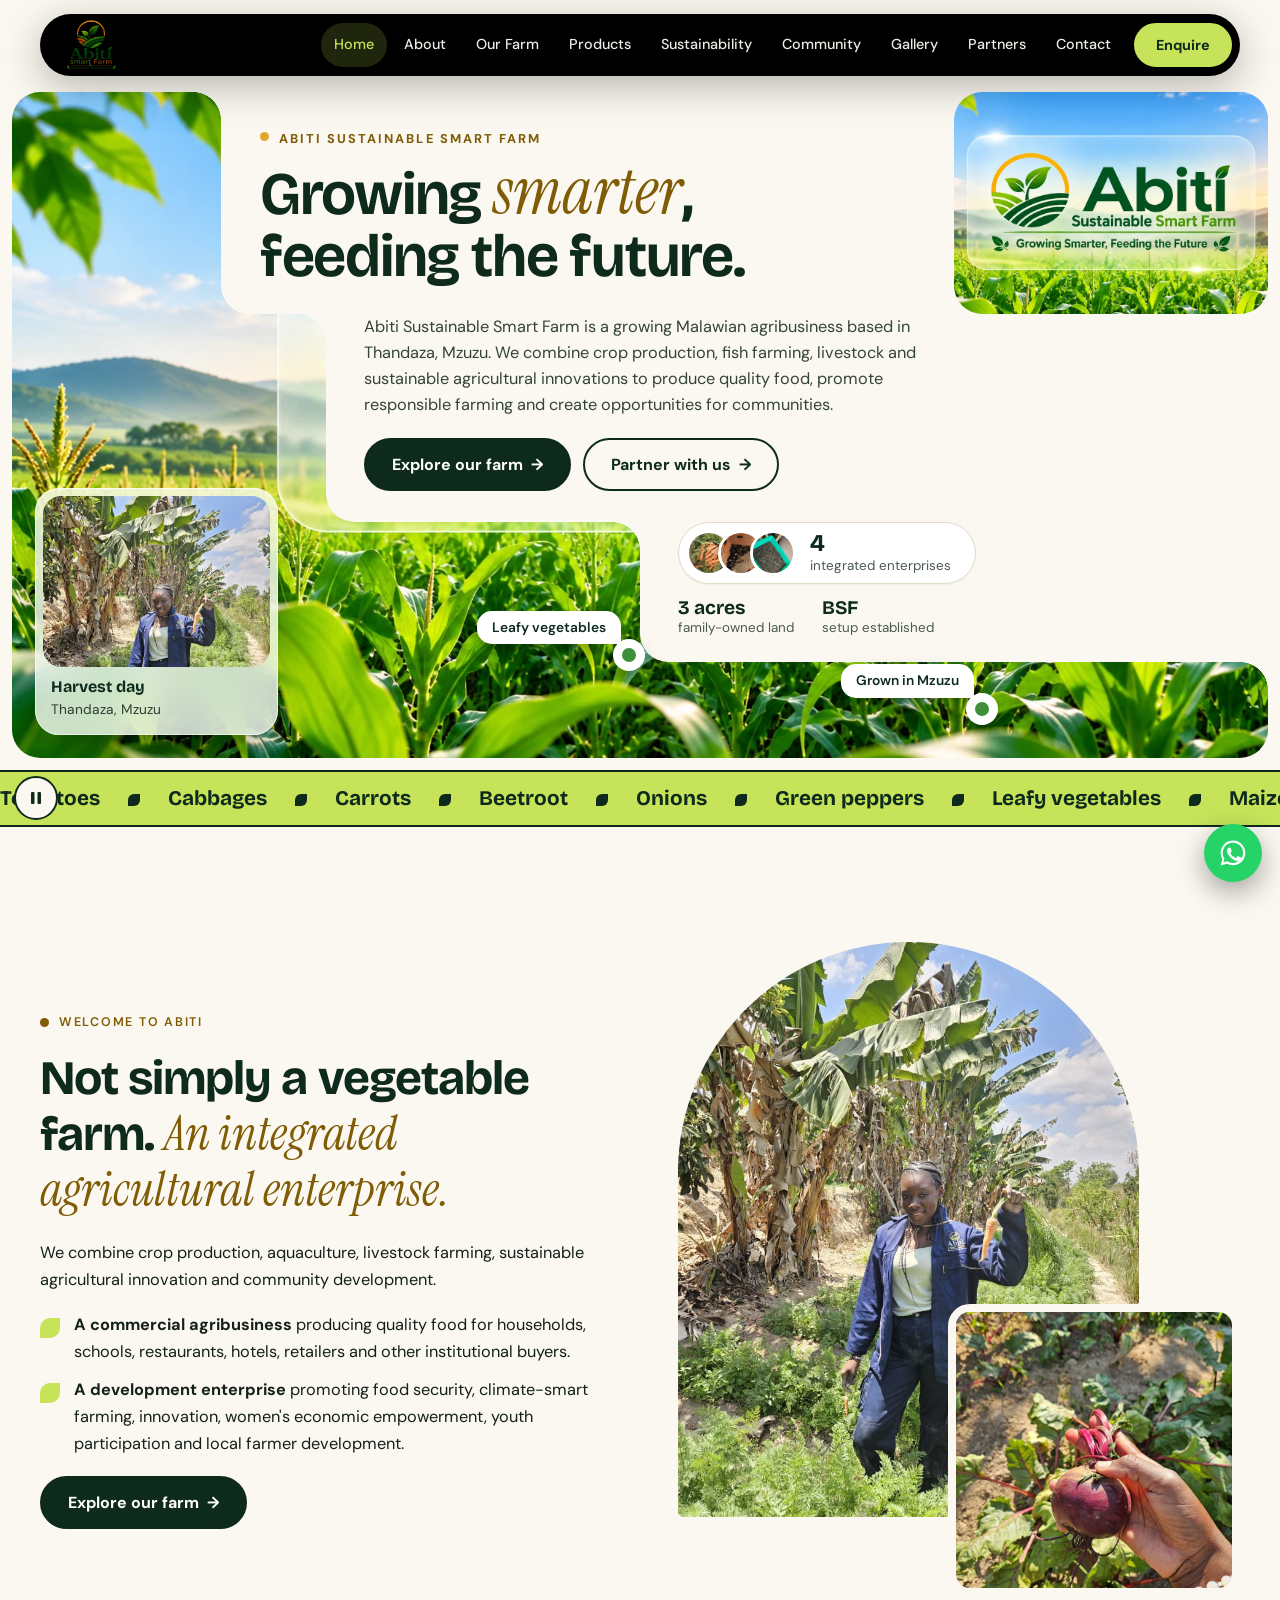
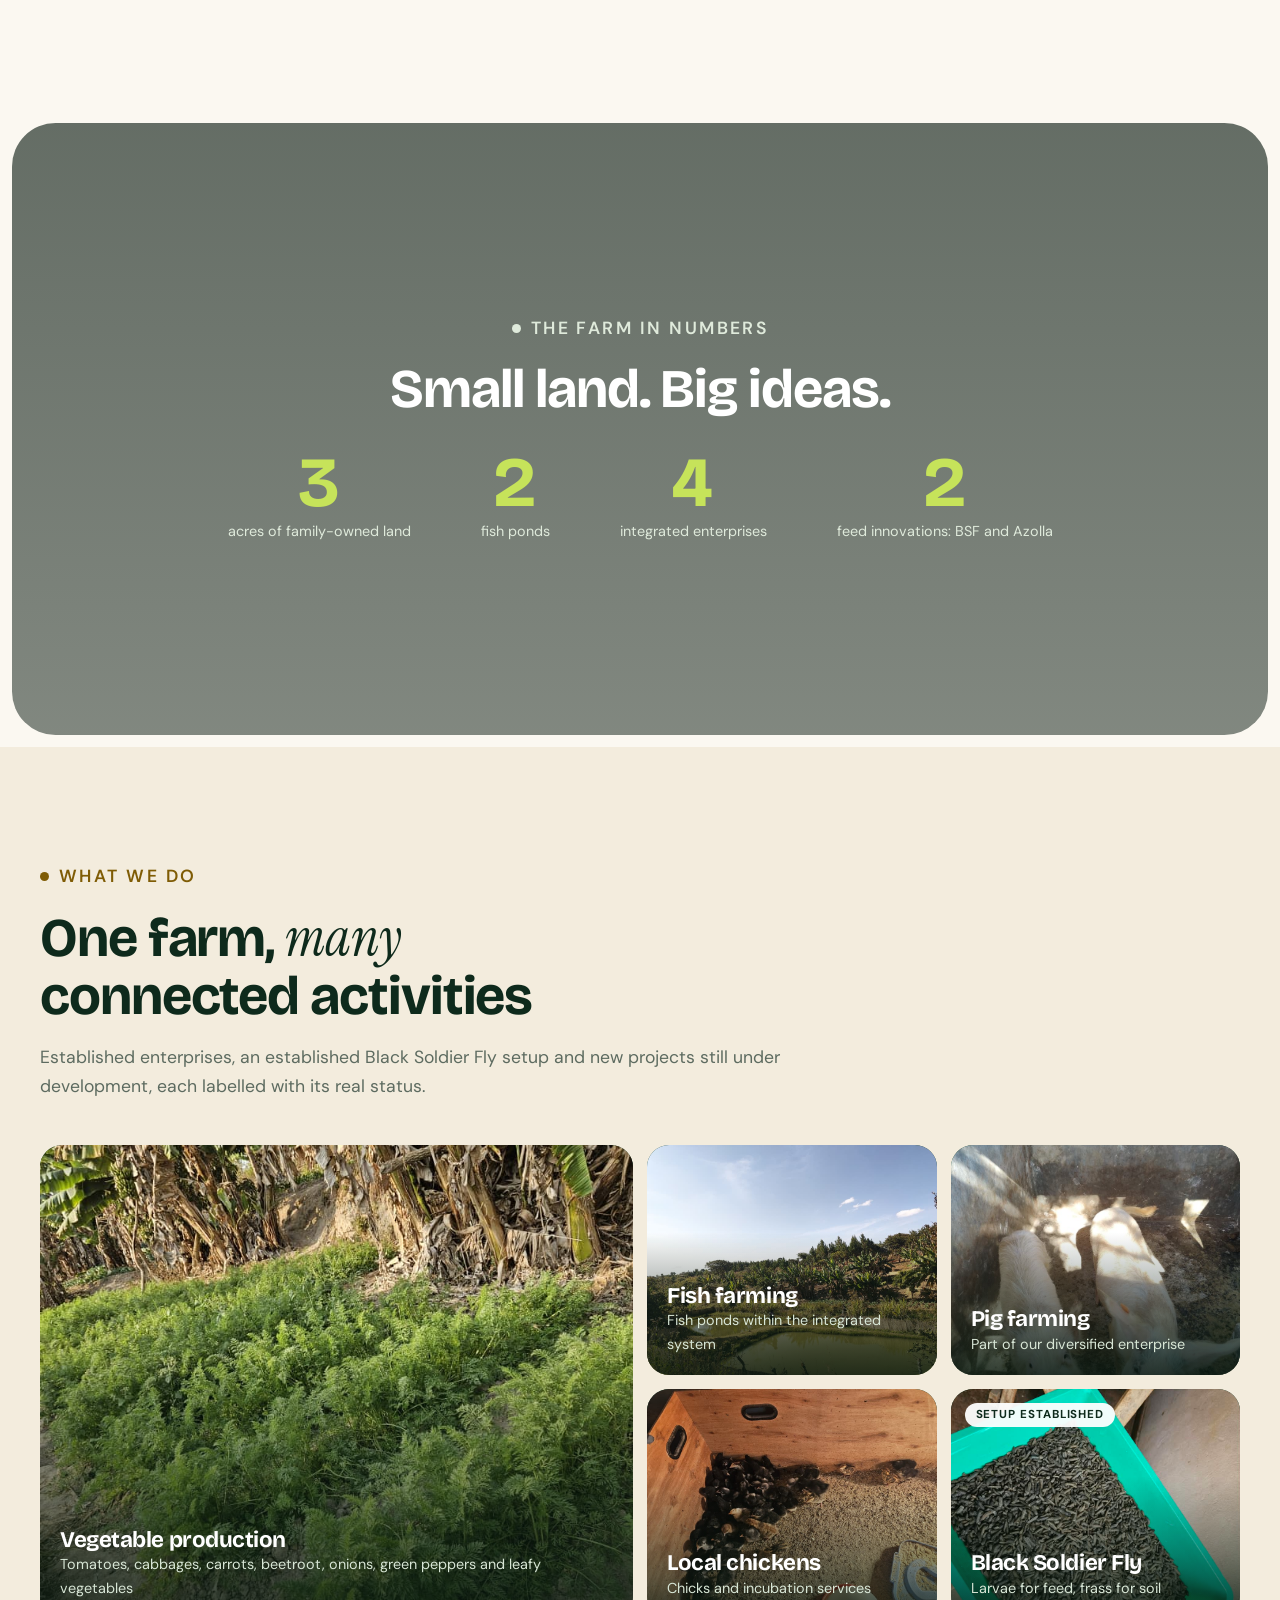
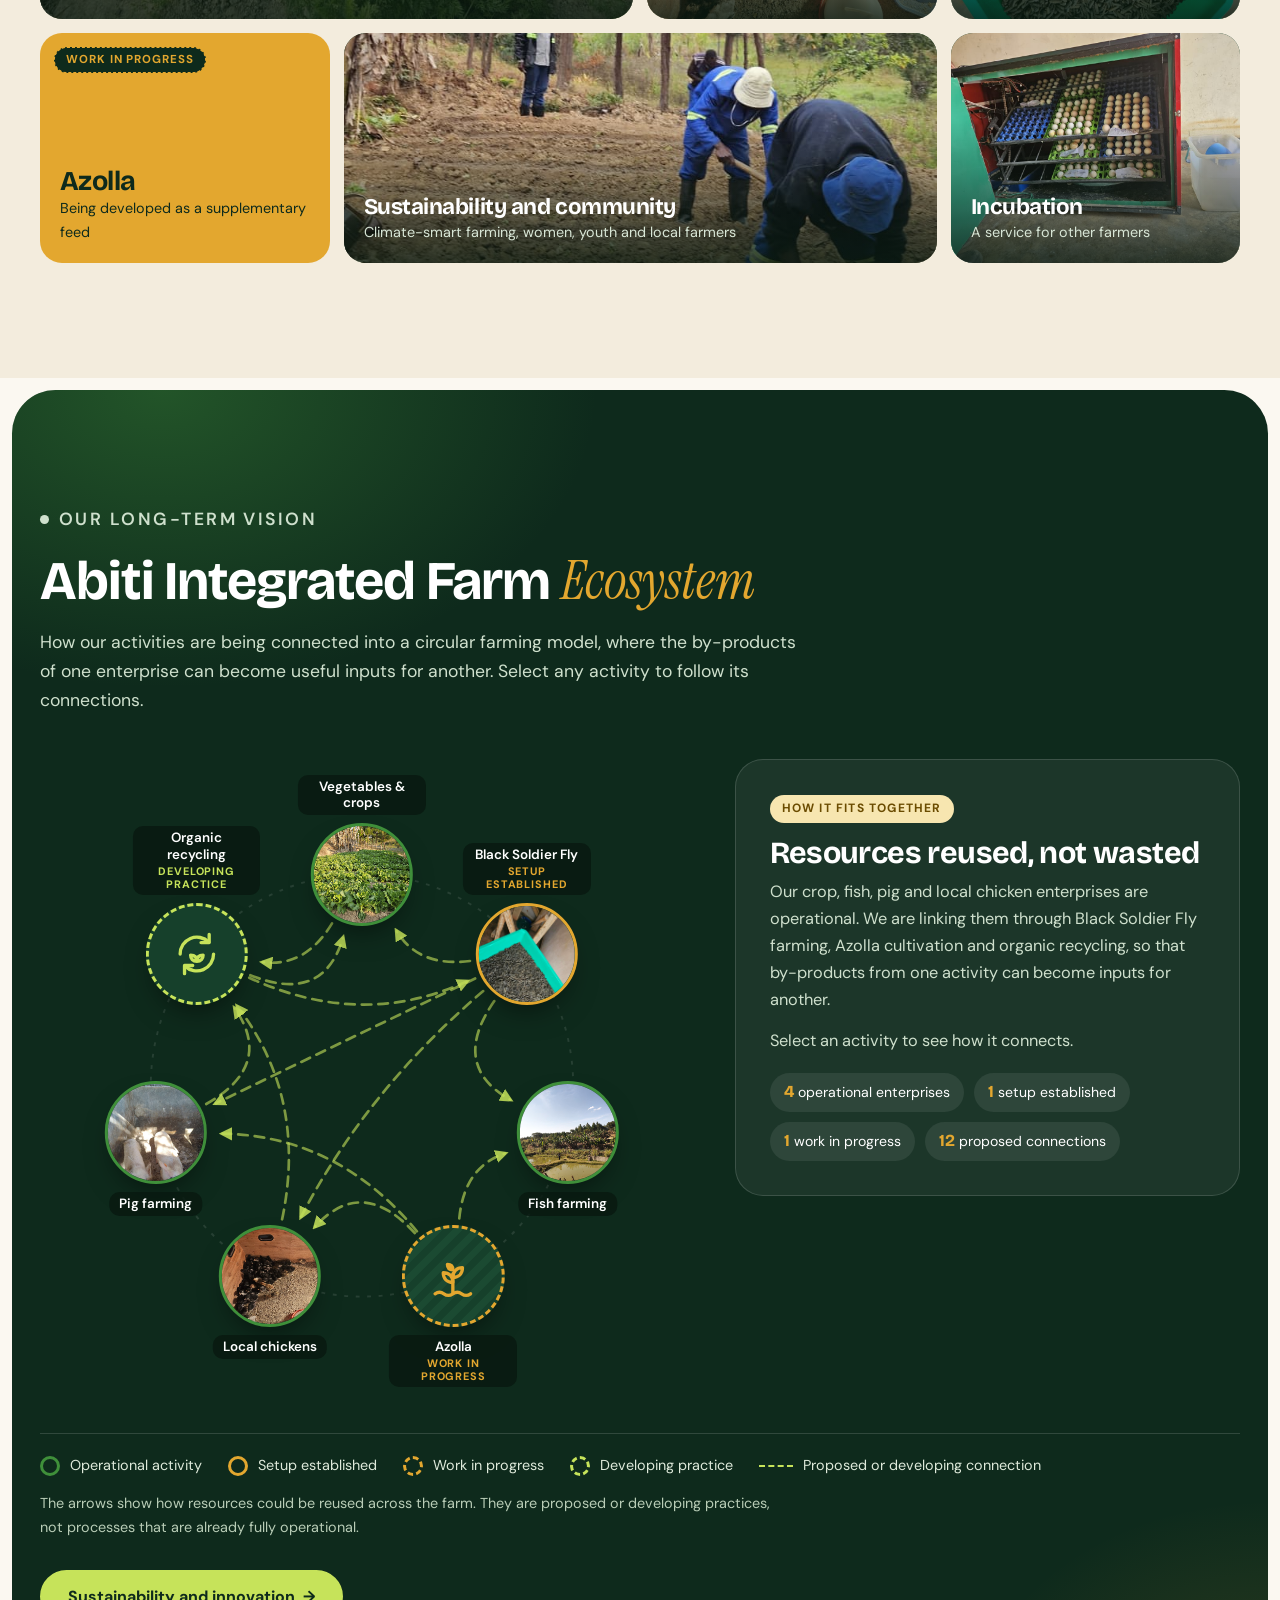
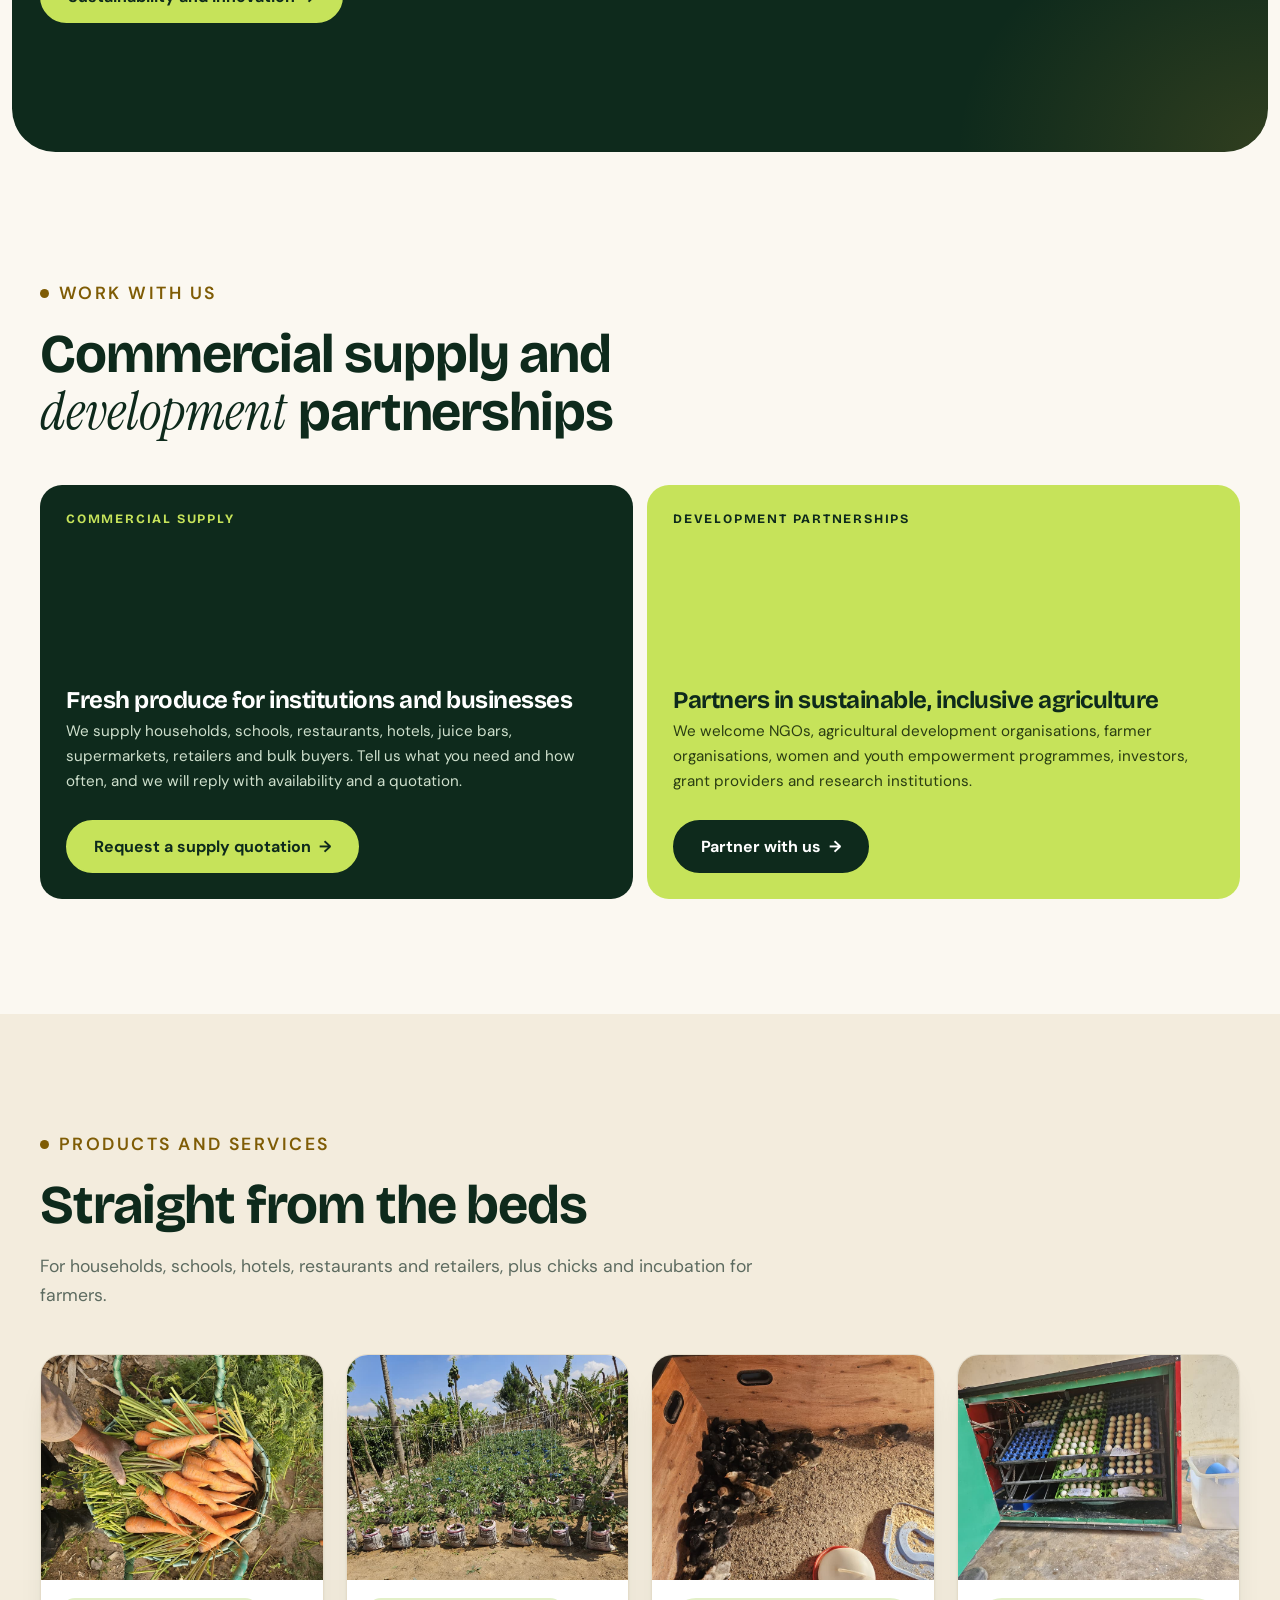
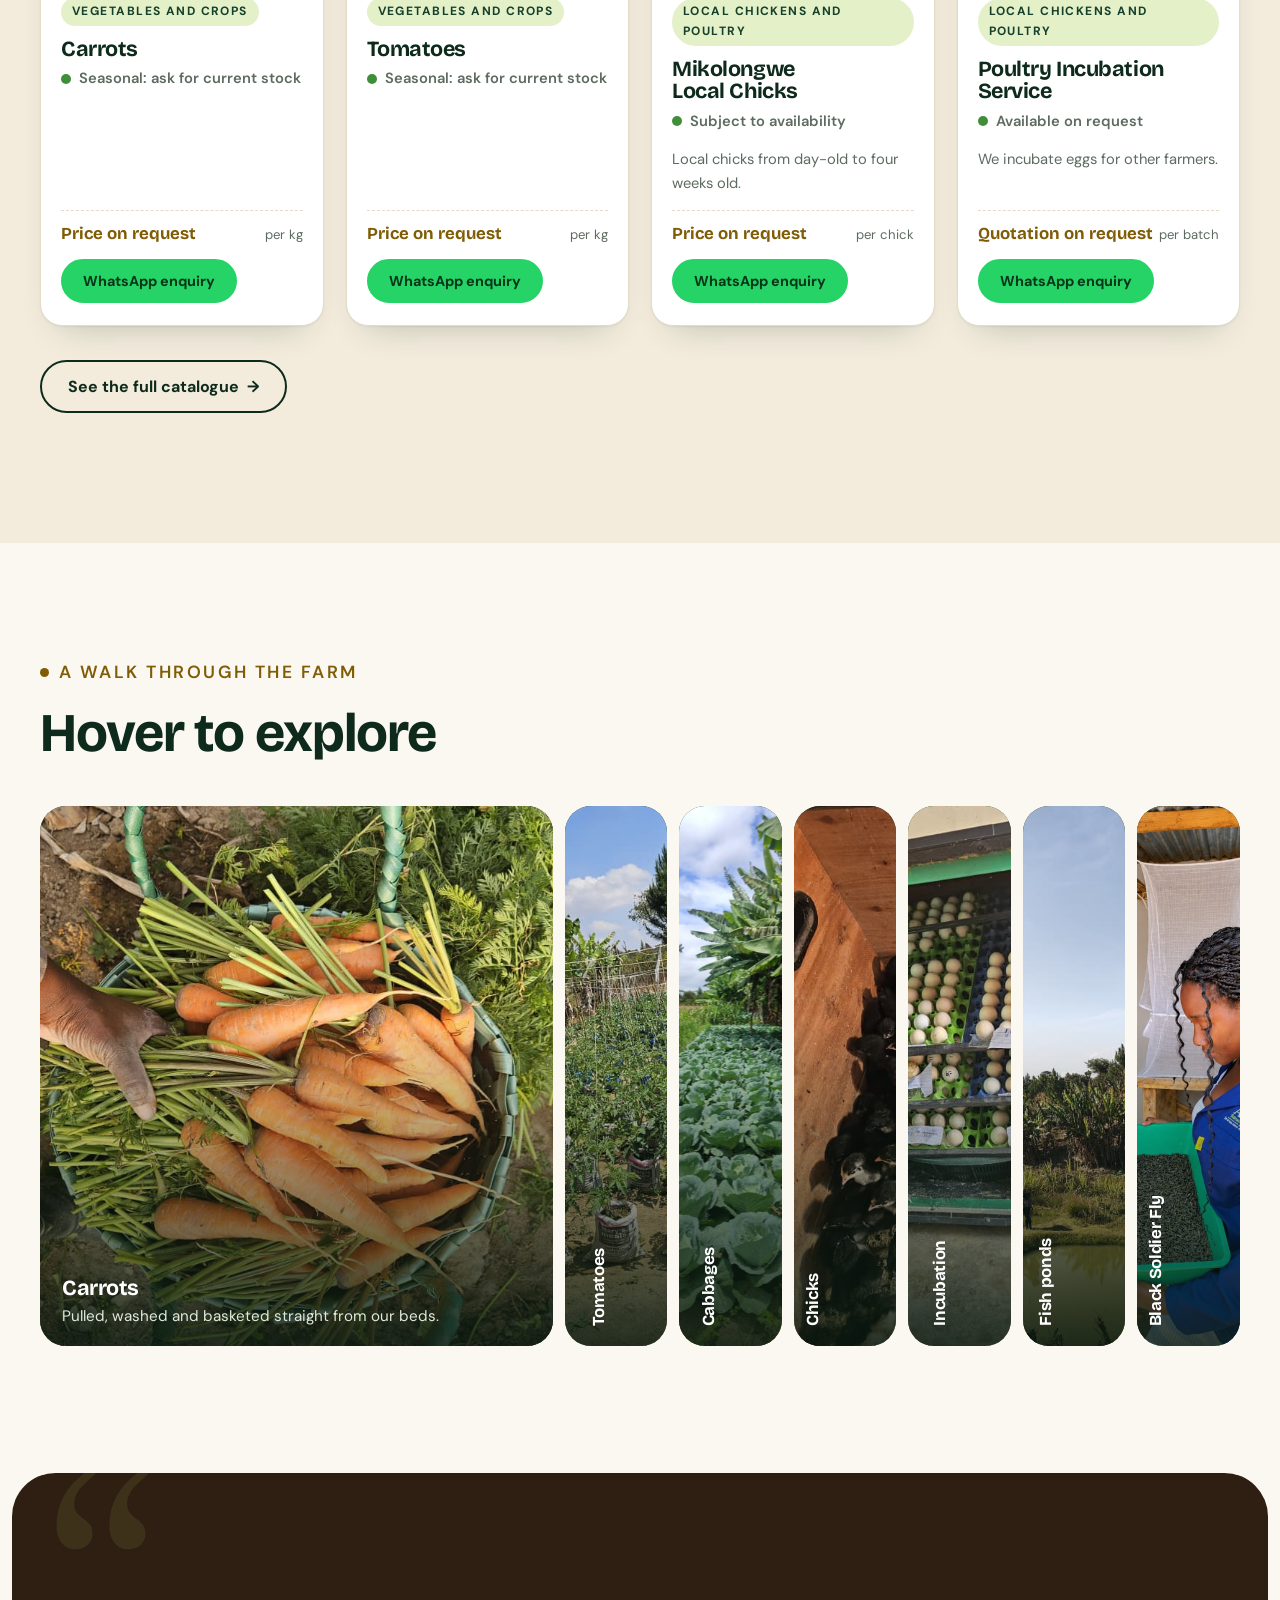
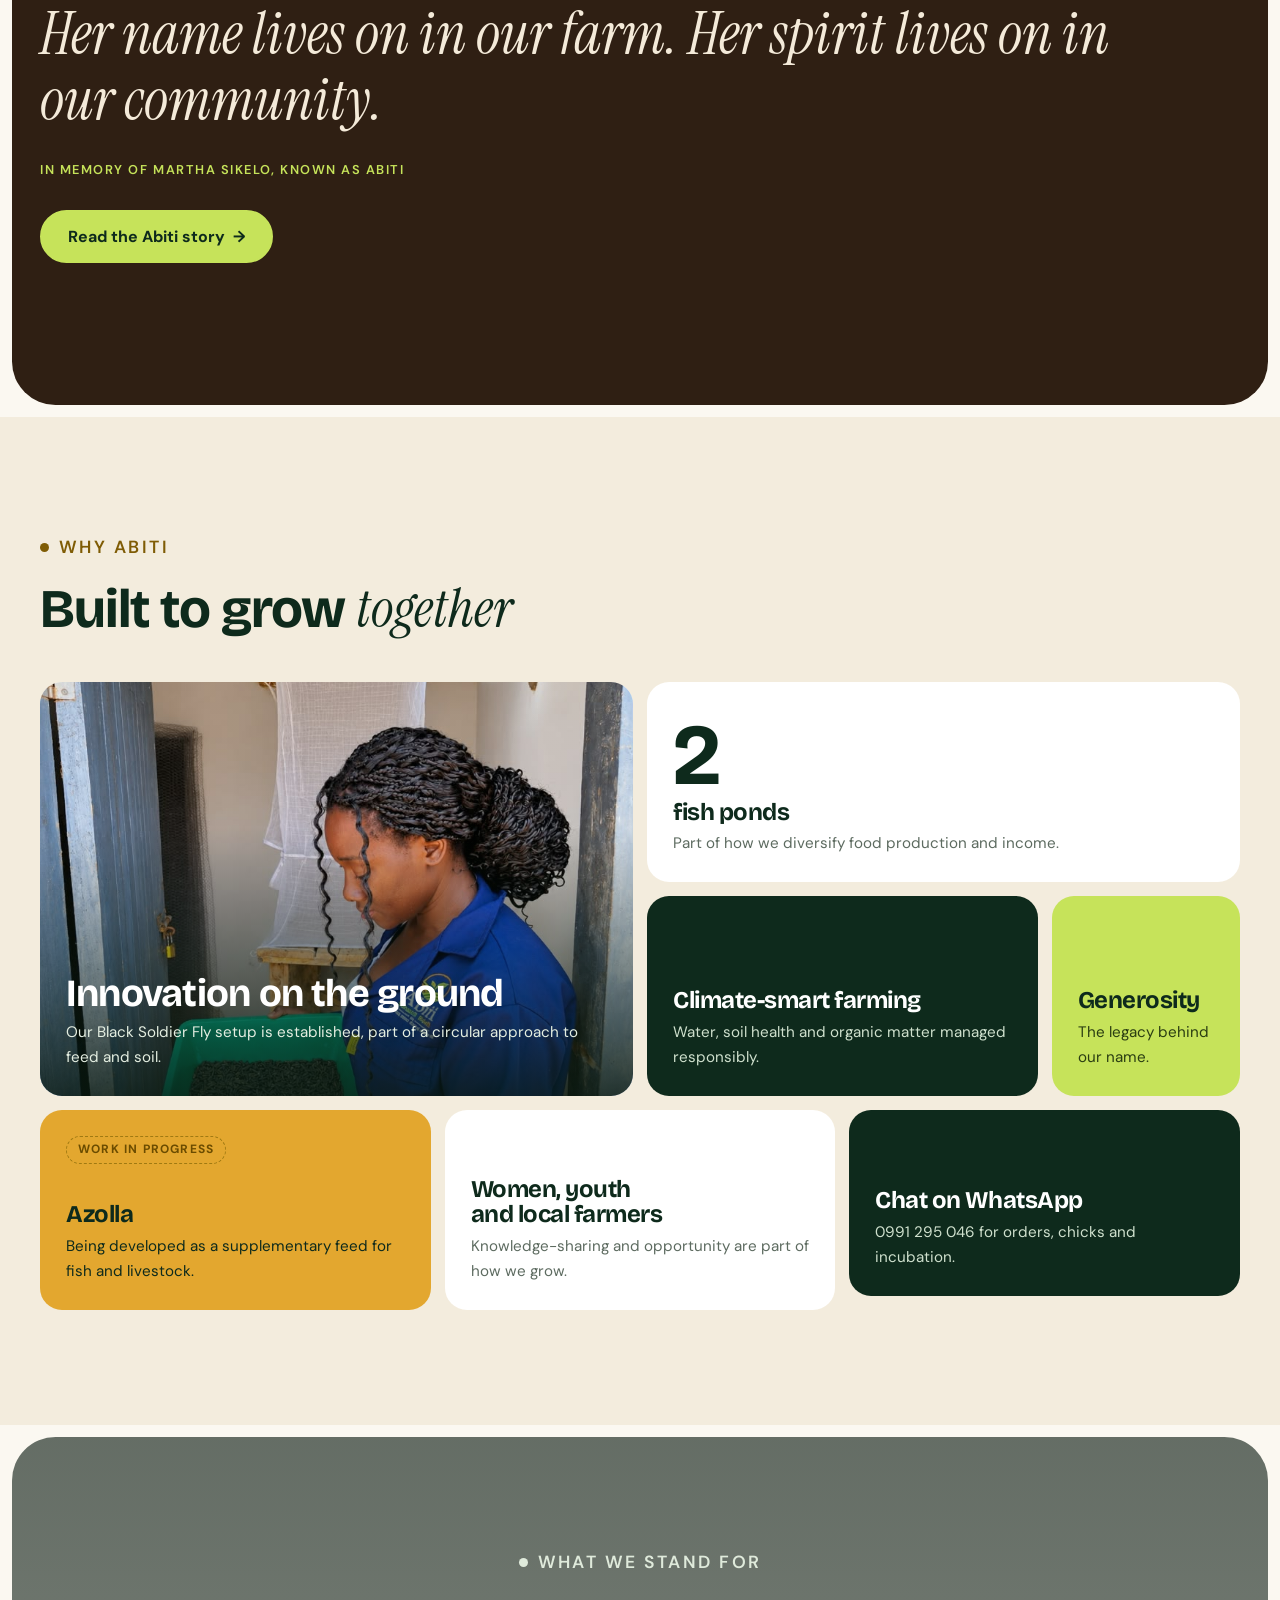
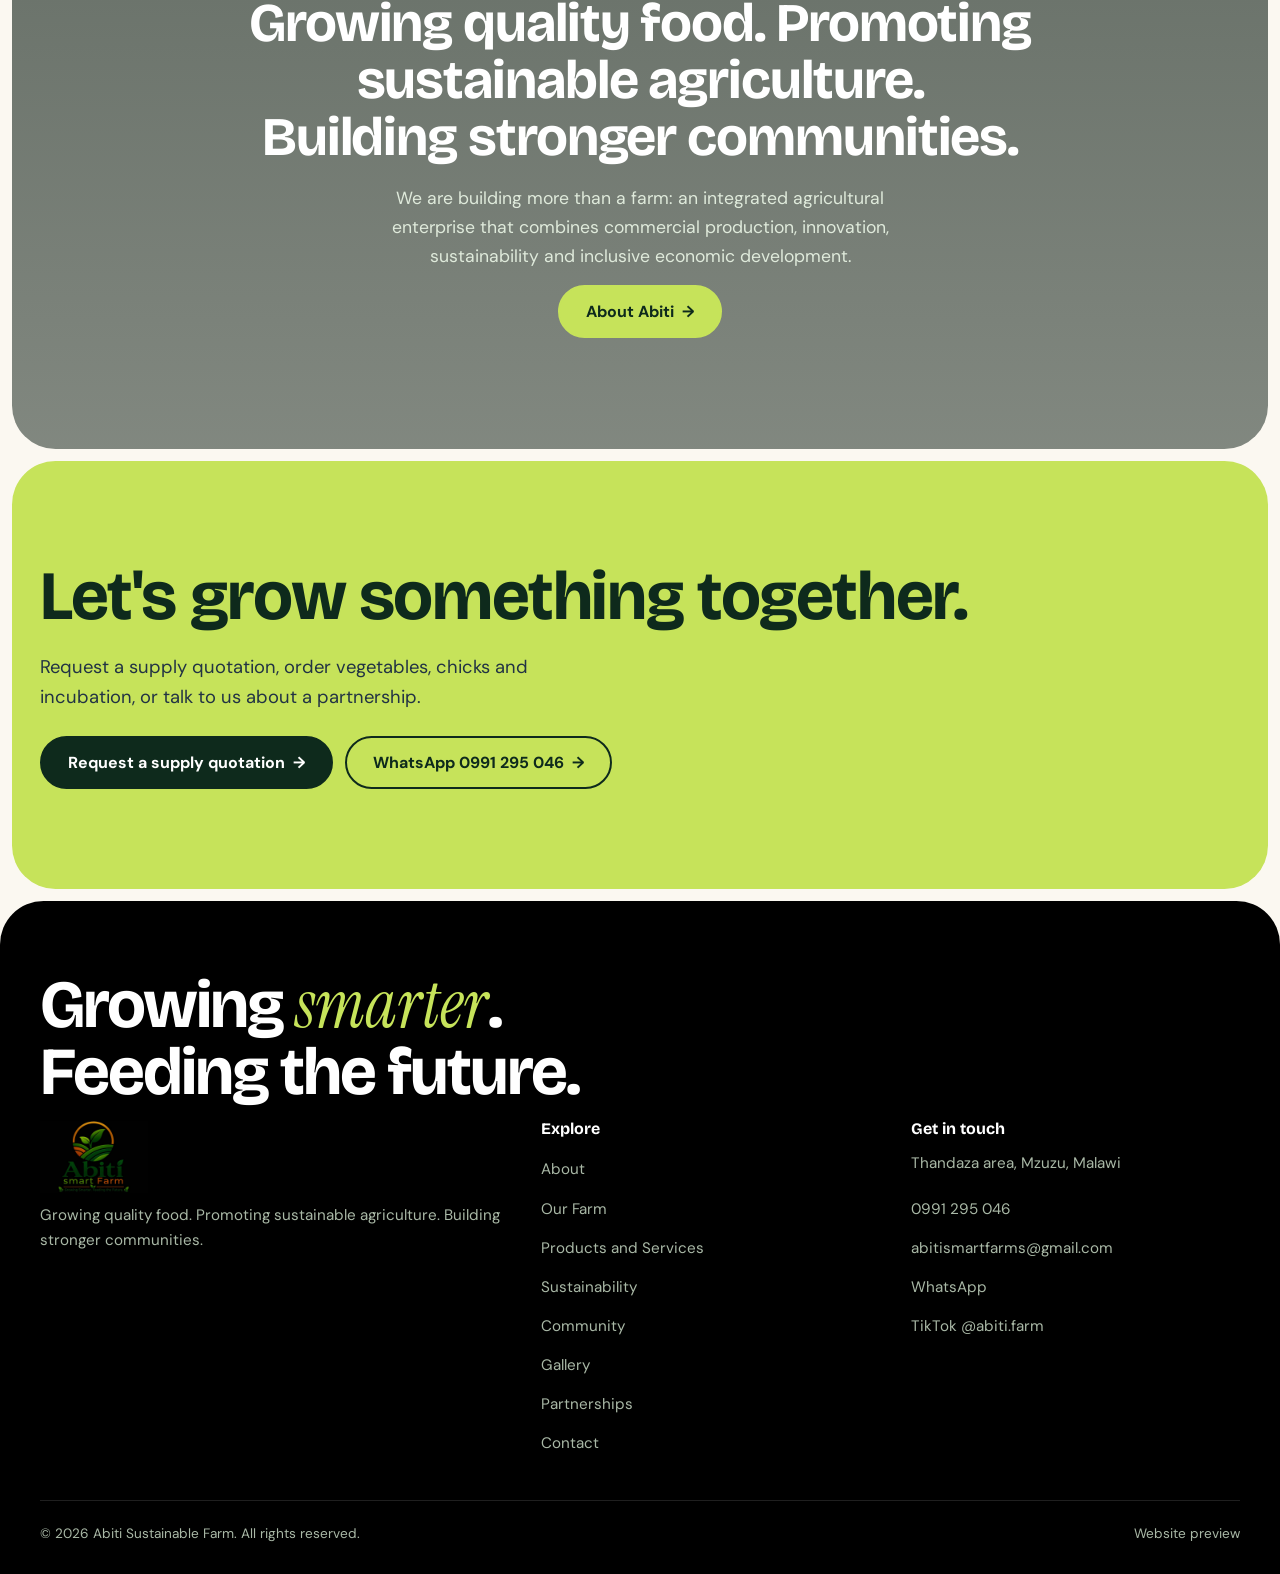
==== commit 8a84fa0e: "Show the logo panel in the hero's corner tile Crop the logo panel from the hero image into images/he" ====
--- a/index.html
+++ b/index.html
@@ -32,7 +32,7 @@
 <div class="hx-title">
 <h1 id="hx-title"><span class="hx-brand">Abiti Sustainable Smart Farm</span> Growing <em>smarter</em>, feeding the future.</h1>
 </div>
-<figure class="hx-tile" aria-hidden="true"><div class="hx-tile-in"><img src="images/fish-ponds.jpg" alt="" style="object-position:50% 70%"></div></figure>
+<figure class="hx-tile" aria-hidden="true"><div class="hx-tile-in"><img src="images/hero-logo.webp" alt=""></div></figure>
 <div class="hx-lead">
 <p class="lead">Abiti Sustainable Smart Farm is a growing Malawian agribusiness based in Thandaza, Mzuzu. We combine crop production, fish farming, livestock and sustainable agricultural innovations to produce quality food, promote responsible farming and create opportunities for communities.</p>
 <div class="hero-cta"><a href="farm.html" class="btn btn-dark">Explore our farm</a><a href="partnerships.html" class="btn btn-line">Partner with us</a></div>
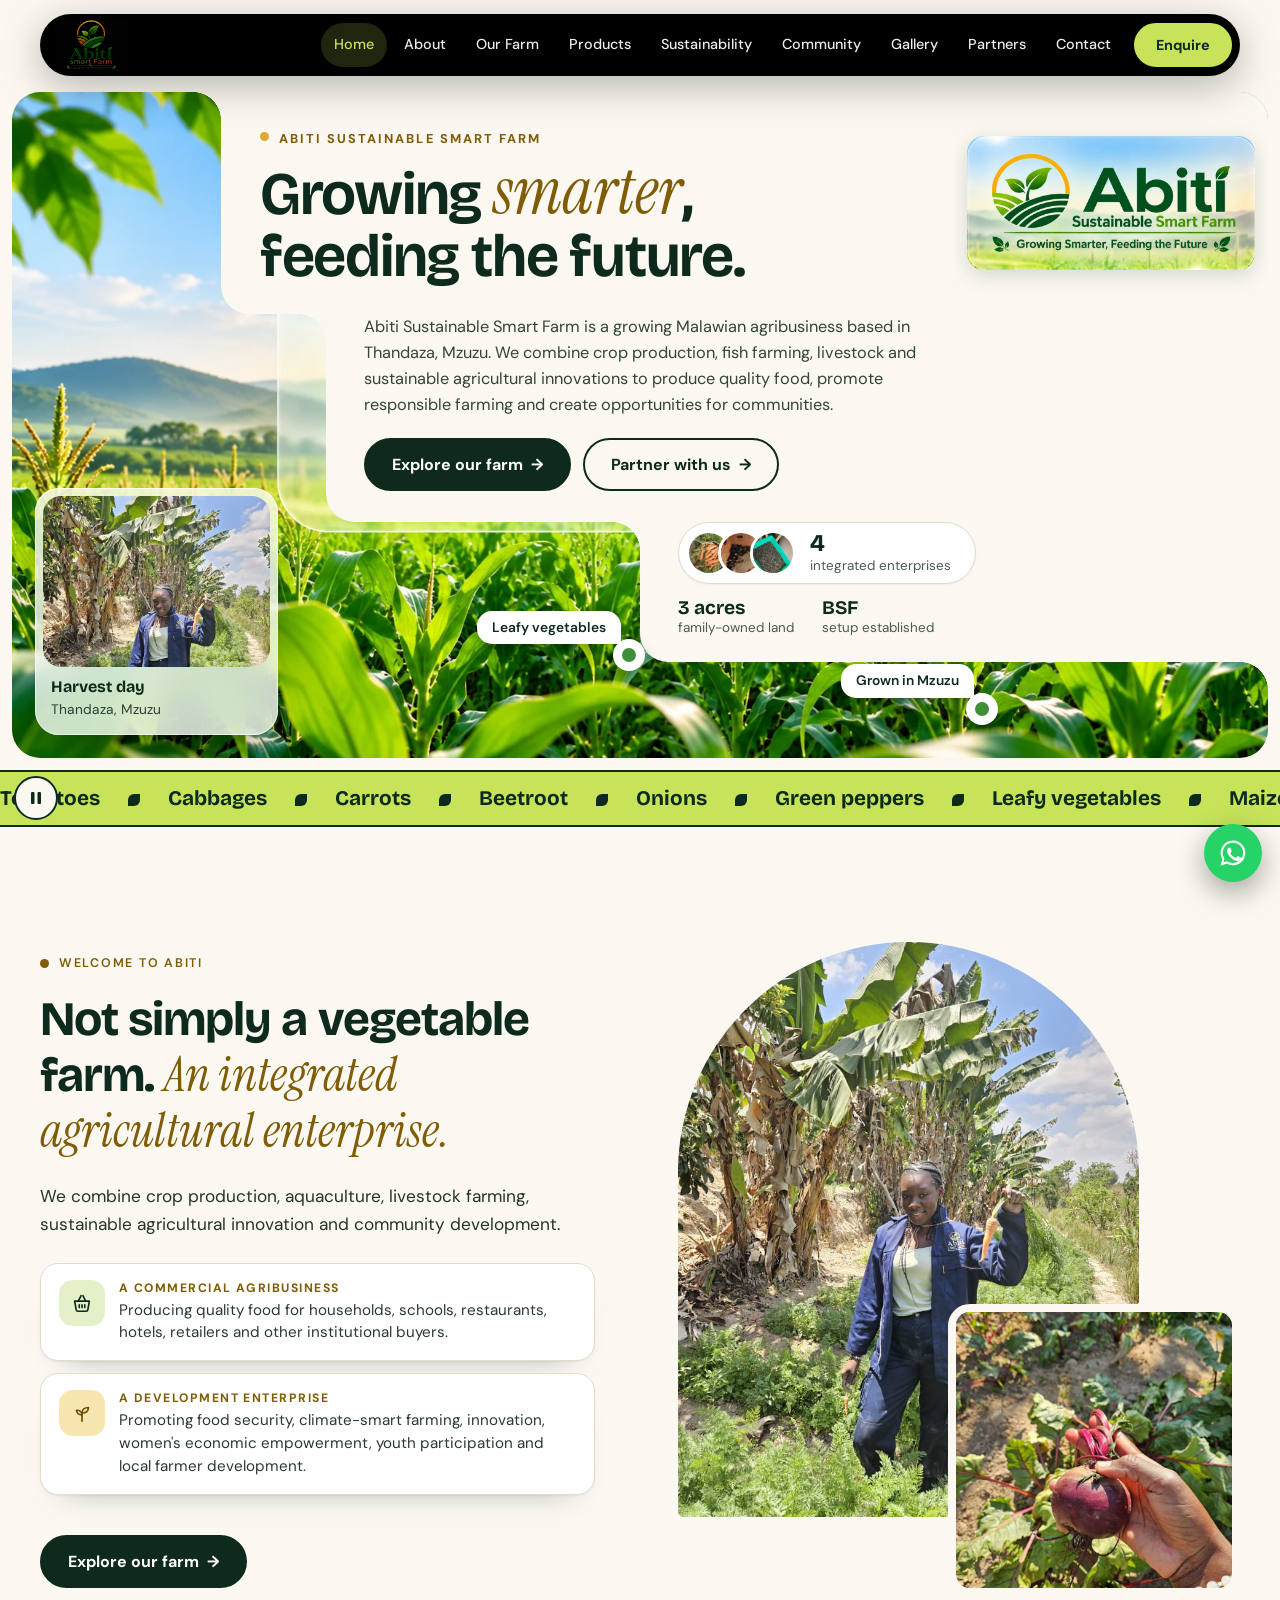
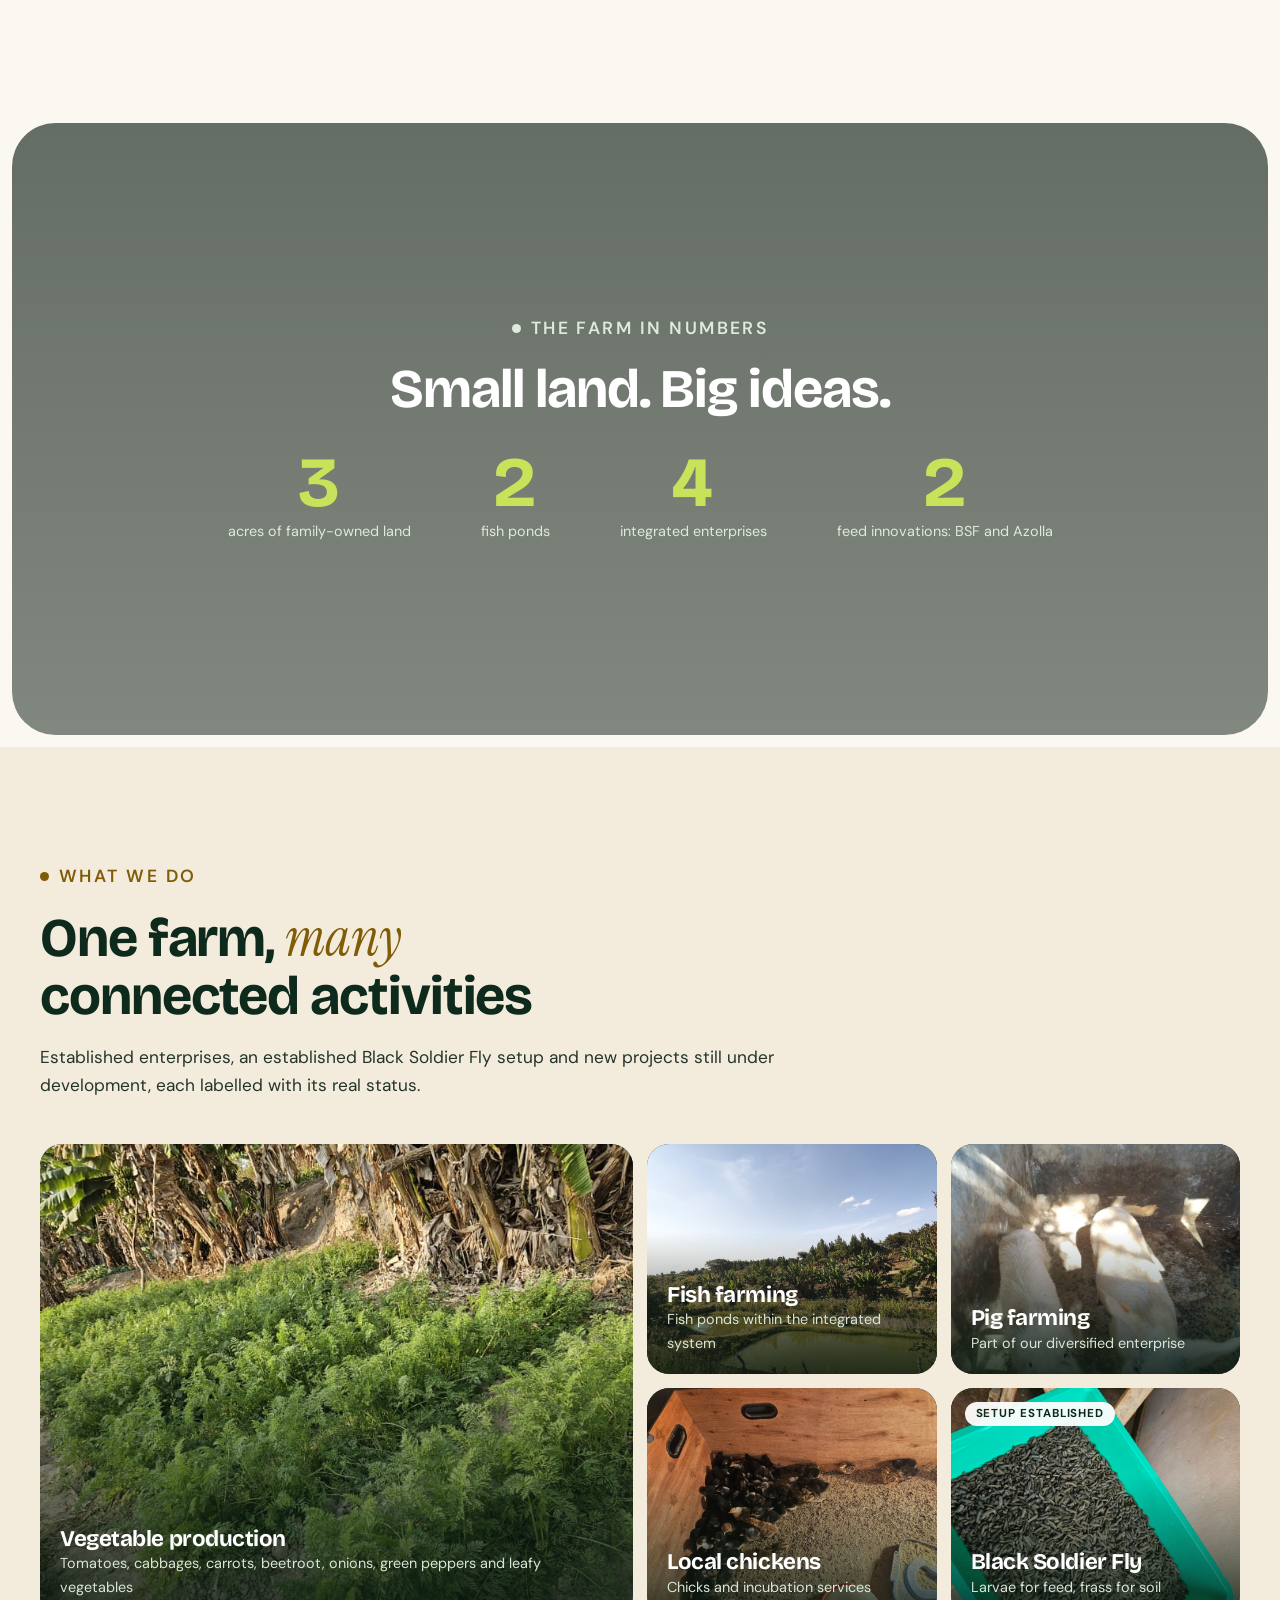
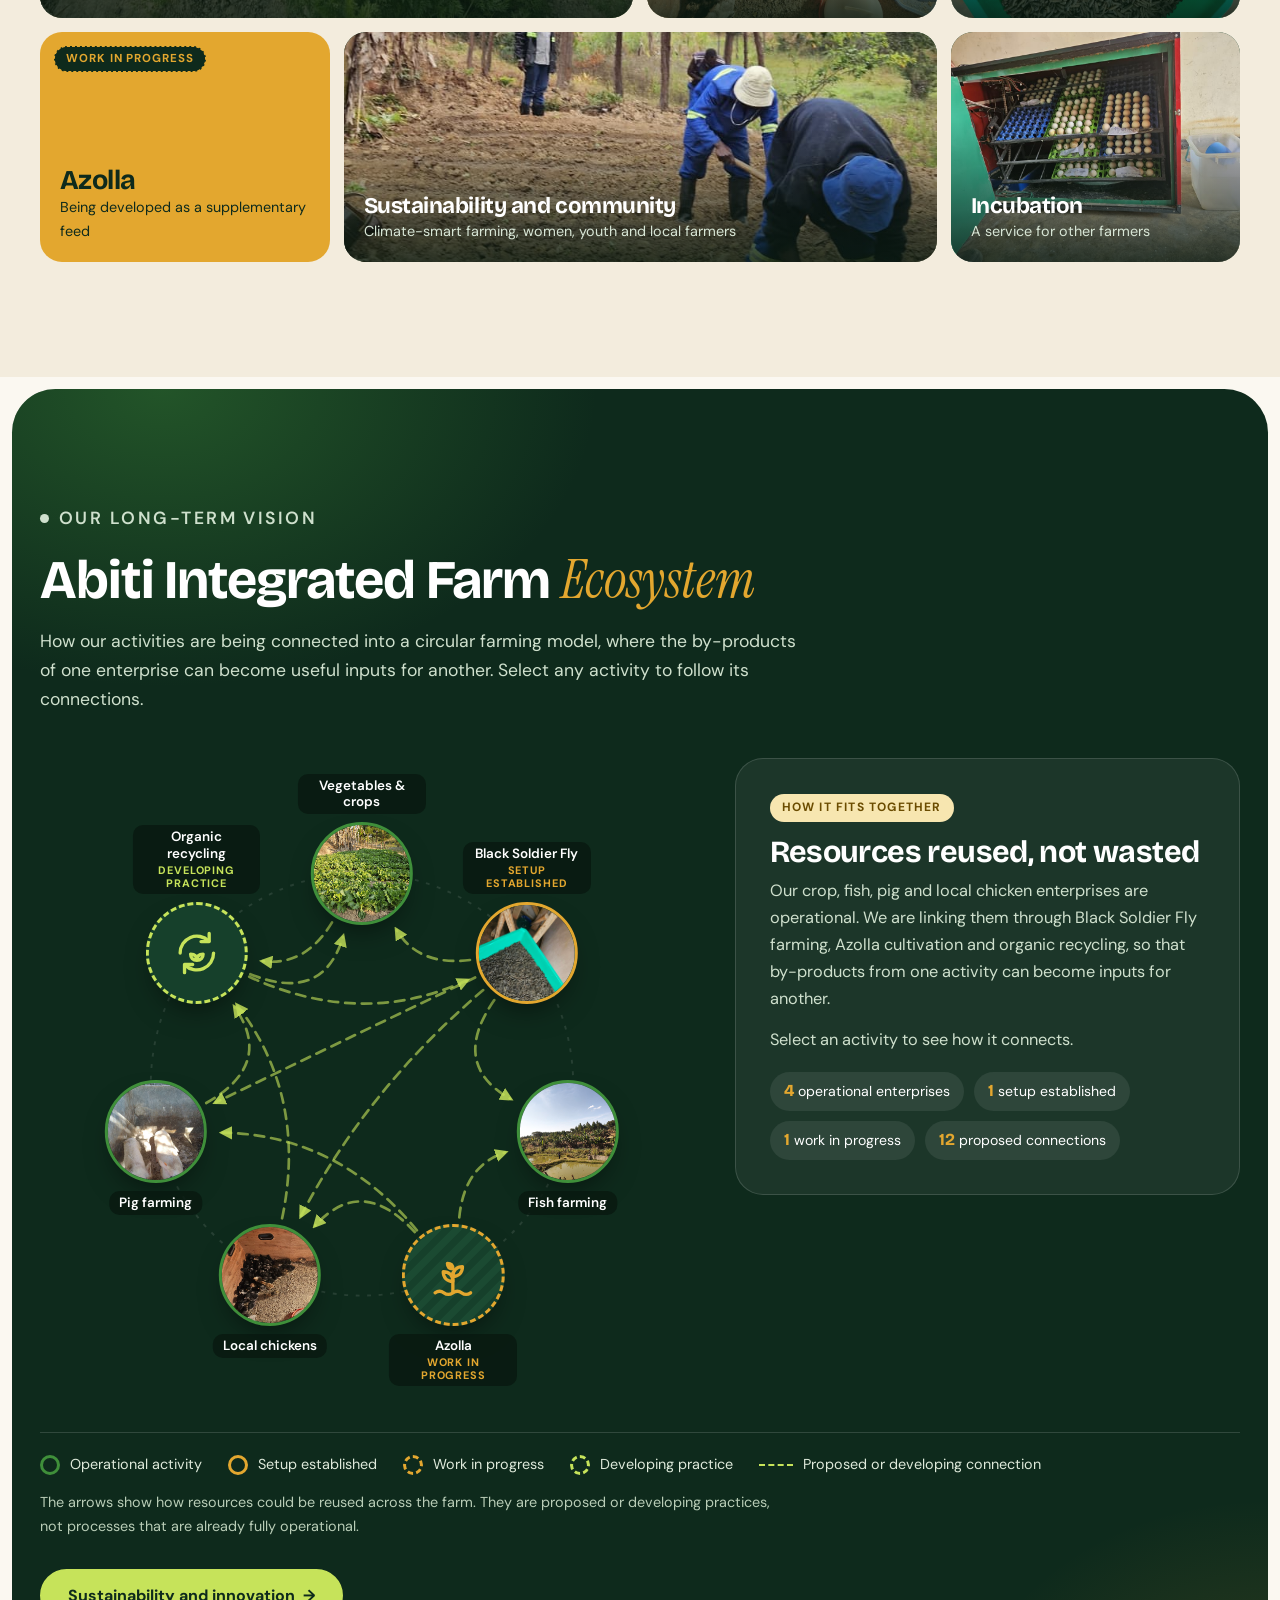
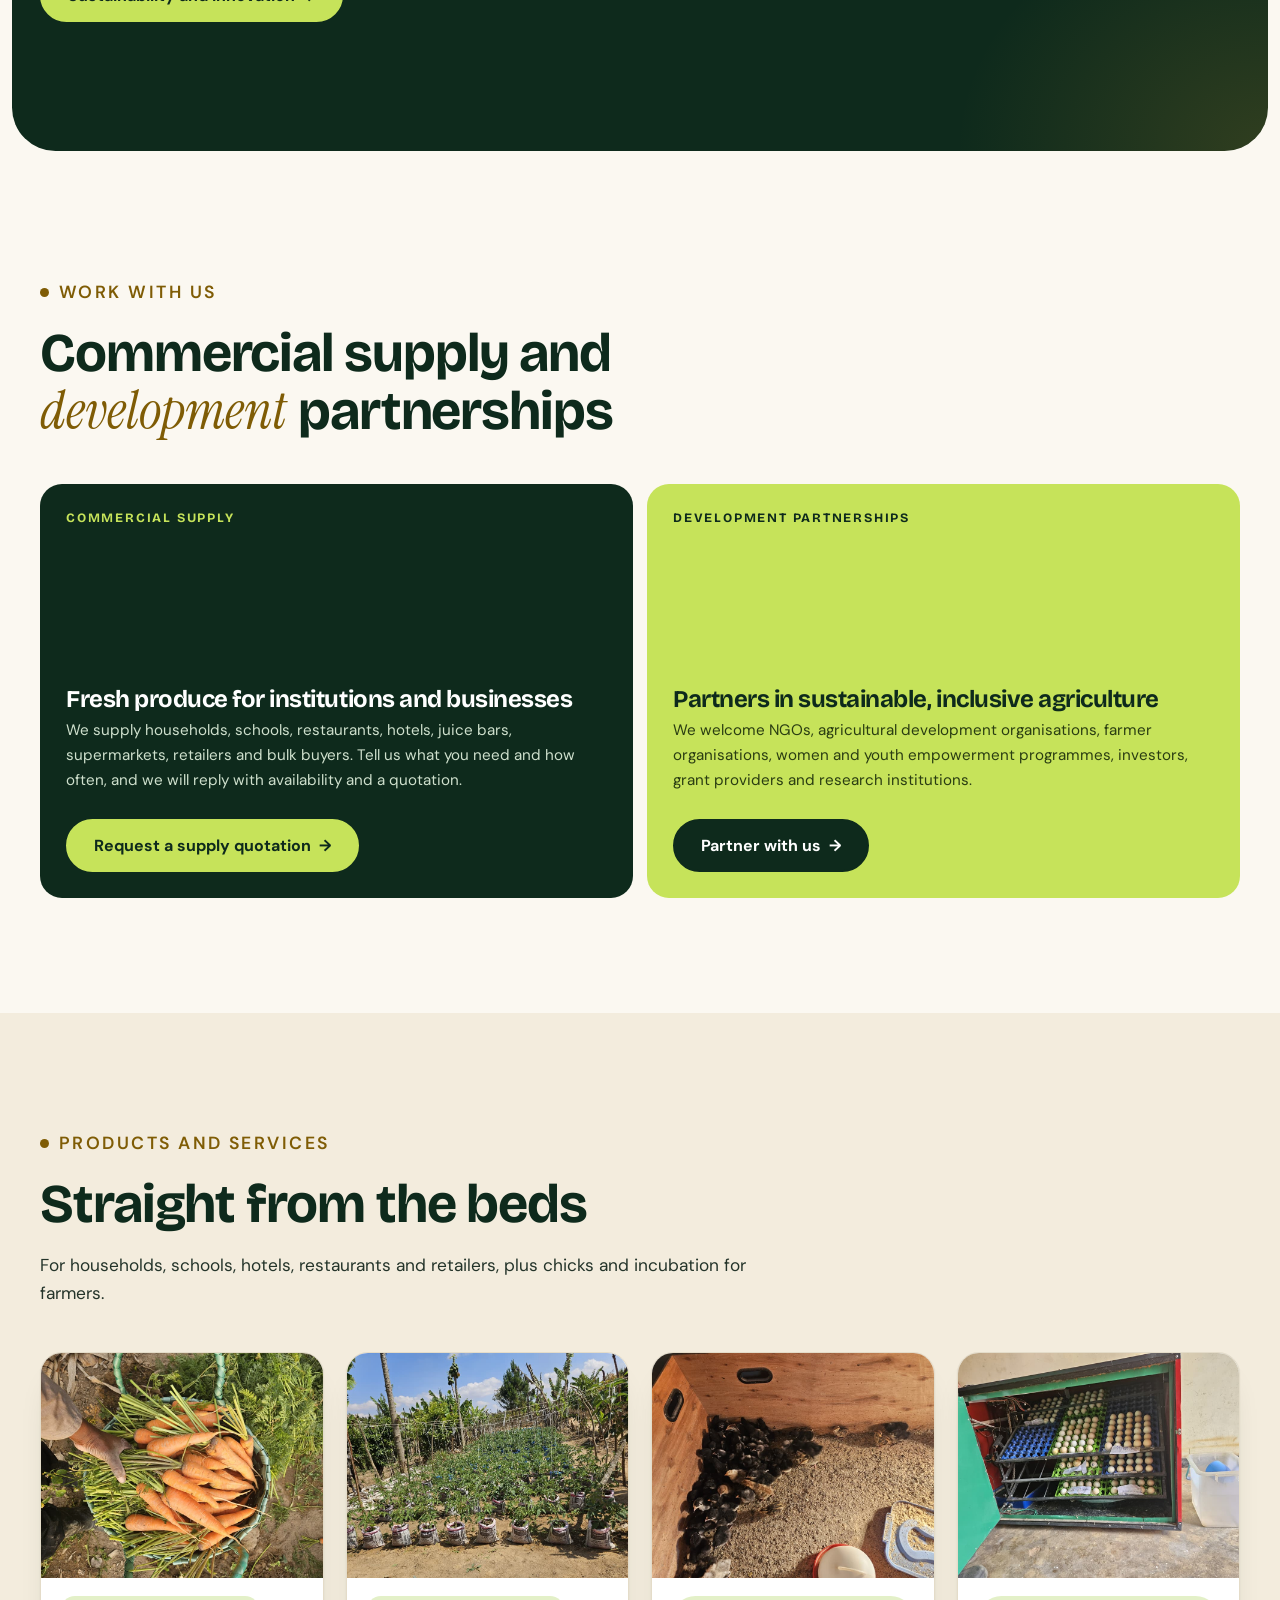
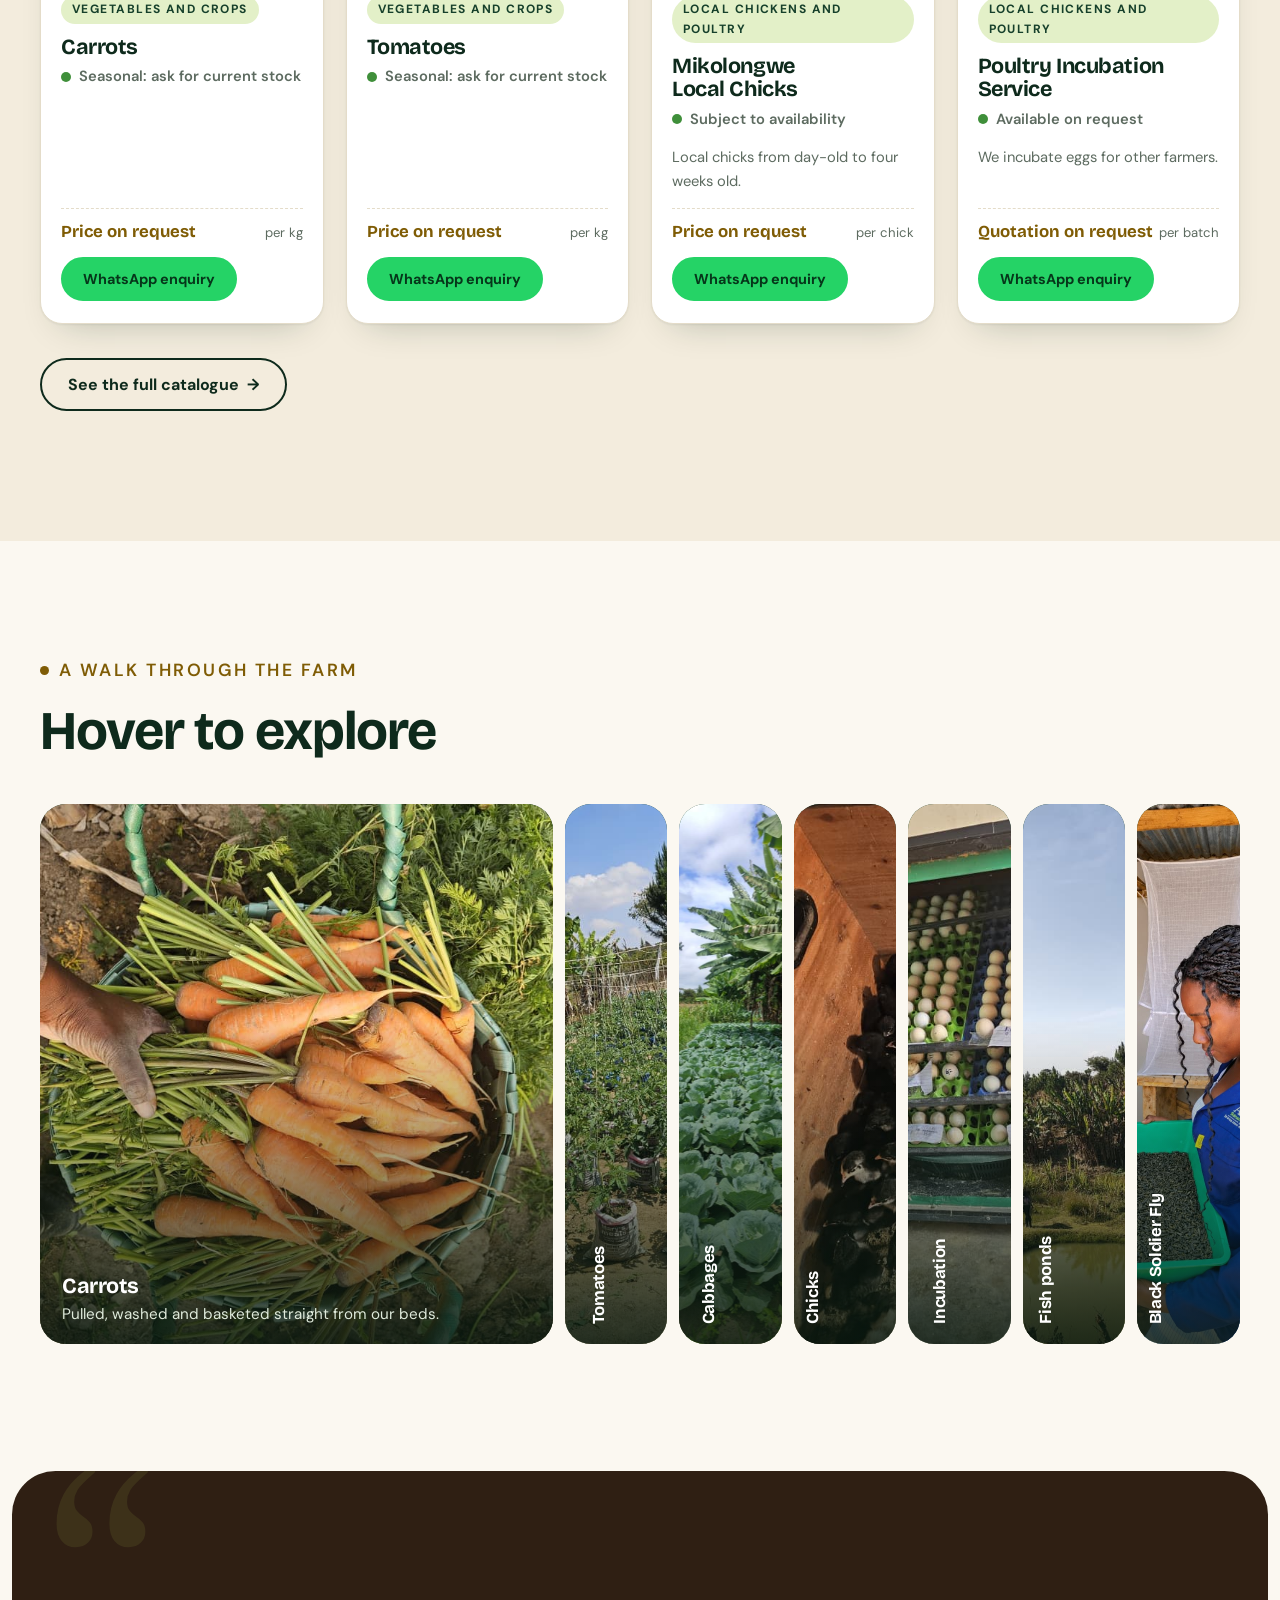
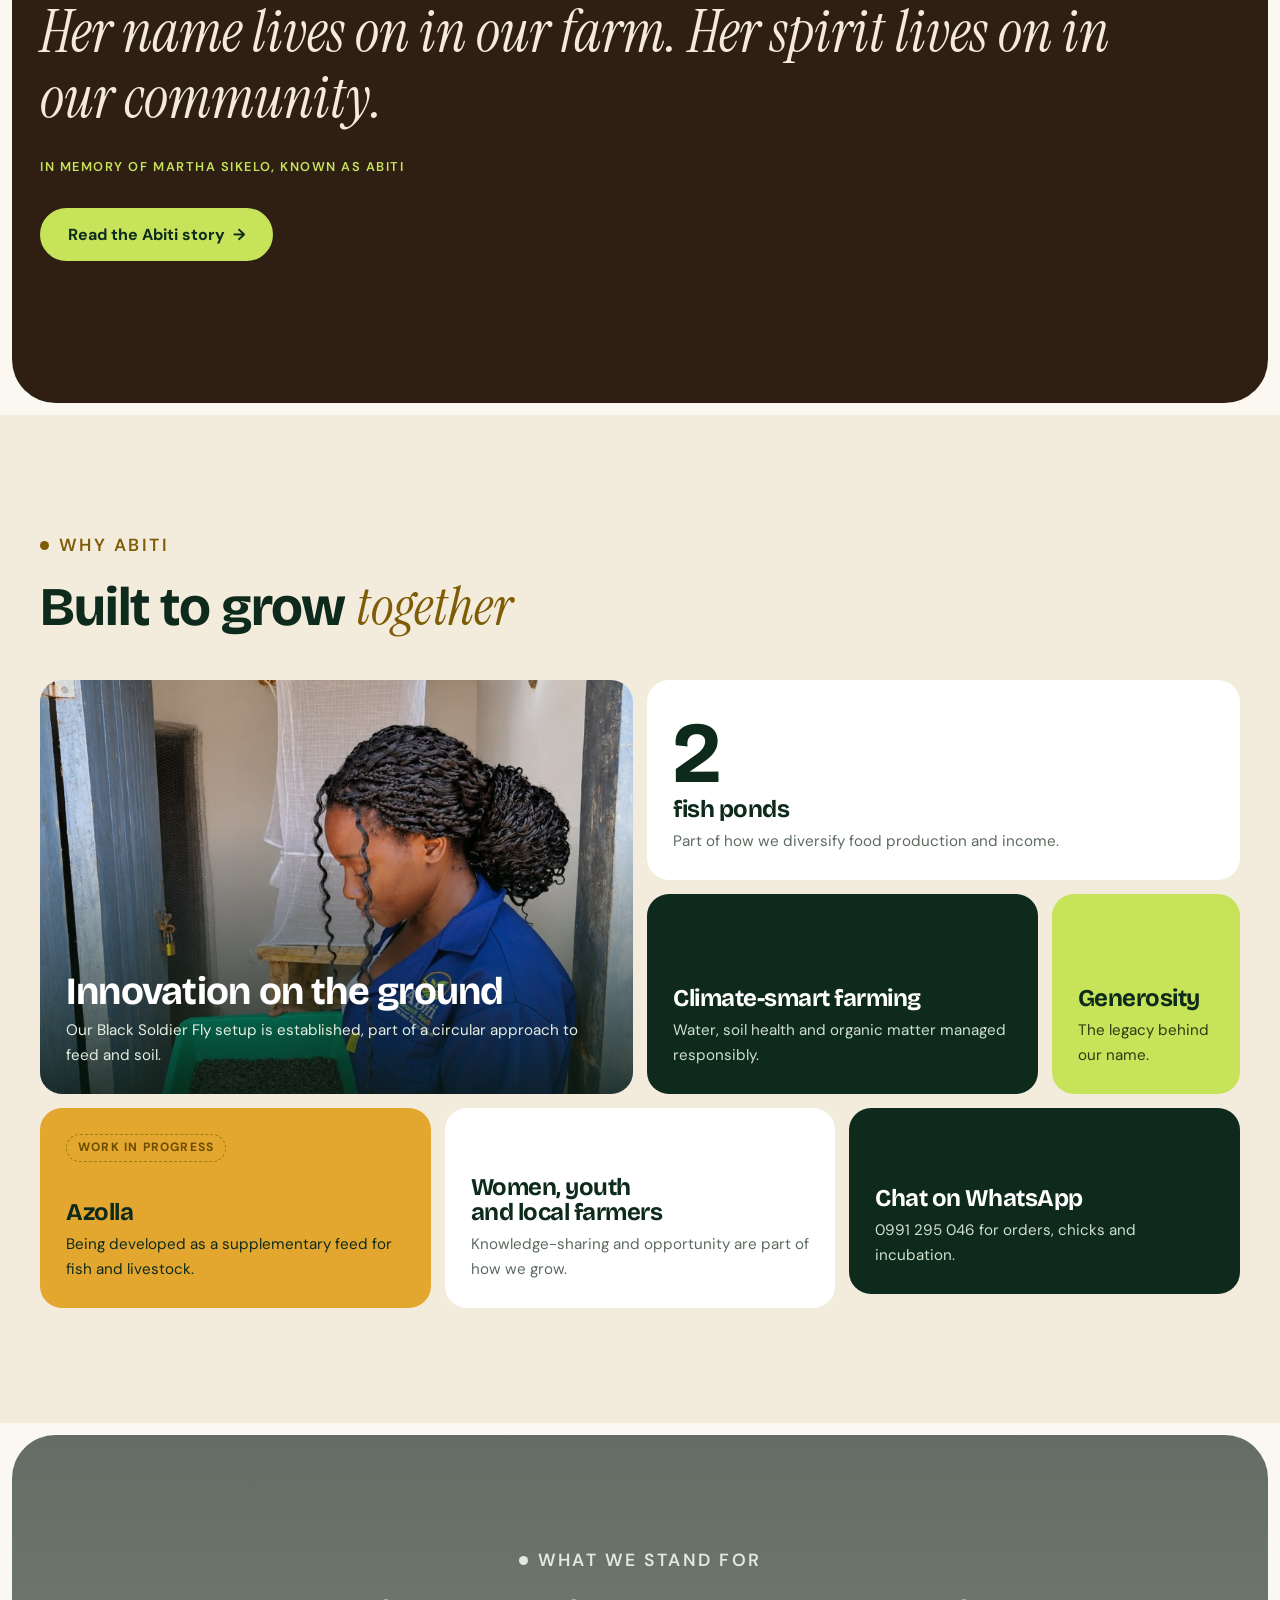
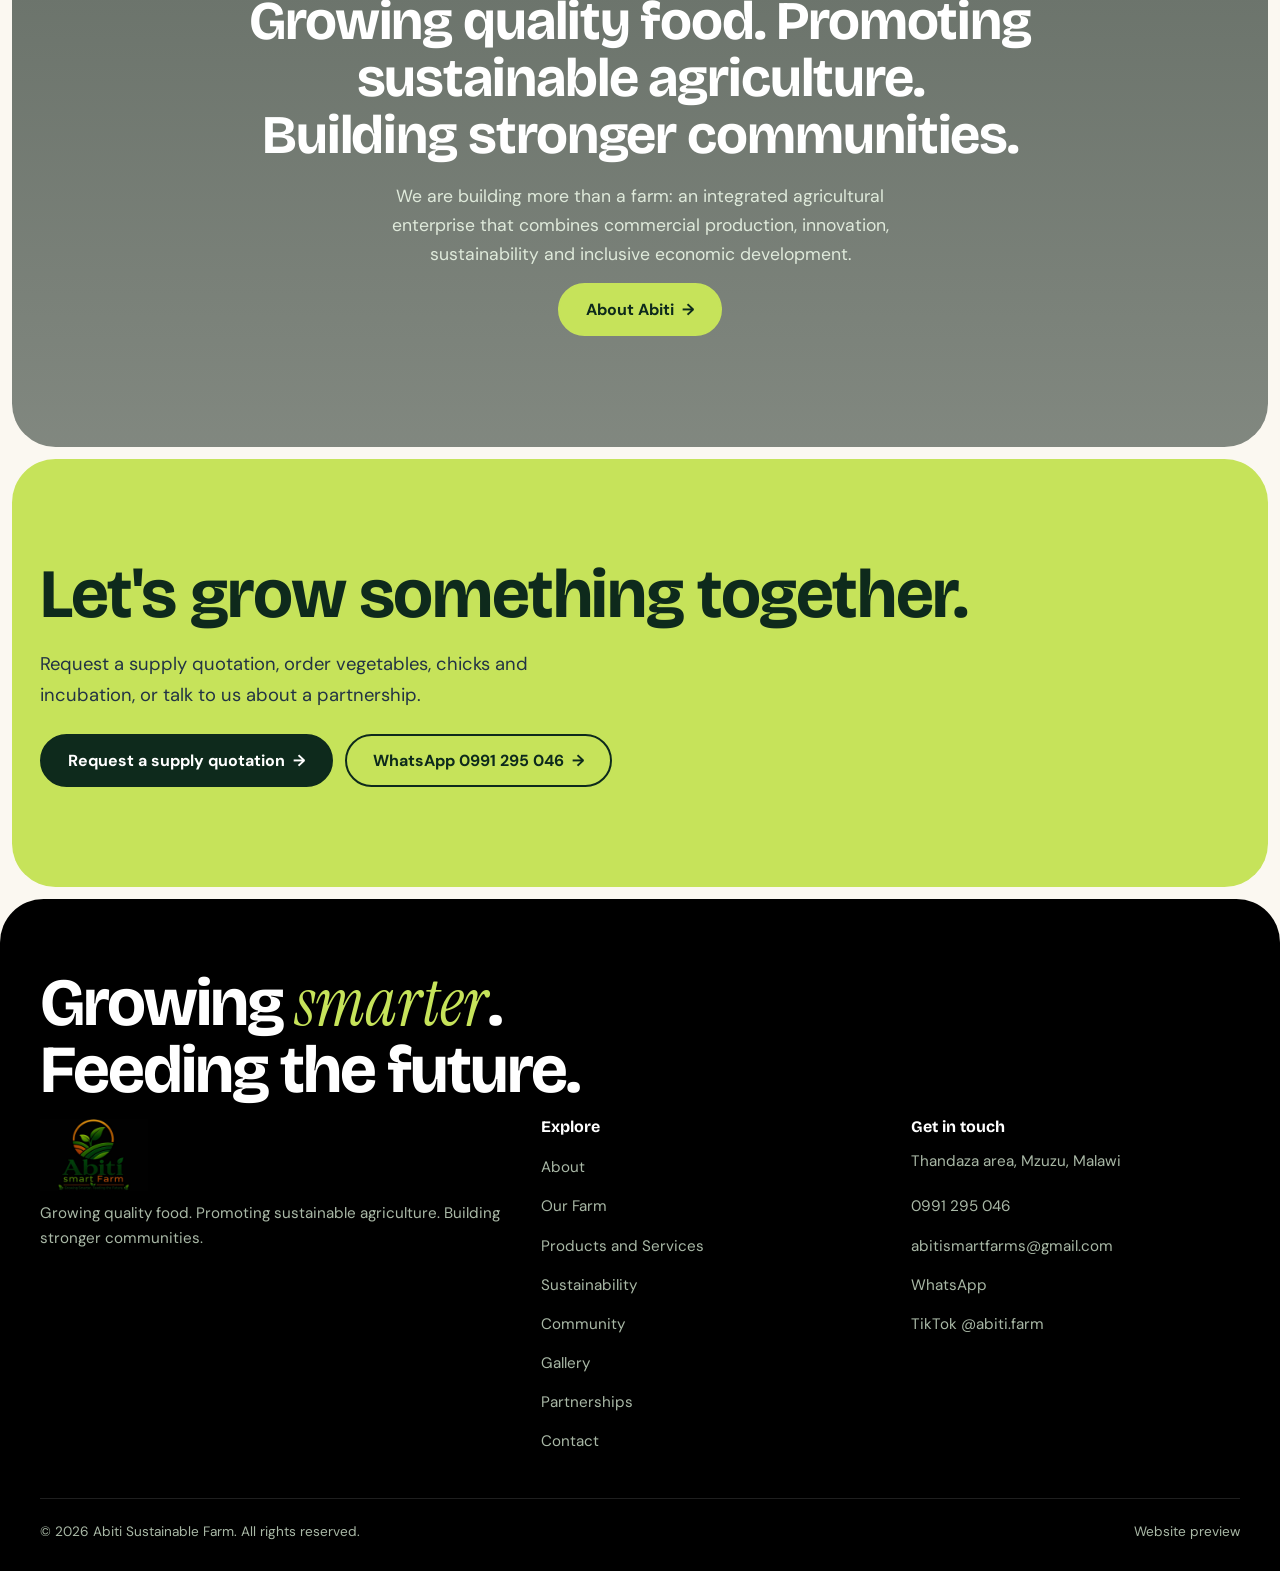
==== commit 5f2b1fe8: "Make text-heavy content pop across the site - Lead paragraphs, gold heading accents and marker highl" ====
--- a/index.html
+++ b/index.html
@@ -50,8 +50,8 @@
 <section class="section"><div class="wrap split">
 <div class="rv"><p class="eyebrow dark">Welcome to Abiti</p>
 <p class="statement">Not simply a vegetable farm. <em>An integrated agricultural enterprise.</em></p>
-<p style="margin-top:22px;max-width:34em">We combine crop production, aquaculture, livestock farming, sustainable agricultural innovation and community development.</p>
-<ul class="ticks" style="max-width:34em"><li><b>A commercial agribusiness</b> producing quality food for households, schools, restaurants, hotels, retailers and other institutional buyers.</li><li><b>A development enterprise</b> promoting food security, climate-smart farming, innovation, women's economic empowerment, youth participation and local farmer development.</li></ul>
+<p class="lead-p" style="margin-top:22px;max-width:34em">We combine crop production, aquaculture, livestock farming, sustainable agricultural innovation and community development.</p>
+<ul class="icards stack" style="max-width:34em;margin-bottom:26px"><li><span class="ic"><svg viewBox="0 0 24 24" aria-hidden="true"><path d="M4 10h16l-1.6 9.2a2 2 0 0 1-2 1.8H7.6a2 2 0 0 1-2-1.8z"/><path d="M8 10l3-6M16 10l-3-6"/><path d="M9 14v3M12 14v3M15 14v3"/></svg></span><div><b>A commercial agribusiness</b>Producing quality food for households, schools, restaurants, hotels, retailers and other institutional buyers.</div></li><li class="g"><span class="ic"><svg viewBox="0 0 24 24" aria-hidden="true"><path d="M12 21v-9"/><path d="M12 12c0-4 3-6 7-6 0 4-3 6-7 6z"/><path d="M12 14c0-3-2.5-5-6-5 0 3 2.5 5 6 5z"/></svg></span><div><b>A development enterprise</b>Promoting food security, climate-smart farming, innovation, women's economic empowerment, youth participation and local farmer development.</div></li></ul>
 <a href="farm.html" class="btn btn-dark">Explore our farm</a></div>
 <div class="duo rv"><img class="p1" src="images/carrot-farmer.jpg" alt="Harvesting carrots among the banana trees"><img class="p2" src="images/beetroot-hand.jpg" alt="A freshly pulled beetroot"></div>
 </div></section>
--- a/styles.css
+++ b/styles.css
@@ -513,10 +513,10 @@
 .hx h1 em { color: var(--gold-deep); font-size: 1.1em; }
 .hx h1 .pn { font-family: var(--f-display); font-style: normal; font-weight: 650; letter-spacing: -.02em; color: var(--forest); }
 
-/* corner photo */
+/* corner logo: the glass logo panel cut from the hero photo, shown whole (contain) on the paper */
 .hx-tile { grid-area: 1 / 10 / 2 / 13; margin: 0; }
 .hx-tile-in { position: absolute; inset: 0; overflow: hidden; border-radius: var(--r) 0 var(--r) var(--r); }
-.hx-tile-in img { width: 100%; height: 100%; object-fit: cover; }
+.hx-tile-in img { width: 100%; height: 100%; object-fit: contain; padding: clamp(8px, 1vw, 16px); filter: drop-shadow(0 5px 10px rgba(14, 42, 28, .16)); }
 
 /* block 2: intro and buttons */
 .hx-lead { grid-area: 2 / 4 / 3 / 13; padding: 0 clamp(20px, 3vw, 44px) clamp(20px, 2.4vw, 32px); border-bottom-left-radius: var(--r); }
@@ -743,3 +743,95 @@
 }
 .badge + .eyebrow { display: flex; margin-bottom: 8px; }
 @media (max-width: 560px) { .eco-map { margin-top: 22px; } }
+
+/* founder profile: the background-removed portrait stands inside a forest-green arch,
+   which also hides the faint dark edge left from the original studio backdrop */
+.founder { display: grid; grid-template-columns: minmax(0, .85fr) minmax(0, 1.15fr); gap: clamp(32px, 6vw, 90px); align-items: center; }
+.founder-photo { position: relative; justify-self: center; width: 100%; max-width: 460px; margin: 0 0 30px; padding-top: 8%; border-radius: 999px 999px var(--radius) var(--radius); background: radial-gradient(70% 45% at 50% 30%, rgba(227, 167, 47, .38), transparent 70%), radial-gradient(120% 90% at 50% 0%, var(--forest-2), var(--forest)); box-shadow: 0 30px 60px -30px rgba(14, 42, 28, .55); overflow: visible; }
+.founder-photo img { display: block; width: 100%; height: auto; border-radius: 0 0 var(--radius) var(--radius); }
+.founder-photo figcaption { position: absolute; left: 50%; bottom: -26px; transform: translateX(-50%); display: grid; gap: 2px; padding: 12px 22px; border-radius: 16px; background: rgba(255, 255, 255, .94); box-shadow: 0 16px 34px -16px rgba(14, 42, 28, .45); text-align: center; white-space: nowrap; }
+.founder-photo figcaption b { font: 700 1.02rem/1.2 var(--f-display); color: var(--forest); }
+.founder-photo figcaption span { font-size: .78rem; font-weight: 700; letter-spacing: .12em; text-transform: uppercase; color: var(--gold-deep); }
+.founder-role { margin-top: -8px; font-weight: 600; color: var(--gold-deep); }
+@media (max-width: 860px) {
+  .founder { grid-template-columns: 1fr; }
+  .founder-photo { max-width: 340px; }
+}
+
+/* =====================================================================
+   Content pop: so text-heavy sections read like a designed page, not a
+   document. Lead paragraphs, gold accents, highlight marks, pull-quote
+   callouts, icon cards, chip lists, floating photo chips, layered text
+   cards on the farm page and warmer notices.
+   ===================================================================== */
+.section:not(.eco-sec) h2 em { color: var(--gold-deep); }
+.section:not(.eco-sec) h2 + p:not(.founder-role), .lead-p { font-size: clamp(1.08rem, 1.3vw, 1.22rem); line-height: 1.65; color: #24342a; }
+.hl { padding: 0 .12em; border-radius: 3px; background: linear-gradient(transparent 58%, rgba(227, 167, 47, .4) 58%); font-weight: 700; color: var(--forest); }
+
+/* pull-quote callout */
+.callout { position: relative; margin: 24px 0; padding: 22px 26px 22px 70px; border: 1px solid var(--line); border-radius: 22px; background: linear-gradient(135deg, #fff, #f6efdf); box-shadow: 0 22px 40px -28px rgba(14, 42, 28, .45); font: italic 400 clamp(1.2rem, 1.8vw, 1.5rem)/1.4 var(--f-accent); color: var(--forest); }
+.callout::before { content: "\201C"; position: absolute; left: 20px; top: 8px; font: 400 4.4rem/1 var(--f-accent); color: var(--gold); }
+.section.cream .callout { background: linear-gradient(135deg, #fff, #fbf6ea); }
+
+/* icon cards */
+.icards { display: grid; grid-template-columns: repeat(2, minmax(0, 1fr)); gap: 12px; margin: 24px 0 0; padding: 0; list-style: none; }
+.icards.stack { grid-template-columns: 1fr; }
+.icards li { display: flex; align-items: flex-start; gap: 14px; padding: 16px 18px; border: 1px solid var(--line); border-radius: 18px; background: #fff; box-shadow: 0 1px 2px rgba(14, 42, 28, .05), 0 18px 32px -26px rgba(14, 42, 28, .45); font-size: .95rem; line-height: 1.5; color: #2b3a31; transition: transform .3s cubic-bezier(.2, .7, .2, 1), box-shadow .3s; }
+.icards li:hover { transform: translateY(-4px); box-shadow: 0 1px 2px rgba(14, 42, 28, .05), 0 26px 40px -24px rgba(14, 42, 28, .5); }
+.icards li.wide { grid-column: 1 / -1; }
+.icards b { display: block; margin-bottom: 3px; font: 700 .76rem var(--f-body); letter-spacing: .12em; text-transform: uppercase; color: var(--gold-deep); }
+.icards .ic { flex: none; display: grid; place-items: center; width: 46px; height: 46px; border-radius: 14px; background: #e3f0c8; color: var(--forest); }
+.icards .g .ic { background: #f7e6b0; color: #6b4c00; }
+.icards .ic svg, .photo-chip svg, .aud-head .ic svg { width: 22px; height: 22px; fill: none; stroke: currentColor; stroke-width: 1.8; stroke-linecap: round; stroke-linejoin: round; }
+.icards li.dark { border-color: var(--forest); background: radial-gradient(120% 140% at 100% 0%, var(--forest-2), var(--forest)); color: #dfeadb; }
+.icards li.dark b { color: var(--gold); }
+.icards li.dark .ic { background: rgba(198, 227, 90, .16); color: var(--lime); }
+@media (max-width: 560px) { .icards { grid-template-columns: 1fr; } }
+
+/* chip lists for short items (crops, customer types) */
+.chip-h { margin: 18px 0 8px; font: 700 .76rem var(--f-body); letter-spacing: .14em; text-transform: uppercase; color: var(--gold-deep); }
+.chip-list { display: flex; flex-wrap: wrap; gap: 8px; margin: 0 0 14px; padding: 0; list-style: none; }
+.chip-list li { display: inline-flex; align-items: center; gap: 8px; padding: 8px 15px; border: 1px solid var(--line); border-radius: 999px; background: #fff; box-shadow: 0 8px 16px -12px rgba(14, 42, 28, .4); font-size: .93rem; font-weight: 600; color: var(--forest); transition: transform .25s, border-color .25s; }
+.chip-list li::before { content: ""; flex: none; width: 9px; height: 9px; border-radius: 50% 0 50% 0; background: var(--leaf); }
+.chip-list.gold li::before { background: var(--gold); }
+.chip-list li:hover { transform: translateY(-2px); border-color: var(--leaf); }
+
+/* floating glass chips over photos */
+.photo-chip { position: absolute; z-index: 2; display: inline-flex; align-items: center; gap: 10px; padding: 8px 14px 8px 8px; border-radius: 16px; background: rgba(255, 255, 255, .92); -webkit-backdrop-filter: blur(12px); backdrop-filter: blur(12px); box-shadow: 0 18px 34px -14px rgba(0, 0, 0, .45); font: 700 .84rem/1.2 var(--f-body); color: var(--forest); white-space: nowrap; animation: chipFloat 6s ease-in-out infinite; }
+.photo-chip i { display: grid; place-items: center; width: 34px; height: 34px; border-radius: 11px; background: var(--forest); color: var(--lime); }
+.photo-chip small { display: block; font-size: .74rem; font-weight: 500; color: var(--muted); }
+.photo-chip.c2 { animation-delay: -3s; }
+@keyframes chipFloat { 50% { translate: 0 -7px; } }
+.motion-paused .photo-chip { animation-play-state: paused; }
+
+/* founder: soft colour washes behind the section, chips around the arch */
+#founder { background: radial-gradient(640px 440px at 12% 40%, rgba(198, 227, 90, .22), transparent 62%), radial-gradient(520px 380px at 96% 92%, rgba(227, 167, 47, .14), transparent 60%), var(--paper); }
+.founder-photo .photo-chip.c1 { top: 14%; left: -8%; }
+.founder-photo .photo-chip.c2 { top: 46%; right: -10%; }
+@media (max-width: 560px) { .founder-photo .photo-chip.c1 { left: -2%; } .founder-photo .photo-chip.c2 { right: -2%; } }
+
+/* farm page: the text sits on a raised card that overlaps the photo */
+.enterprise > div:last-child { position: relative; z-index: 1; padding: clamp(24px, 3vw, 40px); border: 1px solid var(--line); border-radius: var(--radius); background: #fff; box-shadow: 0 34px 60px -38px rgba(14, 42, 28, .5); }
+.enterprise > div:last-child::before { content: ""; position: absolute; left: clamp(24px, 3vw, 40px); top: 0; width: 64px; height: 4px; border-radius: 0 0 4px 4px; background: var(--gold); }
+@media (min-width: 761px) {
+  .enterprise > .e-media + div { margin-left: calc(-1 * clamp(24px, 6vw, 80px) - 48px); }
+  .enterprise:nth-child(even) > .e-media + div { margin-left: 0; margin-right: calc(-1 * clamp(24px, 6vw, 80px) - 48px); }
+}
+
+/* partnership audiences as cards */
+.aud { padding: clamp(22px, 3vw, 34px); border: 1px solid var(--line); border-top: 5px solid var(--gold); border-radius: var(--radius); background: #fff; box-shadow: 0 30px 56px -38px rgba(14, 42, 28, .5); }
+.aud.green { border-top-color: var(--leaf); }
+.aud-head { display: flex; align-items: center; gap: 14px; margin-bottom: 14px; }
+.aud-head .ic { flex: none; display: grid; place-items: center; width: 52px; height: 52px; border-radius: 16px; background: #f7e6b0; color: #6b4c00; }
+.aud.green .aud-head .ic { background: #e3f0c8; color: var(--forest); }
+.aud-head h3 { font-size: 1.5rem; margin: 0 0 2px; }
+.aud-head p { margin: 0; font-size: .95rem; color: var(--muted); }
+.aud .chip-list { margin-bottom: 22px; }
+
+/* tick lists become small raised rows */
+.ticks li { padding: 12px 16px 12px 46px; margin-bottom: 10px; border: 1px solid var(--line); border-radius: 14px; background: #fff; box-shadow: 0 10px 20px -18px rgba(14, 42, 28, .45); break-inside: avoid; }
+.ticks li::before { left: 16px; top: 15px; width: 18px; height: 18px; background: linear-gradient(135deg, var(--lime), var(--leaf)); }
+
+/* notices: warm callout with an info mark instead of a dashed box */
+.notice { position: relative; padding: 16px 20px 16px 58px; border: 1px solid #ecdcae; border-left: 4px solid var(--gold); border-radius: 16px; background: linear-gradient(135deg, #fffaf0, #f7eedb); color: #2b3a31; }
+.notice::before { content: "i"; position: absolute; left: 18px; top: 15px; width: 26px; height: 26px; border-radius: 50%; background: var(--gold); color: var(--forest); font: 700 .9rem/26px var(--f-display); text-align: center; }
